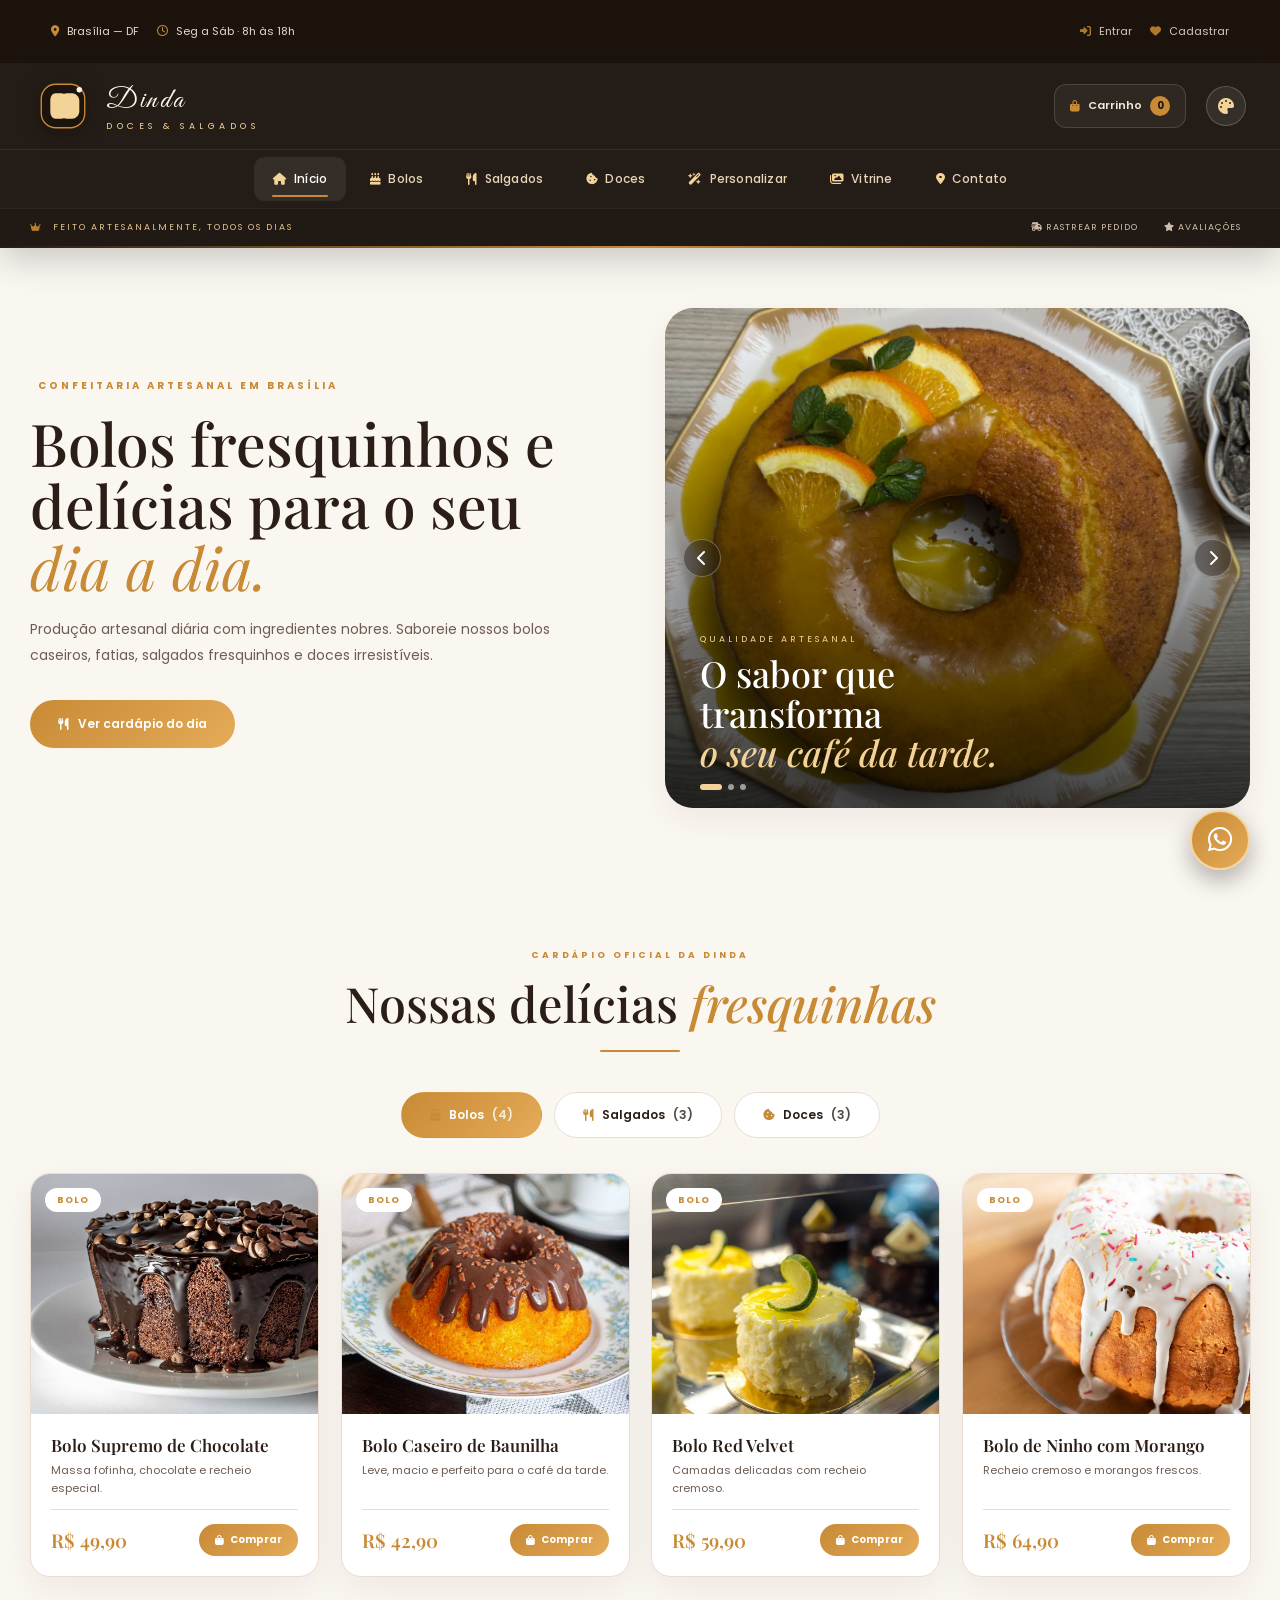
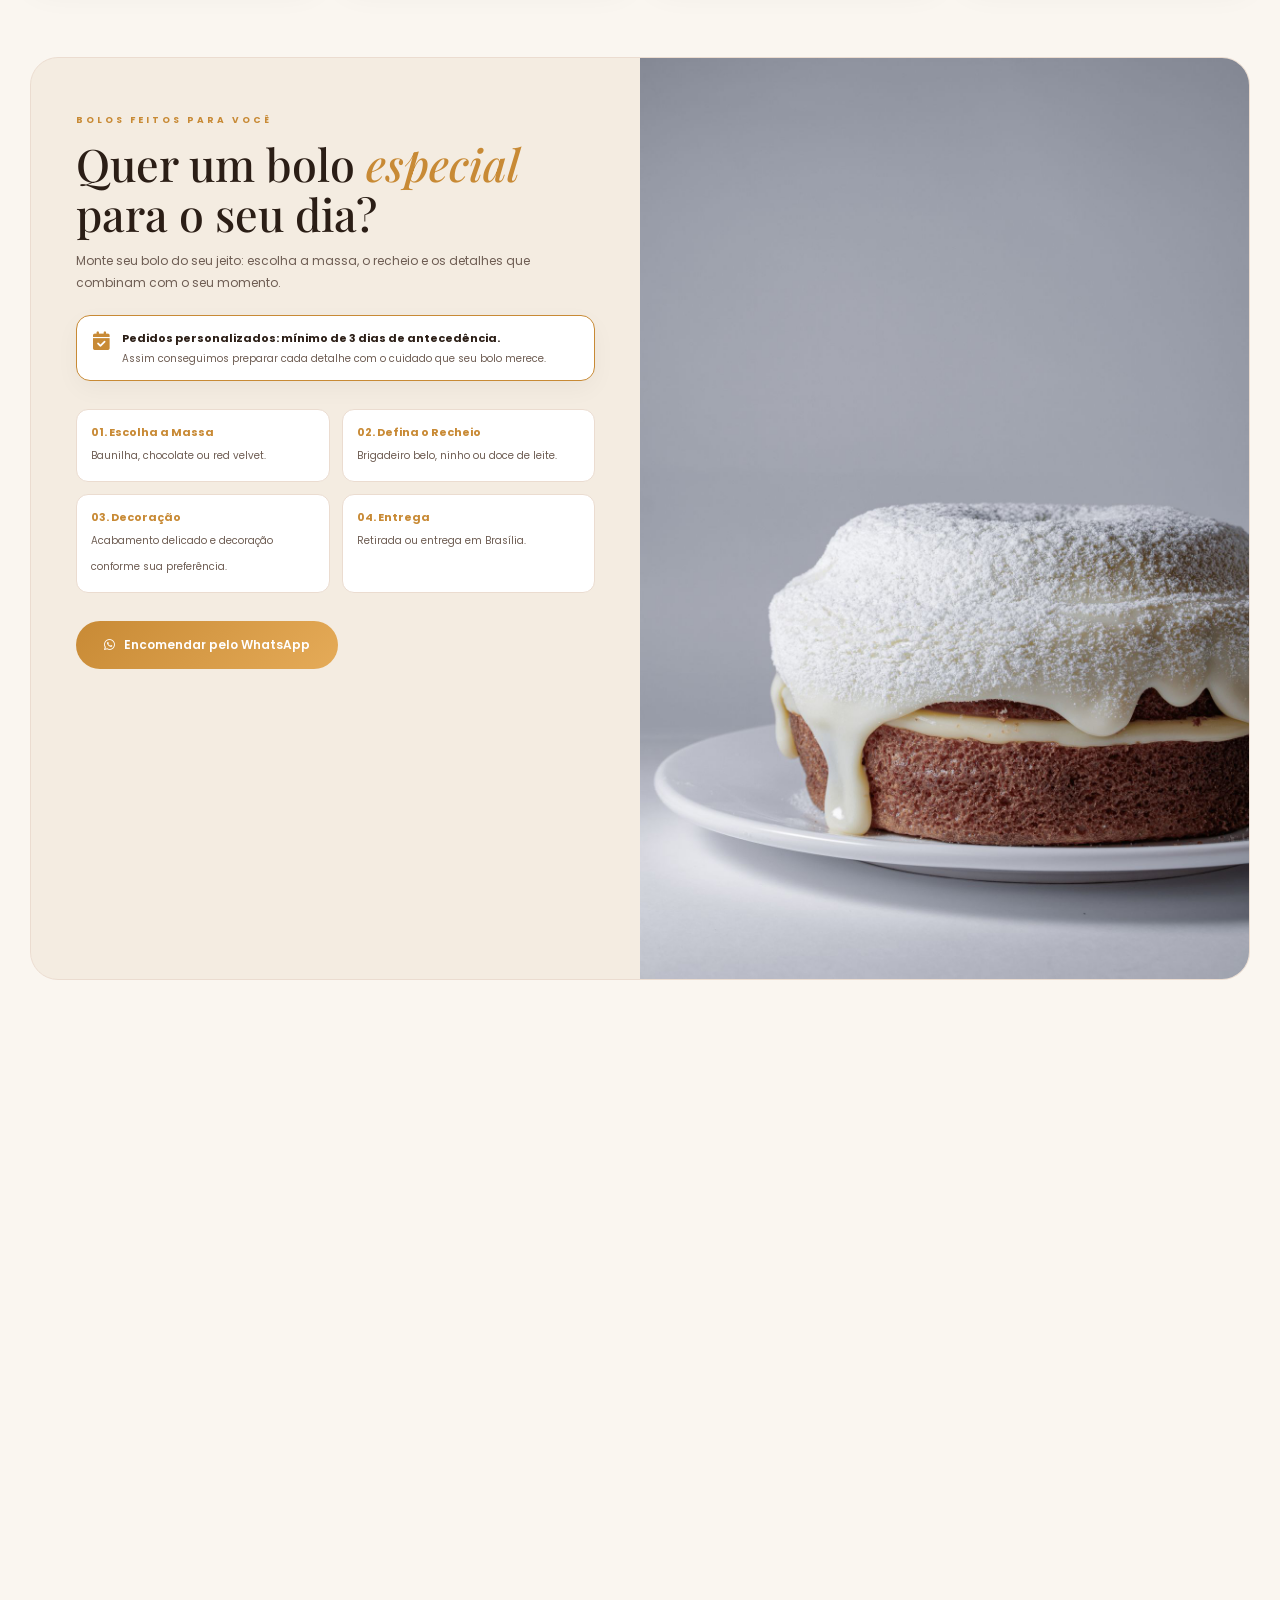
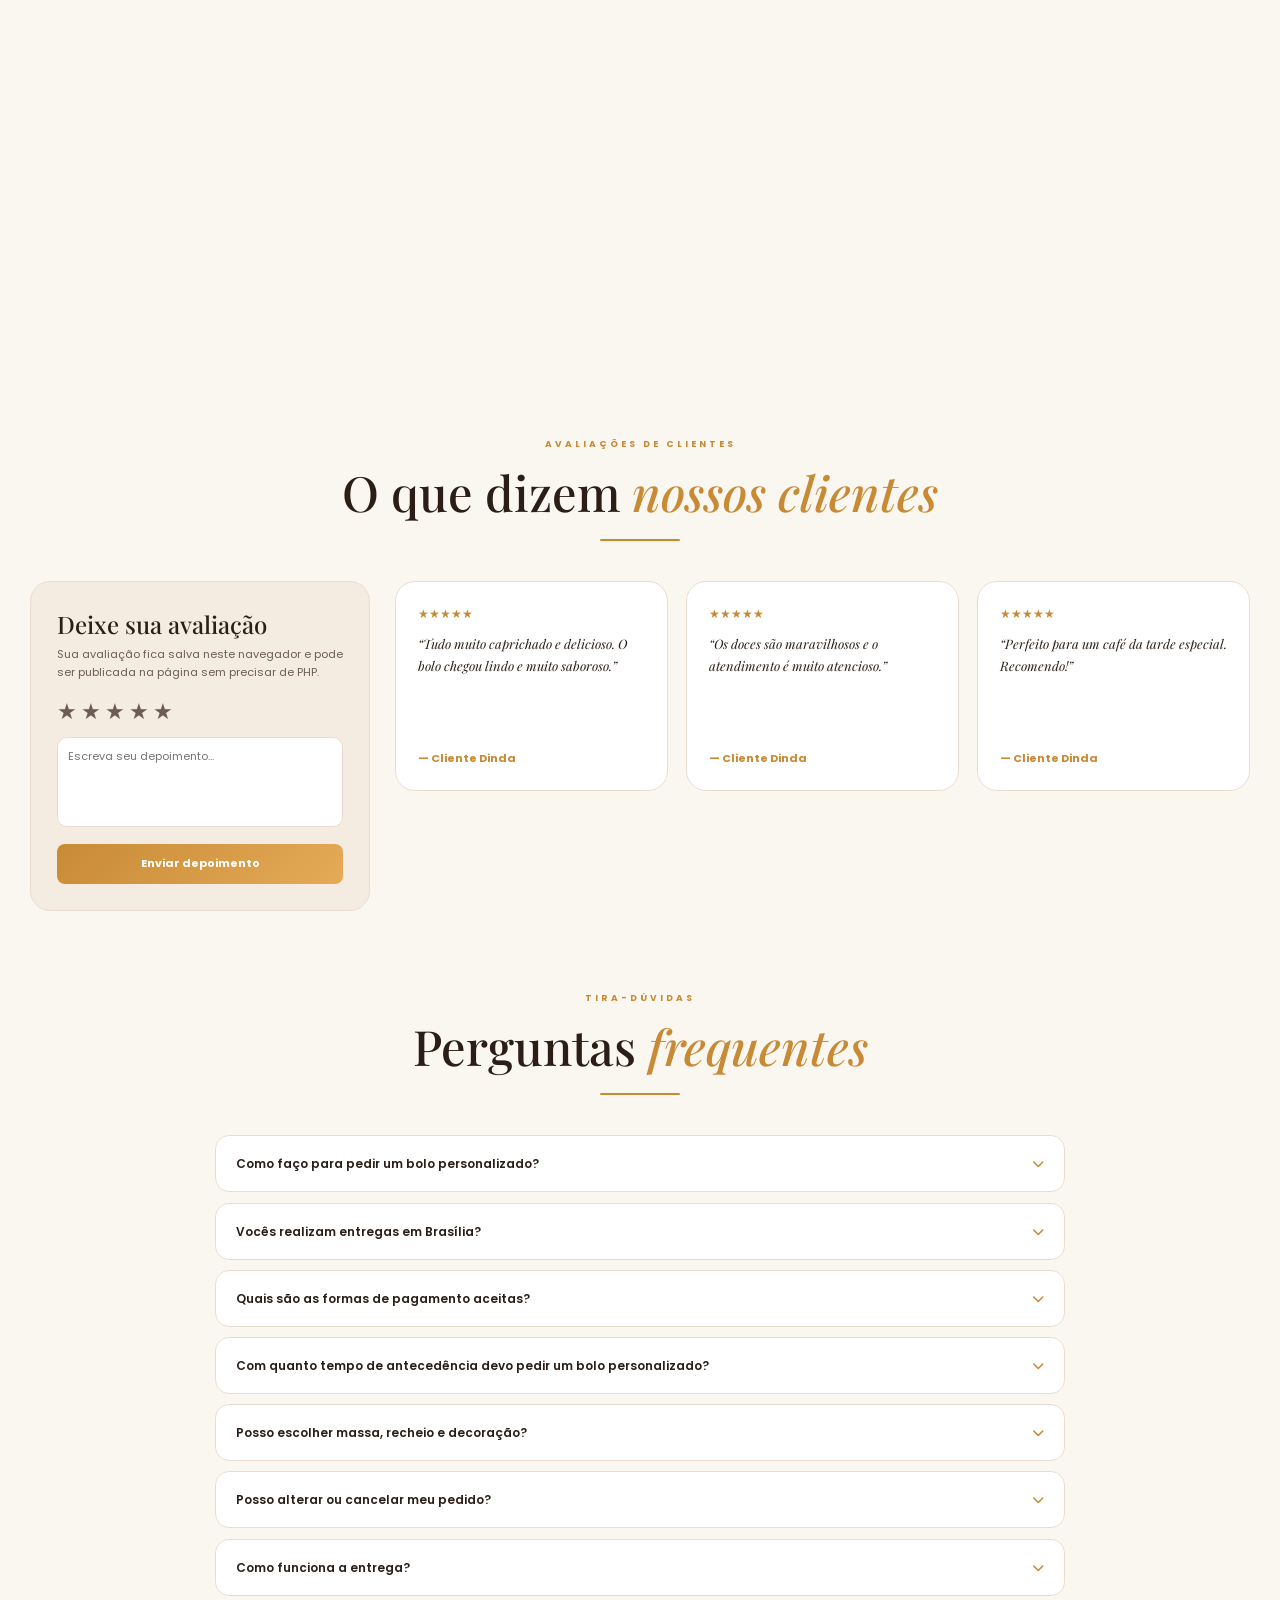
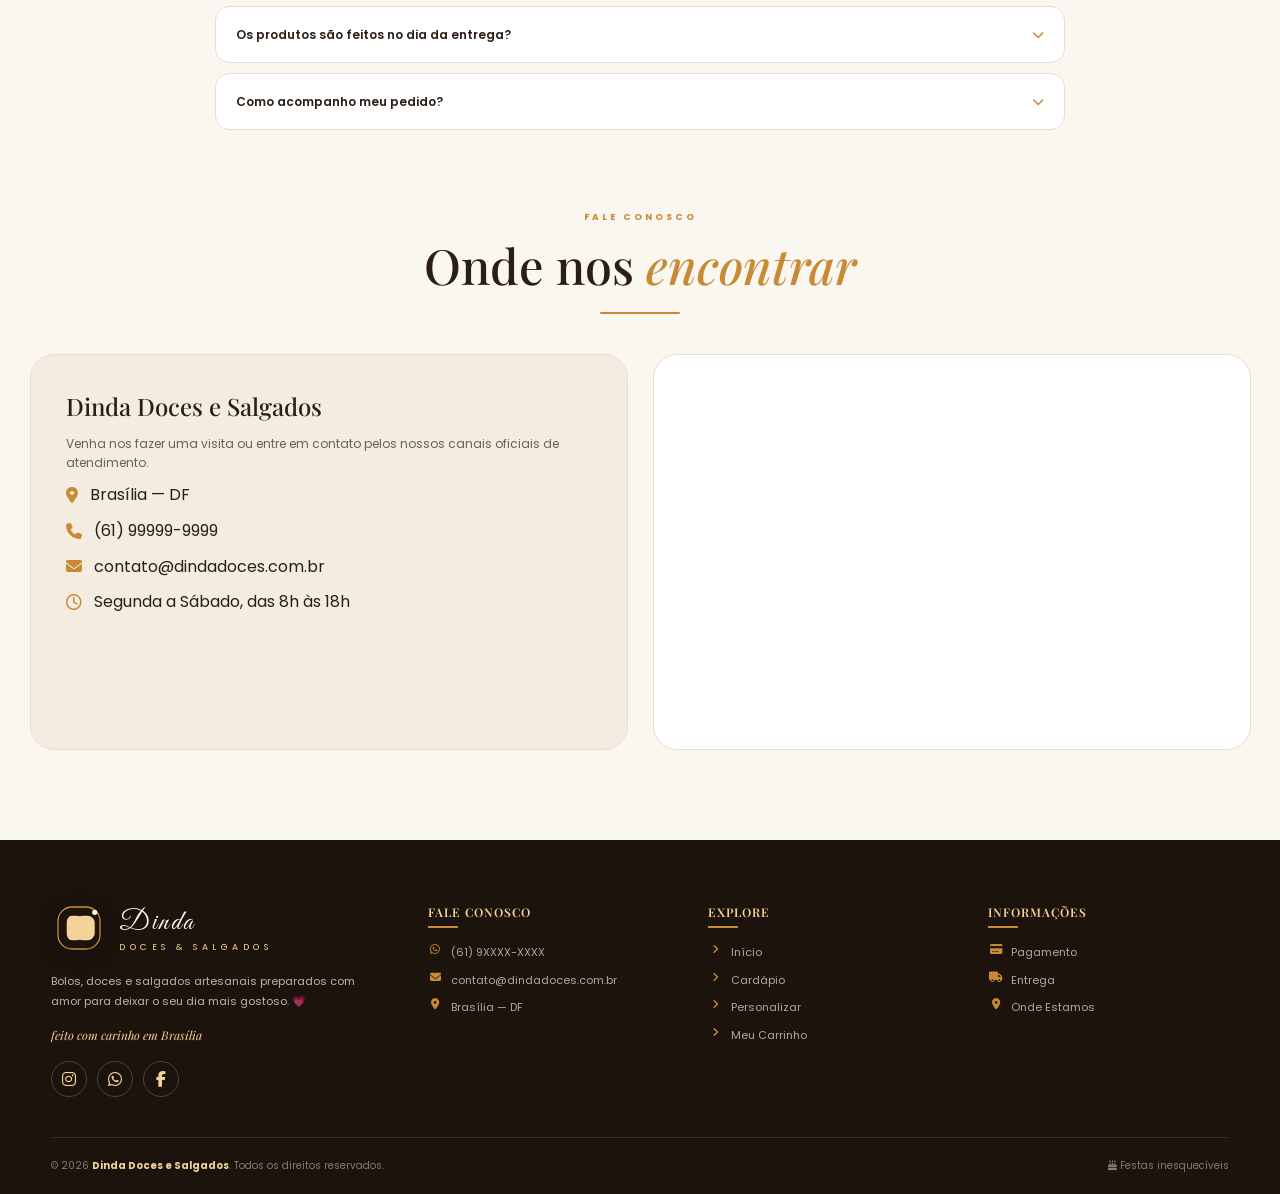
==== index.html @ 52760610 "Add files via upload # Dinda  Projeto Integrador 1 parte front-end.  ## Tecnologias  - HTML5 " ====
<!DOCTYPE html>
<html lang="pt-BR">

<head>
    <meta charset="UTF-8">
    <meta name="viewport" content="width=device-width, initial-scale=1.0">
    <title>Dinda | Bolos, Doces e Salgados Artesanais em Brasília</title>
    <link rel="preconnect" href="https://fonts.googleapis.com">
    <link rel="preconnect" href="https://fonts.gstatic.com" crossorigin>
    <link
        href="https://fonts.googleapis.com/css2?family=Great+Vibes&family=Playfair+Display:ital,wght@0,400;0,500;0,600;0,700;1,400&family=Poppins:wght@300;400;500;600;700&display=swap"
        rel="stylesheet">
    <link rel="stylesheet" href="https://cdnjs.cloudflare.com/ajax/libs/font-awesome/6.7.2/css/all.min.css">
    <link rel="stylesheet" href="style.css">

</head>

<body>

    <!-- BARRA SUPERIOR -->
    <div class="barra-topo">
        <div class="grupo">
            <span><i class="fas fa-location-dot"></i> Brasília — DF</span>
            <span><i class="far fa-clock"></i> Seg a Sáb · 8h às 18h</span>
        </div>
        <div class="grupo" id="areaUsuario">
            <a href="#depoimentos" id="usuarioStatus"><i class="fas fa-right-to-bracket"></i> Entrar</a>
            <a href="#depoimentos" id="usuarioCadastro"><i class="fas fa-heart"></i> Cadastrar</a>
        </div>
    </div>

    <!-- HEADER / MENU PRINCIPAL EM DUAS CAMADAS -->
    <header class="cabecalho-completo">
        <div class="container-cabecalho">
            <a href="#inicio" class="logo-elegante-dd" aria-label="Dinda Doces e Salgados">
                <svg class="icone-dd" viewBox="0 0 64 64" fill="none" xmlns="http://www.w3.org/2000/svg">
                    <rect x="8" y="8" width="48" height="48" rx="16" fill="#1C130D" />
                    <rect x="8" y="8" width="48" height="48" rx="16" stroke="var(--dourado)" stroke-width="1.5" />
                    <path
                        d="M24 18C20 18 18 22 18 26V38C18 42 20 46 24 46H30C34 46 38 42 38 38V26C38 22 34 18 30 18H24Z"
                        fill="url(#gradHeader)" />
                    <path
                        d="M36 18C32 18 30 22 30 26V38C30 42 32 46 36 46H42C46 46 50 42 50 38V26C50 22 46 18 42 18H36Z"
                        fill="url(#gradHeader)" />
                    <circle cx="50" cy="14" r="3" fill="#FFF8E7" />
                    <defs>
                        <linearGradient id="gradHeader" x1="18" y1="18" x2="50" y2="46">
                            <stop stop-color="#F4D399" />
                            <stop offset="1" stop-color="#C88A35" />
                        </linearGradient>
                    </defs>
                </svg>
                <span class="texto-dd"><span class="nome-dd">Dinda</span><span class="slogan-dd">Doces &
                        Salgados</span></span>
            </a>

            <div class="acoes-cabecalho">
                <a href="#carrinho" class="acao-header carrinho-header">
                    <i class="fas fa-bag-shopping"></i><span>Carrinho</span>
                    <b id="contadorCarrinho">0</b>
                </a>
                <div class="seletor-tema">
                    <button type="button" class="botao-tema" id="btnTema" aria-label="Trocar tema"><i
                            class="fas fa-palette"></i></button>
                    <div class="painel-temas" id="painelTemas">
                        <div class="titulo-temas">Escolha o Tema</div>
                        <div class="opcoes-tema">
                            <button class="opcao-tema" data-tema="marrom"><span
                                    class="amostra-tema amostra-marrom"></span>Marrom</button>
                            <button class="opcao-tema" data-tema="preto"><span
                                    class="amostra-tema amostra-preto"></span>Preto Luxo</button>
                            <button class="opcao-tema" data-tema="rosa"><span
                                    class="amostra-tema amostra-rosa"></span>Rosa Soft</button>
                            <button class="opcao-tema" data-tema="rosa-preto"><span
                                    class="amostra-tema amostra-rosa-preto"></span>Rosa Chic</button>
                        </div>
                    </div>
                </div>
                <button class="botao-hamburguer" id="btnMenuMobile"
                    aria-label="Abrir menu"><span></span><span></span><span></span></button>
            </div>
        </div>

        <div class="menu-duas-camadas">
            <nav class="menu-linha-principal">
                <a href="#inicio" class="item-menu-novo ativo"><i class="fas fa-house"></i> Início</a>
                <a href="#cardapio" class="item-menu-novo"><i class="fas fa-cake-candles"></i> Bolos</a>
                <a href="#cardapio" class="item-menu-novo"><i class="fas fa-utensils"></i> Salgados</a>
                <a href="#cardapio" class="item-menu-novo"><i class="fas fa-cookie-bite"></i> Doces</a>
                <a href="#personalizar" class="item-menu-novo"><i class="fas fa-wand-magic-sparkles"></i>
                    Personalizar</a>
                <a href="#galeria" class="item-menu-novo"><i class="fas fa-images"></i> Vitrine</a>
                <a href="#contato" class="item-menu-novo"><i class="fas fa-location-dot"></i> Contato</a>
            </nav>
            <nav class="menu-linha-secundaria">
                <span class="menu-assinatura"><i class="fas fa-crown"></i> Feito artesanalmente, todos os dias</span>
                <div class="menu-sec-links">
                    <a href="#contato"><i class="fas fa-truck-fast"></i> Rastrear pedido</a>
                    <a href="#depoimentos"><i class="fas fa-star"></i> Avaliações</a>
                </div>
            </nav>
        </div>
    </header>

    <!-- MENU MOBILE -->
    <div class="menu-mobile-novo" id="menuMobileNovo">
        <a href="#inicio"><i class="fas fa-house"></i> Início</a>
        <a href="#cardapio"><i class="fas fa-cake-candles"></i> Bolos</a>
        <a href="#cardapio"><i class="fas fa-utensils"></i> Salgados</a>
        <a href="#cardapio"><i class="fas fa-cookie-bite"></i> Doces</a>
        <a href="#personalizar"><i class="fas fa-wand-magic-sparkles"></i> Personalizar</a>
        <a href="#carrinho"><i class="fas fa-bag-shopping"></i> Carrinho <span
                id="contadorCarrinhoMobile">(0)</span></a>
        <a href="#galeria"><i class="fas fa-images"></i> Vitrine</a>
        <a href="#depoimentos"><i class="fas fa-star"></i> Avaliações</a>
        <a href="#contato"><i class="fas fa-truck-fast"></i> Rastrear pedido</a>
        <a href="#contato"><i class="fas fa-location-dot"></i> Contato</a>
    </div>

    <!-- CONTEÚDO PRINCIPAL -->
    <main id="inicio">
        <section class="hero">
            <div>
                <div class="hero-kicker"><i class="fas fa-sparkles"></i> confeitaria artesanal em brasília</div>
                <h1>Bolos fresquinhos e delícias para o seu <span>dia a dia.</span></h1>
                <p class="hero-text">Produção artesanal diária com ingredientes nobres. Saboreie nossos bolos caseiros,
                    fatias, salgados fresquinhos e doces irresistíveis.</p>
                <div class="hero-acoes">
                    <a href="#cardapio" class="btn btn-principal"><i class="fas fa-utensils"></i> Ver cardápio do
                        dia</a>
                </div>
            </div>
            <div class="hero-art hero-carousel" id="heroCarousel" aria-label="Destaques da Dinda">
                <div class="hero-slide ativo">
                    <img src="./img/bolo-2.jpg" alt="Bolo artesanal da Dinda">
                    <div class="hero-photo-copy">
                        <span>QUALIDADE ARTESANAL</span>
                        <strong>O sabor que transforma<br><em>o seu café da tarde.</em></strong>
                    </div>
                </div>
                <div class="hero-slide">
                    <img src="./img/bolo-5.jpg" alt="Bolo caseiro artesanal">
                    <div class="hero-photo-copy">
                        <span>FEITO COM CARINHO</span>
                        <strong>Um momento simples<br><em>pode virar memória.</em></strong>
                    </div>
                </div>
                <div class="hero-slide">
                    <img src="./img/bolo-3.jpg" alt="Docinhos gourmet">
                    <div class="hero-photo-copy">
                        <span>PEQUENOS DETALHES</span>
                        <strong>Doces que deixam<br><em>o dia mais especial.</em></strong>
                    </div>
                </div>
                <button class="hero-arrow hero-prev" type="button" aria-label="Destaque anterior"><i
                        class="fas fa-chevron-left"></i></button>
                <button class="hero-arrow hero-next" type="button" aria-label="Próximo destaque"><i
                        class="fas fa-chevron-right"></i></button>
                <div class="hero-dots" id="heroDots"></div>
            </div>
        </section>

        <section class="secao" id="cardapio">
            <div class="cabecalho-secao">
                <div class="kicker-secao">cardápio oficial da dinda</div>
                <h2>Nossas delícias <em>fresquinhas</em></h2>
                <div class="linha-luxo"></div>
            </div>

            <div class="abas-container">
                <button class="btn-aba ativo" data-alvo="aba-bolos"><i class="fas fa-birthday-cake"></i> Bolos <span
                        class="qtd-cat">(4)</span></button>
                <button class="btn-aba" data-alvo="aba-salgados"><i class="fas fa-utensils"></i> Salgados <span
                        class="qtd-cat">(3)</span></button>
                <button class="btn-aba" data-alvo="aba-doces"><i class="fas fa-cookie-bite"></i> Doces <span
                        class="qtd-cat">(3)</span></button>
            </div>

            <div class="painel-categoria ativo" id="aba-bolos">
                <div class="grade-produtos">
                    <article class="card-produto" data-id="bolo-1" data-nome="Bolo Supremo de Chocolate"
                        data-preco="49.90">
                        <div class="produto-foto"><img src="./img/bolo5.jpg" alt="Bolo Supremo de Chocolate"><span
                                class="etiqueta">Bolo</span></div>
                        <div class="produto-info">
                            <div>
                                <h3 class="produto-nome">Bolo Supremo de Chocolate</h3>
                                <p class="produto-desc">Massa fofinha, chocolate e recheio especial.</p>
                            </div>
                            <div class="produto-rodape">
                                <div class="produto-preco">R$ 49,90</div><button class="btn-pedir btn-adicionar"
                                    type="button"><i class="fas fa-shopping-bag"></i> Comprar</button>
                            </div>
                        </div>
                    </article>
                    <article class="card-produto" data-id="bolo-2" data-nome="Bolo Caseiro de Baunilha"
                        data-preco="42.90">
                        <div class="produto-foto"><img src="./img/bolo-5.jpg" alt="Bolo Caseiro de Baunilha"><span
                                class="etiqueta">Bolo</span></div>
                        <div class="produto-info">
                            <div>
                                <h3 class="produto-nome">Bolo Caseiro de Baunilha</h3>
                                <p class="produto-desc">Leve, macio e perfeito para o café da tarde.</p>
                            </div>
                            <div class="produto-rodape">
                                <div class="produto-preco">R$ 42,90</div><button class="btn-pedir btn-adicionar"
                                    type="button"><i class="fas fa-shopping-bag"></i> Comprar</button>
                            </div>
                        </div>
                    </article>
                    <article class="card-produto" data-id="bolo-3" data-nome="Bolo Red Velvet" data-preco="59.90">
                        <div class="produto-foto"><img src="./img/bolo-limao.jpg" alt="Bolo Red Velvet"><span
                                class="etiqueta">Bolo</span></div>
                        <div class="produto-info">
                            <div>
                                <h3 class="produto-nome">Bolo Red Velvet</h3>
                                <p class="produto-desc">Camadas delicadas com recheio cremoso.</p>
                            </div>
                            <div class="produto-rodape">
                                <div class="produto-preco">R$ 59,90</div><button class="btn-pedir btn-adicionar"
                                    type="button"><i class="fas fa-shopping-bag"></i> Comprar</button>
                            </div>
                        </div>
                    </article>
                    <article class="card-produto" data-id="bolo-4" data-nome="Bolo de Ninho com Morango"
                        data-preco="64.90">
                        <div class="produto-foto"><img src="./img/bolo7.jpg" alt="Bolo de Ninho com Morango"><span
                                class="etiqueta">Bolo</span></div>
                        <div class="produto-info">
                            <div>
                                <h3 class="produto-nome">Bolo de Ninho com Morango</h3>
                                <p class="produto-desc">Recheio cremoso e morangos frescos.</p>
                            </div>
                            <div class="produto-rodape">
                                <div class="produto-preco">R$ 64,90</div><button class="btn-pedir btn-adicionar"
                                    type="button"><i class="fas fa-shopping-bag"></i> Comprar</button>
                            </div>
                        </div>
                    </article>
                </div>
            </div>

            <div class="painel-categoria" id="aba-salgados">
                <div class="grade-produtos">
                    <article class="card-produto" data-id="salgado-1" data-nome="Coxinha Artesanal" data-preco="8.90">
                        <div class="produto-foto"><img
                                src="./img/salgados.jpg"
                                alt="Coxinha Artesanal"><span class="etiqueta">Salgado</span></div>
                        <div class="produto-info">
                            <div>
                                <h3 class="produto-nome">Coxinha Artesanal</h3>
                                <p class="produto-desc">Salgado fresquinho, crocante e recheado.</p>
                            </div>
                            <div class="produto-rodape">
                                <div class="produto-preco">R$ 8,90</div><button class="btn-pedir btn-adicionar"
                                    type="button"><i class="fas fa-shopping-bag"></i> Comprar</button>
                            </div>
                        </div>
                    </article>
                    <article class="card-produto" data-id="salgado-2" data-nome="Mini Salgados para Festa"
                        data-preco="39.90">
                        <div class="produto-foto"><img src="./img/salgados1.jpg" alt="Mini Salgados para Festa"><span
                                class="etiqueta">Salgado</span></div>
                        <div class="produto-info">
                            <div>
                                <h3 class="produto-nome">Mini Salgados para Festa</h3>
                                <p class="produto-desc">Seleção variada para comemorações.</p>
                            </div>
                            <div class="produto-rodape">
                                <div class="produto-preco">R$ 39,90</div><button class="btn-pedir btn-adicionar"
                                    type="button"><i class="fas fa-shopping-bag"></i> Comprar</button>
                            </div>
                        </div>
                    </article>
                    <article class="card-produto" data-id="salgado-3" data-nome="Empadinha Especial" data-preco="7.90">
                        <div class="produto-foto"><img
                                src="./img/coxinha.jpg"
                                alt="Empadinha Especial"><span class="etiqueta">Salgado</span></div>
                        <div class="produto-info">
                            <div>
                                <h3 class="produto-nome">Empadinha Especial</h3>
                                <p class="produto-desc">Massa delicada e recheio bem cremoso.</p>
                            </div>
                            <div class="produto-rodape">
                                <div class="produto-preco">R$ 7,90</div><button class="btn-pedir btn-adicionar"
                                    type="button"><i class="fas fa-shopping-bag"></i> Comprar</button>
                            </div>
                        </div>
                    </article>
                </div>
            </div>

            <div class="painel-categoria" id="aba-doces">
                <div class="grade-produtos">
                    <article class="card-produto" data-id="doce-1" data-nome="Brigadeiro Gourmet" data-preco="4.90">
                        <div class="produto-foto"><img src="./img/brigadeiro.jpg" alt="Brigadeiro Gourmet"><span
                                class="etiqueta">Doce</span></div>
                        <div class="produto-info">
                            <div>
                                <h3 class="produto-nome">Brigadeiro Gourmet</h3>
                                <p class="produto-desc">Chocolate intenso e acabamento delicado.</p>
                            </div>
                            <div class="produto-rodape">
                                <div class="produto-preco">R$ 4,90</div><button class="btn-pedir btn-adicionar"
                                    type="button"><i class="fas fa-shopping-bag"></i> Comprar</button>
                            </div>
                        </div>
                    </article>
                    <article class="card-produto" data-id="doce-2" data-nome="Torta Cremosa" data-preco="54.90">
                        <div class="produto-foto"><img
                                src="./img/docinhos.jpg"
                                alt="Torta Cremosa"><span class="etiqueta">Doce</span></div>
                        <div class="produto-info">
                            <div>
                                <h3 class="produto-nome">Torta Cremosa</h3>
                                <p class="produto-desc">Sobremesa cremosa e irresistível.</p>
                            </div>
                            <div class="produto-rodape">
                                <div class="produto-preco">R$ 54,90</div><button class="btn-pedir btn-adicionar"
                                    type="button"><i class="fas fa-shopping-bag"></i> Comprar</button>
                            </div>
                        </div>
                    </article>
                    <article class="card-produto" data-id="doce-3" data-nome="Docinhos Gourmet" data-preco="34.90">
                        <div class="produto-foto"><img src="./img/docinhos1.jpg" alt="Docinhos Gourmet"><span
                                class="etiqueta">Doce</span></div>
                        <div class="produto-info">
                            <div>
                                <h3 class="produto-nome">Docinhos Gourmet</h3>
                                <p class="produto-desc">Docinhos para adoçar o seu dia.</p>
                            </div>
                            <div class="produto-rodape">
                                <div class="produto-preco">R$ 34,90</div><button class="btn-pedir btn-adicionar"
                                    type="button"><i class="fas fa-shopping-bag"></i> Comprar</button>
                            </div>
                        </div>
                    </article>
                </div>
            </div>
        </section>

        <!-- SEÇÃO PERSONALIZAÇÃO DE BOLOS -->
        <section class="secao" id="personalizar">
            <div class="personalize">
                <div class="personalize-copy">
                    <div class="kicker-secao">bolos feitos para você</div>
                    <h2>Quer um bolo <em>especial</em> para o seu dia?</h2>
                    <p>Monte seu bolo do seu jeito: escolha a massa, o recheio e os detalhes que combinam com o seu
                        momento.</p>
                    <div class="aviso-antecedencia">
                        <i class="fas fa-calendar-check"></i>
                        <div><strong>Pedidos personalizados: mínimo de 3 dias de antecedência.</strong><span>Assim
                                conseguimos preparar cada detalhe com o cuidado que seu bolo merece.</span></div>
                    </div>
                    <div class="lista-etapas">
                        <div class="etapa"><strong>01. Escolha a Massa</strong><span>Baunilha, chocolate ou red
                                velvet.</span></div>
                        <div class="etapa"><strong>02. Defina o Recheio</strong><span>Brigadeiro belo, ninho ou doce de
                                leite.</span></div>
                        <div class="etapa"><strong>03. Decoração</strong><span>Acabamento delicado e decoração conforme
                                sua preferência.</span></div>
                        <div class="etapa"><strong>04. Entrega</strong><span>Retirada ou entrega em Brasília.</span>
                        </div>
                    </div>
                    <a href="https://wa.me/5561999999999?text=Olá!%20Gostaria%20de%20encomendar%20um%20bolo%20personalizado%20com%20pelo%20menos%203%20dias%20de%20antecedencia."
                        target="_blank" class="btn btn-principal"><i class="fab fa-whatsapp"></i> Encomendar pelo
                        WhatsApp</a>
                </div>
                <div class="personalize-photo">
                    <img src="./img/bolo-4.jpg" alt="Bolo personalizado da Dinda" height="100%">
                </div>
            </div>
        </section>

        <!-- SEÇÃO FORMAS DE PAGAMENTO -->
        <section class="secao">
            <div class="pagamento">
                <div class="pagamento-texto">
                    <div class="kicker-secao">facilidade no pagamento</div>
                    <h3>Pague do seu jeito, com <span>total segurança</span></h3>
                    <p>Aceitamos diversas formas de pagamento para sua comodidade, seja na entrega ou diretamente pelo
                        site.</p>
                    <div class="pagamento-destaque">
                        <b>PIX</b>
                        <p>Aprovação imediata e praticidade para garantir o seu pedido na hora.</p>
                    </div>
                </div>
                <div class="pagamento-opcoes">
                    <div class="opcao-pagamento"><i class="fas fa-qrcode"></i>
                        <p>PIX</p>
                    </div>
                    <div class="opcao-pagamento"><i class="fas fa-credit-card"></i>
                        <p>Crédito</p>
                    </div>
                    <div class="opcao-pagamento"><i class="fas fa-wallet"></i>
                        <p>Débito</p>
                    </div>
                    <div class="opcao-pagamento"><i class="fas fa-money-bill-wave"></i>
                        <p>Dinheiro</p>
                    </div>
                </div>
            </div>
        </section>

        <!-- SEÇÃO VITRINE / CARROSSEL DE FOTOS -->
        <section class="secao" id="galeria">
            <div class="cabecalho-secao">
                <div class="kicker-secao">vitrine de produtos</div>
                <h2>Nossa vitrine de <em>sabores</em></h2>
                <div class="linha-luxo"></div>
            </div>
            <div class="carrossel-container">
                <button class="btn-carrossel prev" id="btnPrev"><i class="fas fa-chevron-left"></i></button>
                <button class="btn-carrossel next" id="btnNext"><i class="fas fa-chevron-right"></i></button>
                <div class="carrossel-track" id="carrosselTrack">
                    <div class="item-carrossel">
                        <img src="./img/bolo4.jpg" alt="Bolo de Chocolate">
                        <div class="overlay-carrossel"><strong>Bolos Artesanais</strong>
                            <p>Massa molhadinha com muito recheio.</p>
                        </div>
                    </div>
                    <div class="item-carrossel">
                        <img src="./img/bolo-5.jpg" alt="Bolo de chocolate">
                        <div class="overlay-carrossel"><strong>Bolos Artesanais</strong>
                            <p>Bolo de cenoura com cobertura de chocolate.</p>
                        </div>
                    </div>
                    <div class="item-carrossel">
                        <img src="./img/bolo-1.jpg" alt="bolo de baunilha com chocolate">
                        <div class="overlay-carrossel"><strong>Bolos Artesanais</strong>
                            <p>Bolo de baunilha com chocolate.</p>
                        </div>
                    </div>
                    <div class="item-carrossel">
                        <img src="./img/bolo1jpg.jpg" alt="Bolos Caseiros">
                        <div class="overlay-carrossel"><strong>Bolos Artesanais</strong>
                            <p>Bolo Formigueiro com muitas gotas de chocolate.</p>
                        </div>
                    </div>
                </div>
                <div class="dots-carrossel" id="dotsContainer"></div>
            </div>
        </section>

        <section class="secao" id="depoimentos">
            <div class="cabecalho-secao">
                <div class="kicker-secao">avaliações de clientes</div>
                <h2>O que dizem <em>nossos clientes</em></h2>
                <div class="linha-luxo"></div>
            </div>
            <div class="depoimentos-container">
                <div class="caixa-depoimento-novo">
                    <h3>Deixe sua avaliação</h3>
                    <p>Sua avaliação fica salva neste navegador e pode ser publicada na página sem precisar de PHP.</p>
                    <div class="nota-estrelas" id="notaEstrelas">
                        <span data-valor="5">★</span><span data-valor="4">★</span><span data-valor="3">★</span><span
                            data-valor="2">★</span><span data-valor="1">★</span>
                    </div>
                    <input type="hidden" id="inputNota" value="5">
                    <textarea id="campoComentario" placeholder="Escreva seu depoimento..." required></textarea>
                    <button type="button" class="btn-enviar" id="btnEnviarAvaliacao">Enviar depoimento</button>
                    <div class="mensagem-aviso" id="mensagemAvaliacao" hidden></div>
                </div>
                <div class="grade-depoimentos" id="gradeDepoimentos">
                    <article class="card-depoimento">
                        <div>
                            <div class="estrelas">★★★★★</div>
                            <p class="depoimento-texto">“Tudo muito caprichado e delicioso. O bolo chegou lindo e muito
                                saboroso.”</p>
                        </div>
                        <p class="depoimento-nome">— Cliente Dinda</p>
                    </article>
                    <article class="card-depoimento">
                        <div>
                            <div class="estrelas">★★★★★</div>
                            <p class="depoimento-texto">“Os doces são maravilhosos e o atendimento é muito atencioso.”
                            </p>
                        </div>
                        <p class="depoimento-nome">— Cliente Dinda</p>
                    </article>
                    <article class="card-depoimento">
                        <div>
                            <div class="estrelas">★★★★★</div>
                            <p class="depoimento-texto">“Perfeito para um café da tarde especial. Recomendo!”</p>
                        </div>
                        <p class="depoimento-nome">— Cliente Dinda</p>
                    </article>
                </div>
            </div>
        </section>

        <!-- SEÇÃO FAQ (PERGUNTAS FREQUENTES) -->
        <section class="secao">
            <div class="cabecalho-secao">
                <div class="kicker-secao">tira-dúvidas</div>
                <h2>Perguntas <em>frequentes</em></h2>
                <div class="linha-luxo"></div>
            </div>
            <div class="faq-wrap">
                <div class="faq-item">
                    <div class="faq-pergunta">Como faço para pedir um bolo personalizado? <i
                            class="fas fa-chevron-down"></i></div>
                    <div class="faq-resposta">Você pode falar conosco pelo WhatsApp ou comprar os produtos disponíveis
                        diretamente pelo site.</div>
                </div>
                <div class="faq-item">
                    <div class="faq-pergunta">Vocês realizam entregas em Brasília? <i class="fas fa-chevron-down"></i>
                    </div>
                    <div class="faq-resposta">Sim! Realizamos entregas em toda a região de Brasília - DF. Consulte a
                        taxa de entrega informando o seu endereço no momento do fechamento do pedido.</div>
                </div>
                <div class="faq-item">
                    <div class="faq-pergunta">Quais são as formas de pagamento aceitas? <i
                            class="fas fa-chevron-down"></i></div>
                    <div class="faq-resposta">Aceitamos PIX, cartões de crédito e débito, além de dinheiro em espécie na
                        retirada ou entrega.</div>
                </div>
                <div class="faq-item">
                    <div class="faq-pergunta">Com quanto tempo de antecedência devo pedir um bolo personalizado? <i
                            class="fas fa-chevron-down"></i></div>
                    <div class="faq-resposta">Bolos personalizados devem ser solicitados com no mínimo <strong>3 dias de
                            antecedência</strong>. Esse prazo é necessário para organizar os ingredientes, preparar a
                        produção e cuidar de todos os detalhes da decoração.</div>
                </div>
                <div class="faq-item">
                    <div class="faq-pergunta">Posso escolher massa, recheio e decoração? <i
                            class="fas fa-chevron-down"></i></div>
                    <div class="faq-resposta">Sim! Na personalização você pode montar o bolo de acordo com suas
                        preferências. A disponibilidade de sabores e detalhes pode variar conforme o pedido.</div>
                </div>
                <div class="faq-item">
                    <div class="faq-pergunta">Posso alterar ou cancelar meu pedido? <i class="fas fa-chevron-down"></i>
                    </div>
                    <div class="faq-resposta">Entre em contato conosco o quanto antes pelo WhatsApp. Alterações dependem
                        do estágio de produção e da disponibilidade para a nova configuração.</div>
                </div>
                <div class="faq-item">
                    <div class="faq-pergunta">Como funciona a entrega? <i class="fas fa-chevron-down"></i></div>
                    <div class="faq-resposta">Realizamos entregas em Brasília — DF. A taxa e a possibilidade de entrega
                        são confirmadas de acordo com o endereço informado no pedido.</div>
                </div>
                <div class="faq-item">
                    <div class="faq-pergunta">Os produtos são feitos no dia da entrega? <i
                            class="fas fa-chevron-down"></i></div>
                    <div class="faq-resposta">Nossa proposta é oferecer produtos artesanais fresquinhos, preparados com
                        cuidado. O prazo e o processo de produção podem variar conforme o item escolhido.</div>
                </div>
                <div class="faq-item">
                    <div class="faq-pergunta">Como acompanho meu pedido? <i class="fas fa-chevron-down"></i></div>
                    <div class="faq-resposta">Clientes podem acompanhar seus pedidos pela área de pedidos do site e
                        utilizar a opção de rastreio quando disponível.</div>
                </div>
            </div>
        </section>

        <!-- SEÇÃO CONTATO E LOCALIZAÇÃO -->
        <section class="secao" id="contato">
            <div class="cabecalho-secao">
                <div class="kicker-secao">fale conosco</div>
                <h2>Onde nos <em>encontrar</em></h2>
                <div class="linha-luxo"></div>
            </div>
            <div class="contato-grid">
                <div class="contato-card">
                    <h3 style="font:500 24px 'Playfair Display',serif;margin-bottom:12px;">Dinda Doces e Salgados</h3>
                    <p style="font-size:12px;color:var(--muted);">Venha nos fazer uma visita ou entre em contato pelos
                        nossos canais oficiais de atendimento.</p>
                    <div class="contato-item"><i class="fas fa-location-dot"></i><span>Brasília — DF</span></div>
                    <div class="contato-item"><i class="fas fa-phone"></i><span>(61) 99999-9999</span></div>
                    <div class="contato-item"><i class="fas fa-envelope"></i><span>contato@dindadoces.com.br</span>
                    </div>
                    <div class="contato-item"><i class="far fa-clock"></i><span>Segunda a Sábado, das 8h às 18h</span>
                    </div>
                </div>
                <div class="mapa-box">
                    <iframe class="mapa"
                        src="https://www.google.com/maps/embed?pb=!1m18!1m12!1m3!1d239.5!2d-47.9292!3d-15.7801!2m3!1f0!2f0!3f0!3m2!1i1024!2i768!4f13.1!3m3!1m2!1s0x0%3A0x0!2zOcKwNDYnNDguNCJTIDQ3wrA1NydzNC4zIlc!5e0!3m2!1spt-BR!2sbr!4v1600000000000"
                        allowfullscreen="" loading="lazy"></iframe>
                </div>
            </div>
        </section>
    </main>

    <!-- WHATSAPP FLUTUANTE -->
    <a href="https://wa.me/5561999999999" target="_blank" class="whatsapp-flutuante" aria-label="WhatsApp">
        <i class="fab fa-whatsapp"></i>
    </a>

    <!-- FOOTER -->
    <footer>
        <div class="rodape-luxo">
            <div class="rodape-marca">
                <a href="#inicio" class="rodape-logo">
                    <svg class="icone-dd" viewBox="0 0 64 64" fill="none" xmlns="http://www.w3.org/2000/svg">
                        <rect x="8" y="8" width="48" height="48" rx="16" fill="#1C130D" />
                        <rect x="8" y="8" width="48" height="48" rx="16" stroke="var(--dourado)" stroke-width="1.5" />
                        <path
                            d="M24 18C20 18 18 22 18 26V38C18 42 20 46 24 46H30C34 46 38 42 38 38V26C38 22 34 18 30 18H24Z"
                            fill="url(#gradFooter)" />
                        <path
                            d="M36 18C32 18 30 22 30 26V38C30 42 32 46 36 46H42C46 46 50 42 50 38V26C50 22 46 18 42 18H36Z"
                            fill="url(#gradFooter)" />
                        <circle cx="50" cy="14" r="3" fill="#FFF8E7" />
                        <defs>
                            <linearGradient id="gradFooter" x1="18" y1="18" x2="50" y2="46">
                                <stop stop-color="#F4D399" />
                                <stop offset="1" stop-color="#C88A35" />
                            </linearGradient>
                        </defs>
                    </svg>
                    <span class="texto-dd"><span class="nome-dd">Dinda</span><span class="slogan-dd">Doces &
                            Salgados</span></span>
                </a>
                <p class="rodape-frase">Bolos, doces e salgados artesanais preparados com amor para deixar o seu dia
                    mais gostoso. 💗</p>
                <div class="rodape-assinatura">feito com carinho em Brasília</div>
                <div class="rodape-redes">
                    <a href="#"><i class="fab fa-instagram"></i></a>
                    <a href="#"><i class="fab fa-whatsapp"></i></a>
                    <a href="#"><i class="fab fa-facebook-f"></i></a>
                </div>
            </div>

            <div class="rodape-bloco">
                <h3>Fale conosco<span></span></h3>
                <p><i class="fab fa-whatsapp"></i><span>(61) 9XXXX-XXXX</span></p>
                <p><i class="fas fa-envelope"></i><span>contato@dindadoces.com.br</span></p>
                <p><i class="fas fa-location-dot"></i><span>Brasília — DF</span></p>
            </div>

            <div class="rodape-bloco">
                <h3>Explore<span></span></h3>
                <a href="#inicio"><i class="fas fa-angle-right"></i><span>Início</span></a>
                <a href="#cardapio"><i class="fas fa-angle-right"></i><span>Cardápio</span></a>
                <a href="#personalizar"><i class="fas fa-angle-right"></i><span>Personalizar</span></a>
                <a href="#carrinho"><i class="fas fa-angle-right"></i><span>Meu Carrinho</span></a>
            </div>

            <div class="rodape-bloco">
                <h3>Informações<span></span></h3>
                <a href="#pagamento"><i class="fas fa-credit-card"></i><span>Pagamento</span></a>
                <a href="#contato"><i class="fas fa-truck"></i><span>Entrega</span></a>
                <a href="#contato"><i class="fas fa-location-dot"></i><span>Onde Estamos</span></a>
            </div>
        </div>

        <div class="rodape-final">
            <p>© <span id="anoAtual"></span> <strong>Dinda Doces e Salgados</strong>. Todos os direitos reservados.</p>
            <div class="rodape-selo"><i class="fas fa-cake-candles"></i> Festas inesquecíveis</div>
        </div>
    </footer>


    <!-- GALERIA AMPLIADA -->
    <div class="lightbox-galeria" id="lightboxGaleria" aria-hidden="true">
        <div class="lightbox-caixa" role="dialog" aria-modal="true" aria-label="Galeria de fotos da vitrine">
            <button type="button" class="lightbox-fechar" id="lightboxFechar" aria-label="Fechar galeria">
                <i class="fas fa-xmark"></i>
            </button>
            <div class="lightbox-contador" id="lightboxContador">1 / 1</div>
            <button type="button" class="lightbox-nav prev" id="lightboxPrev" aria-label="Foto anterior">
                <i class="fas fa-chevron-left"></i>
            </button>
            <img class="lightbox-imagem" id="lightboxImagem" src="" alt="">
            <button type="button" class="lightbox-nav next" id="lightboxNext" aria-label="Próxima foto">
                <i class="fas fa-chevron-right"></i>
            </button>
            <div class="lightbox-legenda">
                <strong id="lightboxTitulo"></strong>
                <span id="lightboxDescricao"></span>
            </div>
        </div>
    </div>


    <script src="script.js"></script>
</body>

</html>
---- style.css ----
/* TEMA 1: MARROM CACAU & DOURADO */
        :root {
            --fundo: #faf6f0;
            --papel: #ffffff;
            --papel-2: #f4ece1;
            --texto: #2b1e16;
            --muted: #6e5d53;
            --dourado: #c88a35;
            --dourado-claro: #f4d399;
            --destaque: #5c3a21;
            --linha: #ebdcd0;
            --topo-bg: #1c130d;
            --menu-bg: rgba(28, 19, 13, 0.96);
            --sombra: 0 12px 35px rgba(43, 30, 22, 0.06);
            --sombra-card: 0 8px 25px rgba(43, 30, 22, 0.04);
            --btn-gradiente: linear-gradient(135deg, #c88a35, #e5ab58);
        }

        /* TEMA 2: PRETO LUXO */
        body.tema-preto {
            --fundo: #0d0d0d;
            --papel: #181818;
            --papel-2: #242424;
            --texto: #f5f5f5;
            --muted: #a5a5a5;
            --dourado: #d4af37;
            --dourado-claro: #f3e5ab;
            --destaque: #d4af37;
            --linha: #333333;
            --topo-bg: #050505;
            --menu-bg: rgba(5, 5, 5, 0.97);
            --sombra: 0 12px 35px rgba(0, 0, 0, 0.5);
            --sombra-card: 0 8px 25px rgba(0, 0, 0, 0.3);
            --btn-gradiente: linear-gradient(135deg, #d4af37, #f3e5ab);
        }

        /* TEMA 3: ROSA SOFT */
        body.tema-rosa {
            --fundo: #fdf6f8;
            --papel: #ffffff;
            --papel-2: #f9eaef;
            --texto: #331d25;
            --muted: #755560;
            --dourado: #d49a6a;
            --dourado-claro: #f3d4be;
            --destaque: #e8a5b8;
            --linha: #f2d6e0;
            --topo-bg: #211016;
            --menu-bg: rgba(33, 16, 22, 0.96);
            --sombra: 0 12px 35px rgba(51, 29, 37, 0.06);
            --sombra-card: 0 8px 25px rgba(51, 29, 37, 0.04);
            --btn-gradiente: linear-gradient(135deg, #e8a5b8, #d49a6a);
        }

        /* TEMA 4: ROSA CHIC */
        body.tema-rosa-preto {
            --fundo: #140d10;
            --papel: #21151a;
            --papel-2: #2d1e24;
            --texto: #fceef3;
            --muted: #b89da7;
            --dourado: #f2a6c1;
            --dourado-claro: #fbe3ed;
            --destaque: #f2a6c1;
            --linha: #3d2831;
            --topo-bg: #0a0608;
            --menu-bg: rgba(10, 6, 8, 0.97);
            --sombra: 0 12px 35px rgba(0, 0, 0, 0.6);
            --sombra-card: 0 8px 25px rgba(0, 0, 0, 0.4);
            --btn-gradiente: linear-gradient(135deg, #f2a6c1, #e07ba0);
        }

        * {
            box-sizing: border-box;
            margin: 0;
            padding: 0;
        }

        html {
            scroll-behavior: smooth
        }

        body {
            font-family: 'Poppins', sans-serif;
            color: var(--texto);
            background-color: var(--fundo);
            line-height: 1.6;
            overflow-x: hidden;
            transition: background-color 0.4s ease, color 0.4s ease;
        }

        a {
            text-decoration: none;
            color: inherit;
        }

        button,
        input,
        textarea {
            font: inherit;
        }

        /* TOPBAR */
        .barra-topo {
            min-height: 63px;
            background: var(--topo-bg);
            color: #e8d8c8;
            padding: 6px 4%;
            display: flex;
            justify-content: space-between;
            align-items: center;
            gap: 15px;
            font-size: 11px;
        }

        .barra-topo .grupo {
            display: flex;
            align-items: center;
            gap: 18px;
        }

        .barra-topo i {
            color: var(--dourado);
            margin-right: 5px;
        }

        .barra-topo a {
            color: #f3e5d8;
            opacity: .85;
            transition: .2s;
        }

        .barra-topo a:hover {
            color: #ffd86b;
            opacity: 1;
        }

        /* HEADER */
        .cabecalho-completo {
            width: 100%;
            background: var(--menu-bg);
            border-bottom: 2px solid transparent;
            border-image: linear-gradient(90deg, transparent, var(--dourado), transparent) 1;
            backdrop-filter: blur(18px);
            box-shadow: 0 10px 35px rgba(0, 0, 0, .2);
            position: sticky;
            top: 0;
            z-index: 999;
            transition: background 0.4s ease;
        }

        .container-cabecalho {
            max-width: 1380px;
            margin: auto;
            padding: 12px 30px;
            display: flex;
            align-items: center;
            justify-content: space-between;
        }

        .logo-elegante-dd {
            display: flex;
            align-items: center;
            gap: 12px;
        }

        .icone-dd {
            width: 48px;
            height: 48px;
            filter: drop-shadow(0 4px 10px rgba(0, 0, 0, .3));
            transition: .3s;
        }

        .logo-elegante-dd:hover .icone-dd {
            transform: scale(1.06);
        }

        .texto-dd {
            display: flex;
            flex-direction: column;
            line-height: 1;
        }

        .nome-dd {
            font: 24px 'Great Vibes', cursive;
            color: #fff8e7;
            letter-spacing: 2px;
        }

        .slogan-dd {
            font-size: 10px;
            color: var(--dourado-claro);
            letter-spacing: 4px;
            text-transform: uppercase;
            margin-top: 3px;
        }

        .menu-novo {
            display: flex;
            align-items: center;
            gap: 4px;
        }

        .item-menu-novo {
            padding: 10px 14px;
            border-radius: 10px;
            color: #e8d4b8;
            font-size: 13px;
            font-weight: 500;
            display: flex;
            align-items: center;
            gap: 7px;
            position: relative;
            transition: .25s;
        }

        .item-menu-novo i {
            color: var(--dourado-claro);
        }

        .item-menu-novo:hover,
        .item-menu-novo.ativo {
            color: #ffffff;
            background: rgba(255, 255, 255, .08);
        }

        .item-menu-novo.ativo:after {
            content: "";
            position: absolute;
            left: 20%;
            bottom: 4px;
            width: 60%;
            height: 2px;
            background: var(--dourado);
            border-radius: 9px;
        }

        .botao-painel-novo {
            margin-left: 8px;
            padding: 9px 18px;
            border-radius: 8px;
            background: var(--btn-gradiente);
            color: #fff;
            font-size: 12px;
            font-weight: 700;
            box-shadow: 0 6px 18px rgba(0, 0, 0, .15);
            transition: .25s;
        }

        body.tema-preto .botao-painel-novo,
        body.tema-rosa-preto .botao-painel-novo {
            color: #121212;
        }

        .botao-painel-novo:hover {
            transform: translateY(-2px);
            box-shadow: 0 10px 22px rgba(0, 0, 0, .25);
        }

        /* SELETOR DE TEMAS */
        .seletor-tema {
            position: relative;
            margin-left: 10px;
            flex: 0 0 auto;
        }

        .botao-tema {
            width: 40px;
            height: 40px;
            border-radius: 50%;
            border: 1px solid rgba(255, 255, 255, .2);
            background: rgba(255, 255, 255, .08);
            color: var(--dourado-claro);
            cursor: pointer;
            display: grid;
            place-items: center;
            transition: .3s;
        }

        .botao-tema:hover {
            transform: rotate(45deg) scale(1.08);
            background: rgba(255, 255, 255, .15);
        }

        .painel-temas {
            display: none;
            position: absolute;
            right: 0;
            top: 52px;
            width: 260px;
            padding: 16px;
            background: var(--papel);
            border: 1px solid var(--linha);
            border-radius: 16px;
            box-shadow: 0 18px 45px rgba(0, 0, 0, .25);
            z-index: 1000;
        }

        .painel-temas.aberto {
            display: block;
            animation: fadeIn .25s ease-out;
        }

        .titulo-temas {
            font: 600 15px 'Playfair Display', serif;
            color: var(--texto);
            margin-bottom: 12px;
        }

        .opcoes-tema {
            display: grid;
            grid-template-columns: 1fr 1fr;
            gap: 10px;
        }

        .opcao-tema {
            border: 1px solid var(--linha);
            background: var(--papel-2);
            border-radius: 10px;
            padding: 8px;
            cursor: pointer;
            font-size: 11px;
            font-weight: 500;
            color: var(--texto);
            transition: .2s;
            text-align: center;
        }

        .opcao-tema.ativo {
            border-color: var(--dourado);
            box-shadow: 0 0 0 2px var(--dourado);
        }

        .amostra-tema {
            display: block;
            height: 24px;
            border-radius: 6px;
            margin-bottom: 6px;
        }

        .amostra-marrom {
            background: linear-gradient(135deg, #faf6f0 40%, #c88a35 41%, #2b1e16 100%);
        }

        .amostra-preto {
            background: linear-gradient(135deg, #0d0d0d 40%, #d4af37 41%, #ffffff 100%);
        }

        .amostra-rosa {
            background: linear-gradient(135deg, #fdf6f8 40%, #e8a5b8 41%, #d49a6a 100%);
        }

        .amostra-rosa-preto {
            background: linear-gradient(135deg, #140d10 40%, #f2a6c1 41%, #ffffff 100%);
        }

        .botao-hamburguer {
            display: none;
            background: transparent;
            border: 0;
            padding: 8px;
            cursor: pointer;
        }

        .botao-hamburguer span {
            display: block;
            width: 26px;
            height: 2px;
            background: var(--dourado);
            margin: 5px 0;
            transition: .3s;
        }

        .menu-mobile-novo {
            display: none;
            background: var(--topo-bg);
            border-top: 1px solid var(--linha);
            padding: 14px 18px;
        }

        .menu-mobile-novo.aberto {
            display: flex;
            flex-direction: column;
        }

        .menu-mobile-novo a {
            color: #e8d4b8;
            padding: 11px;
            display: flex;
            align-items: center;
            gap: 10px;
            font-size: 13px;
        }

        .menu-mobile-novo a i {
            color: var(--dourado);
            width: 20px;
        }

        @keyframes fadeIn {
            from {
                opacity: 0;
                transform: translateY(10px);
            }

            to {
                opacity: 1;
                transform: translateY(0);
            }
        }

        /* HERO & OUTROS ESTILOS DA INDEX */
        .hero {
            max-width: 1380px;
            margin: 0 auto;
            min-height: 580px;
            padding: 60px 30px;
            display: grid;
            grid-template-columns: 1fr 1fr;
            gap: 50px;
            align-items: center;
        }

        .hero-kicker {
            display: inline-flex;
            align-items: center;
            gap: 8px;
            color: var(--dourado);
            font-size: 10px;
            font-weight: 700;
            letter-spacing: 3px;
            text-transform: uppercase;
        }

        .hero h1 {
            font: 500 clamp(3rem, 5vw, 5rem)/1.05 'Playfair Display', serif;
            margin: 18px 0 20px;
        }

        .hero h1 span {
            display: block;
            color: var(--dourado);
            font-style: italic;
            font-weight: 400;
        }

        .hero-text {
            font-size: 14px;
            color: var(--muted);
            max-width: 520px;
            line-height: 1.8;
        }

        .hero-acoes {
            display: flex;
            gap: 14px;
            flex-wrap: wrap;
            margin-top: 32px;
        }

        .btn {
            display: inline-flex;
            align-items: center;
            justify-content: center;
            gap: 9px;
            min-height: 48px;
            padding: 12px 28px;
            border-radius: 50px;
            font-size: 12px;
            font-weight: 600;
            transition: .3s;
        }

        .btn-principal {
            background: var(--btn-gradiente);
            color: #ffffff;
        }

        body.tema-preto .btn-principal,
        body.tema-rosa-preto .btn-principal {
            color: #121212;
        }

        .btn-secundario {
            border: 1px solid var(--linha);
            background: var(--papel);
            color: var(--texto);
        }

        .hero-art.hero-photo {
            position: relative;
            min-height: 500px;
            border-radius: 28px;
            background: var(--papel-2);
            overflow: hidden;
        }

        .hero-carousel {
            position: relative;
            min-height: 500px;
            border-radius: 28px;
            overflow: hidden;
            isolation: isolate;
            box-shadow: var(--sombra);
        }

        .hero-slide {
            position: absolute;
            inset: 0;
            opacity: 0;
            visibility: hidden;
            transition: opacity .65s ease, transform .8s ease;
            transform: scale(1.025);
        }

        .hero-slide.ativo {
            opacity: 1;
            visibility: visible;
            transform: scale(1);
        }

        .hero-slide::after {
            content: "";
            position: absolute;
            inset: 0;
            background: linear-gradient(180deg, rgba(0, 0, 0, .04) 20%, rgba(0, 0, 0, .72) 100%);
            z-index: 1;
        }

        .hero-slide img {
            width: 100%;
            height: 100%;
            object-fit: cover;
            display: block;
        }

        .hero-photo-copy {
            position: absolute;
            z-index: 3;
            left: 35px;
            bottom: 35px;
            color: #ffffff;
            max-width: 380px;
        }

        .hero-photo-copy span {
            display: block;
            color: var(--dourado-claro);
            font-size: 9px;
            letter-spacing: 3px;
            margin-bottom: 8px;
        }

        .hero-photo-copy strong {
            display: block;
            font: 500 36px/1.1 'Playfair Display', serif;
        }

        .hero-photo-copy em {
            color: var(--dourado-claro);
            font-style: italic;
        }

        .secao {
            max-width: 1380px;
            margin: 80px auto;
            padding: 0 30px;
        }

        .cabecalho-secao {
            text-align: center;
            margin-bottom: 40px;

        }

        .kicker-secao {
            font-size: 9px;
            color: var(--dourado);
            text-transform: uppercase;
            letter-spacing: 3px;
            font-weight: 700;
        }

        .cabecalho-secao h2 {
            font: 500 clamp(2.2rem, 3.8vw, 3.5rem) 'Playfair Display', serif;
            margin: 8px 0;
        }

        .cabecalho-secao h2 em {
            color: var(--dourado);
            font-style: italic;
        }

        .cabecalho-secao p {
            font-size: 12px;
            color: var(--muted);
        }

        .linha-luxo {
            width: 80px;
            height: 2px;
            background: var(--dourado);
            margin: 15px auto 0;
            border-radius: 2px;
        }

        .abas-container {
            display: flex;
            justify-content: center;
            gap: 12px;
            margin-bottom: 35px;
            flex-wrap: wrap;
        }

        .btn-aba {
            padding: 12px 28px;
            border-radius: 50px;
            border: 1px solid var(--linha);
            background: var(--papel);
            color: var(--texto);
            font-size: 12px;
            font-weight: 600;
            cursor: pointer;
            transition: .3s;
            display: flex;
            align-items: center;
            gap: 8px;
        }

        .btn-aba i {
            color: var(--dourado);
        }

        .btn-aba:hover,
        .btn-aba.ativo {
            background: var(--btn-gradiente);
            color: #fff;
            border-color: transparent;
        }

        body.tema-preto .btn-aba.ativo,
        body.tema-rosa-preto .btn-aba.ativo {
            color: #121212;
        }

        .painel-categoria {
            display: none;
        }

        .painel-categoria.ativo {
            display: block;
        }

        .grade-produtos {
            display: grid;
            grid-template-columns: repeat(4, minmax(0, 1fr));
            gap: 22px;
        }

        .card-produto {
            background: var(--papel);
            border: 1px solid var(--linha);
            border-radius: 20px;
            overflow: hidden;
            box-shadow: var(--sombra);
            display: flex;
            flex-direction: column;
            justify-content: space-between;
        }

        .produto-foto {
            height: 240px;
            position: relative;
            overflow: hidden;
            background: var(--papel-2);
        }

        .produto-foto img {
            width: 100%;
            height: 100%;
            object-fit: cover;
        }

        .etiqueta {
            position: absolute;
            top: 14px;
            left: 14px;
            z-index: 3;
            padding: 5px 12px;
            border-radius: 50px;
            background: var(--papel);
            color: var(--dourado);
            font-size: 9px;
            text-transform: uppercase;
            letter-spacing: 1px;
            font-weight: 700;
        }

        .produto-info {
            padding: 20px;
            display: flex;
            flex-direction: column;
            flex-grow: 1;
            justify-content: space-between;
        }

        .produto-nome {
            font: 600 17px 'Playfair Display', serif;
            margin-bottom: 6px;
            color: var(--texto);
        }

        .produto-desc {
            font-size: 11px;
            color: var(--muted);
            min-height: 35px;
            line-height: 1.6;
            margin-bottom: 12px;
        }

        .produto-rodape {
            display: flex;
            align-items: center;
            justify-content: space-between;
            gap: 8px;
            padding-top: 14px;
            border-top: 1px solid var(--linha);
        }

        .produto-preco {
            font: 600 19px 'Playfair Display', serif;
            color: var(--dourado);
        }

        .btn-pedir {
            padding: 8px 16px;
            border-radius: 50px;
            background: var(--btn-gradiente);
            color: #fff;
            font-size: 10px;
            font-weight: 700;
            display: inline-flex;
            align-items: center;
            gap: 6px;
        }

        body.tema-preto .btn-pedir,
        body.tema-rosa-preto .btn-pedir {
            color: #121212;
        }

        .vazio-aviso {
            grid-column: 1/-1;
            text-align: center;
            padding: 50px;
            background: var(--papel);
            border: 1px solid var(--linha);
            border-radius: 20px;
        }

        .vazio-aviso i {
            font-size: 40px;
            color: var(--dourado);
            margin-bottom: 12px
        }

        .vazio-aviso p {
            font-size: 12px;
            color: var(--muted);
        }

        .personalize {
            display: grid;
            grid-template-columns: 1fr 1fr;
            border-radius: 28px;
            overflow: hidden;
            background: var(--papel-2);
            border: 1px solid var(--linha);
        }

        .personalize-copy {
            padding: 55px 45px;
            color: var(--texto);
        }

        .personalize-copy h2 {
            font: 500 clamp(2.2rem, 3.5vw, 3.2rem)/1.1 'Playfair Display', serif;
            margin: 12px 0;
        }

        .personalize-copy h2 em {
            color: var(--dourado);
            font-style: italic;
        }

        .personalize-copy p {
            color: var(--muted);
            font-size: 12px;
            line-height: 1.8;
        }

        .lista-etapas {
            display: grid;
            grid-template-columns: repeat(2, 1fr);
            gap: 12px;
            margin: 28px 0;
        }

        .etapa {
            border: 1px solid var(--linha);
            background: var(--papel);
            padding: 14px;
            border-radius: 12px;
        }

        .etapa strong {
            display: block;
            color: var(--dourado);
            font-size: 11px;
        }

        .etapa span {
            font-size: 10px;
            color: var(--muted);
        }

        .personalize-photo {
            position: relative;
            min-height: 480px;
            background: linear-gradient(180deg, rgba(0, 0, 0, .1), rgba(0, 0, 0, .6)), url("./img/bolo-4.jpg") center/cover no-repeat;
        }

        .pagamento {
            display: grid;
            grid-template-columns: 1fr 1fr;
            gap: 30px;
            align-items: center;
            background: var(--papel);
            border: 1px solid var(--linha);
            border-radius: 24px;
            padding: 36px;
        }

        .pagamento-texto h3 {
            font: 500 28px 'Playfair Display', serif;
        }

        .pagamento-texto h3 span {
            color: var(--dourado);
            font-style: italic;
        }

        .pagamento-texto p {
            font-size: 12px;
            color: var(--muted);
            margin-top: 6px;
        }

        .pagamento-destaque {
            display: flex;
            align-items: center;
            gap: 14px;
            margin-top: 20px;
        }

        .pagamento-destaque b {
            font: 600 36px 'Playfair Display', serif;
            color: var(--dourado);
        }

        .pagamento-opcoes {
            display: grid;
            grid-template-columns: repeat(4, 1fr);
            gap: 10px;
        }

        .opcao-pagamento {
            background: var(--papel-2);
            border: 1px solid var(--linha);
            border-radius: 14px;
            padding: 18px 8px;
            text-align: center;
        }

        .opcao-pagamento i {
            color: var(--dourado);
            font-size: 22px;
            margin-bottom: 8px;
        }

        .opcao-pagamento p {
            font-size: 10px;
            font-weight: 700;
            color: var(--texto);
        }

        .depoimentos-container {
            display: grid;
            grid-template-columns: 340px 1fr;
            gap: 25px;
            align-items: start;
        }

        .caixa-depoimento-novo {
            background: var(--papel-2);
            border: 1px solid var(--linha);
            color: var(--texto);
            border-radius: 20px;
            padding: 26px;
        }

        .caixa-depoimento-novo h3 {
            font: 500 24px 'Playfair Display', serif;
            margin-bottom: 6px;
        }

        .caixa-depoimento-novo p {
            font-size: 11px;
            color: var(--muted);
        }

        .caixa-depoimento-novo a {
            color: var(--dourado);
            text-decoration: underline;
        }

        .nota-estrelas {
            display: flex;
            flex-direction: row-reverse;
            justify-content: flex-end;
            gap: 4px;
            margin: 12px 0 8px;
        }

        .nota-estrelas span {
            font-size: 22px;
            color: var(--muted);
            cursor: pointer;
        }

        .nota-estrelas span:hover,
        .nota-estrelas span.ativa,
        .nota-estrelas span:hover~span {
            color: var(--dourado);
        }

        .caixa-depoimento-novo textarea {
            width: 100%;
            height: 90px;
            resize: none;
            border: 1px solid var(--linha);
            border-radius: 10px;
            background: var(--papel);
            color: var(--texto);
            padding: 10px;
            font-size: 11px;
            outline: 0;
        }

        .btn-enviar {
            width: 100%;
            border: 0;
            border-radius: 8px;
            padding: 11px;
            background: var(--btn-gradiente);
            color: #fff;
            font-size: 11px;
            font-weight: 700;
            margin-top: 10px;
            cursor: pointer;
        }

        body.tema-preto .btn-enviar,
        body.tema-rosa-preto .btn-enviar {
            color: #121212;
        }

        .mensagem-aviso {
            margin-top: 10px;
            background: var(--papel);
            padding: 8px;
            border-radius: 8px;
            font-size: 10px;
            color: var(--dourado);
            border: 1px solid var(--linha);
        }

        .grade-depoimentos {
            display: grid;
            grid-template-columns: repeat(3, 1fr);
            gap: 18px;
        }

        .card-depoimento {
            min-height: 210px;
            background: var(--papel);
            border: 1px solid var(--linha);
            border-radius: 20px;
            padding: 22px;
            display: flex;
            flex-direction: column;
            justify-content: space-between;
        }

        .estrelas {
            color: var(--dourado);
            font-size: 12px;
            margin-bottom: 10px;
        }

        .depoimento-texto {
            font: italic 13px/1.7 'Playfair Display', serif;
            color: var(--texto);
        }

        .depoimento-nome {
            margin-top: 14px;
            font-size: 11px;
            font-weight: 700;
            color: var(--dourado);
        }

        .carrossel-container {
            position: relative;
            width: 100%;
            overflow: hidden;
            border-radius: 24px;
            padding: 10px 0 40px;
        }

        .carrossel-track {
            display: flex;
            gap: 20px;
            transition: transform 0.4s ease-in-out;
        }

        .item-carrossel {
            flex: 0 0 calc(33.333% - 14px);
            position: relative;
            height: 360px;
            border-radius: 20px;
            overflow: hidden;
            border: 1px solid var(--linha);
            cursor: pointer;
        }

        .item-carrossel img {
            width: 100%;
            height: 100%;
            object-fit: cover;
        }

        .overlay-carrossel {
            position: absolute;
            inset: 0;
            background: linear-gradient(0deg, rgba(0, 0, 0, 0.8) 0%, rgba(0, 0, 0, 0.1) 60%);
            display: flex;
            flex-direction: column;
            justify-content: flex-end;
            padding: 24px;
            opacity: 0;
            transition: opacity .3s ease;
            color: #ffffff
        }

        .item-carrossel:hover .overlay-carrossel {
            opacity: 1;
        }

        .btn-carrossel {
            position: absolute;
            top: 45%;
            transform: translateY(-50%);
            width: 46px;
            height: 46px;
            border-radius: 50%;
            background: var(--papel);
            border: 1px solid var(--linha);
            color: var(--dourado);
            display: grid;
            place-items: center;
            cursor: pointer;
            z-index: 10;
        }

        .btn-carrossel.prev {
            left: 10px;
        }

        .btn-carrossel.next {
            right: 10px;
        }

        .dots-carrossel {
            display: flex;
            justify-content: center;
            gap: 8px;
            margin-top: 15px;
        }

        .dot {
            width: 10px;
            height: 10px;
            border-radius: 50%;
            background: var(--linha);
            cursor: pointer;
        }

        .dot.ativo {
            background: var(--dourado);
            width: 26px;
        }

        .faq-wrap {
            max-width: 850px;
            margin: auto;
        }

        .faq-item {
            background: var(--papel);
            border: 1px solid var(--linha);
            border-radius: 14px;
            margin-bottom: 10px;
            overflow: hidden;
        }

        .faq-pergunta {
            padding: 18px 20px;
            display: flex;
            justify-content: space-between;
            align-items: center;
            cursor: pointer;
            font-size: 12px;
            font-weight: 600;
            color: var(--texto);
        }

        .faq-resposta {
            max-height: 0;
            overflow: hidden;
            padding: 0 20px;
            color: var(--muted);
            font-size: 11px;
            transition: .4s ease;
        }

        .faq-item.aberto .faq-resposta {
            max-height: 260px;
            padding: 0 20px 18px;
        }

        .faq-resposta strong {
            color: var(--dourado);
            font-weight: 700
        }

        .faq-pergunta i {
            transition: transform .3s ease;
            color: var(--dourado)
        }

        .faq-item.aberto .faq-pergunta i {
            transform: rotate(180deg);
        }

        .aviso-antecedencia {
            display: flex;
            align-items: flex-start;
            gap: 12px;
            margin: 22px 0 6px;
            padding: 14px 16px;
            border: 1px solid var(--dourado);
            border-radius: 14px;
            background: var(--papel);
            box-shadow: 0 8px 24px rgba(0, 0, 0, .04);
        }

        .aviso-antecedencia i {
            color: var(--dourado);
            font-size: 19px;
            margin-top: 2px;
        }

        .aviso-antecedencia strong {
            display: block;
            color: var(--texto);
            font-size: 11px;
        }

        .aviso-antecedencia span {
            display: block;
            color: var(--muted);
            font-size: 10px;
            line-height: 1.5;
            margin-top: 3px;
        }

        .hero-arrow {
            position: absolute;
            z-index: 5;
            top: 50%;
            transform: translateY(-50%);
            width: 38px;
            height: 38px;
            border: 1px solid rgba(255, 255, 255, .3);
            border-radius: 50%;
            background: rgba(20, 13, 10, .35);
            backdrop-filter: blur(8px);
            color: #fff;
            cursor: pointer;
            display: grid;
            place-items: center;
            transition: .25s;
        }

        .hero-arrow:hover {
            background: rgba(20, 13, 10, .65);
            border-color: var(--dourado);
            transform: translateY(-50%) scale(1.06);
        }

        .hero-prev {
            left: 18px;
        }

        .hero-next {
            right: 18px;
        }

        .hero-dots {
            position: absolute;
            z-index: 5;
            left: 35px;
            bottom: 18px;
            display: flex;
            gap: 6px;
        }

        .hero-dot {
            width: 6px;
            height: 6px;
            border: 0;
            border-radius: 50%;
            background: rgba(255, 255, 255, .55);
            padding: 0;
            cursor: pointer;
            transition: .25s;
        }

        .hero-dot.ativo {
            width: 22px;
            border-radius: 10px;
            background: var(--dourado-claro);
        }

        .contato-grid {
            display: grid;
            grid-template-columns: 1fr 1fr;
            gap: 25px;
        }

        .contato-card {
            background: var(--papel-2);
            border: 1px solid var(--linha);
            color: var(--texto);
            border-radius: 24px;
            padding: 35px;
        }

        .contato-item {
            display: flex;
            gap: 12px;
            align-items: center;
            margin-top: 10px;
        }

        .contato-item i {
            color: var(--dourado);
        }

        .mapa-box {
            background: var(--papel);
            border: 1px solid var(--linha);
            border-radius: 24px;
            padding: 8px;
        }

        .mapa {
            width: 100%;
            height: 370px;
            border: 0;
            border-radius: 18px;
        }

        /* WHATSAPP FLUTUANTE EXATO DO CARRINHO */
        .whatsapp-flutuante {
            position: fixed;
            bottom: 30px;
            right: 30px;
            z-index: 9999;
            width: 60px;
            height: 60px;
            border-radius: 50%;
            background: var(--btn-gradiente);
            color: #ffffff;
            display: grid;
            place-items: center;
            font-size: 28px;
            box-shadow: 0 10px 25px rgba(0, 0, 0, 0.3);
            border: 2px solid var(--dourado-claro);
            transition: all .3s ease;
            animation: pulsarWpp 2s infinite;
        }

        body.tema-preto .whatsapp-flutuante,
        body.tema-rosa-preto .whatsapp-flutuante {
            color: #121212;
        }

        .whatsapp-flutuante i {
            color: inherit;
        }

        .whatsapp-flutuante:hover {
            transform: scale(1.12) rotate(8deg);
            box-shadow: 0 15px 35px rgba(0, 0, 0, 0.4);
        }

        @keyframes pulsarWpp {
            0% {
                box-shadow: 0 0 0 0 rgba(200, 138, 53, 0.6);
            }

            70% {
                box-shadow: 0 0 0 15px rgba(200, 138, 53, 0);
            }

            100% {
                box-shadow: 0 0 0 0 rgba(200, 138, 53, 0);
            }
        }

        /* FOOTER LUXO EXATO DO CARRINHO */
        footer {
            margin-top: 90px;
            background: var(--topo-bg);
            color: #fff8f5;
            padding: 0 4% 20px;
            transition: background 0.4s ease;
        }

        .rodape-luxo {
            max-width: 1380px;
            margin: auto;
            padding: 60px 0 40px;
            display: grid;
            grid-template-columns: 1.4fr repeat(3, 1fr);
            gap: 40px;
        }

        .rodape-marca {
            padding-right: 20px;
        }

        .rodape-logo {
            display: inline-flex;
            align-items: center;
            gap: 12px;
            margin-bottom: 16px;
        }

        .rodape-logo .icone-dd {
            width: 56px;
            height: 56px;
        }

        .rodape-logo .nome-dd {
            font-size: 28px;
        }

        .rodape-logo .slogan-dd {
            color: var(--dourado-claro);
        }

        .rodape-frase {
            max-width: 380px;
            color: rgba(255, 248, 245, .7);
            font-size: 11px;
            line-height: 1.8;
        }

        .rodape-assinatura {
            margin-top: 15px;
            color: var(--dourado-claro);
            font: italic 12px 'Playfair Display', serif;
        }

        .rodape-redes {
            display: flex;
            gap: 10px;
            margin-top: 18px;
        }

        .rodape-redes a {
            width: 36px;
            height: 36px;
            border: 1px solid rgba(255, 255, 255, .2);
            border-radius: 50%;
            display: flex;
            align-items: center;
            justify-content: center;
            color: var(--dourado-claro);
            transition: .25s
        }

        .rodape-redes a:hover {
            background: rgba(255, 255, 255, .1);
            transform: translateY(-2px);
        }

        .rodape-bloco h3 {
            font: 600 12px 'Playfair Display', serif;
            color: var(--dourado-claro);
            text-transform: uppercase;
            letter-spacing: 1px;
            margin: 4px 0 16px;
        }

        .rodape-bloco h3 span {
            display: block;
            width: 30px;
            height: 2px;
            background: var(--dourado);
            margin-top: 6px;
        }

        .rodape-bloco p,
        .rodape-bloco a {
            display: flex;
            gap: 8px;
            color: rgba(255, 248, 245, .65);
            font-size: 11px;
            margin-bottom: 10px;
            transition: .2s;
        }

        .rodape-bloco a:hover {
            color: var(--dourado-claro);
            transform: translateX(3px);
        }

        .rodape-bloco i {
            color: var(--dourado);
            width: 15px;
            text-align: center;
        }

        .rodape-final {
            max-width: 1380px;
            margin: auto;
            padding-top: 20px;
            border-top: 1px solid rgba(255, 255, 255, .1);
            display: flex;
            justify-content: space-between;
            gap: 15px;
        }

        .rodape-final p {
            font-size: 10px;
            color: rgba(255, 248, 245, .45);
        }

        .rodape-final strong {
            color: var(--dourado-claro);
        }

        .rodape-selo {
            font-size: 10px;
            color: rgba(255, 248, 245, .45);
        }

        /* ===== MENU PREMIUM EM DUAS CAMADAS ===== */
        .cabecalho-completo {
            position: sticky;
            top: 0;
            z-index: 9999;
        }

        .container-cabecalho {
            max-width: 1480px;
            min-height: 86px;
            padding: 14px 34px;
        }

        .logo-elegante-dd {
            gap: 14px;
            min-width: 245px;
        }

        .icone-dd {
            width: 58px;
            height: 58px;
        }

        .nome-dd {
            font-size: 29px;
            letter-spacing: 2.5px;
        }

        .slogan-dd {
            font-size: 9px;
            letter-spacing: 4.5px;
        }

        .acoes-cabecalho {
            display: flex;
            align-items: center;
            gap: 10px;
            margin-left: auto;
        }

        .acao-header {
            height: 44px;
            padding: 0 15px;
            border: 1px solid rgba(255, 255, 255, .14);
            border-radius: 12px;
            color: #f5e8d8;
            display: flex;
            align-items: center;
            gap: 8px;
            font-size: 11px;
            font-weight: 600;
            transition: .25s;
            background: rgba(255, 255, 255, .05);
        }

        .acao-header i {
            color: var(--dourado);
        }

        .acao-header:hover {
            background: rgba(255, 255, 255, .1);
            transform: translateY(-1px);
        }

        .carrinho-header b {
            min-width: 20px;
            height: 20px;
            padding: 0 5px;
            border-radius: 20px;
            background: var(--dourado);
            color: #1c130d;
            display: grid;
            place-items: center;
            font-size: 10px;
        }

        .menu-duas-camadas {
            border-top: 1px solid rgba(255, 255, 255, .08);
        }

        .menu-linha-principal {
            max-width: 1480px;
            margin: auto;
            padding: 0 30px;
            min-height: 58px;
            display: flex;
            align-items: center;
            justify-content: center;
            gap: 5px;
        }

        .menu-linha-principal .item-menu-novo {
            min-height: 44px;
            padding: 11px 19px;
            border-radius: 11px;
            font-size: 12px;
            letter-spacing: .2px;
            white-space: nowrap;
        }

        .menu-linha-principal .item-menu-novo i {
            font-size: 12px;
        }

        .menu-linha-secundaria {
            min-height: 38px;
            padding: 0 30px;
            border-top: 1px solid rgba(255, 255, 255, .055);
            background: rgba(0, 0, 0, .12);
            display: flex;
            align-items: center;
            justify-content: space-between;
            gap: 20px;
        }

        .menu-assinatura {
            margin-left: max(0px, calc((100% - 1420px)/2));
            color: var(--dourado-claro);
            font-size: 9px;
            text-transform: uppercase;
            letter-spacing: 2px;
            opacity: .9;
        }

        .menu-assinatura i {
            color: var(--dourado);
            margin-right: 7px;
        }

        .menu-sec-links {
            display: flex;
            align-items: center;
            gap: 8px;
            margin-right: max(0px, calc((100% - 1420px)/2));
        }

        .menu-sec-links>a:not(.botao-painel-novo) {
            color: #cdbca9;
            font-size: 9px;
            text-transform: uppercase;
            letter-spacing: 1px;
            padding: 5px 9px;
        }

        .menu-sec-links>a:not(.botao-painel-novo):hover {
            color: var(--dourado-claro);
        }

        .menu-sec-links .botao-painel-novo {
            margin-left: 4px;
            padding: 7px 13px;
            font-size: 9px;
        }


        /* RESPONSIVIDADE */
        @media (max-width:1100px) {
            .hero {
                grid-template-columns: 1fr;
                padding: 40px 20px;
            }

            .grade-produtos {
                grid-template-columns: repeat(2, 1fr);
            }

            .item-carrossel {
                flex: 0 0 calc(50% - 10px);
            }

            .personalize {
                grid-template-columns: 1fr;
            }
        }

        @media (max-width:850px) {
            .container-cabecalho {
                padding: 10px 18px;
                min-height: 74px;
            }

            .menu-duas-camadas {
                display: none;
            }

            .acoes-cabecalho .carrinho-header {
                display: none;
            }

            .botao-hamburguer {
                display: block;
            }

            .pagamento,
            .contato-grid,
            .depoimentos-container {
                grid-template-columns: 1fr;
            }

            .grade-depoimentos {
                grid-template-columns: 1fr;
            }

            .rodape-luxo {
                grid-template-columns: 1fr 1fr;
            }

            .rodape-marca {
                grid-column: 1/-1;
            }
        }

        @media (max-width:560px) {
            .hero-carousel {
                min-height: 430px;
                border-radius: 22px;
            }

            .hero-photo-copy {
                left: 22px;
                bottom: 30px;
                max-width: 280px;
            }

            .hero-photo-copy strong {
                font-size: 27px;
            }

            .hero-arrow {
                width: 34px;
                height: 34px;
            }

            .hero-prev {
                left: 12px;
            }

            .hero-next {
                right: 12px
            }

            .hero-dots {
                left: 22px;
                bottom: 14px;
            }

            .aviso-antecedencia {
                padding: 12px;
            }

            .barra-topo {
                display: none;
            }

            .logo-elegante-dd {
                min-width: 0;
            }

            .icone-dd {
                width: 48px;
                height: 48px;
            }

            .nome-dd {
                font-size: 24px;
            }

            .slogan-dd {
                font-size: 8px;
                letter-spacing: 3px;
            }

            .grade-produtos {
                grid-template-columns: 1fr;
            }

            .item-carrossel {
                flex: 0 0 100%;
            }

            .pagamento-opcoes {
                grid-template-columns: repeat(2, 1fr);
            }

            .rodape-luxo {
                grid-template-columns: 1fr;
            }

            .rodape-final {
                flex-direction: column;
                text-align: center;
            }

            .seletor-tema {
                margin-left: auto;
            }

            .painel-temas {
                right: -40px;
            }

            .whatsapp-flutuante {
                bottom: 20px;
                right: 20px;
                width: 52px;
                height: 52px;
                font-size: 24px;
            }
        }

        /* 
   RESPONSIVIDADE — DESKTOP / TABLET / MOBILE
 */

        /* evita qualquer overflow horizontal causado por elementos internos */
        html,
        body {
            max-width: 100%;
            overflow-x: hidden;
        }

        img,
        iframe,
        svg {
            max-width: 100%;
        }

        button,
        a {
            -webkit-tap-highlight-color: transparent;
        }

        /* animações suaves de entrada */
        .reveal-on-scroll {
            opacity: 0;
            transform: translateY(28px);
            transition: opacity .75s ease, transform .75s cubic-bezier(.22, 1, .36, 1);
            will-change: opacity, transform;
        }

        .reveal-on-scroll.revealed {
            opacity: 1;
            transform: none;
        }

        /* desktop amplo */
        @media (min-width:1400px) {
            .container-cabecalho {
                padding-left: 42px;
                padding-right: 42px;
            }

            .hero {
                padding-top: 78px;
                padding-bottom: 78px;
                gap: 64px;
            }

            .secao {
                margin-top: 105px;
                margin-bottom: 105px;
            }

            .produto-foto {
                height: 255px;
            }
        }

        /* notebook / desktop menor */
        @media (min-width:1101px) and (max-width:1250px) {
            .container-cabecalho {
                padding-left: 22px;
                padding-right: 22px;
            }

            .logo-elegante-dd {
                min-width: 215px;
            }

            .menu-linha-principal .item-menu-novo {
                padding-left: 13px;
                padding-right: 13px;
                font-size: 11px;
            }

            .menu-sec-links>a:not(.botao-painel-novo) {
                padding-left: 6px;
                padding-right: 6px;
            }

            .hero {
                gap: 32px;
            }

            .grade-produtos {
                gap: 18px;
            }
        }

        /* tablet horizontal e vertical */
        @media (min-width:851px) and (max-width:1100px) {
            .barra-topo {
                min-height: 48px;
                padding: 7px 24px;
                font-size: 10px
            }

            .container-cabecalho {
                padding: 12px 24px;
                min-height: 78px
            }

            .logo-elegante-dd {
                min-width: 220px
            }

            .icone-dd {
                width: 54px;
                height: 54px
            }

            .nome-dd {
                font-size: 27px
            }

            .menu-duas-camadas {
                display: none
            }

            .botao-hamburguer {
                display: block
            }

            .acoes-cabecalho .carrinho-header {
                display: flex
            }

            .hero {
                grid-template-columns: 1fr 1fr;
                min-height: auto;
                padding: 54px 28px;
                gap: 28px;
            }

            .hero h1 {
                font-size: clamp(2.8rem, 5.4vw, 4.2rem);
            }

            .hero-carousel,
            .hero-art.hero-photo {
                min-height: 440px
            }

            .secao {
                padding-left: 28px;
                padding-right: 28px;
                margin-top: 76px;
                margin-bottom: 76px
            }

            .grade-produtos {
                grid-template-columns: repeat(2, minmax(0, 1fr));
                gap: 20px
            }

            .produto-foto {
                height: 245px
            }

            .personalize {
                grid-template-columns: 1fr 1fr
            }

            .personalize-copy {
                padding: 38px 30px
            }

            .personalize-photo {
                min-height: 500px
            }

            .pagamento {
                padding: 30px;
                gap: 24px
            }

            .depoimentos-container {
                grid-template-columns: 300px 1fr;
                gap: 18px
            }

            .grade-depoimentos {
                grid-template-columns: repeat(2, 1fr)
            }

            .contato-grid {
                grid-template-columns: 1fr 1fr
            }

            .rodape-luxo {
                grid-template-columns: 1.4fr 1fr 1fr
            }

            .rodape-marca {
                grid-column: auto
            }
        }

        /* tablet estreito / celular grande */
        @media (min-width:561px) and (max-width:850px) {
            .barra-topo {
                min-height: 46px;
                padding: 7px 18px;
                font-size: 9px
            }

            .barra-topo .grupo {
                gap: 12px
            }

            .container-cabecalho {
                padding: 10px 20px;
                min-height: 72px
            }

            .menu-duas-camadas {
                display: none
            }

            .botao-hamburguer {
                display: block
            }

            .acoes-cabecalho .carrinho-header {
                display: none
            }

            .logo-elegante-dd {
                min-width: 0;
                gap: 10px
            }

            .icone-dd {
                width: 50px;
                height: 50px
            }

            .nome-dd {
                font-size: 25px
            }

            .slogan-dd {
                font-size: 8px;
                letter-spacing: 3.5px
            }

            .painel-temas {
                right: -15px
            }

            .hero {
                grid-template-columns: 1fr;
                min-height: auto;
                padding: 42px 24px 30px;
                gap: 28px;
            }

            .hero h1 {
                font-size: clamp(2.7rem, 8vw, 4rem);
            }

            .hero-text {
                max-width: 680px;
                font-size: 13px;
            }

            .hero-carousel {
                min-height: 480px;
            }

            .hero-photo-copy {
                left: 28px;
                bottom: 30px;
                max-width: 430px;
            }

            .hero-photo-copy strong {
                font-size: 32px;
            }

            .secao {
                padding: 0 24px;
                margin: 70px auto;
            }

            .cabecalho-secao {
                margin-bottom: 30px;
            }

            .grade-produtos {
                grid-template-columns: repeat(2, minmax(0, 1fr));
                gap: 18px;
            }

            .produto-foto {
                height: 235px;
            }

            .produto-info {
                padding: 18px;
            }

            .personalize {
                grid-template-columns: 1fr;
            }

            .personalize-copy {
                padding: 38px 30px;
            }

            .personalize-photo {
                min-height: 390px;
            }

            .pagamento,
            .contato-grid,
            .depoimentos-container {
                grid-template-columns: 1fr;
            }

            .pagamento {
                padding: 28px;
            }

            .pagamento-opcoes {
                grid-template-columns: repeat(4, 1fr);
            }

            .grade-depoimentos {
                grid-template-columns: repeat(2, 1fr);
            }

            .carrossel-container {
                padding-bottom: 35px;
            }

            .item-carrossel {
                flex-basis: calc(50% - 10px);
                height: 330px;
            }

            .rodape-luxo {
                grid-template-columns: 1fr 1fr;
            }

            .rodape-marca {
                grid-column: 1/-1;
            }
        }

        /* mobile */
        @media (max-width:560px) {
            .barra-topo {
                display: none;
            }

            .cabecalho-completo {
                position: sticky;
                top: 0;
            }

            .container-cabecalho {
                min-height: 68px;
                padding: 9px 14px;
                gap: 8px;
            }

            .logo-elegante-dd {
                gap: 9px;
                min-width: 0;
                flex: 1;
            }

            .icone-dd {
                width: 45px;
                height: 45px;
                flex: 0 0 45px;
            }

            .nome-dd {
                font-size: 22px;
                letter-spacing: 1.5px;
            }

            .slogan-dd {
                font-size: 7px;
                letter-spacing: 2.6px;
                margin-top: 2px;
            }

            .acoes-cabecalho {
                gap: 3px;
            }

            .seletor-tema {
                margin-left: 0;
            }

            .botao-tema {
                width: 38px;
                height: 38px;
            }

            .botao-hamburguer {
                display: block;
                padding: 6px;
                width: 42px;
            }

            .botao-hamburguer span {
                width: 24px;
            }

            .painel-temas {
                position: fixed;
                top: 74px;
                right: 10px;
                width: min(280px, calc(100vw - 20px));
                max-height: calc(100vh - 90px);
                overflow: auto;
            }

            /* menu mobile mais elegante e usável */
            .menu-mobile-novo {
                position: fixed;
                top: 68px;
                left: 10px;
                right: 10px;
                max-height: calc(100vh - 80px);
                overflow-y: auto;
                border: 1px solid var(--linha);
                border-radius: 18px;
                box-shadow: 0 20px 55px rgba(0, 0, 0, .35);
                padding: 10px;
                z-index: 9998;
                transform: translateY(-12px);
                opacity: 0;
                visibility: hidden;
                pointer-events: none;
                transition: opacity .25s ease, transform .25s ease, visibility .25s ease;
            }

            .menu-mobile-novo.aberto {
                display: flex;
                opacity: 1;
                transform: none;
                visibility: visible;
                pointer-events: auto;
            }

            .menu-mobile-novo a {
                min-height: 46px;
                padding: 12px 13px;
                border-radius: 11px;
                font-size: 12px;
            }

            .menu-mobile-novo a:hover {
                background: rgba(255, 255, 255, .06);
            }

            main {
                width: 100%
            }

            .hero {
                display: flex;
                flex-direction: column;
                min-height: auto;
                padding: 38px 16px 22px;
                gap: 24px;
            }

            .hero>div:first-child {
                width: 100%
            }

            .hero-kicker {
                font-size: 8px;
                letter-spacing: 2px;
            }

            .hero h1 {
                font-size: clamp(2.35rem, 12vw, 3.35rem);
                line-height: 1.04;
                margin: 13px 0 15px;
            }

            .hero-text {
                font-size: 12px;
                line-height: 1.75;
            }

            .hero-acoes {
                margin-top: 22px;
            }

            .hero-acoes .btn {
                width: 100%;
                min-height: 48px;
                padding: 12px 18px;
            }

            .hero-carousel {
                width: 100%;
                min-height: 390px;
                height: 390px;
                border-radius: 20px;
            }

            .hero-photo-copy {
                left: 20px;
                right: 20px;
                bottom: 27px;
                max-width: none;
            }

            .hero-photo-copy span {
                font-size: 8px;
                letter-spacing: 2px;
            }

            .hero-photo-copy strong {
                font-size: 26px;
            }

            .hero-arrow {
                width: 34px;
                height: 34px;
            }

            .hero-prev {
                left: 10px;
            }

            .hero-next {
                right: 10px;
            }

            .hero-dots {
                left: 20px;
                bottom: 14px;
            }

            .secao {
                width: 100%;
                padding: 0 16px;
                margin: 58px auto;
            }

            .cabecalho-secao {
                margin-bottom: 26px;
            }

            .kicker-secao {
                font-size: 8px;
                letter-spacing: 2.2px;
            }

            .cabecalho-secao h2 {
                font-size: clamp(2rem, 9.5vw, 2.65rem);
                line-height: 1.08;
            }

            .cabecalho-secao p {
                font-size: 11px;
            }

            .linha-luxo {
                width: 62px;
                margin-top: 12px;
            }

            .abas-container {
                width: 100%;
                display: grid;
                grid-template-columns: 1fr 1fr 1fr;
                gap: 7px;
                margin-bottom: 22px;
            }

            .btn-aba {
                width: 100%;
                min-height: 45px;
                padding: 8px 5px;
                border-radius: 12px;
                font-size: 9px;
                gap: 4px;
                white-space: nowrap;
            }

            .btn-aba i {
                font-size: 10px;
            }

            .grade-produtos {
                grid-template-columns: 1fr 1fr;
                gap: 12px;
            }

            .card-produto {
                border-radius: 15px;
            }

            .produto-foto {
                height: 170px;
            }

            .etiqueta {
                top: 9px;
                left: 9px;
                padding: 4px 8px;
                font-size: 7px;
            }

            .produto-info {
                padding: 13px;
            }

            .produto-nome {
                font-size: 14px;
                line-height: 1.25;
            }

            .produto-desc {
                font-size: 9px;
                min-height: 0;
                line-height: 1.45;
                margin-bottom: 10px;
                display: -webkit-box;
                -webkit-line-clamp: 2;
                -webkit-box-orient: vertical;
                overflow: hidden;
            }

            .produto-rodape {
                padding-top: 10px;
                gap: 5px;
                align-items: flex-end;
            }

            .produto-preco {
                font-size: 14px;
                white-space: nowrap;
            }

            .btn-pedir {
                padding: 7px 9px;
                font-size: 8px;
                gap: 4px;
                white-space: nowrap;
            }

            .vazio-aviso {
                padding: 35px 18px;
            }

            .personalize {
                display: flex;
                flex-direction: column;
                border-radius: 20px;
            }

            .personalize-copy {
                padding: 30px 20px;
            }

            .personalize-copy h2 {
                font-size: clamp(2rem, 9vw, 2.7rem);
            }

            .personalize-copy p {
                font-size: 11px;
            }

            .aviso-antecedencia {
                padding: 11px 12px;
                margin: 18px 0 5px;
            }

            .aviso-antecedencia i {
                font-size: 16px;
            }

            .aviso-antecedencia strong {
                font-size: 10px;
            }

            .aviso-antecedencia span {
                font-size: 9px;
            }

            .lista-etapas {
                grid-template-columns: 1fr 1fr;
                gap: 8px;
                margin: 20px 0;
            }

            .etapa {
                padding: 11px;
                border-radius: 10px;
            }

            .etapa strong {
                font-size: 9px;
            }

            .etapa span {
                font-size: 8px;
                line-height: 1.4;
            }

            .personalize-copy .btn {
                width: 100%;
                font-size: 10px;
                padding: 12px 14px;
            }

            .personalize-photo {
                min-height: 300px;
            }

            .pagamento {
                display: flex;
                flex-direction: column;
                padding: 24px 18px;
                gap: 22px;
                border-radius: 20px;
            }

            .pagamento-texto h3 {
                font-size: 23px;
                line-height: 1.25;
            }

            .pagamento-texto p {
                font-size: 10px;
            }

            .pagamento-destaque {
                margin-top: 15px;
                gap: 10px;
            }

            .pagamento-destaque b {
                font-size: 30px;
            }

            .pagamento-opcoes {
                grid-template-columns: 1fr 1fr;
                gap: 8px;
                width: 100%;
            }

            .opcao-pagamento {
                padding: 14px 7px;
                border-radius: 12px;
            }

            .opcao-pagamento i {
                font-size: 19px;
            }

            .opcao-pagamento p {
                font-size: 9px;
            }

            .carrossel-container {
                padding: 5px 0 28px;
            }

            .carrossel-track {
                gap: 12px;
            }

            .item-carrossel {
                flex: 0 0 100%;
                height: 320px;
                border-radius: 17px;
            }

            .overlay-carrossel {
                opacity: 1;
                padding: 18px;
                background: linear-gradient(0deg, rgba(0, 0, 0, .75), rgba(0, 0, 0, .05) 70%);
            }

            .overlay-carrossel strong {
                font-size: 15px;
            }

            .overlay-carrossel p {
                font-size: 10px;
            }

            .btn-carrossel {
                width: 38px;
                height: 38px;
            }

            .btn-carrossel.prev {
                left: 7px;
            }

            .btn-carrossel.next {
                right: 7px;
            }

            .dot {
                width: 8px;
                height: 8px;
            }

            .dot.ativo {
                width: 21px;
            }

            .depoimentos-container {
                display: flex;
                flex-direction: column;
                gap: 16px;
            }

            .caixa-depoimento-novo {
                width: 100%;
                padding: 20px;
                border-radius: 17px;
            }

            .caixa-depoimento-novo h3 {
                font-size: 21px;
            }

            .grade-depoimentos {
                grid-template-columns: 1fr;
                gap: 12px;
                width: 100%;
            }

            .card-depoimento {
                min-height: 175px;
                padding: 18px;
                border-radius: 17px;
            }

            .depoimento-texto {
                font-size: 12px;
            }

            .nota-estrelas span {
                font-size: 20px;
            }

            .faq-wrap {
                width: 100%;
            }

            .faq-item {
                border-radius: 12px;
                margin-bottom: 8px;
            }

            .faq-pergunta {
                padding: 15px 14px;
                font-size: 10px;
                line-height: 1.45;
                gap: 10px;
            }

            .faq-pergunta i {
                flex: 0 0 auto;
            }

            .faq-resposta {
                padding: 0 14px;
                font-size: 9px;
                line-height: 1.6;
            }

            .faq-item.aberto .faq-resposta {
                padding: 0 14px 15px;
                max-height: 420px;
            }

            .contato-grid {
                display: flex;
                flex-direction: column;
                gap: 14px;
            }

            .contato-card {
                padding: 24px 20px;
                border-radius: 19px
            }

            .contato-card h3 {
                font-size: 21px !important
            }

            .contato-card p {
                font-size: 10px !important
            }

            .contato-item {
                font-size: 10px;
                align-items: flex-start
            }

            .mapa-box {
                padding: 6px;
                border-radius: 19px
            }

            .mapa {
                height: 310px;
                border-radius: 14px
            }

            .whatsapp-flutuante {
                width: 52px;
                height: 52px;
                right: 15px;
                bottom: 15px;
                font-size: 23px;
            }

            footer {
                margin-top: 65px;
                padding: 0 16px 18px;
            }

            .rodape-luxo {
                grid-template-columns: 1fr;
                gap: 28px;
                padding: 42px 0 30px;
            }

            .rodape-marca {
                padding-right: 0;
            }

            .rodape-logo .icone-dd {
                width: 50px;
                height: 50px;
            }

            .rodape-logo .nome-dd {
                font-size: 25px;
            }

            .rodape-frase {
                font-size: 10px;
            }

            .rodape-bloco h3 {
                font-size: 11px;
            }

            .rodape-bloco p,
            .rodape-bloco a {
                font-size: 10px;
            }

            .rodape-final {
                flex-direction: column;
                align-items: center;
                text-align: center;
                padding-top: 16px;
                gap: 8px;
            }

            .rodape-final p,
            .rodape-selo {
                font-size: 9px;
            }

            /* acessibilidade / menos movimento */
            @media (prefers-reduced-motion:reduce) {

                *,
                *::before,
                *::after {
                    scroll-behavior: auto !important;
                    animation-duration: .01ms !important;
                    animation-iteration-count: 1 !important;
                    transition-duration: .01ms !important;
                }

                .reveal-on-scroll {
                    opacity: 1;
                    transform: none
                }
            }
        }

        /* telas muito pequenas */
        @media (max-width:380px) {
            .container-cabecalho {
                padding-left: 11px;
                padding-right: 11px
            }

            .icone-dd {
                width: 41px;
                height: 41px;
                flex-basis: 41px
            }

            .nome-dd {
                font-size: 20px
            }

            .slogan-dd {
                font-size: 6px;
                letter-spacing: 2.2px
            }

            .botao-tema {
                width: 35px;
                height: 35px
            }

            .botao-hamburguer {
                width: 38px
            }

            .hero {
                padding-left: 13px;
                padding-right: 13px
            }

            .hero h1 {
                font-size: 2.2rem
            }

            .secao {
                padding-left: 13px;
                padding-right: 13px
            }

            .grade-produtos {
                gap: 9px
            }

            .produto-foto {
                height: 150px
            }

            .produto-info {
                padding: 11px
            }

            .produto-nome {
                font-size: 13px
            }

            .produto-preco {
                font-size: 13px
            }

            .btn-pedir {
                padding: 6px 7px;
                font-size: 7px
            }

            .btn-aba {
                font-size: 8px
            }
        }


        /* ===== LIGHTBOX DA VITRINE ===== */
        .lightbox-galeria {
            position: fixed;
            inset: 0;
            z-index: 100000;
            display: flex;
            align-items: center;
            justify-content: center;
            padding: 28px;
            background: rgba(7, 5, 4, .86);
            backdrop-filter: blur(12px);
            opacity: 0;
            visibility: hidden;
            pointer-events: none;
            transition: opacity .3s ease, visibility .3s ease;
        }

        .lightbox-galeria.aberto {
            opacity: 1;
            visibility: visible;
            pointer-events: auto;
        }

        .lightbox-caixa {
            position: relative;
            width: min(1100px, 94vw);
            height: min(780px, 88vh);
            display: flex;
            align-items: center;
            justify-content: center;
            border: 1px solid rgba(255, 255, 255, .16);
            border-radius: 24px;
            background: rgba(18, 12, 9, .72);
            box-shadow: 0 30px 90px rgba(0, 0, 0, .55);
            overflow: hidden;
            transform: scale(.94) translateY(12px);
            transition: transform .35s cubic-bezier(.22, 1, .36, 1);
        }

        .lightbox-galeria.aberto .lightbox-caixa {
            transform: scale(1) translateY(0);
        }

        .lightbox-imagem {
            width: 100%;
            height: 100%;
            object-fit: contain;
            display: block;
            user-select: none;
            -webkit-user-drag: none;
            padding: 30px 80px 62px;
        }

        .lightbox-fechar,
        .lightbox-nav {
            position: absolute;
            z-index: 4;
            border: 1px solid rgba(255, 255, 255, .2);
            background: rgba(20, 13, 10, .68);
            color: #fff;
            display: grid;
            place-items: center;
            cursor: pointer;
            backdrop-filter: blur(8px);
            transition: .25s ease;
        }

        .lightbox-fechar {
            top: 18px;
            right: 18px;
            width: 44px;
            height: 44px;
            border-radius: 50%;
            font-size: 17px;
        }

        .lightbox-nav {
            top: 50%;
            transform: translateY(-50%);
            width: 50px;
            height: 50px;
            border-radius: 50%;
            color: var(--dourado-claro);
            font-size: 17px;
        }

        .lightbox-nav.prev {
            left: 18px
        }

        .lightbox-nav.next {
            right: 18px
        }

        .lightbox-fechar:hover,
        .lightbox-nav:hover {
            background: var(--btn-gradiente);
            color: #fff;
            border-color: transparent;
            transform: translateY(-50%) scale(1.07);
        }

        .lightbox-fechar:hover {
            transform: scale(1.07)
        }

        .lightbox-legenda {
            position: absolute;
            z-index: 3;
            left: 0;
            right: 0;
            bottom: 0;
            padding: 15px 24px 18px;
            text-align: center;
            color: #fff;
            background: linear-gradient(0deg, rgba(7, 5, 4, .92), rgba(7, 5, 4, 0));
        }

        .lightbox-legenda strong {
            display: block;
            font: 500 20px 'Playfair Display', serif;
        }

        .lightbox-legenda span {
            display: block;
            margin-top: 2px;
            color: var(--dourado-claro);
            font-size: 10px;
        }

        .lightbox-contador {
            position: absolute;
            z-index: 4;
            top: 22px;
            left: 50%;
            transform: translateX(-50%);
            padding: 5px 11px;
            border-radius: 30px;
            color: #fff;
            background: rgba(0, 0, 0, .45);
            border: 1px solid rgba(255, 255, 255, .12);
            font-size: 10px;
            letter-spacing: 1px;
        }

        body.lightbox-aberto {
            overflow: hidden
        }

        @media (max-width:560px) {
            .lightbox-galeria {
                padding: 12px;
            }

            .lightbox-caixa {
                width: 96vw;
                height: 82vh;
                border-radius: 19px;
            }

            .lightbox-imagem {
                padding: 58px 18px 82px
            }

            .lightbox-fechar {
                top: 12px;
                right: 12px;
                width: 40px;
                height: 40px;
            }

            .lightbox-nav {
                width: 40px;
                height: 40px;
                font-size: 14px;
            }

            .lightbox-nav.prev {
                left: 10px;
            }

            .lightbox-nav.next {
                right: 10px;
            }

            .lightbox-legenda {
                padding: 13px 55px 15px;
            }

            .lightbox-legenda strong {
                font-size: 16px;
            }

            .lightbox-legenda span {
                font-size: 9px;
            }
        }


        /* Base fluida: impede elementos largos de quebrar o viewport */
        .hero h1,
        .hero-text,
        .personalize-copy,
        .pagamento-texto,
        .contato-card,
        .rodape-marca,
        .rodape-bloco,
        .card-produto,
        .card-depoimento,
        .item-carrossel {
            min-width: 0;
        }

        .hero h1 {
            width: auto;
            max-width: 100%;
        }

        .hero>div,
        .personalize>div,
        .pagamento>div,
        .contato-grid>div,
        .depoimentos-container>*,
        .rodape-luxo>* {
            min-width: 0;
        }

        .hero img,
        .produto-foto img,
        .item-carrossel img,
        .personalize-photo,
        .mapa {
            max-width: 100%;
        }

        /* Desktop padrão */
        @media (min-width: 1201px) {
            .hero {
                grid-template-columns: minmax(0, 1fr) minmax(0, 1fr);
            }

            .hero h1 {
                font-size: clamp(3rem, 4.6vw, 5rem);
            }

            .grade-produtos {
                grid-template-columns: repeat(4, minmax(0, 1fr));
            }
        }

        /* Notebook / desktop compacto */
        @media (min-width: 1025px) and (max-width: 1200px) {
            .container-cabecalho {
                padding-left: 22px;
                padding-right: 22px;
            }

            .logo-elegante-dd {
                min-width: 205px;
            }

            .menu-linha-principal {
                padding-left: 18px;
                padding-right: 18px;
                gap: 2px;
            }

            .menu-linha-principal .item-menu-novo {
                padding-left: 11px;
                padding-right: 11px;
                font-size: 11px;
            }

            .menu-sec-links {
                gap: 3px;
            }

            .menu-sec-links>a:not(.botao-painel-novo) {
                padding-left: 5px;
                padding-right: 5px;
            }

            .hero {
                grid-template-columns: minmax(0, 1fr) minmax(0, 1fr);
                gap: 28px;
                padding: 54px 26px;
            }

            .hero h1 {
                font-size: clamp(2.7rem, 5vw, 4.1rem);
            }

            .hero-carousel,
            .hero-art.hero-photo {
                min-height: 450px;
                height: 450px;
            }

            .secao {
                padding-left: 26px;
                padding-right: 26px;
            }

            .grade-produtos {
                grid-template-columns: repeat(3, minmax(0, 1fr));
                gap: 20px;
            }

            .produto-foto {
                height: 235px;
            }

            .rodape-luxo {
                grid-template-columns: 1.3fr repeat(3, minmax(0, 1fr));
                gap: 26px;
            }
        }

        /* iPad / tablet horizontal: 768px–1024px */
        @media (min-width: 768px) and (max-width: 1024px) {
            .barra-topo {
                min-height: 48px;
                padding: 7px 22px;
                font-size: 10px;
            }

            .barra-topo .grupo {
                gap: 12px;
            }

            .cabecalho-completo {
                position: sticky;
                top: 0;
            }

            .container-cabecalho {
                min-height: 76px;
                padding: 10px 22px;
                gap: 12px;
            }

            .logo-elegante-dd {
                min-width: 0;
                flex: 1 1 auto;
                gap: 10px;
            }

            .icone-dd {
                width: 54px;
                height: 54px;
                flex: 0 0 54px;
            }

            .nome-dd {
                font-size: 27px;
            }

            .slogan-dd {
                font-size: 8px;
                letter-spacing: 3.5px;
            }

            /* Em iPad/tablet o menu de duas camadas vira menu compacto */
            .menu-duas-camadas {
                display: none;
            }

            .botao-hamburguer {
                display: block;
                padding: 8px;
                flex: 0 0 auto;
            }

            .acoes-cabecalho {
                margin-left: auto;
                gap: 7px;
            }

            .acoes-cabecalho .carrinho-header {
                display: flex;
                height: 42px;
                padding: 0 12px;
            }

            .menu-mobile-novo {
                position: fixed;
                top: 76px;
                left: 16px;
                right: 16px;
                max-height: calc(100vh - 92px);
                overflow-y: auto;
                border: 1px solid var(--linha);
                border-radius: 18px;
                box-shadow: 0 20px 55px rgba(0, 0, 0, .35);
                padding: 10px;
                z-index: 9998;
                transform: translateY(-12px);
                opacity: 0;
                visibility: hidden;
                pointer-events: none;
                transition: opacity .25s ease, transform .25s ease, visibility .25s ease;
            }

            .menu-mobile-novo.aberto {
                display: flex;
                opacity: 1;
                transform: none;
                visibility: visible;
                pointer-events: auto;
            }

            .menu-mobile-novo a {
                min-height: 48px;
                padding: 12px 14px;
                border-radius: 11px;
                font-size: 12px;
            }

            .hero {
                grid-template-columns: minmax(0, 1fr) minmax(0, 1fr);
                min-height: auto;
                padding: 48px 28px;
                gap: 28px;
                align-items: center;
            }

            .hero h1 {
                font-size: clamp(2.55rem, 5vw, 3.8rem);
                line-height: 1.06;
            }

            .hero-text {
                font-size: 12px;
                max-width: 100%;
            }

            .hero-acoes {
                margin-top: 24px;
            }

            .hero-carousel,
            .hero-art.hero-photo {
                width: 100%;
                min-height: 430px;
                height: 430px;
                border-radius: 22px;
            }

            .hero-photo-copy {
                left: 24px;
                right: 24px;
                bottom: 28px;
                max-width: 360px;
            }

            .hero-photo-copy strong {
                font-size: 30px;
            }

            .secao {
                width: 100%;
                padding-left: 28px;
                padding-right: 28px;
                margin-top: 72px;
                margin-bottom: 72px;
            }

            .grade-produtos {
                grid-template-columns: repeat(2, minmax(0, 1fr));
                gap: 20px;
            }

            .produto-foto {
                height: 235px;
            }

            .produto-info {
                padding: 18px;
            }

            .personalize {
                grid-template-columns: minmax(0, 1fr) minmax(0, 1fr);
            }

            .personalize-copy {
                padding: 36px 28px;
            }

            .personalize-photo {
                min-height: 460px;
            }

            .lista-etapas {
                grid-template-columns: 1fr 1fr;
            }

            .pagamento {
                grid-template-columns: minmax(0, 1fr) minmax(0, 1fr);
                padding: 28px;
                gap: 24px;
            }

            .pagamento-opcoes {
                grid-template-columns: repeat(2, minmax(0, 1fr));
            }

            .depoimentos-container {
                grid-template-columns: 290px minmax(0, 1fr);
                gap: 18px;
            }

            .grade-depoimentos {
                grid-template-columns: repeat(2, minmax(0, 1fr));
            }

            .item-carrossel {
                flex-basis: calc(50% - 10px);
                height: 330px;
            }

            .contato-grid {
                grid-template-columns: minmax(0, 1fr) minmax(0, 1fr);
            }

            .mapa {
                height: 340px;
            }

            .rodape-luxo {
                grid-template-columns: 1.3fr repeat(2, minmax(0, 1fr));
                gap: 28px;
            }

            .rodape-marca {
                grid-column: 1 / -1;
            }
        }

        /* =========================================================
   Tablet vertical / iPad Mini / celular grande: 561px–767px
   ========================================================= */
        @media (min-width: 561px) and (max-width: 767px) {
            .barra-topo {
                min-height: 46px;
                padding: 7px 18px;
                font-size: 9px;
            }

            .barra-topo .grupo {
                gap: 10px;
            }

            .cabecalho-completo {
                position: sticky;
                top: 0;
            }

            .container-cabecalho {
                min-height: 72px;
                padding: 10px 20px;
                gap: 10px;
            }

            .logo-elegante-dd {
                min-width: 0;
                flex: 1 1 auto;
                gap: 10px;
            }

            .icone-dd {
                width: 50px;
                height: 50px;
                flex: 0 0 50px;
            }

            .nome-dd {
                font-size: 25px;
            }

            .slogan-dd {
                font-size: 8px;
                letter-spacing: 3px;
            }

            .menu-duas-camadas {
                display: none;
            }

            .acoes-cabecalho {
                gap: 5px;
            }

            .acoes-cabecalho .carrinho-header {
                display: none;
            }

            .botao-hamburguer {
                display: block;
                padding: 7px;
            }

            .menu-mobile-novo {
                position: fixed;
                top: 72px;
                left: 14px;
                right: 14px;
                max-height: calc(100vh - 88px);
                overflow-y: auto;
                border: 1px solid var(--linha);
                border-radius: 18px;
                box-shadow: 0 20px 55px rgba(0, 0, 0, .35);
                padding: 10px;
                z-index: 9998;
                transform: translateY(-12px);
                opacity: 0;
                visibility: hidden;
                pointer-events: none;
                transition: opacity .25s ease, transform .25s ease, visibility .25s ease;
            }

            .menu-mobile-novo.aberto {
                display: flex;
                opacity: 1;
                transform: none;
                visibility: visible;
                pointer-events: auto;
            }

            .menu-mobile-novo a {
                min-height: 48px;
                font-size: 12px;
                padding: 12px 14px;
                border-radius: 11px;
            }

            .hero {
                display: flex;
                flex-direction: column;
                min-height: auto;
                padding: 42px 24px 30px;
                gap: 28px;
            }

            .hero h1 {
                font-size: clamp(2.6rem, 8vw, 3.8rem);
                line-height: 1.05;
            }

            .hero-text {
                max-width: 680px;
                font-size: 13px;
            }

            .hero-carousel {
                width: 100%;
                min-height: 440px;
                height: 440px;
                border-radius: 22px;
            }

            .hero-photo-copy {
                left: 28px;
                right: 28px;
                bottom: 30px;
                max-width: 460px;
            }

            .secao {
                width: 100%;
                padding-left: 24px;
                padding-right: 24px;
                margin-top: 68px;
                margin-bottom: 68px;
            }

            .grade-produtos {
                grid-template-columns: repeat(2, minmax(0, 1fr));
                gap: 18px;
            }

            .produto-foto {
                height: 230px;
            }

            .personalize,
            .pagamento,
            .depoimentos-container,
            .contato-grid {
                grid-template-columns: 1fr;
            }

            .personalize-copy {
                padding: 38px 30px;
            }

            .personalize-photo {
                min-height: 380px;
            }

            .pagamento {
                padding: 28px;
                gap: 24px;
            }

            .pagamento-opcoes {
                grid-template-columns: repeat(4, minmax(0, 1fr));
            }

            .grade-depoimentos {
                grid-template-columns: repeat(2, minmax(0, 1fr));
            }

            .item-carrossel {
                flex-basis: calc(50% - 10px);
                height: 330px;
            }

            .mapa {
                height: 330px;
            }

            .rodape-luxo {
                grid-template-columns: 1fr 1fr;
                gap: 28px;
            }

            .rodape-marca {
                grid-column: 1 / -1;
            }
        }

        /* Celular: até 560px */
        @media (max-width: 560px) {
            .barra-topo {
                display: none;
            }

            .container-cabecalho {
                min-height: 66px;
                padding: 8px 13px;
                gap: 6px;
            }

            .logo-elegante-dd {
                gap: 8px;
            }

            .icone-dd {
                width: 44px;
                height: 44px;
                flex-basis: 44px;
            }

            .nome-dd {
                font-size: 21px;
                letter-spacing: 1.2px;
            }

            .slogan-dd {
                font-size: 6.5px;
                letter-spacing: 2.4px;
            }

            .acoes-cabecalho {
                gap: 2px;
            }

            .botao-tema {
                width: 37px;
                height: 37px;
            }

            .botao-hamburguer {
                width: 40px;
                padding: 6px;
            }

            .botao-hamburguer span {
                width: 23px;
            }

            .painel-temas {
                top: 72px;
                right: 8px;
                width: min(280px, calc(100vw - 16px));
                max-height: calc(100vh - 86px);
                overflow-y: auto;
            }

            .menu-mobile-novo {
                top: 66px;
                left: 9px;
                right: 9px;
                max-height: calc(100vh - 78px);
            }

            .hero {
                width: 100%;
                padding: 34px 15px 20px;
                gap: 22px;
            }

            .hero h1 {
                width: auto;
                max-width: 100%;
                font-size: clamp(2.25rem, 11.5vw, 3.25rem);
                line-height: 1.04;
                overflow-wrap: break-word;
            }

            .hero-text {
                font-size: 11.5px;
                line-height: 1.75;
            }

            .hero-acoes {
                width: 100%;
                margin-top: 20px;
            }

            .hero-acoes .btn {
                width: 100%;
                min-height: 48px;
                padding: 12px 16px;
            }

            .hero-carousel {
                min-height: 380px;
                height: 380px;
                border-radius: 19px;
            }

            .hero-photo-copy {
                left: 18px;
                right: 18px;
                bottom: 25px;
                max-width: none;
            }

            .hero-photo-copy strong {
                font-size: 25px;
            }

            .secao {
                width: 100%;
                padding-left: 15px;
                padding-right: 15px;
                margin-top: 54px;
                margin-bottom: 54px;
            }

            .cabecalho-secao {
                margin-bottom: 24px;
            }

            .cabecalho-secao h2 {
                font-size: clamp(1.95rem, 9vw, 2.55rem);
                line-height: 1.08;
            }

            .abas-container {
                grid-template-columns: repeat(3, minmax(0, 1fr));
                gap: 6px;
                margin-bottom: 20px;
            }

            .btn-aba {
                min-width: 0;
                min-height: 44px;
                padding: 8px 4px;
                font-size: 8.5px;
                gap: 3px;
                white-space: nowrap;
            }

            .btn-aba i {
                font-size: 9px;
            }

            /* Duas colunas em celulares modernos; uma coluna nos muito pequenos abaixo */
            .grade-produtos {
                grid-template-columns: repeat(2, minmax(0, 1fr));
                gap: 11px;
            }

            .card-produto {
                border-radius: 14px;
            }

            .produto-foto {
                height: 165px;
            }

            .produto-info {
                padding: 12px;
            }

            .produto-nome {
                font-size: 13.5px;
                line-height: 1.25;
            }

            .produto-desc {
                font-size: 8.8px;
                line-height: 1.45;
                min-height: 0;
                display: -webkit-box;
                -webkit-line-clamp: 2;
                -webkit-box-orient: vertical;
                overflow: hidden;
            }

            .produto-rodape {
                flex-wrap: wrap;
                align-items: center;
            }

            .produto-preco {
                font-size: 13.5px;
            }

            .btn-pedir {
                padding: 7px 8px;
                font-size: 7.8px;
            }

            .personalize,
            .pagamento,
            .depoimentos-container,
            .contato-grid {
                display: flex;
                flex-direction: column;
            }

            .personalize-copy {
                padding: 28px 18px;
            }

            .personalize-photo {
                min-height: 290px;
            }

            .lista-etapas {
                grid-template-columns: 1fr 1fr;
                gap: 8px;
            }

            .pagamento {
                padding: 22px 17px;
                gap: 20px;
            }

            .pagamento-opcoes {
                grid-template-columns: repeat(2, minmax(0, 1fr));
                width: 100%;
            }

            .item-carrossel {
                flex: 0 0 100%;
                height: 310px;
            }

            .overlay-carrossel {
                opacity: 1;
            }

            .depoimentos-container {
                gap: 14px;
            }

            .grade-depoimentos {
                grid-template-columns: 1fr;
                gap: 11px;
            }

            .contato-card {
                padding: 22px 18px;
            }

            .mapa {
                height: 300px;
            }

            footer {
                padding-left: 15px;
                padding-right: 15px;
            }

            .rodape-luxo {
                grid-template-columns: 1fr;
                gap: 26px;
                padding-top: 40px;
            }

            .rodape-marca {
                grid-column: auto;
            }

            .rodape-final {
                flex-direction: column;
                align-items: center;
                text-align: center;
            }

            .whatsapp-flutuante {
                width: 50px;
                height: 50px;
                right: 14px;
                bottom: 14px;
                font-size: 22px;
            }

            /*Imagem Ampliada: aproveita toda a tela sem cortar a foto */
            .lightbox-galeria {
                padding: 8px;
            }

            .lightbox-caixa {
                width: 100%;
                height: calc(100dvh - 16px);
                max-height: none;
                border-radius: 17px;
            }

            .lightbox-imagem {
                padding: 56px 12px 80px;
            }

            .lightbox-nav {
                width: 38px;
                height: 38px;
            }

            .lightbox-nav.prev {
                left: 8px;
            }

            .lightbox-nav.next {
                right: 8px;
            }

            .lightbox-legenda {
                padding: 12px 50px 14px;
            }
        }

        /* Celulares pequenos: 320px–380px */
        @media (max-width: 380px) {
            .container-cabecalho {
                padding-left: 10px;
                padding-right: 10px;
            }

            .icone-dd {
                width: 40px;
                height: 40px;
                flex-basis: 40px;
            }

            .nome-dd {
                font-size: 19px;
            }

            .slogan-dd {
                font-size: 6px;
                letter-spacing: 2px;
            }

            .botao-tema {
                width: 34px;
                height: 34px;
            }

            .botao-hamburguer {
                width: 37px;
            }

            .hero {
                padding-left: 12px;
                padding-right: 12px;
            }

            .hero h1 {
                font-size: 2.15rem;
            }

            .hero-carousel {
                height: 350px;
                min-height: 350px;
            }

            .secao {
                padding-left: 12px;
                padding-right: 12px;
            }

            .grade-produtos {
                gap: 8px;
            }

            .produto-foto {
                height: 145px;
            }

            .produto-info {
                padding: 10px;
            }

            .produto-nome {
                font-size: 12.5px;
            }

            .produto-preco {
                font-size: 12.5px;
            }

            .btn-pedir {
                padding: 6px 6px;
                font-size: 7px;
            }

            .btn-aba {
                font-size: 7.5px;
            }

            .mapa {
                height: 280px;
            }
        }

        /* Alturas pequenas: evita que menus e lightbox ultrapassem a tela */
        @media (max-height: 650px) and (max-width: 1024px) {
            .menu-mobile-novo {
                max-height: calc(100vh - 78px);
            }

            .hero-carousel {
                min-height: 340px;
                height: 340px;
            }

            .lightbox-caixa {
                height: 94vh;
            }
        }

        /* iPad em modo paisagem: mantém proporção confortável */
        @media (min-width: 768px) and (max-width: 1024px) and (orientation: landscape) {
            .hero {
                padding-top: 38px;
                padding-bottom: 38px;
            }

            .hero-carousel {
                min-height: 390px;
                height: 390px;
            }

            .secao {
                margin-top: 60px;
                margin-bottom: 60px;
            }
        }

        /* Touch devices: áreas de toque mais confortáveis */
        @media (hover: none) and (pointer: coarse) {

            .btn,
            .btn-aba,
            .btn-pedir,
            .acao-header,
            .botao-tema,
            .botao-hamburguer,
            .btn-carrossel,
            .hero-arrow,
            .lightbox-nav,
            .lightbox-fechar,
            .menu-mobile-novo a {
                min-height: 44px;
            }

            .item-carrossel {
                cursor: pointer;
            }
        }


        .btn-adicionar {
            border: 0;
            cursor: pointer
        }

        .qtd-cat {
            opacity: .8
        }

        #contadorCarrinho {
            display: grid;
            place-items: center
        }

        #contadorCarrinho:empty {
            display: none
        }

        .cart-modal {
            position: fixed;
            inset: 0;
            background: rgba(0, 0, 0, .58);
            backdrop-filter: blur(7px);
            display: none;
            align-items: flex-end;
            justify-content: flex-end;
            z-index: 12000
        }

        .cart-modal.aberto {
            display: flex
        }

        .cart-painel {
            width: min(430px, 100%);
            max-height: 92vh;
            background: var(--papel);
            color: var(--texto);
            border-radius: 24px 0 0 24px;
            padding: 24px;
            box-shadow: 0 20px 70px rgba(0, 0, 0, .35);
            overflow: auto
        }

        .cart-topo {
            display: flex;
            align-items: center;
            justify-content: space-between;
            gap: 10px;
            margin-bottom: 18px
        }

        .cart-topo h3 {
            font: 500 28px 'Playfair Display', serif
        }

        .cart-fechar {
            width: 38px;
            height: 38px;
            border-radius: 50%;
            border: 1px solid var(--linha);
            background: var(--papel-2);
            color: var(--texto);
            cursor: pointer
        }

        .cart-item {
            display: grid;
            grid-template-columns: 64px 1fr auto;
            gap: 12px;
            align-items: center;
            padding: 12px 0;
            border-bottom: 1px solid var(--linha)
        }

        .cart-item img {
            width: 64px;
            height: 64px;
            border-radius: 12px;
            object-fit: cover
        }

        .cart-item strong {
            display: block;
            font: 600 15px 'Playfair Display', serif
        }

        .cart-item small {
            color: var(--muted);
            font-size: 10px
        }

        .cart-qtd {
            display: flex;
            align-items: center;
            gap: 7px;
            margin-top: 6px
        }

        .cart-qtd button {
            width: 26px;
            height: 26px;
            border: 1px solid var(--linha);
            border-radius: 7px;
            background: var(--papel-2);
            color: var(--texto);
            cursor: pointer
        }

        .cart-total {
            display: flex;
            justify-content: space-between;
            align-items: center;
            margin: 20px 0;
            font: 600 20px 'Playfair Display', serif
        }

        .cart-vazio {
            text-align: center;
            padding: 40px 10px;
            color: var(--muted);
            font-size: 12px
        }

        .cart-acoes {
            display: grid;
            grid-template-columns: 1fr 1fr;
            gap: 10px
        }

        .cart-acoes button,
        .cart-acoes a {
            border: 0;
            border-radius: 10px;
            padding: 12px;
            text-align: center;
            cursor: pointer;
            font-size: 11px;
            font-weight: 700
        }

        .cart-limpar {
            background: var(--papel-2);
            color: var(--texto)
        }

        .cart-whatsapp {
            background: var(--btn-gradiente);
            color: #fff
        }

        body.tema-preto .cart-whatsapp,
        body.tema-rosa-preto .cart-whatsapp {
            color: #121212
        }

        body.cart-aberto {
            overflow: hidden
        }

        @media(max-width:560px) {
            .cart-painel {
                width: 100%;
                border-radius: 24px 24px 0 0
            }

            .cart-modal {
                align-items: flex-end
            }
        }
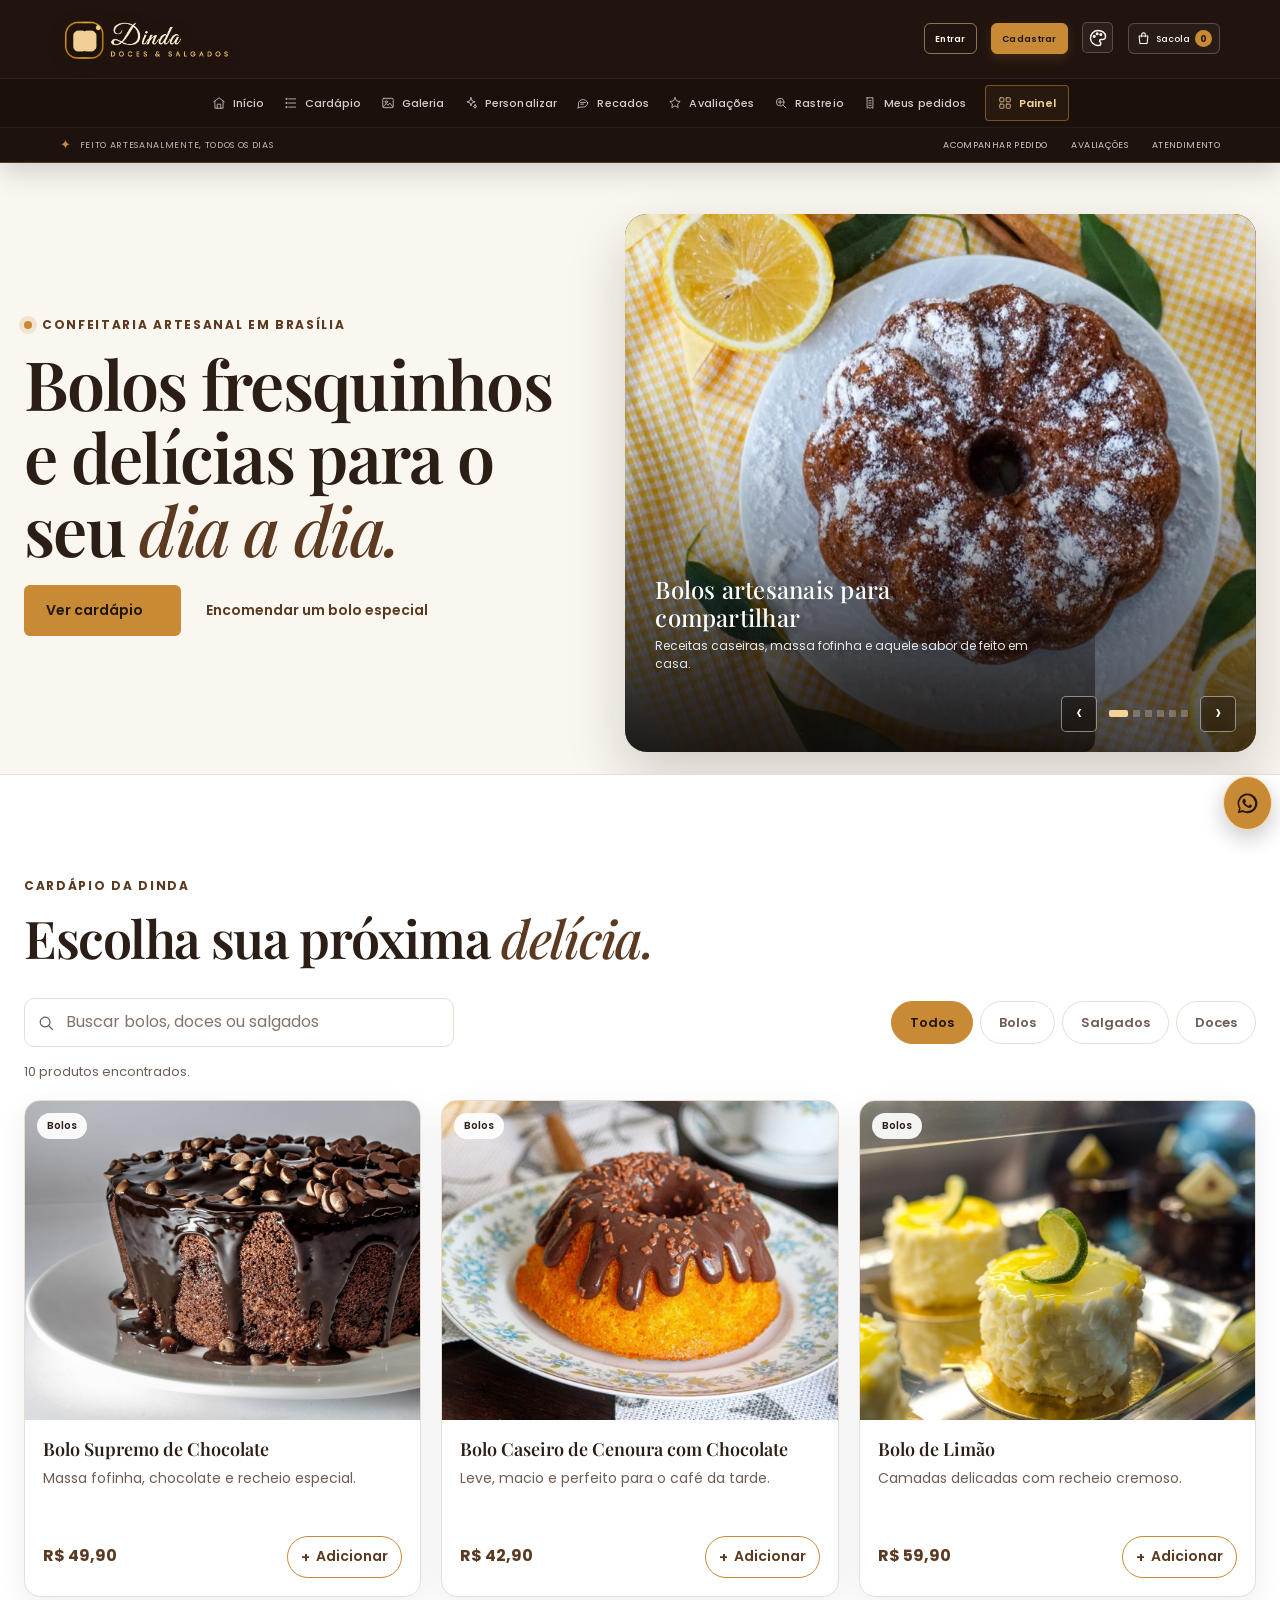
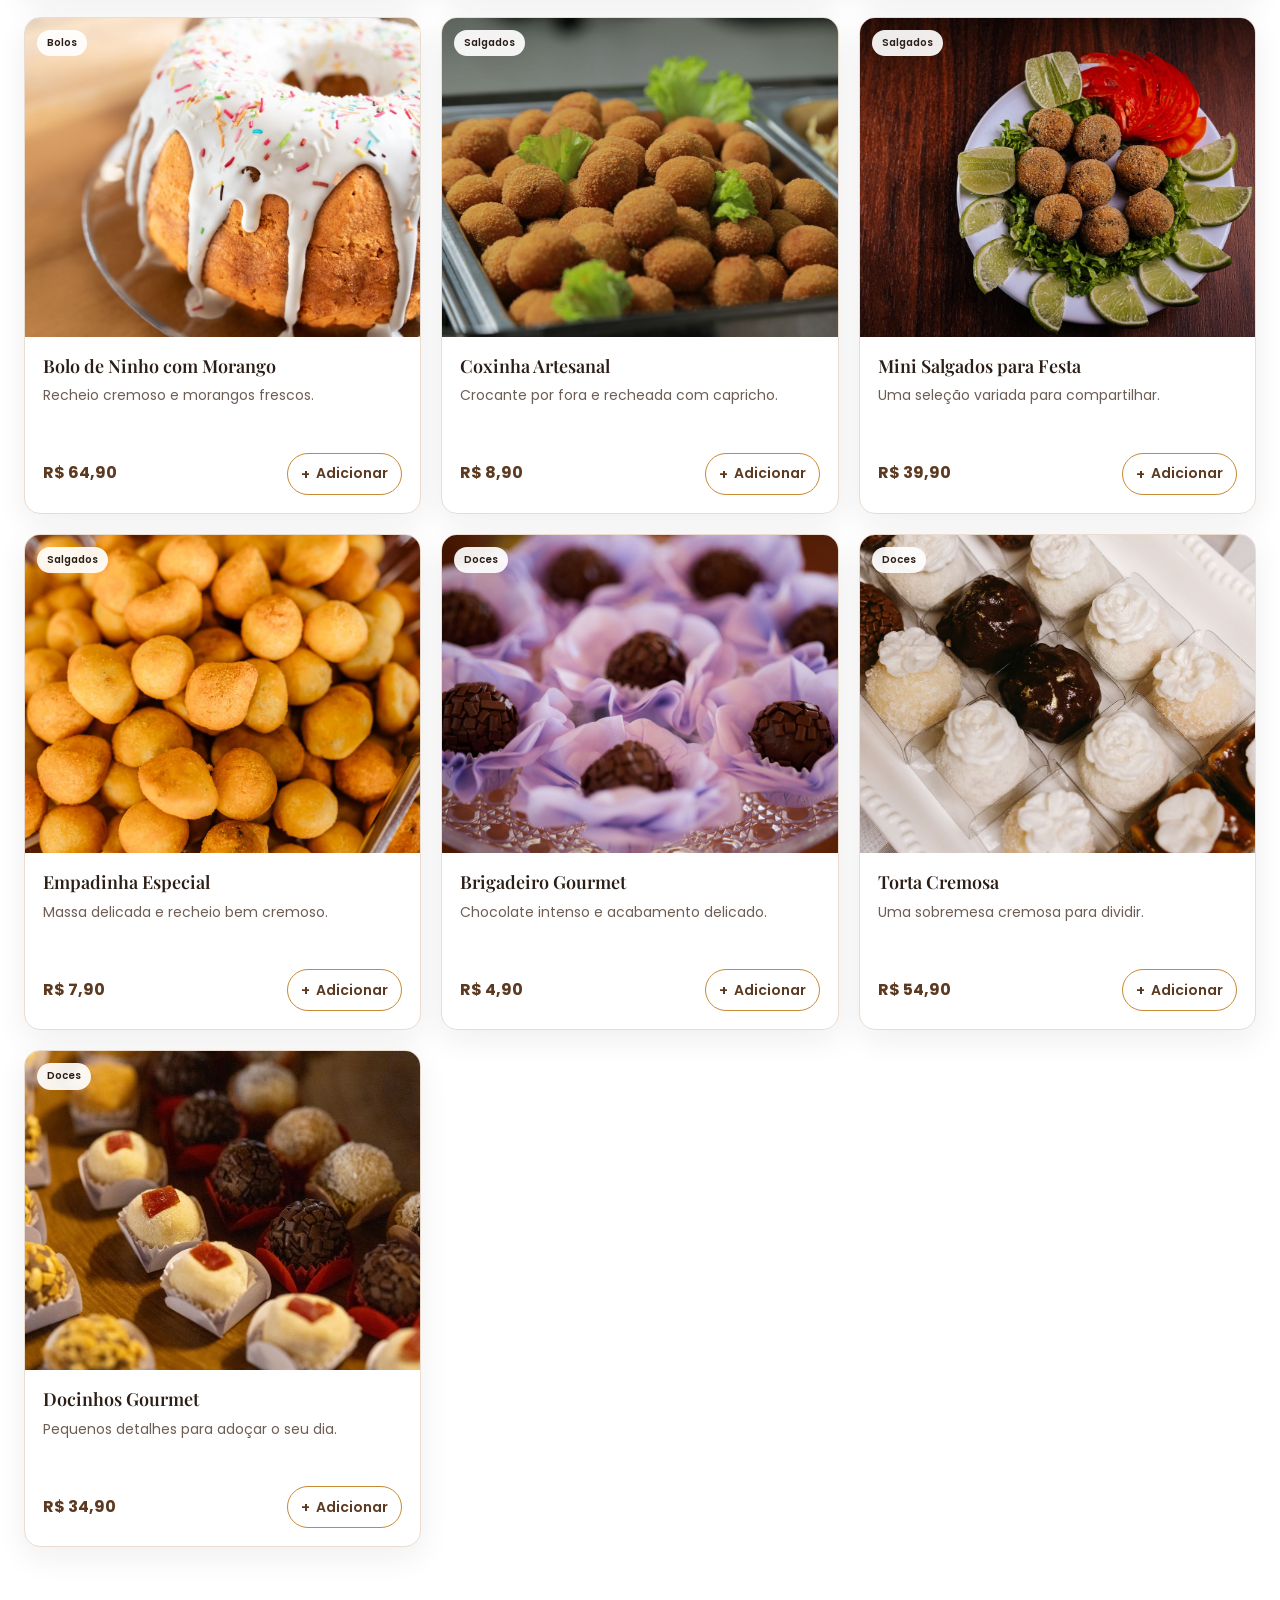
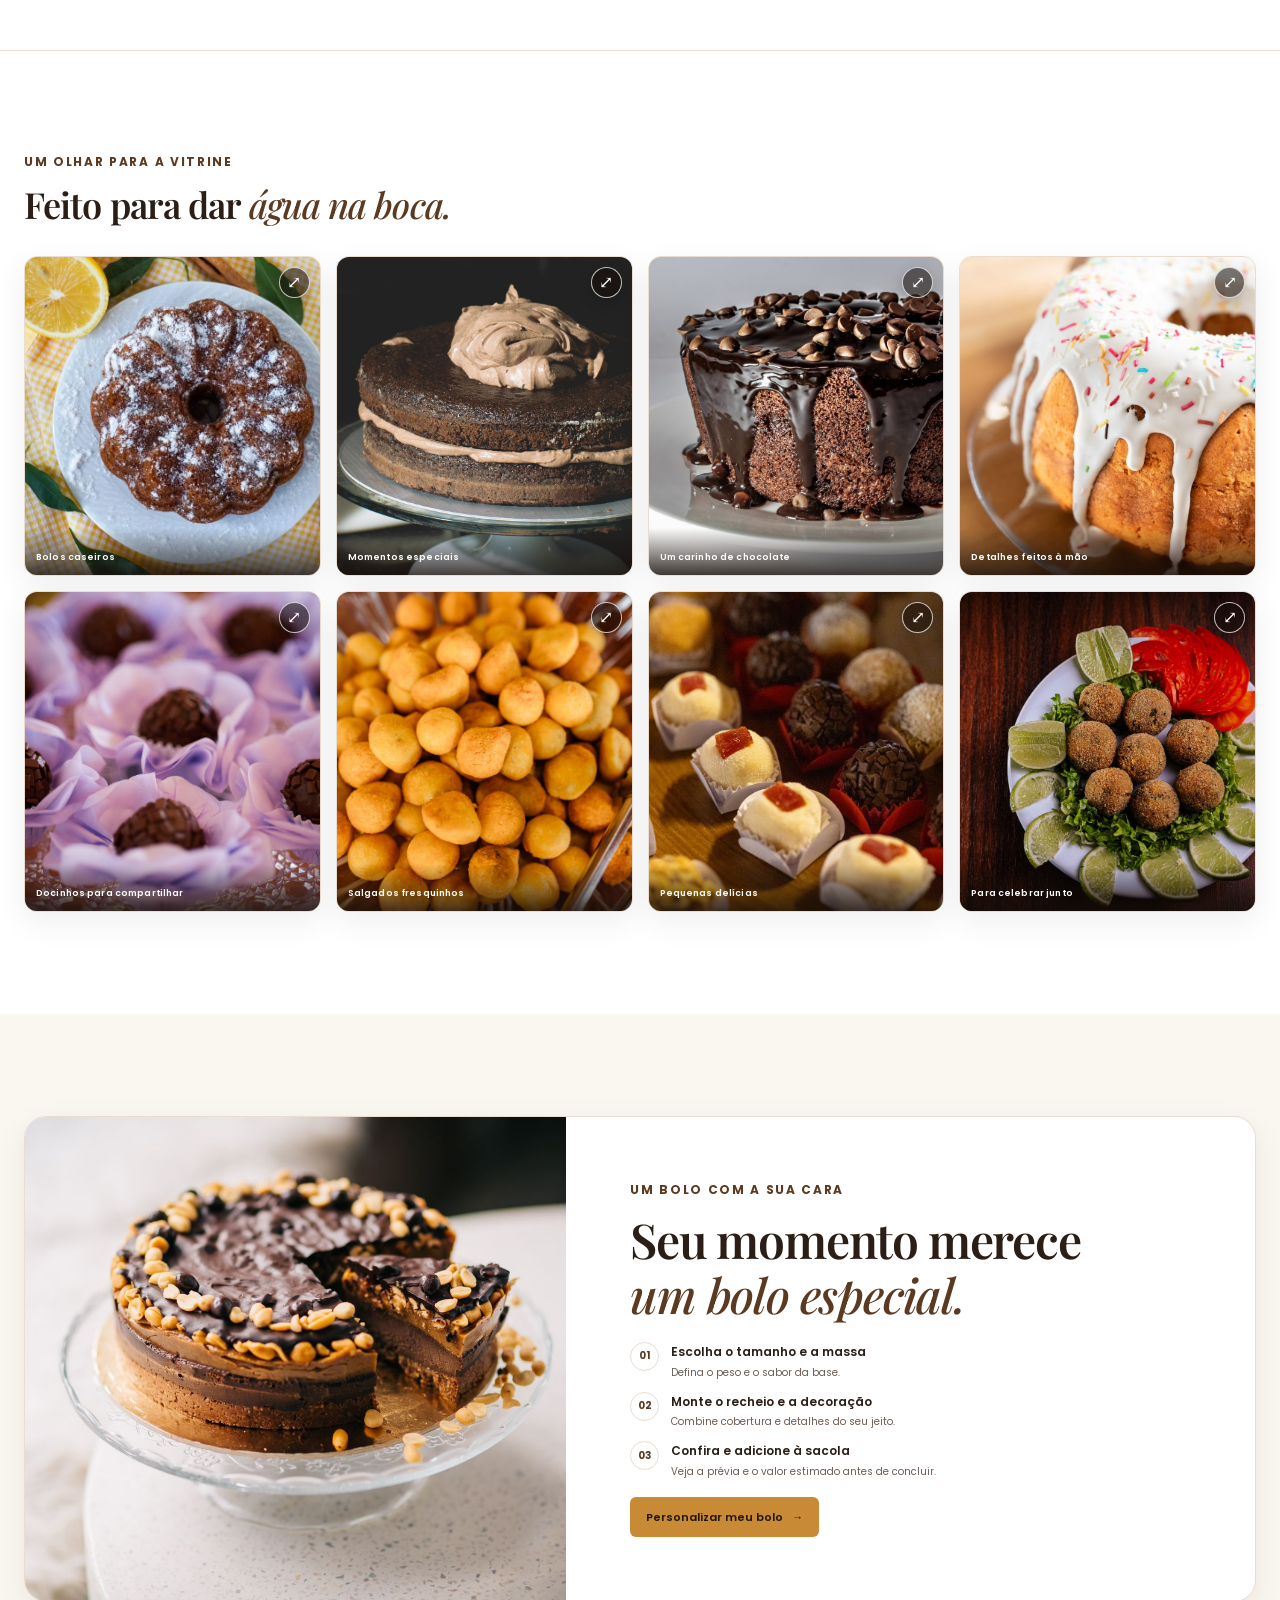
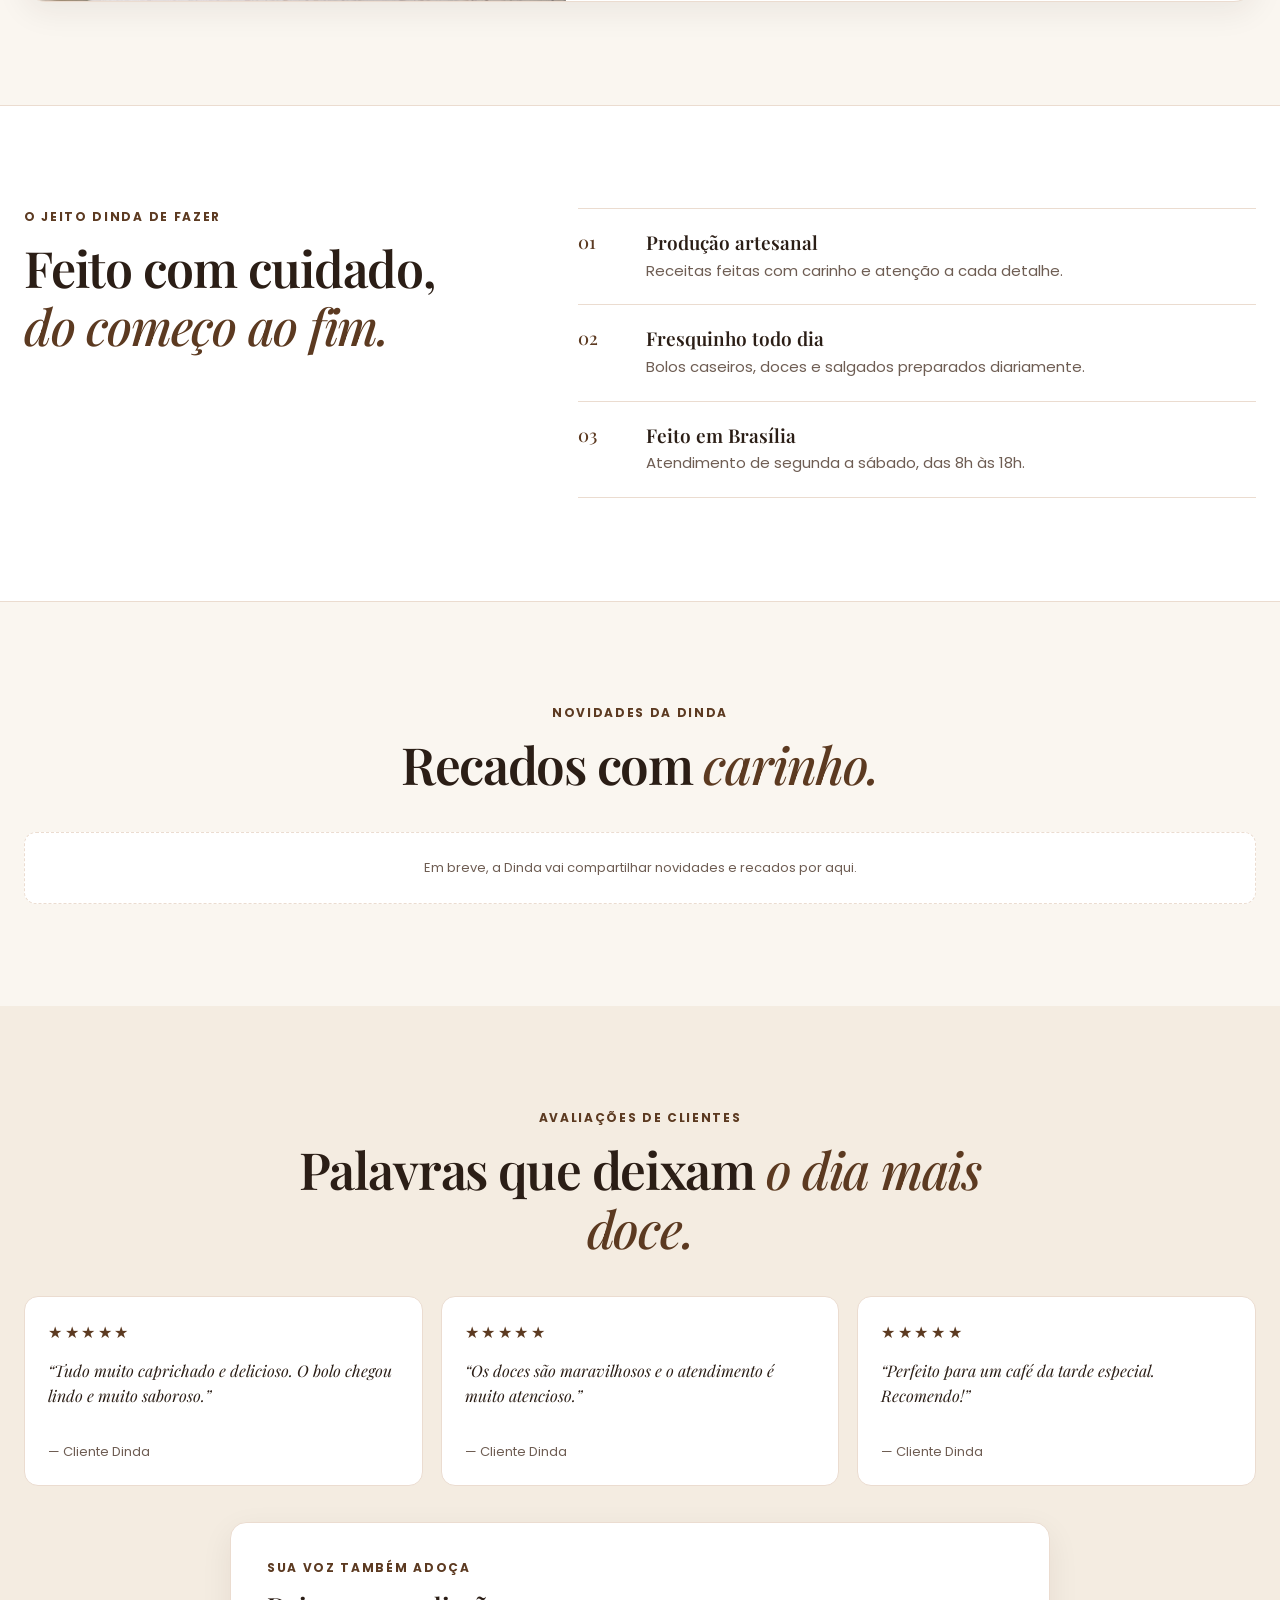
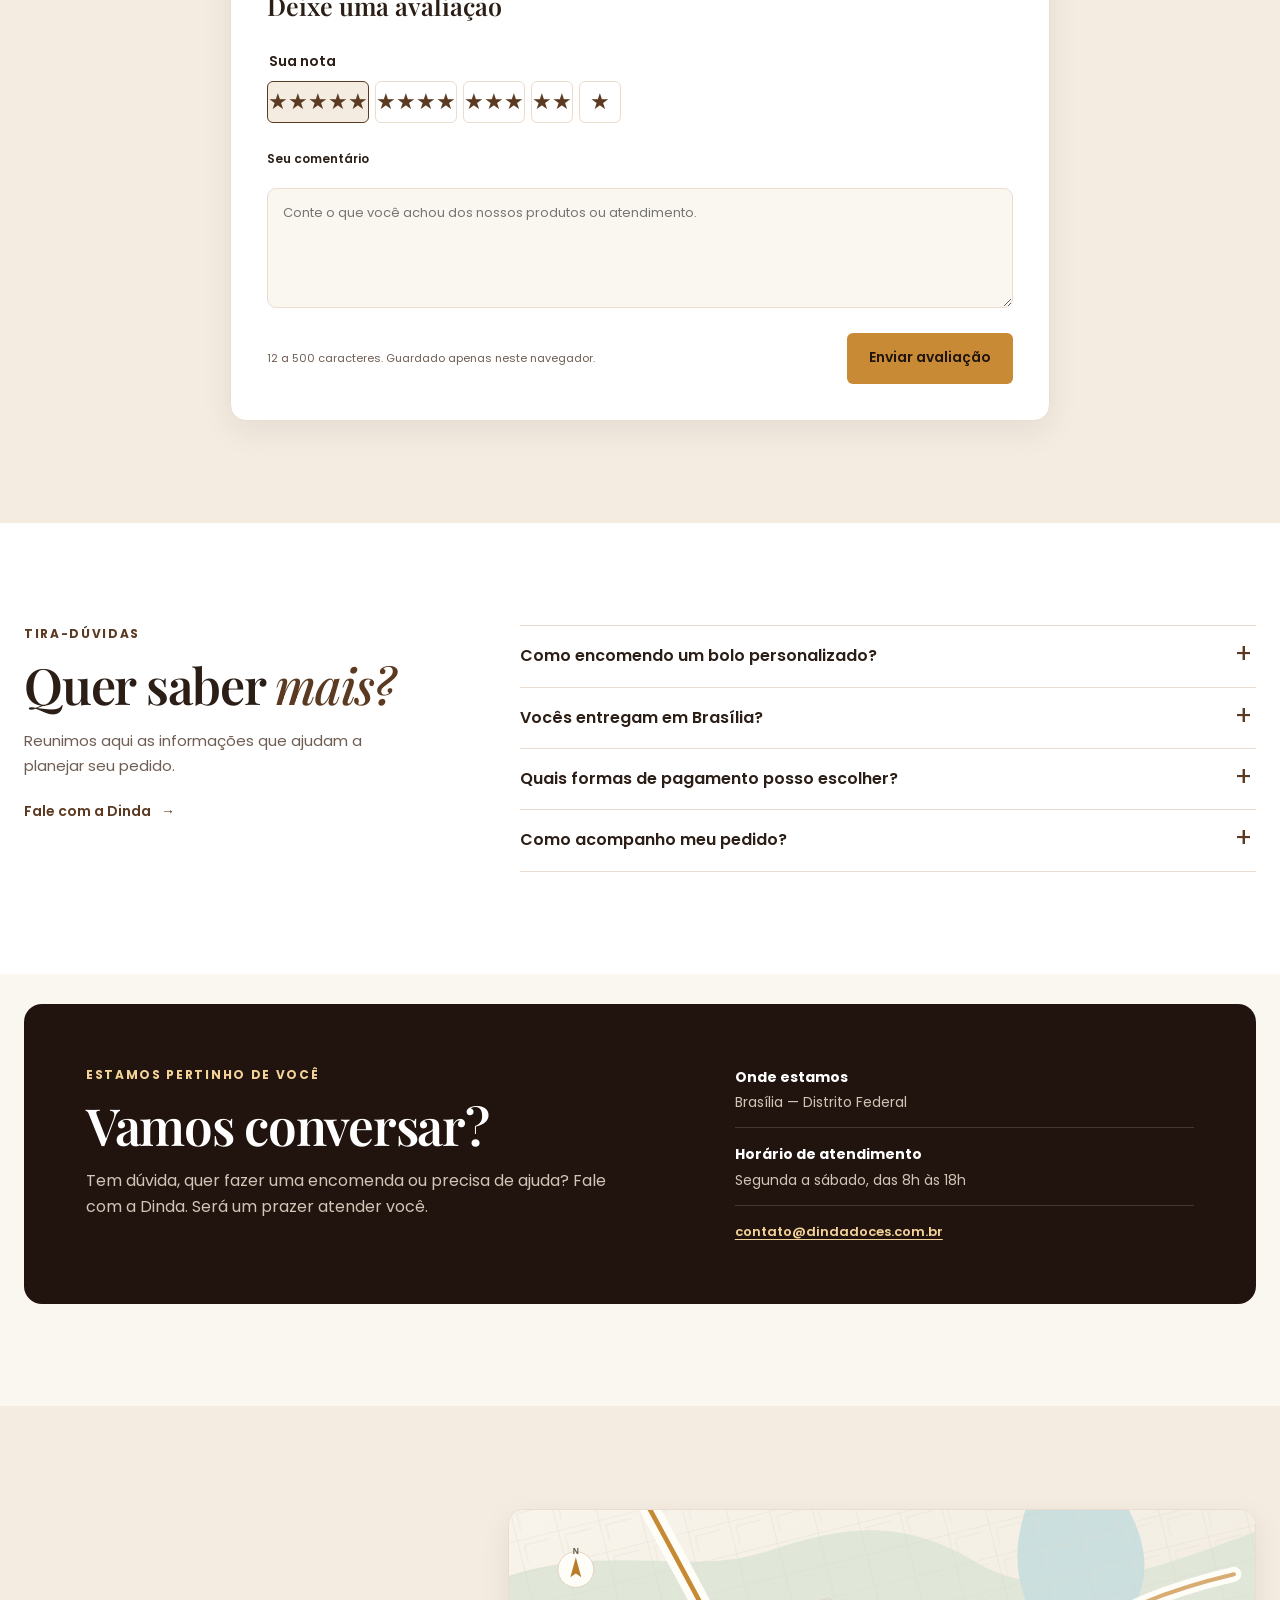
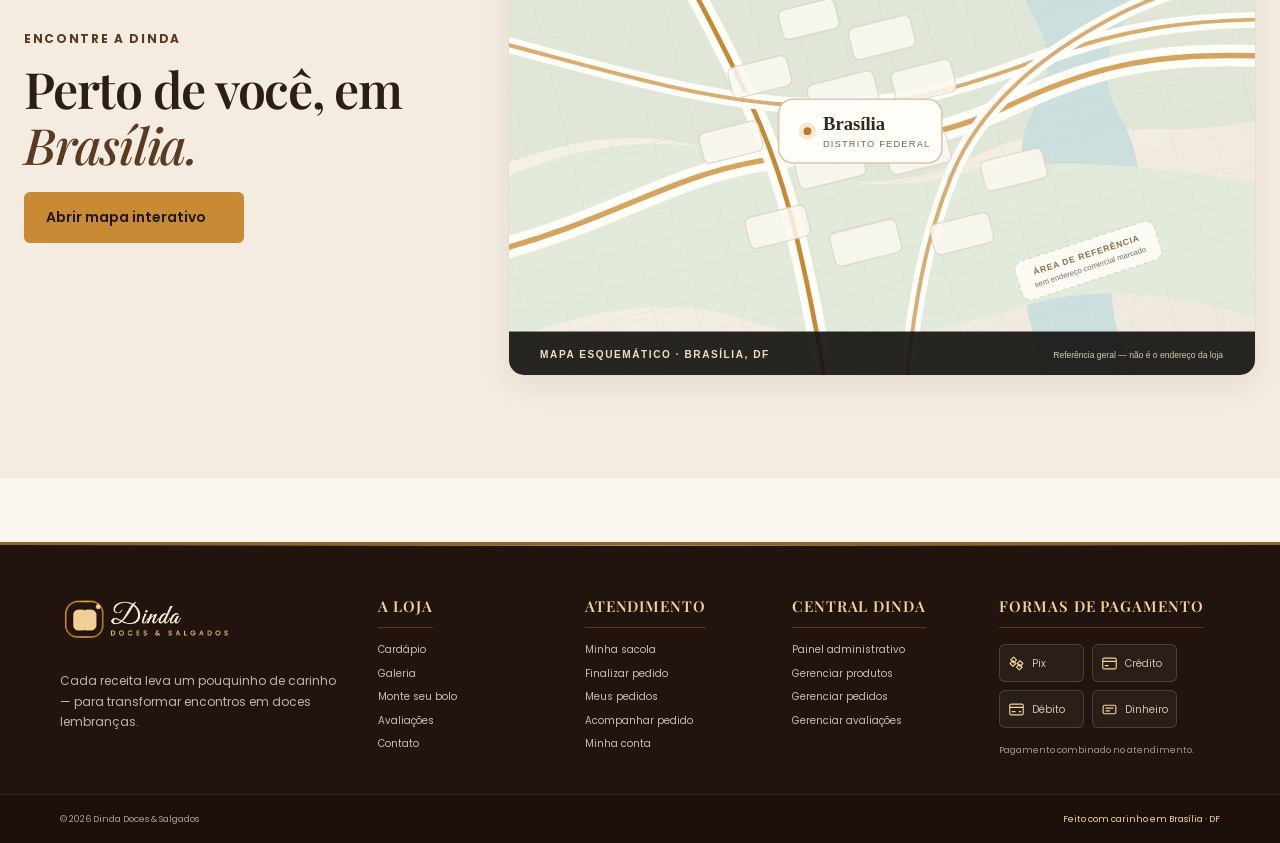
==== commit 88d9d4c7: "Add files via upload Troca de site" ====
--- a/index.html
+++ b/index.html
@@ -1,679 +1,1144 @@
 <!DOCTYPE html>
-<html lang="pt-BR">
+
+<html data-tema="marrom" lang="pt-BR">
 
 <head>
-    <meta charset="UTF-8">
-    <meta name="viewport" content="width=device-width, initial-scale=1.0">
-    <title>Dinda | Bolos, Doces e Salgados Artesanais em Brasília</title>
-    <link rel="preconnect" href="https://fonts.googleapis.com">
-    <link rel="preconnect" href="https://fonts.gstatic.com" crossorigin>
-    <link
-        href="https://fonts.googleapis.com/css2?family=Great+Vibes&family=Playfair+Display:ital,wght@0,400;0,500;0,600;0,700;1,400&family=Poppins:wght@300;400;500;600;700&display=swap"
-        rel="stylesheet">
-    <link rel="stylesheet" href="https://cdnjs.cloudflare.com/ajax/libs/font-awesome/6.7.2/css/all.min.css">
-    <link rel="stylesheet" href="style.css">
-
+  <meta charset="utf-8" />
+  <meta content="width=device-width, initial-scale=1" name="viewport" />
+  <meta content="#0e0e0e" name="theme-color" />
+  <meta content="Bolos, doces e salgados artesanais preparados com carinho em Brasília. Conheça o cardápio da Dinda."
+    name="description" />
+  <title>Dinda Doces &amp; Salgados — sabores feitos com carinho</title>
+  <link href="img/fivecon.png" rel="icon" type="image/png" />
+  <link href="https://fonts.googleapis.com" rel="preconnect" />
+  <link crossorigin="" href="https://fonts.gstatic.com" rel="preconnect" />
+  <link
+    href="https://fonts.googleapis.com/css2?family=Great+Vibes&amp;family=Playfair+Display:ital,wght@0,500;0,600;0,700;1,500;1,600&amp;family=Poppins:wght@400;500;600;700&amp;display=swap"
+    rel="stylesheet" />
+  <link href="css/site.css" rel="stylesheet" />
+  <link href="css/ref-index.css" rel="stylesheet" />
+  <link href="css/responsive-tablet.css" rel="stylesheet" />
+  <script>
+    try {
+      const t = localStorage.getItem("dinda-novo-tema");
+      if (["marrom", "preto", "rosa", "rosa-preto"].includes(t))
+        document.documentElement.dataset.tema = t;
+    } catch (e) { }
+  </script>
+  <script defer="" src="js/store.js"></script>
+  <script defer="" src="js/layout.js"></script>
+  <script defer="" src="js/site.js"></script>
+  <script defer="" src="js/reviews-store.js"></script>
+  <script defer="" src="js/home.js"></script>
+  <script defer="" src="js/hero-carousel.js"></script>
+  <script defer="" src="js/section-reveal.js"></script>
+  <script defer="" src="js/gallery-lightbox.js"></script>
+  <script defer="" src="js/blog.js"></script>
 </head>
 
-<body>
+<body class="pagina-referencia-indice">
+  <div class="aviso-barra">
+    <div class="estrutura aviso-interno">
+      <span>Feito artesanalmente em Brasília — DF</span><a href="index.html#contato">Segunda a sábado · 8h às 18h</a>
+    </div>
+  </div>
+  <header class="site-cabecalho">
+    <div class="estrutura cabecalho-interno">
+      <a aria-label="Dinda Doces e Salgados — início" class="marca" href="index.html#inicio"><img
+          alt="Dinda Doces &amp; Salgados" height="60" src="img/logo-dinda.png" width="180" /></a>
+      <div aria-label="Ações da loja" class="cabecalho-acoes">
+        <a class="cabecalho-conta-botao" href="login.html">Entrar</a>
+        <a class="cabecalho-cadastrar-botao" href="cadastro.html">Cadastrar</a>
+        <div class="tema-seletor">
+          <button aria-controls="tema-menu" aria-expanded="false" aria-haspopup="true"
+            aria-label="Escolher tema de cores" class="icone-botao tema-gatilho" id="tema-alternar" type="button">
+            <svg aria-hidden="true" viewbox="0 0 24 24">
+              <path
+                d="M12 3a9 9 0 1 0 0 18h1.2a2.3 2.3 0 0 0 1.4-4.1 1.7 1.7 0 0 1 1-3.1H17a4 4 0 0 0 4-4c0-3.8-4-6.8-9-6.8Z">
+              </path>
+              <circle cx="7.5" cy="10" r="1"></circle>
+              <circle cx="11" cy="6.8" r="1"></circle>
+              <circle cx="15.4" cy="7.8" r="1"></circle>
+            </svg>
+          </button>
+          <div aria-label="Temas disponíveis" class="tema-menu" hidden="" id="tema-menu" role="group">
+            <span class="tema-menu-titulo">Escolha seu tema</span>
+            <button aria-pressed="true" class="tema-opcao" data-tema-escolha="marrom" type="button">
+              <span class="tema-amostra amostra-marrom"></span>Marrom
+            </button>
+            <button aria-pressed="false" class="tema-opcao" data-tema-escolha="preto" type="button">
+              <span class="tema-amostra amostra-preto"></span>Preto Luxo
+            </button>
+            <button aria-pressed="false" class="tema-opcao" data-tema-escolha="rosa" type="button">
+              <span class="tema-amostra amostra-rosa"></span>Rosa Soft
+            </button>
+            <button aria-pressed="false" class="tema-opcao" data-tema-escolha="rosa-preto" type="button">
+              <span class="tema-amostra amostra-rosa-chique"></span>Rosa Chic
+            </button>
+          </div>
+        </div>
+        <a aria-label="Sacola, 0 itens" class="sacola-link" href="carrinho.html"><svg aria-hidden="true"
+            viewbox="0 0 24 24">
+            <path d="M5 8h14l-1.2 12H6.2L5 8Z"></path>
+            <path d="M9 9V6a3 3 0 0 1 6 0v3"></path>
+          </svg><span class="sacola-rotulo">Sacola</span><span aria-label="0 itens na sacola" aria-live="polite"
+            class="sacola-contagem" id="sacola-contagem">0</span></a>
+        <button aria-controls="movel-menu" aria-expanded="false" aria-label="Abrir menu" class="hamburguer"
+          id="menu-alternar" type="button">
+          <span></span><span></span><span></span>
+        </button>
+      </div>
+      <nav aria-label="Menu principal" class="movel-menu" hidden="" id="movel-menu">
+        <span class="movel-menu-titulo">Conheça a Dinda</span>
+        <a class="navegacao-link" href="index.html#inicio">
+          <svg
+            aria-hidden="true" class="navegacao-icone" focusable="false" viewbox="0 0 24 24">
+            <path d="m3 10 9-7 9 7M5 9v12h14V9M9 21v-7h6v7"></path>
+          </svg>
+          <span>Início</span>
+        </a>
+        <a class="navegacao-link" href="index.html#cardapio">
+          <svg aria-hidden="true"
+            class="navegacao-icone" focusable="false" viewbox="0 0 24 24">
+            <path d="M8 5h12M8 12h12M8 19h12"></path>
+            <circle cx="4" cy="5" r="1"></circle>
+            <circle cx="4" cy="12" r="1"></circle>
+            <circle cx="4" cy="19" r="1"></circle>
+          </svg>
+          <span>Cardápio</span>
+        </a>
+        <a class="navegacao-link" href="index.html#galeria">
+          <svg aria-hidden="true"
+            class="navegacao-icone" focusable="false" viewbox="0 0 24 24">
+            <rect height="16" rx="2" width="18" x="3" y="4"></rect>
+            <circle cx="9" cy="10" r="2"></circle>
+            <path d="m4 18 5-5 3 3 3-4 5 6"></path>
+          </svg><span>Galeria de fotos</span></a>
+          <a class="navegacao-link" href="index.html#recados">
+            <svg
+            aria-hidden="true" class="navegacao-icone" focusable="false" viewbox="0 0 24 24">
+            <path d="M20 11.5a7.5 7.5 0 0 1-7.5 7.5H7l-4 2 1.4-4A7.5 7.5 0 1 1 20 11.5Z"></path>
+            <path d="M8 11h8M8 14h5"></path>
+          </svg>
+          <span>Novidades e recados</span></a>
+          <a class="navegacao-link" href="personalizar.html">
+            <svg
+            aria-hidden="true" class="navegacao-icone" focusable="false" viewbox="0 0 24 24">
+            <path d="m12 3 1.8 5.2L19 10l-5.2 1.8L12 17l-1.8-5.2L5 10l5.2-1.8L12 3Z"></path>
+            <path d="m19 15 .9 2.1L22 18l-2.1.9L19 21l-.9-2.1L16 18l2.1-.9L19 15Z"></path>
+          </svg>
+          <span>Personalizar seu bolo</span>
+        </a>
+        <a class="navegacao-link" href="index.html#depoimentos">
+          <svg
+            aria-hidden="true" class="navegacao-icone" focusable="false" viewbox="0 0 24 24">
+            <path d="m12 3 2.7 5.5 6.1.9-4.4 4.3 1 6.1-5.4-2.9-5.4 2.9 1-6.1-4.4-4.3 6.1-.9L12 3Z"></path>
+          </svg>
+          <span>Avaliações e dúvidas</span>
+        </a>
+        <a class="navegacao-link" href="index.html#contato">
+          <svg
+            aria-hidden="true" class="navegacao-icone" focusable="false" viewbox="0 0 24 24">
+            <path
+              d="M6.5 3.5h3l1.7 4.2-2 1.6a15 15 0 0 0 5.5 5.5l1.6-2 4.2 1.7v3a2 2 0 0 1-2.2 2A17.5 17.5 0 0 1 4.5 5.7a2 2 0 0 1 2-2.2Z">
+            </path>
+          </svg>
+          <span>Contato</span>
+        </a>
+        <a class="navegacao-link" href="index.html#localizacao">
+          <svg aria-hidden="true"
+            class="navegacao-icone" focusable="false" viewbox="0 0 24 24">
+            <path d="M20 10c0 5-8 11-8 11S4 15 4 10a8 8 0 1 1 16 0Z"></path>
+            <circle cx="12" cy="10" r="2.5"></circle>
+          </svg>
+          <span>Mapa de Brasília</span>
+        </a>
+        <span class="movel-menu-titulo">Seu pedido</span>
+        <a
+          class="navegacao-link" href="carrinho.html">
+          <svg aria-hidden="true" class="navegacao-icone" focusable="false"
+            viewbox="0 0 24 24">
+            <path d="M5 8h14l-1.2 12H6.2L5 8Z"></path>
+            <path d="M9 9V6a3 3 0 0 1 6 0v3"></path>
+          </svg>
+          <span>Minha sacola</span>
+        </a>
+        <a class="navegacao-link" href="checkout.html">
+          <svg aria-hidden="true"
+            class="navegacao-icone" focusable="false" viewbox="0 0 24 24">
+            <rect height="14" rx="2" width="18" x="3" y="5"></rect>
+            <path d="M3 10h18M7 15h4"></path>
+          </svg>
+          <span>Finalizar pedido</span>
+        </a>
+        <a class="navegacao-link" href="meus-pedidos.html">
+          <svg
+            aria-hidden="true" class="navegacao-icone" focusable="false" viewbox="0 0 24 24">
+            <path d="M7 3h10v18l-2.5-1.5L12 21l-2.5-1.5L7 21V3Z"></path>
+            <path d="M10 8h4M10 12h4M10 16h4"></path>
+          </svg>
+          <span>Meus pedidos neste navegador</span>
+        </a>
+        <a class="navegacao-link" href="rastreio.html">
+          <svg
+            aria-hidden="true" class="navegacao-icone" focusable="false" viewbox="0 0 24 24">
+            <circle cx="10.5" cy="10.5" r="6.5"></circle>
+            <path d="m16 16 4.5 4.5M10.5 7v7M7 10.5h7"></path>
+          </svg>
+          <span>Acompanhar por referência</span>
+        </a>
+        <span class="movel-menu-titulo">Conta e central local</span>
+        <a
+          class="navegacao-link" href="login.html">
+          <svg aria-hidden="true" class="navegacao-icone" focusable="false"
+            viewbox="0 0 24 24">
+            <circle cx="12" cy="8" r="3.2"></circle>
+            <path d="M5.5 20a6.5 6.5 0 0 1 13 0"></path>
+          </svg>
+          <span>Entrar</span>
+        </a>
+        <a class="navegacao-link" href="cadastro.html">
+          <svg aria-hidden="true"
+            class="navegacao-icone" focusable="false" viewbox="0 0 24 24">
+            <circle cx="9" cy="8" r="3"></circle>
+            <path d="M3.5 20a5.5 5.5 0 0 1 11 0M18 8v6M15 11h6"></path>
+          </svg>
+          <span>Criar conta</span>
+        </a>
+        <a class="navegacao-link administracao-entrada-link" href="painel.html"><svg
+            aria-hidden="true" class="navegacao-icone" focusable="false" viewbox="0 0 24 24">
+            <rect height="7" rx="1" width="7" x="3" y="3"></rect>
+            <rect height="7" rx="1" width="7" x="14" y="3"></rect>
+            <rect height="7" rx="1" width="7" x="3" y="14"></rect>
+            <rect height="7" rx="1" width="7" x="14" y="14"></rect>
+          </svg>
+          <span>Painel do admin — demonstração local</span>
+        </a>
+      </nav>
+    </div>
+    <div class="cabecalho-navegacao-linha">
+      <nav aria-label="Navegação principal" class="computador-navegacao estrutura">
+        <a class="navegacao-link" href="index.html#inicio">
+          <svg aria-hidden="true" class="navegacao-icone"
+            focusable="false" viewbox="0 0 24 24">
+            <path d="m3 10 9-7 9 7M5 9v12h14V9M9 21v-7h6v7"></path>
+          </svg>
+          <span>Início</span>
+        </a>
+        <a class="navegacao-link" href="index.html#cardapio">
+          <svg aria-hidden="true"
+            class="navegacao-icone" focusable="false" viewbox="0 0 24 24">
+            <path d="M8 5h12M8 12h12M8 19h12"></path>
+            <circle cx="4" cy="5" r="1"></circle>
+            <circle cx="4" cy="12" r="1"></circle>
+            <circle cx="4" cy="19" r="1"></circle>
+          </svg>
+          <span>Cardápio</span>
+        </a>
+        <a class="navegacao-link" href="index.html#galeria">
+          <svg aria-hidden="true"
+            class="navegacao-icone" focusable="false" viewbox="0 0 24 24">
+            <rect height="16" rx="2" width="18" x="3" y="4"></rect>
+            <circle cx="9" cy="10" r="2"></circle>
+            <path d="m4 18 5-5 3 3 3-4 5 6"></path>
+          </svg>
+          <span>Galeria</span>
+        </a>
+        <a class="navegacao-link" href="personalizar.html">
+          <svg aria-hidden="true"
+            class="navegacao-icone" focusable="false" viewbox="0 0 24 24">
+            <path d="m12 3 1.8 5.2L19 10l-5.2 1.8L12 17l-1.8-5.2L5 10l5.2-1.8L12 3Z"></path>
+            <path d="m19 15 .9 2.1L22 18l-2.1.9L19 21l-.9-2.1L16 18l2.1-.9L19 15Z"></path>
+          </svg>
+          <span>Personalizar</span>
+        </a>
+        <a class="navegacao-link" href="index.html#recados"><svg aria-hidden="true"
+            class="navegacao-icone" focusable="false" viewbox="0 0 24 24">
+            <path d="M20 11.5a7.5 7.5 0 0 1-7.5 7.5H7l-4 2 1.4-4A7.5 7.5 0 1 1 20 11.5Z"></path>
+            <path d="M8 11h8M8 14h5"></path>
+          </svg>
+          <span>Recados</span>
+        </a>
+        <a class="navegacao-link" href="index.html#depoimentos"><svg aria-hidden="true"
+            class="navegacao-icone" focusable="false" viewbox="0 0 24 24">
+            <path d="m12 3 2.7 5.5 6.1.9-4.4 4.3 1 6.1-5.4-2.9-5.4 2.9 1-6.1-4.4-4.3 6.1-.9L12 3Z"></path>
+          </svg>
+          <span>Avaliações</span>
+        </a>
+        <a class="navegacao-link" href="rastreio.html"><svg aria-hidden="true"
+            class="navegacao-icone" focusable="false" viewbox="0 0 24 24">
+            <circle cx="10.5" cy="10.5" r="6.5"></circle>
+            <path d="m16 16 4.5 4.5M10.5 7v7M7 10.5h7"></path>
+          </svg>
+          <span>Rastreio</span>
+        </a>
+        <a class="navegacao-link" href="meus-pedidos.html">
+          <svg aria-hidden="true"
+            class="navegacao-icone" focusable="false" viewbox="0 0 24 24">
+            <path d="M7 3h10v18l-2.5-1.5L12 21l-2.5-1.5L7 21V3Z"></path>
+            <path d="M10 8h4M10 12h4M10 16h4"></path>
+          </svg>
+          <span>Meus pedidos</span>
+        </a>
+        <a class="navegacao-link administracao-entrada-link"
+          href="painel.html">
+          <svg aria-hidden="true" class="navegacao-icone" focusable="false" viewbox="0 0 24 24">
+            <rect height="7" rx="1" width="7" x="3" y="3"></rect>
+            <rect height="7" rx="1" width="7" x="14" y="3"></rect>
+            <rect height="7" rx="1" width="7" x="3" y="14"></rect>
+            <rect height="7" rx="1" width="7" x="14" y="14"></rect>
+          </svg>
+          <span>Painel</span>
+        </a>
+      </nav>
+    </div>
+    <div class="cabecalho-servico-linha">
+      <div class="estrutura cabecalho-servico-interno">
+        <span class="cabecalho-servico-nota">
+          <span aria-hidden="true" class="servico-marca">✦</span> Feito
+          artesanalmente, todos os dias</span>
+        <div class="cabecalho-servico-links">
+          <a href="rastreio.html">Acompanhar pedido</a>
+          <a href="index.html#depoimentos">Avaliações</a>
+          <a href="index.html#contato">Atendimento</a>
+        </div>
+      </div>
+    </div>
+  </header>
+  <div aria-atomic="true" aria-live="polite" class="site-notificacao" hidden="" id="site-notificacao" role="status">
+  </div>
+  <main id="principal-conteudo" tabindex="-1">
+    <section class="destaque-secao" id="inicio">
+      <div class="estrutura destaque-grade">
+        <div class="destaque-conteudo">
+          <p class="sobretitulo">
+            <span aria-hidden="true" class="sobretitulo-ponto"></span> Confeitaria
+            artesanal em Brasília
+          </p>
+          <h1>Bolos fresquinhos e delícias para o seu <em>dia a dia.</em></h1>
+          <p class="destaque-descricao">
+            Produção artesanal diária com ingredientes escolhidos com cuidado.
+            Saboreie nossos bolos caseiros, salgados fresquinhos e doces
+            feitos para deixar qualquer pausa mais gostosa.
+          </p>
+          <div class="destaque-acoes">
+            <a class="botao botao-principal" href="#cardapio">Ver cardápio <span aria-hidden="true"></span></a>
+            <a class="texto-link" href="personalizar.html">Encomendar um bolo especial
+              <span aria-hidden="true"></span></a>
+          </div>
+          <div class="destaque-nota">
+            <span class="assinatura">feito com carinho</span><span>Sabores de casa, preparados todos os dias.</span>
+          </div>
+        </div>
 
-    <!-- BARRA SUPERIOR -->
-    <div class="barra-topo">
-        <div class="grupo">
-            <span><i class="fas fa-location-dot"></i> Brasília — DF</span>
-            <span><i class="far fa-clock"></i> Seg a Sáb · 8h às 18h</span>
-        </div>
-        <div class="grupo" id="areaUsuario">
-            <a href="#depoimentos" id="usuarioStatus"><i class="fas fa-right-to-bracket"></i> Entrar</a>
-            <a href="#depoimentos" id="usuarioCadastro"><i class="fas fa-heart"></i> Cadastrar</a>
-        </div>
+        <div class="destaque-visual">
+          <div aria-label="Produtos em destaque da Dinda" aria-roledescription="carrossel"
+            class="destaque-imagem-envolver destaque-carrossel" data-destaque-carrossel="" role="region" tabindex="0">
+            <figure aria-hidden="false" aria-label="1 de 6" aria-roledescription="slide"
+              class="destaque-carrossel-slide e-ativo"
+              data-legenda-descricao="Receitas caseiras, massa fofinha e aquele sabor de feito em casa."
+              data-legenda-titulo="Bolos artesanais para compartilhar" data-destaque-slide="" role="group">
+              <img alt="Bolo de laranja" fetchpriority="high" height="853" src="img/bolo-3.jpg" width="1280" />
+            </figure>
+            <figure aria-hidden="true" aria-label="2 de 6" aria-roledescription="slide" class="destaque-carrossel-slide"
+              data-legenda-descricao="Bolos fresquinhos para deixar sua pausa ainda mais gostosa."
+              data-legenda-titulo="Um clássico para o café da tarde" data-destaque-slide="" inert="" role="group">
+              <img alt="Fatias de bolo caseiro servidas para o café" decoding="async" height="853" loading="lazy"
+                src="img/bolo1jpg.jpg" width="1280" />
+            </figure>
+            <figure aria-hidden="true" aria-label="3 de 6" aria-roledescription="slide" class="destaque-carrossel-slide"
+              data-legenda-descricao="Pequenas delícias preparadas com cuidado para cada ocasião."
+              data-legenda-titulo="Docinhos feitos à mão" data-destaque-slide="" inert="" role="group">
+              <img alt="Seleção de docinhos artesanais" decoding="async" height="853" loading="lazy"
+                src="img/docinhos1.jpg" width="1280" />
+            </figure>
+            <figure aria-hidden="true" aria-label="4 de 6" aria-roledescription="slide" class="destaque-carrossel-slide"
+              data-legenda-descricao="Opções douradinhas e saborosas para dividir com quem você gosta."
+              data-legenda-titulo="Salgados para bons encontros" data-destaque-slide="" inert="" role="group">
+              <img alt="Salgados artesanais preparados pela Dinda" decoding="async" height="853" loading="lazy"
+                src="img/salgados.jpg" width="1280" />
+            </figure>
+            <figure aria-hidden="true" aria-label="5 de 6" aria-roledescription="slide" class="destaque-carrossel-slide"
+              data-legenda-descricao="Leveza, frescor e cobertura cremosa em cada pedaço."
+              data-legenda-titulo="O sabor delicado do limão" data-destaque-slide="" inert="" role="group">
+              <img alt="Bolo de limão com cobertura cremosa" decoding="async" height="848" loading="lazy"
+                src="img/bolo-limao.jpg" width="1280" />
+            </figure>
+            <figure aria-hidden="true" aria-label="6 de 6" aria-roledescription="slide" class="destaque-carrossel-slide"
+              data-legenda-descricao="Salgados artesanais para completar sua mesa e celebrar."
+              data-legenda-titulo="Pequenas delícias, grandes momentos" data-destaque-slide="" inert="" role="group">
+              <img alt="Coxinhas artesanais douradas" decoding="async" height="853" loading="lazy" src="img/coxinha.jpg"
+                width="1280" />
+            </figure>
+            <div aria-atomic="true" aria-live="polite" class="destaque-foto-legenda">
+              <strong data-carrossel-legenda-titulo="">Bolos artesanais para compartilhar</strong>
+              <p data-carrossel-legenda-descricao="">
+                Receitas caseiras, massa fofinha e aquele sabor de feito em
+                casa.
+              </p>
+            </div>
+            <div aria-label="Controles do carrossel" class="destaque-carrossel-controles">
+              <button aria-label="Mostrar foto anterior" class="carrossel-seta" data-carrossel-anterior=""
+                type="button">
+                ‹
+              </button>
+              <div aria-label="Escolher foto do destaque" class="destaque-carrossel-pontos" role="group">
+                <button aria-label="Mostrar foto 1 de 6" aria-pressed="true" class="carrossel-ponto e-ativo"
+                  data-carrossel-ir="0" type="button"></button>
+                <button aria-label="Mostrar foto 2 de 6" aria-pressed="false" class="carrossel-ponto"
+                  data-carrossel-ir="1" type="button"></button>
+                <button aria-label="Mostrar foto 3 de 6" aria-pressed="false" class="carrossel-ponto"
+                  data-carrossel-ir="2" type="button"></button>
+                <button aria-label="Mostrar foto 4 de 6" aria-pressed="false" class="carrossel-ponto"
+                  data-carrossel-ir="3" type="button"></button>
+                <button aria-label="Mostrar foto 5 de 6" aria-pressed="false" class="carrossel-ponto"
+                  data-carrossel-ir="4" type="button"></button>
+                <button aria-label="Mostrar foto 6 de 6" aria-pressed="false" class="carrossel-ponto"
+                  data-carrossel-ir="5" type="button"></button>
+              </div>
+              <button aria-label="Mostrar próxima foto" class="carrossel-seta" data-carrossel-proximo="" type="button">
+                ›
+              </button>
+            </div>
+          </div>
+        </div>
+      </div>
+      <div class="destaque-inferior estrutura">
+        <span>Receitas artesanais</span><span aria-hidden="true" class="destaque-linha"></span><span>Brasília,
+          DF</span><span aria-hidden="true" class="destaque-linha"></span><span>Seg a sáb · 8h—18h</span>
+      </div>
+    </section>
+    <section aria-labelledby="catalogo-titulo" class="secao catalogo-secao" id="cardapio">
+      <div class="estrutura">
+        <div class="secao-titulo secao-titulo-linha">
+          <div>
+            <p class="sobretitulo">Cardápio da Dinda</p>
+            <h2 id="catalogo-titulo">Escolha sua próxima <em>delícia.</em></h2>
+          </div>
+          <p>
+            Do bolo para dividir àquele docinho só seu: encontre aqui algo
+            feito com carinho.
+          </p>
+        </div>
+        <div class="catalogo-ferramentas">
+          <div class="buscar-envolver">
+            <label class="visualmente-oculto" for="produto-buscar">Buscar produtos no cardápio</label>
+            <svg aria-hidden="true" viewbox="0 0 24 24">
+              <circle cx="10.8" cy="10.8" r="6.5"></circle>
+              <path d="m16 16 4.5 4.5"></path>
+            </svg>
+            <input aria-describedby="catalogo-status" autocomplete="off" id="produto-buscar"
+              placeholder="Buscar bolos, doces ou salgados" type="search" />
+            <button aria-label="Limpar busca" class="limpar-buscar" hidden="" id="limpar-buscar" type="button">
+              ×
+            </button>
+          </div>
+          <div aria-label="Filtrar por categoria" class="categoria-filtros" role="group">
+            <button aria-pressed="true" class="filtro-botao e-ativo" data-filtro="todos" type="button">
+              Todos
+            </button>
+            <button aria-pressed="false" class="filtro-botao" data-filtro="bolos" type="button">
+              Bolos
+            </button>
+            <button aria-pressed="false" class="filtro-botao" data-filtro="salgados" type="button">
+              Salgados
+            </button>
+            <button aria-pressed="false" class="filtro-botao" data-filtro="doces" type="button">
+              Doces
+            </button>
+          </div>
+        </div>
+        <p aria-live="polite" class="catalogo-status" id="catalogo-status">
+          Carregando o cardápio…
+        </p>
+        <div class="produto-grade" id="produto-grade">
+          <article class="produto-cartao" data-categoria="bolos" data-id="bolo-1" data-nome="Bolo Supremo de Chocolate"
+            data-produto-cartao="">
+            <div class="produto-imagem">
+              <img alt="Bolo de chocolate artesanal" height="853" loading="lazy" src="img/bolo5.jpg"
+                width="1280" /><span class="produto-etiqueta">Bolos</span>
+            </div>
+            <div class="produto-conteudo">
+              <div>
+                <h3>Bolo Supremo de Chocolate</h3>
+                <p>Massa fofinha, chocolate e recheio especial.</p>
+              </div>
+              <div class="produto-inferior">
+                <strong>R$ 49,90</strong><button aria-label="Adicionar Bolo Supremo de Chocolate à sacola"
+                  class="adicionar-botao" data-adicionar="bolo-1" type="button">
+                  <span aria-hidden="true">+</span> Adicionar
+                </button>
+              </div>
+            </div>
+          </article>
+          <article class="produto-cartao" data-categoria="bolos" data-id="bolo-2"
+            data-nome="Bolo Caseiro de Cenoura com Chocolate" data-produto-cartao="">
+            <div class="produto-imagem">
+              <img alt="Bolo de cenoura caseiro com cobertura de chocolate" height="427" loading="lazy"
+                src="img/bolo-5.jpg" width="640" /><span class="produto-etiqueta">Bolos</span>
+            </div>
+            <div class="produto-conteudo">
+              <div>
+                <h3>Bolo Caseiro de Cenoura com Chocolate</h3>
+                <p>Leve, macio e perfeito para o café da tarde.</p>
+              </div>
+              <div class="produto-inferior">
+                <strong>R$ 42,90</strong><button aria-label="Adicionar Bolo Caseiro de Cenoura com Chocolate à sacola"
+                  class="adicionar-botao" data-adicionar="bolo-2" type="button">
+                  <span aria-hidden="true">+</span> Adicionar
+                </button>
+              </div>
+            </div>
+          </article>
+          <article class="produto-cartao" data-categoria="bolos" data-id="bolo-3" data-nome="Bolo de Limão"
+            data-produto-cartao="">
+            <div class="produto-imagem">
+              <img alt="Bolo de limão com cobertura cremosa" height="848" loading="lazy" src="img/bolo-limao.jpg"
+                width="1280" /><span class="produto-etiqueta">Bolos</span>
+            </div>
+            <div class="produto-conteudo">
+              <div>
+                <h3>Bolo de Limão</h3>
+                <p>Camadas delicadas com recheio cremoso.</p>
+              </div>
+              <div class="produto-inferior">
+                <strong>R$ 59,90</strong><button aria-label="Adicionar Bolo de Limão à sacola" class="adicionar-botao"
+                  data-adicionar="bolo-3" type="button">
+                  <span aria-hidden="true">+</span> Adicionar
+                </button>
+              </div>
+            </div>
+          </article>
+          <article class="produto-cartao" data-categoria="bolos" data-id="bolo-4" data-nome="Bolo de Ninho com Morango"
+            data-produto-cartao="">
+            <div class="produto-imagem">
+              <img alt="Bolo decorado com creme e morangos" height="854" loading="lazy" src="img/bolo7.jpg"
+                width="1279" /><span class="produto-etiqueta">Bolos</span>
+            </div>
+            <div class="produto-conteudo">
+              <div>
+                <h3>Bolo de Ninho com Morango</h3>
+                <p>Recheio cremoso e morangos frescos.</p>
+              </div>
+              <div class="produto-inferior">
+                <strong>R$ 64,90</strong><button aria-label="Adicionar Bolo de Ninho com Morango à sacola"
+                  class="adicionar-botao" data-adicionar="bolo-4" type="button">
+                  <span aria-hidden="true">+</span> Adicionar
+                </button>
+              </div>
+            </div>
+          </article>
+          <article class="produto-cartao" data-categoria="salgados" data-id="salgado-1" data-nome="Coxinha Artesanal"
+            data-produto-cartao="">
+            <div class="produto-imagem">
+              <img alt="Seleção de salgados artesanais" height="853" loading="lazy" src="img/salgados.jpg"
+                width="1280" /><span class="produto-etiqueta">Salgados</span>
+            </div>
+            <div class="produto-conteudo">
+              <div>
+                <h3>Coxinha Artesanal</h3>
+                <p>Crocante por fora e recheada com capricho.</p>
+              </div>
+              <div class="produto-inferior">
+                <strong>R$ 8,90</strong>
+                <button aria-label="Adicionar Coxinha Artesanal à sacola"
+                  class="adicionar-botao" data-adicionar="salgado-1" type="button">
+                  <span aria-hidden="true">+</span> Adicionar
+                </button>
+              </div>
+            </div>
+          </article>
+          <article class="produto-cartao" data-categoria="salgados" data-id="salgado-2"
+            data-nome="Mini Salgados para Festa" data-produto-cartao="">
+            <div class="produto-imagem">
+              <img alt="Mini salgados variados para festa" height="1919" loading="lazy" src="img/salgados1.jpg"
+                width="1280" />
+                <span class="produto-etiqueta">Salgados</span>
+            </div>
+            <div class="produto-conteudo">
+              <div>
+                <h3>Mini Salgados para Festa</h3>
+                <p>Uma seleção variada para compartilhar.</p>
+              </div>
+              <div class="produto-inferior">
+                <strong>R$ 39,90</strong>
+                <button aria-label="Adicionar Mini Salgados para Festa à sacola"
+                  class="adicionar-botao" data-adicionar="salgado-2" type="button">
+                  <span aria-hidden="true">+</span> Adicionar
+                </button>
+              </div>
+            </div>
+          </article>
+          <article class="produto-cartao" data-categoria="salgados" data-id="salgado-3" data-nome="Empadinha Especial"
+            data-produto-cartao="">
+            <div class="produto-imagem">
+              <img alt="Salgado artesanal assado" height="1919" loading="lazy" src="img/coxinha.jpg"
+                width="1280" /><span class="produto-etiqueta">Salgados</span>
+            </div>
+            <div class="produto-conteudo">
+              <div>
+                <h3>Empadinha Especial</h3>
+                <p>Massa delicada e recheio bem cremoso.</p>
+              </div>
+              <div class="produto-inferior">
+                <strong>R$ 7,90</strong>
+                <button aria-label="Adicionar Empadinha Especial à sacola"
+                  class="adicionar-botao" data-adicionar="salgado-3" type="button">
+                  <span aria-hidden="true">+</span> Adicionar
+                </button>
+              </div>
+            </div>
+          </article>
+          <article class="produto-cartao" data-categoria="doces" data-id="doce-1" data-nome="Brigadeiro Gourmet"
+            data-produto-cartao="">
+            <div class="produto-imagem">
+              <img alt="Brigadeiros gourmet enrolados" height="853" loading="lazy" src="img/brigadeiro.jpg"
+                width="1279" /><span class="produto-etiqueta">Doces</span>
+            </div>
+            <div class="produto-conteudo">
+              <div>
+                <h3>Brigadeiro Gourmet</h3>
+                <p>Chocolate intenso e acabamento delicado.</p>
+              </div>
+              <div class="produto-inferior">
+                <strong>R$ 4,90</strong>
+                <button aria-label="Adicionar Brigadeiro Gourmet à sacola"
+                  class="adicionar-botao" data-adicionar="doce-1" type="button">
+                  <span aria-hidden="true">+</span> Adicionar
+                </button>
+              </div>
+            </div>
+          </article>
+          <article class="produto-cartao" data-categoria="doces" data-id="doce-2" data-nome="Torta Cremosa"
+            data-produto-cartao="">
+            <div class="produto-imagem">
+              <img alt="Doces artesanais variados" height="853" loading="lazy" src="img/docinhos.jpg"
+                width="1280" /><span class="produto-etiqueta">Doces</span>
+            </div>
+            <div class="produto-conteudo">
+              <div>
+                <h3>Torta Cremosa</h3>
+                <p>Uma sobremesa cremosa para dividir.</p>
+              </div>
+              <div class="produto-inferior">
+                <strong>R$ 54,90</strong>
+                <button aria-label="Adicionar Torta Cremosa à sacola" class="adicionar-botao"
+                  data-adicionar="doce-2" type="button">
+                  <span aria-hidden="true">+</span> Adicionar
+                </button>
+              </div>
+            </div>
+          </article>
+          <article class="produto-cartao" data-categoria="doces" data-id="doce-3" data-nome="Docinhos Gourmet"
+            data-produto-cartao="">
+            <div class="produto-imagem">
+              <img alt="Docinhos gourmet para comemoração" height="853" loading="lazy" src="img/docinhos1.jpg"
+                width="1280" /><span class="produto-etiqueta">Doces</span>
+            </div>
+            <div class="produto-conteudo">
+              <div>
+                <h3>Docinhos Gourmet</h3>
+                <p>Pequenos detalhes para adoçar o seu dia.</p>
+              </div>
+              <div class="produto-inferior">
+                <strong>R$ 34,90</strong>
+                <button aria-label="Adicionar Docinhos Gourmet à sacola"
+                  class="adicionar-botao" data-adicionar="doce-3" type="button">
+                  <span aria-hidden="true">+</span> Adicionar
+                </button>
+              </div>
+            </div>
+          </article>
+        </div>
+        <p class="nao-resultados" hidden="" id="nao-resultados">
+          Nenhum produto encontrado. Tente outro nome ou categoria.
+        </p>
+      </div>
+    </section>
+    <section aria-labelledby="galeria-titulo" class="secao galeria-secao" id="galeria">
+      <div class="estrutura">
+        <div class="secao-titulo secao-titulo-linha">
+          <div>
+            <p class="sobretitulo">Um olhar para a vitrine</p>
+            <h2 id="galeria-titulo">Feito para dar <em>água na boca.</em></h2>
+          </div>
+          <p>
+            Clique ou toque em uma foto para ver a imagem inteira em tela
+            ampliada.
+          </p>
+        </div>
+        <div aria-label="Galeria de produtos da Dinda" class="foto-galeria" role="group">
+          <figure class="galeria-foto">
+            <button aria-haspopup="dialog" aria-label="Ampliar foto: Bolos caseiros" class="galeria-abrir-botao"
+              data-galeria-gatilho="" type="button">
+              <img alt="Bolo artesanal da galeria Dinda" height="848" loading="lazy" src="img/bolo-3.jpg"
+                width="1280" />
+            </button>
+            <figcaption>Bolos caseiros</figcaption>
+          </figure>
+          <figure class="galeria-foto">
+            <button aria-haspopup="dialog" aria-label="Ampliar foto: Momentos especiais" class="galeria-abrir-botao"
+              data-galeria-gatilho="" type="button">
+              <img alt="Bolo decorado da galeria Dinda" height="427" loading="lazy" src="img/bolo4.jpg" width="640" />
+            </button>
+            <figcaption>Momentos especiais</figcaption>
+          </figure>
+          <figure class="galeria-foto">
+            <button aria-haspopup="dialog" aria-label="Ampliar foto: Um carinho de chocolate"
+              class="galeria-abrir-botao" data-galeria-gatilho="" type="button">
+              <img alt="Bolo de chocolate da galeria Dinda" height="427" loading="lazy" src="img/bolo5.jpg"
+                width="640" />
+            </button>
+            <figcaption>Um carinho de chocolate</figcaption>
+          </figure>
+          <figure class="galeria-foto">
+            <button aria-haspopup="dialog" aria-label="Ampliar foto: Detalhes feitos à mão" class="galeria-abrir-botao"
+              data-galeria-gatilho="" type="button">
+              <img alt="Bolo com morangos da galeria Dinda" height="854" loading="lazy" src="img/bolo7.jpg"
+                width="1279" />
+            </button>
+            <figcaption>Detalhes feitos à mão</figcaption>
+          </figure>
+          <figure class="galeria-foto">
+            <button aria-haspopup="dialog" aria-label="Ampliar foto: Docinhos para compartilhar"
+              class="galeria-abrir-botao" data-galeria-gatilho="" type="button">
+              <img alt="Brigadeiros gourmet preparados artesanalmente" height="853" loading="lazy"
+                src="img/brigadeiro.jpg" width="1279" />
+            </button>
+            <figcaption>Docinhos para compartilhar</figcaption>
+          </figure>
+          <figure class="galeria-foto">
+            <button aria-haspopup="dialog" aria-label="Ampliar foto: Salgados fresquinhos" class="galeria-abrir-botao"
+              data-galeria-gatilho="" type="button">
+              <img alt="Salgados artesanais assados" height="1919" loading="lazy" src="img/coxinha.jpg" width="1280" />
+            </button>
+            <figcaption>Salgados fresquinhos</figcaption>
+          </figure>
+          <figure class="galeria-foto">
+            <button aria-haspopup="dialog" aria-label="Ampliar foto: Pequenas delícias" class="galeria-abrir-botao"
+              data-galeria-gatilho="" type="button">
+              <img alt="Seleção de docinhos da Dinda" height="853" loading="lazy" src="img/docinhos1.jpg"
+                width="1280" />
+            </button>
+            <figcaption>Pequenas delícias</figcaption>
+          </figure>
+          <figure class="galeria-foto">
+            <button aria-haspopup="dialog" aria-label="Ampliar foto: Para celebrar junto" class="galeria-abrir-botao"
+              data-galeria-gatilho="" type="button">
+              <img alt="Mini salgados variados para festa" height="1919" loading="lazy" src="img/salgados1.jpg"
+                width="1280" />
+            </button>
+            <figcaption>Para celebrar junto</figcaption>
+          </figure>
+        </div>
+      </div>
+    </section>
+    <section aria-labelledby="personalizado-titulo" class="personalizado-promocao secao">
+      <div class="estrutura personalizado-promocao-cartao">
+        <div class="personalizado-promocao-imagem">
+          <img alt="Bolo de chocolate artesanal com cobertura cremosa" height="427" loading="lazy" src="img/bolo2.jpg"
+            width="640" />
+        </div>
+        <div class="personalizado-promocao-redacao">
+          <p class="sobretitulo">Um bolo com a sua cara</p>
+          <h2 id="personalizado-titulo">
+            Seu momento merece <em>um bolo especial.</em>
+          </h2>
+          <p>
+            Você escolhe os sabores e os acabamentos; a Dinda prepara uma
+            combinação feita para a sua ocasião.
+          </p>
+          <ol aria-label="Como funciona a personalização" class="personalizado-etapas">
+            <li>
+              <span>01</span>
+              <div>
+                <strong>Escolha o tamanho e a massa</strong><small>Defina o peso e o sabor da base.</small>
+              </div>
+            </li>
+            <li>
+              <span>02</span>
+              <div>
+                <strong>Monte o recheio e a decoração</strong><small>Combine cobertura e detalhes do seu jeito.</small>
+              </div>
+            </li>
+            <li>
+              <span>03</span>
+              <div>
+                <strong>Confira e adicione à sacola</strong><small>Veja a prévia e o valor estimado antes de
+                  concluir.</small>
+              </div>
+            </li>
+          </ol>
+          <p class="aviso-emlinha">
+            <span aria-hidden="true">✳</span> Encomendas personalizadas
+            precisam de pelo menos 3 dias de antecedência.
+          </p>
+          <a class="botao botao-principal" href="personalizar.html">Personalizar meu bolo <span
+              aria-hidden="true">→</span></a>
+        </div>
+      </div>
+    </section>
+    <section aria-labelledby="valores-titulo" class="secao valores-secao">
+      <div class="estrutura valores-disposicao">
+        <div>
+          <p class="sobretitulo">O jeito Dinda de fazer</p>
+          <h2 id="valores-titulo">
+            Feito com cuidado, <em>do começo ao fim.</em>
+          </h2>
+        </div>
+        <div class="valor-lista">
+          <article class="valor-item">
+            <span class="valor-numero">01</span>
+            <div>
+              <h3>Produção artesanal</h3>
+              <p>Receitas feitas com carinho e atenção a cada detalhe.</p>
+            </div>
+          </article>
+          <article class="valor-item">
+            <span class="valor-numero">02</span>
+            <div>
+              <h3>Fresquinho todo dia</h3>
+              <p>Bolos caseiros, doces e salgados preparados diariamente.</p>
+            </div>
+          </article>
+          <article class="valor-item">
+            <span class="valor-numero">03</span>
+            <div>
+              <h3>Feito em Brasília</h3>
+              <p>Atendimento de segunda a sábado, das 8h às 18h.</p>
+            </div>
+          </article>
+        </div>
+      </div>
+    </section>
+    <section aria-labelledby="blog-titulo" class="secao blog-secao" id="recados">
+      <div class="estrutura">
+        <div class="secao-titulo">
+          <p class="sobretitulo">Novidades da Dinda</p>
+          <h2 id="blog-titulo">Recados com <em>carinho.</em></h2>
+          <p>
+            Novidades, avisos e inspirações publicados pela equipe da Dinda.
+          </p>
+        </div>
+        <div aria-busy="false" aria-live="polite" class="blog-grade" id="blog-publicacao-grade">
+          <p class="blog-vazio" role="status">
+            Em breve, a Dinda vai compartilhar novidades e recados por aqui.
+          </p>
+        </div>
+      </div>
+    </section>
+    <section aria-labelledby="avaliacoes-titulo" class="secao depoimentos-secao" id="depoimentos">
+      <div class="estrutura">
+        <div class="secao-titulo">
+          <p class="sobretitulo">Avaliações de clientes</p>
+          <h2 id="avaliacoes-titulo">
+            Palavras que deixam <em>o dia mais doce.</em>
+          </h2>
+        </div>
+        <article class="depoimento-grade" id="depoimento-grade">
+          <blockquote class="depoimento">
+            <div aria-label="5 de 5 estrelas" class="estrelas">★★★★★</div>
+            <p>
+              “Tudo muito caprichado e delicioso. O bolo chegou lindo e muito
+              saboroso.”
+            </p>
+            <footer>— Cliente Dinda</footer>
+          </blockquote>
+          <blockquote class="depoimento">
+            <div aria-label="5 de 5 estrelas" class="estrelas">★★★★★</div>
+            <p>
+              “Os doces são maravilhosos e o atendimento é muito atencioso.”
+            </p>
+            <footer>— Cliente Dinda</footer>
+          </blockquote>
+          <blockquote class="depoimento">
+            <div aria-label="5 de 5 estrelas" class="estrelas">★★★★★</div>
+            <p>“Perfeito para um café da tarde especial. Recomendo!”</p>
+            <footer>— Cliente Dinda</footer>
+          </blockquote>
+        </article>
+        <div aria-labelledby="avaliacao-formulario-titulo" class="avaliacao-envio">
+          <p class="sobretitulo">Sua voz também adoça</p>
+          <h3 id="avaliacao-formulario-titulo">Deixe uma avaliação</h3>
+          <p>
+            Compartilhe sua experiência sem informar nome, telefone ou e-mail.
+            O depoimento só aparece no site depois de aprovado nesta
+            demonstração local.
+          </p>
+          <form id="avaliacao-formulario">
+            <fieldset class="avaliacao-avaliacao">
+              <legend>Sua nota</legend>
+              <label><input checked="" name="rating" required="" type="radio" value="5" /><span
+                  aria-hidden="true">★★★★★</span><span class="visualmente-oculto">5 estrelas</span></label>
+              <label><input name="rating" type="radio" value="4" /><span aria-hidden="true">★★★★</span><span
+                  class="visualmente-oculto">4 estrelas</span></label>
+              <label><input name="rating" type="radio" value="3" /><span aria-hidden="true">★★★</span><span
+                  class="visualmente-oculto">3 estrelas</span></label>
+              <label><input name="rating" type="radio" value="2" /><span aria-hidden="true">★★</span><span
+                  class="visualmente-oculto">2 estrelas</span></label>
+              <label><input name="rating" type="radio" value="1" /><span aria-hidden="true">★</span><span
+                  class="visualmente-oculto">1 estrela</span></label>
+            </fieldset>
+            <label class="avaliacao-texto-rotulo" for="avaliacao-texto">Seu comentário</label>
+            <textarea id="avaliacao-texto" maxlength="500" minlength="12" name="review"
+              placeholder="Conte o que você achou dos nossos produtos ou atendimento." required="" rows="4"></textarea>
+            <div class="avaliacao-formulario-acoes">
+              <small>12 a 500 caracteres. Guardado apenas neste navegador.</small><button class="botao botao-principal"
+                type="submit">
+                Enviar avaliação
+              </button>
+            </div>
+            <p aria-live="polite" class="formulario-sucesso" hidden="" id="avaliacao-comentario" role="status"></p>
+          </form>
+        </div>
+      </div>
+    </section>
+    <section aria-labelledby="faq-titulo" class="secao faq-secao" id="perguntas">
+      <div class="estrutura faq-disposicao">
+        <div class="faq-introducao">
+          <p class="sobretitulo">Tira-dúvidas</p>
+          <h2 id="faq-titulo">Quer saber <em>mais?</em></h2>
+          <p>
+            Reunimos aqui as informações que ajudam a planejar seu pedido.
+          </p>
+          <a class="texto-link" href="#contato">Fale com a Dinda <span aria-hidden="true">→</span></a>
+        </div>
+        <div class="faq-lista">
+          <details class="faq-item">
+            <summary>Como encomendo um bolo personalizado?</summary>
+            <p>
+              Monte seu bolo na página de personalização ou entre em contato
+              para conversar sobre a encomenda. Pedidos personalizados
+              precisam de pelo menos 3 dias de antecedência.
+            </p>
+          </details>
+          <details class="faq-item">
+            <summary>Vocês entregam em Brasília?</summary>
+            <p>
+              O atendimento é em Brasília — DF. A possibilidade e a taxa de
+              entrega são confirmadas conforme o endereço informado no pedido.
+            </p>
+          </details>
+          <details class="faq-item">
+            <summary>Quais formas de pagamento posso escolher?</summary>
+            <p>
+              O material da loja informa PIX, cartões de crédito e débito,
+              além de dinheiro na retirada ou entrega. A confirmação do
+              pagamento deve ser combinada diretamente com a loja.
+            </p>
+          </details>
+          <details class="faq-item">
+            <summary>Como acompanho meu pedido?</summary>
+            <p>
+              Este site organiza uma simulação de pedido neste navegador. Para
+              confirmar disponibilidade, entrega e andamento, fale diretamente
+              com a Dinda.
+            </p>
+          </details>
+        </div>
+      </div>
+    </section>
+    <section aria-labelledby="contato-titulo" class="secao contato-secao" id="contato">
+      <div class="estrutura contato-cartao">
+        <div>
+          <p class="sobretitulo">Estamos pertinho de você</p>
+          <h2 id="contato-titulo">Vamos conversar?</h2>
+          <p>
+            Tem dúvida, quer fazer uma encomenda ou precisa de ajuda? Fale com
+            a Dinda. Será um prazer atender você.
+          </p>
+        </div>
+        <div class="contato-detalhes">
+          <p>
+            <strong>Onde estamos</strong><span>Brasília — Distrito Federal</span>
+          </p>
+          <p>
+            <strong>Horário de atendimento</strong><span>Segunda a sábado, das 8h às 18h</span>
+          </p>
+          <a class="contato-email" href="mailto:contato@dindadoces.com.br">contato@dindadoces.com.br</a><small>O
+            material enviado não contém um número de WhatsApp confirmado. O
+            e-mail foi mantido conforme o site original.</small>
+        </div>
+      </div>
+    </section>
+    <section aria-labelledby="mapa-titulo" class="secao mapa-secao" id="localizacao">
+      <div class="estrutura mapa-disposicao">
+        <div class="mapa-redacao">
+          <p class="sobretitulo">Encontre a Dinda</p>
+          <h2 id="mapa-titulo">Perto de você, em <em>Brasília.</em></h2>
+          <p>
+            Atendimento em Brasília — Distrito Federal. A localização exibida
+            é uma referência geral até confirmarmos o endereço público da
+            loja.
+          </p>
+          <a class="botao botao-principal" href="https://www.openstreetmap.org/#map=10/-15.7939/-47.8828"
+            rel="noopener noreferrer" target="_blank">Abrir mapa interativo <span aria-hidden="true"></span></a>
+          <small>A ilustração é esquemática e não marca o endereço da loja. O mapa
+            interativo abre a região geral de Brasília.</small>
+        </div>
+        <div class="mapa-quadro">
+          <img alt="Mapa esquemático de Brasília, Distrito Federal; sem marcação de endereço comercial" height="600"
+            loading="lazy" src="img/mapa-brasilia.svg" width="960" />
+        </div>
+      </div>
+    </section>
+  </main>
+  <dialog aria-label="Visualização ampliada das fotos da Dinda" class="galeria-ampliacao" id="galeria-ampliacao">
+    <div class="galeria-ampliacao-interno">
+      <button aria-label="Fechar visualização ampliada" class="galeria-ampliacao-fechar" data-ampliacao-fechar=""
+        type="button">
+        ×
+      </button>
+      <div class="galeria-ampliacao-etapa">
+        <button aria-label="Mostrar foto anterior" class="galeria-ampliacao-navegacao galeria-ampliacao-anterior"
+          data-ampliacao-anterior="" type="button">
+          ‹
+        </button>
+        <img alt="" class="galeria-ampliacao-imagem" decoding="async" id="galeria-ampliacao-imagem" />
+        <button aria-label="Mostrar próxima foto" class="galeria-ampliacao-navegacao galeria-ampliacao-proximo"
+          data-ampliacao-proximo="" type="button">
+          ›
+        </button>
+        <div aria-atomic="true" aria-live="polite" class="galeria-ampliacao-legenda">
+          <span class="galeria-ampliacao-contador" id="galeria-ampliacao-contador">1 de 8</span>
+          <strong id="galeria-ampliacao-legenda">Foto da galeria</strong>
+        </div>
+      </div>
     </div>
+  </dialog>
+  <footer class="site-rodape">
+    <section class="estrutura rodape-principal">
+      <div class="rodape-marca">
+        <a aria-label="Dinda Doces e Salgados — início" class="rodape-logo-link" href="index.html#inicio"><img
+            alt="Dinda Doces &amp; Salgados" height="60" src="img/logo-dinda.png" width="180" /></a>
+        <p>
+          Cada receita leva um pouquinho de carinho — para transformar
+          encontros em doces lembranças.
+        </p>
+        <span class="assinatura">Dinda · Brasília</span>
+      </div>
+      <div class="rodape-coluna">
+        <h2>A loja</h2>
+        <a href="index.html#cardapio">Cardápio</a><a href="index.html#galeria">Galeria</a><a
+          href="personalizar.html">Monte seu bolo</a><a href="index.html#depoimentos">Avaliações</a><a
+          href="index.html#contato">Contato</a>
+      </div>
+      <div class="rodape-coluna">
+        <h2>Atendimento</h2>
+        <a href="carrinho.html">Minha sacola</a>
+        <a href="checkout.html">Finalizar pedido</a><a
+          href="meus-pedidos.html">Meus pedidos</a>
+          <a href="rastreio.html">Acompanhar pedido</a>
+          <a href="login.html">Minha conta</a>
+      </div>
+      <div class="rodape-coluna rodape-administracao-coluna">
+        <h2>Central Dinda</h2>
+        <a href="painel.html">Painel administrativo</a>
+        <a href="produtos.html">Gerenciar produtos</a>
+        <a href="pedidos.html">Gerenciar pedidos</a><a href="avaliacoes.html">Gerenciar avaliações</a><span
+          class="rodape-demo-nota">Demonstração local neste navegador</span>
+      </div>
+      <div class="rodape-coluna rodape-pagamento-coluna">
+        <h2>Formas de pagamento</h2>
+        <div aria-label="Formas de pagamento informadas pela loja" class="pagamento-metodos">
+          <span class="pagamento-metodo">
+            <svg aria-hidden="true" viewbox="0 0 24 24">
+              <path d="m8 3 4 4-4 4-4-4 4-4Zm8 10 4 4-4 4-4-4 4-4ZM3 12l4-4 4 4-4 4-4-4Zm10 0 4-4 4 4-4 4-4-4Z"></path>
+            </svg>
+            <span>Pix</span>
+          </span>
+          <span class="pagamento-metodo">
+            <svg aria-hidden="true" viewbox="0 0 24 24">
+              <rect height="15" rx="2" width="19" x="2.5" y="4.5"></rect>
+              <path d="M3 9h18M6 15h4"></path>
+            </svg>
+            <span>Crédito</span>
+          </span>
+          <span class="pagamento-metodo">
+            <svg aria-hidden="true" viewbox="0 0 24 24">
+              <rect height="15" rx="2" width="19" x="2.5" y="4.5"></rect>
+              <path d="M3 9h18M6 15h4M16 15h2"></path>
+            </svg>
+            <span>Débito</span>
+          </span>
+          <span class="pagamento-metodo">
+            <svg aria-hidden="true" viewbox="0 0 24 24">
+              <rect height="12" rx="2" width="18" x="3" y="6"></rect>
+              <path d="M7 10h10M7 14h5"></path>
+            </svg>
+            <span>Dinheiro</span>
+          </span>
+        </div>
+        <small class="pagamento-nota">Pagamento combinado no atendimento.</small>
+      </div>
+    </section>
+    <section class="rodape-inferior">
+      <div class="estrutura">
+        <span>© <span data-atual-ano="">2026</span> Dinda Doces &amp;
+          Salgados</span><span>Feito com carinho em Brasília · DF</span>
+      </div>
+    </section>
+  </footer>
 
-    <!-- HEADER / MENU PRINCIPAL EM DUAS CAMADAS -->
-    <header class="cabecalho-completo">
-        <div class="container-cabecalho">
-            <a href="#inicio" class="logo-elegante-dd" aria-label="Dinda Doces e Salgados">
-                <svg class="icone-dd" viewBox="0 0 64 64" fill="none" xmlns="http://www.w3.org/2000/svg">
-                    <rect x="8" y="8" width="48" height="48" rx="16" fill="#1C130D" />
-                    <rect x="8" y="8" width="48" height="48" rx="16" stroke="var(--dourado)" stroke-width="1.5" />
-                    <path
-                        d="M24 18C20 18 18 22 18 26V38C18 42 20 46 24 46H30C34 46 38 42 38 38V26C38 22 34 18 30 18H24Z"
-                        fill="url(#gradHeader)" />
-                    <path
-                        d="M36 18C32 18 30 22 30 26V38C30 42 32 46 36 46H42C46 46 50 42 50 38V26C50 22 46 18 42 18H36Z"
-                        fill="url(#gradHeader)" />
-                    <circle cx="50" cy="14" r="3" fill="#FFF8E7" />
-                    <defs>
-                        <linearGradient id="gradHeader" x1="18" y1="18" x2="50" y2="46">
-                            <stop stop-color="#F4D399" />
-                            <stop offset="1" stop-color="#C88A35" />
-                        </linearGradient>
-                    </defs>
-                </svg>
-                <span class="texto-dd"><span class="nome-dd">Dinda</span><span class="slogan-dd">Doces &
-                        Salgados</span></span>
-            </a>
+  <a aria-label="Abrir WhatsApp com uma mensagem para a Dinda" class="whatsapp-flutuar"
+    href="https://api.whatsapp.com/send?text=Ol%C3%A1!%20Gostaria%20de%20saber%20mais%20sobre%20os%20produtos%20da%20Dinda%20Doces%20%26%20Salgados."
+    rel="noopener noreferrer" target="_blank" title="Fale com a Dinda pelo WhatsApp"><svg aria-hidden="true"
+      viewbox="0 0 32 32">
+      <path
+        d="M16 3.2A12.6 12.6 0 0 0 5.2 22.3L3.5 28.5l6.4-1.7A12.6 12.6 0 1 0 16 3.2Zm0 22.8c-2 0-3.9-.5-5.6-1.5l-.4-.2-3.8 1 1-3.7-.3-.4A10.2 10.2 0 1 1 16 26Zm5.6-7.6c-.3-.2-1.8-.9-2.1-1s-.5-.2-.7.2-.8 1-1 1.2-.4.2-.7.1a8.3 8.3 0 0 1-2.5-1.5 9.3 9.3 0 0 1-1.7-2.1c-.2-.3 0-.5.2-.7l.5-.6c.2-.2.2-.4.3-.6.1-.2 0-.5 0-.6s-.7-1.7-1-2.3c-.2-.6-.5-.5-.7-.5h-.6c-.2 0-.6.1-.9.4s-1.2 1.2-1.2 2.8 1.2 3.2 1.4 3.4a12.8 12.8 0 0 0 4.9 4.3c.7.3 1.2.5 1.6.6.7.2 1.3.2 1.8.1.6-.1 1.8-.7 2-1.4.3-.7.3-1.3.2-1.4s-.2-.2-.5-.4Z">
+      </path>
+    </svg>
+  </a>
+  <button aria-label="Voltar ao topo" class="voltar-para-superior voltar-para-superior-inicio" title="Voltar ao topo"
+    type="button">
+    <svg aria-hidden="true" viewbox="0 0 24 24">
+      <path d="M12 19V5M6.5 10.5 12 5l5.5 5.5"></path>
+    </svg>
+    <span>Topo</span>
+  </button>
 
-            <div class="acoes-cabecalho">
-                <a href="#carrinho" class="acao-header carrinho-header">
-                    <i class="fas fa-bag-shopping"></i><span>Carrinho</span>
-                    <b id="contadorCarrinho">0</b>
-                </a>
-                <div class="seletor-tema">
-                    <button type="button" class="botao-tema" id="btnTema" aria-label="Trocar tema"><i
-                            class="fas fa-palette"></i></button>
-                    <div class="painel-temas" id="painelTemas">
-                        <div class="titulo-temas">Escolha o Tema</div>
-                        <div class="opcoes-tema">
-                            <button class="opcao-tema" data-tema="marrom"><span
-                                    class="amostra-tema amostra-marrom"></span>Marrom</button>
-                            <button class="opcao-tema" data-tema="preto"><span
-                                    class="amostra-tema amostra-preto"></span>Preto Luxo</button>
-                            <button class="opcao-tema" data-tema="rosa"><span
-                                    class="amostra-tema amostra-rosa"></span>Rosa Soft</button>
-                            <button class="opcao-tema" data-tema="rosa-preto"><span
-                                    class="amostra-tema amostra-rosa-preto"></span>Rosa Chic</button>
-                        </div>
-                    </div>
-                </div>
-                <button class="botao-hamburguer" id="btnMenuMobile"
-                    aria-label="Abrir menu"><span></span><span></span><span></span></button>
-            </div>
-        </div>
+  <template id="modelo-cartao-produto">
+    <article class="produto-cartao" data-produto-cartao>
+      <div class="produto-imagem">
+        <img data-imagem-produto alt="" width="1280" height="853" loading="lazy">
+        <span class="produto-etiqueta" data-categoria-produto></span>
+      </div>
+      <div class="produto-conteudo">
+        <div>
+          <h3 data-nome-produto></h3>
+          <p data-descricao-produto></p>
+        </div>
+        <div class="produto-inferior"><strong data-preco-produto></strong>
+          <button type="button" class="adicionar-botao" data-adicionar-produto><span aria-hidden="true">+</span>
+            Adicionar</button>
+        </div>
+      </div>
+    </article>
+  </template>
+  <template id="modelo-avaliacao-cliente">
+    <blockquote class="depoimento usuario-avaliacao-cartao" data-avaliacao-local>
+      <div class="estrelas" data-estrelas-avaliacao>
 
-        <div class="menu-duas-camadas">
-            <nav class="menu-linha-principal">
-                <a href="#inicio" class="item-menu-novo ativo"><i class="fas fa-house"></i> Início</a>
-                <a href="#cardapio" class="item-menu-novo"><i class="fas fa-cake-candles"></i> Bolos</a>
-                <a href="#cardapio" class="item-menu-novo"><i class="fas fa-utensils"></i> Salgados</a>
-                <a href="#cardapio" class="item-menu-novo"><i class="fas fa-cookie-bite"></i> Doces</a>
-                <a href="#personalizar" class="item-menu-novo"><i class="fas fa-wand-magic-sparkles"></i>
-                    Personalizar</a>
-                <a href="#galeria" class="item-menu-novo"><i class="fas fa-images"></i> Vitrine</a>
-                <a href="#contato" class="item-menu-novo"><i class="fas fa-location-dot"></i> Contato</a>
-            </nav>
-            <nav class="menu-linha-secundaria">
-                <span class="menu-assinatura"><i class="fas fa-crown"></i> Feito artesanalmente, todos os dias</span>
-                <div class="menu-sec-links">
-                    <a href="#contato"><i class="fas fa-truck-fast"></i> Rastrear pedido</a>
-                    <a href="#depoimentos"><i class="fas fa-star"></i> Avaliações</a>
-                </div>
-            </nav>
-        </div>
-    </header>
+      </div>
+      <p data-texto-avaliacao></p>
+      <footer>— Cliente Dinda</footer>
+    </blockquote>
+  </template>
 
-    <!-- MENU MOBILE -->
-    <div class="menu-mobile-novo" id="menuMobileNovo">
-        <a href="#inicio"><i class="fas fa-house"></i> Início</a>
-        <a href="#cardapio"><i class="fas fa-cake-candles"></i> Bolos</a>
-        <a href="#cardapio"><i class="fas fa-utensils"></i> Salgados</a>
-        <a href="#cardapio"><i class="fas fa-cookie-bite"></i> Doces</a>
-        <a href="#personalizar"><i class="fas fa-wand-magic-sparkles"></i> Personalizar</a>
-        <a href="#carrinho"><i class="fas fa-bag-shopping"></i> Carrinho <span
-                id="contadorCarrinhoMobile">(0)</span></a>
-        <a href="#galeria"><i class="fas fa-images"></i> Vitrine</a>
-        <a href="#depoimentos"><i class="fas fa-star"></i> Avaliações</a>
-        <a href="#contato"><i class="fas fa-truck-fast"></i> Rastrear pedido</a>
-        <a href="#contato"><i class="fas fa-location-dot"></i> Contato</a>
-    </div>
-
-    <!-- CONTEÚDO PRINCIPAL -->
-    <main id="inicio">
-        <section class="hero">
-            <div>
-                <div class="hero-kicker"><i class="fas fa-sparkles"></i> confeitaria artesanal em brasília</div>
-                <h1>Bolos fresquinhos e delícias para o seu <span>dia a dia.</span></h1>
-                <p class="hero-text">Produção artesanal diária com ingredientes nobres. Saboreie nossos bolos caseiros,
-                    fatias, salgados fresquinhos e doces irresistíveis.</p>
-                <div class="hero-acoes">
-                    <a href="#cardapio" class="btn btn-principal"><i class="fas fa-utensils"></i> Ver cardápio do
-                        dia</a>
-                </div>
-            </div>
-            <div class="hero-art hero-carousel" id="heroCarousel" aria-label="Destaques da Dinda">
-                <div class="hero-slide ativo">
-                    <img src="./img/bolo-2.jpg" alt="Bolo artesanal da Dinda">
-                    <div class="hero-photo-copy">
-                        <span>QUALIDADE ARTESANAL</span>
-                        <strong>O sabor que transforma<br><em>o seu café da tarde.</em></strong>
-                    </div>
-                </div>
-                <div class="hero-slide">
-                    <img src="./img/bolo-5.jpg" alt="Bolo caseiro artesanal">
-                    <div class="hero-photo-copy">
-                        <span>FEITO COM CARINHO</span>
-                        <strong>Um momento simples<br><em>pode virar memória.</em></strong>
-                    </div>
-                </div>
-                <div class="hero-slide">
-                    <img src="./img/bolo-3.jpg" alt="Docinhos gourmet">
-                    <div class="hero-photo-copy">
-                        <span>PEQUENOS DETALHES</span>
-                        <strong>Doces que deixam<br><em>o dia mais especial.</em></strong>
-                    </div>
-                </div>
-                <button class="hero-arrow hero-prev" type="button" aria-label="Destaque anterior"><i
-                        class="fas fa-chevron-left"></i></button>
-                <button class="hero-arrow hero-next" type="button" aria-label="Próximo destaque"><i
-                        class="fas fa-chevron-right"></i></button>
-                <div class="hero-dots" id="heroDots"></div>
-            </div>
-        </section>
-
-        <section class="secao" id="cardapio">
-            <div class="cabecalho-secao">
-                <div class="kicker-secao">cardápio oficial da dinda</div>
-                <h2>Nossas delícias <em>fresquinhas</em></h2>
-                <div class="linha-luxo"></div>
-            </div>
-
-            <div class="abas-container">
-                <button class="btn-aba ativo" data-alvo="aba-bolos"><i class="fas fa-birthday-cake"></i> Bolos <span
-                        class="qtd-cat">(4)</span></button>
-                <button class="btn-aba" data-alvo="aba-salgados"><i class="fas fa-utensils"></i> Salgados <span
-                        class="qtd-cat">(3)</span></button>
-                <button class="btn-aba" data-alvo="aba-doces"><i class="fas fa-cookie-bite"></i> Doces <span
-                        class="qtd-cat">(3)</span></button>
-            </div>
-
-            <div class="painel-categoria ativo" id="aba-bolos">
-                <div class="grade-produtos">
-                    <article class="card-produto" data-id="bolo-1" data-nome="Bolo Supremo de Chocolate"
-                        data-preco="49.90">
-                        <div class="produto-foto"><img src="./img/bolo5.jpg" alt="Bolo Supremo de Chocolate"><span
-                                class="etiqueta">Bolo</span></div>
-                        <div class="produto-info">
-                            <div>
-                                <h3 class="produto-nome">Bolo Supremo de Chocolate</h3>
-                                <p class="produto-desc">Massa fofinha, chocolate e recheio especial.</p>
-                            </div>
-                            <div class="produto-rodape">
-                                <div class="produto-preco">R$ 49,90</div><button class="btn-pedir btn-adicionar"
-                                    type="button"><i class="fas fa-shopping-bag"></i> Comprar</button>
-                            </div>
-                        </div>
-                    </article>
-                    <article class="card-produto" data-id="bolo-2" data-nome="Bolo Caseiro de Baunilha"
-                        data-preco="42.90">
-                        <div class="produto-foto"><img src="./img/bolo-5.jpg" alt="Bolo Caseiro de Baunilha"><span
-                                class="etiqueta">Bolo</span></div>
-                        <div class="produto-info">
-                            <div>
-                                <h3 class="produto-nome">Bolo Caseiro de Baunilha</h3>
-                                <p class="produto-desc">Leve, macio e perfeito para o café da tarde.</p>
-                            </div>
-                            <div class="produto-rodape">
-                                <div class="produto-preco">R$ 42,90</div><button class="btn-pedir btn-adicionar"
-                                    type="button"><i class="fas fa-shopping-bag"></i> Comprar</button>
-                            </div>
-                        </div>
-                    </article>
-                    <article class="card-produto" data-id="bolo-3" data-nome="Bolo Red Velvet" data-preco="59.90">
-                        <div class="produto-foto"><img src="./img/bolo-limao.jpg" alt="Bolo Red Velvet"><span
-                                class="etiqueta">Bolo</span></div>
-                        <div class="produto-info">
-                            <div>
-                                <h3 class="produto-nome">Bolo Red Velvet</h3>
-                                <p class="produto-desc">Camadas delicadas com recheio cremoso.</p>
-                            </div>
-                            <div class="produto-rodape">
-                                <div class="produto-preco">R$ 59,90</div><button class="btn-pedir btn-adicionar"
-                                    type="button"><i class="fas fa-shopping-bag"></i> Comprar</button>
-                            </div>
-                        </div>
-                    </article>
-                    <article class="card-produto" data-id="bolo-4" data-nome="Bolo de Ninho com Morango"
-                        data-preco="64.90">
-                        <div class="produto-foto"><img src="./img/bolo7.jpg" alt="Bolo de Ninho com Morango"><span
-                                class="etiqueta">Bolo</span></div>
-                        <div class="produto-info">
-                            <div>
-                                <h3 class="produto-nome">Bolo de Ninho com Morango</h3>
-                                <p class="produto-desc">Recheio cremoso e morangos frescos.</p>
-                            </div>
-                            <div class="produto-rodape">
-                                <div class="produto-preco">R$ 64,90</div><button class="btn-pedir btn-adicionar"
-                                    type="button"><i class="fas fa-shopping-bag"></i> Comprar</button>
-                            </div>
-                        </div>
-                    </article>
-                </div>
-            </div>
-
-            <div class="painel-categoria" id="aba-salgados">
-                <div class="grade-produtos">
-                    <article class="card-produto" data-id="salgado-1" data-nome="Coxinha Artesanal" data-preco="8.90">
-                        <div class="produto-foto"><img
-                                src="./img/salgados.jpg"
-                                alt="Coxinha Artesanal"><span class="etiqueta">Salgado</span></div>
-                        <div class="produto-info">
-                            <div>
-                                <h3 class="produto-nome">Coxinha Artesanal</h3>
-                                <p class="produto-desc">Salgado fresquinho, crocante e recheado.</p>
-                            </div>
-                            <div class="produto-rodape">
-                                <div class="produto-preco">R$ 8,90</div><button class="btn-pedir btn-adicionar"
-                                    type="button"><i class="fas fa-shopping-bag"></i> Comprar</button>
-                            </div>
-                        </div>
-                    </article>
-                    <article class="card-produto" data-id="salgado-2" data-nome="Mini Salgados para Festa"
-                        data-preco="39.90">
-                        <div class="produto-foto"><img src="./img/salgados1.jpg" alt="Mini Salgados para Festa"><span
-                                class="etiqueta">Salgado</span></div>
-                        <div class="produto-info">
-                            <div>
-                                <h3 class="produto-nome">Mini Salgados para Festa</h3>
-                                <p class="produto-desc">Seleção variada para comemorações.</p>
-                            </div>
-                            <div class="produto-rodape">
-                                <div class="produto-preco">R$ 39,90</div><button class="btn-pedir btn-adicionar"
-                                    type="button"><i class="fas fa-shopping-bag"></i> Comprar</button>
-                            </div>
-                        </div>
-                    </article>
-                    <article class="card-produto" data-id="salgado-3" data-nome="Empadinha Especial" data-preco="7.90">
-                        <div class="produto-foto"><img
-                                src="./img/coxinha.jpg"
-                                alt="Empadinha Especial"><span class="etiqueta">Salgado</span></div>
-                        <div class="produto-info">
-                            <div>
-                                <h3 class="produto-nome">Empadinha Especial</h3>
-                                <p class="produto-desc">Massa delicada e recheio bem cremoso.</p>
-                            </div>
-                            <div class="produto-rodape">
-                                <div class="produto-preco">R$ 7,90</div><button class="btn-pedir btn-adicionar"
-                                    type="button"><i class="fas fa-shopping-bag"></i> Comprar</button>
-                            </div>
-                        </div>
-                    </article>
-                </div>
-            </div>
-
-            <div class="painel-categoria" id="aba-doces">
-                <div class="grade-produtos">
-                    <article class="card-produto" data-id="doce-1" data-nome="Brigadeiro Gourmet" data-preco="4.90">
-                        <div class="produto-foto"><img src="./img/brigadeiro.jpg" alt="Brigadeiro Gourmet"><span
-                                class="etiqueta">Doce</span></div>
-                        <div class="produto-info">
-                            <div>
-                                <h3 class="produto-nome">Brigadeiro Gourmet</h3>
-                                <p class="produto-desc">Chocolate intenso e acabamento delicado.</p>
-                            </div>
-                            <div class="produto-rodape">
-                                <div class="produto-preco">R$ 4,90</div><button class="btn-pedir btn-adicionar"
-                                    type="button"><i class="fas fa-shopping-bag"></i> Comprar</button>
-                            </div>
-                        </div>
-                    </article>
-                    <article class="card-produto" data-id="doce-2" data-nome="Torta Cremosa" data-preco="54.90">
-                        <div class="produto-foto"><img
-                                src="./img/docinhos.jpg"
-                                alt="Torta Cremosa"><span class="etiqueta">Doce</span></div>
-                        <div class="produto-info">
-                            <div>
-                                <h3 class="produto-nome">Torta Cremosa</h3>
-                                <p class="produto-desc">Sobremesa cremosa e irresistível.</p>
-                            </div>
-                            <div class="produto-rodape">
-                                <div class="produto-preco">R$ 54,90</div><button class="btn-pedir btn-adicionar"
-                                    type="button"><i class="fas fa-shopping-bag"></i> Comprar</button>
-                            </div>
-                        </div>
-                    </article>
-                    <article class="card-produto" data-id="doce-3" data-nome="Docinhos Gourmet" data-preco="34.90">
-                        <div class="produto-foto"><img src="./img/docinhos1.jpg" alt="Docinhos Gourmet"><span
-                                class="etiqueta">Doce</span></div>
-                        <div class="produto-info">
-                            <div>
-                                <h3 class="produto-nome">Docinhos Gourmet</h3>
-                                <p class="produto-desc">Docinhos para adoçar o seu dia.</p>
-                            </div>
-                            <div class="produto-rodape">
-                                <div class="produto-preco">R$ 34,90</div><button class="btn-pedir btn-adicionar"
-                                    type="button"><i class="fas fa-shopping-bag"></i> Comprar</button>
-                            </div>
-                        </div>
-                    </article>
-                </div>
-            </div>
-        </section>
-
-        <!-- SEÇÃO PERSONALIZAÇÃO DE BOLOS -->
-        <section class="secao" id="personalizar">
-            <div class="personalize">
-                <div class="personalize-copy">
-                    <div class="kicker-secao">bolos feitos para você</div>
-                    <h2>Quer um bolo <em>especial</em> para o seu dia?</h2>
-                    <p>Monte seu bolo do seu jeito: escolha a massa, o recheio e os detalhes que combinam com o seu
-                        momento.</p>
-                    <div class="aviso-antecedencia">
-                        <i class="fas fa-calendar-check"></i>
-                        <div><strong>Pedidos personalizados: mínimo de 3 dias de antecedência.</strong><span>Assim
-                                conseguimos preparar cada detalhe com o cuidado que seu bolo merece.</span></div>
-                    </div>
-                    <div class="lista-etapas">
-                        <div class="etapa"><strong>01. Escolha a Massa</strong><span>Baunilha, chocolate ou red
-                                velvet.</span></div>
-                        <div class="etapa"><strong>02. Defina o Recheio</strong><span>Brigadeiro belo, ninho ou doce de
-                                leite.</span></div>
-                        <div class="etapa"><strong>03. Decoração</strong><span>Acabamento delicado e decoração conforme
-                                sua preferência.</span></div>
-                        <div class="etapa"><strong>04. Entrega</strong><span>Retirada ou entrega em Brasília.</span>
-                        </div>
-                    </div>
-                    <a href="https://wa.me/5561999999999?text=Olá!%20Gostaria%20de%20encomendar%20um%20bolo%20personalizado%20com%20pelo%20menos%203%20dias%20de%20antecedencia."
-                        target="_blank" class="btn btn-principal"><i class="fab fa-whatsapp"></i> Encomendar pelo
-                        WhatsApp</a>
-                </div>
-                <div class="personalize-photo">
-                    <img src="./img/bolo-4.jpg" alt="Bolo personalizado da Dinda" height="100%">
-                </div>
-            </div>
-        </section>
-
-        <!-- SEÇÃO FORMAS DE PAGAMENTO -->
-        <section class="secao">
-            <div class="pagamento">
-                <div class="pagamento-texto">
-                    <div class="kicker-secao">facilidade no pagamento</div>
-                    <h3>Pague do seu jeito, com <span>total segurança</span></h3>
-                    <p>Aceitamos diversas formas de pagamento para sua comodidade, seja na entrega ou diretamente pelo
-                        site.</p>
-                    <div class="pagamento-destaque">
-                        <b>PIX</b>
-                        <p>Aprovação imediata e praticidade para garantir o seu pedido na hora.</p>
-                    </div>
-                </div>
-                <div class="pagamento-opcoes">
-                    <div class="opcao-pagamento"><i class="fas fa-qrcode"></i>
-                        <p>PIX</p>
-                    </div>
-                    <div class="opcao-pagamento"><i class="fas fa-credit-card"></i>
-                        <p>Crédito</p>
-                    </div>
-                    <div class="opcao-pagamento"><i class="fas fa-wallet"></i>
-                        <p>Débito</p>
-                    </div>
-                    <div class="opcao-pagamento"><i class="fas fa-money-bill-wave"></i>
-                        <p>Dinheiro</p>
-                    </div>
-                </div>
-            </div>
-        </section>
-
-        <!-- SEÇÃO VITRINE / CARROSSEL DE FOTOS -->
-        <section class="secao" id="galeria">
-            <div class="cabecalho-secao">
-                <div class="kicker-secao">vitrine de produtos</div>
-                <h2>Nossa vitrine de <em>sabores</em></h2>
-                <div class="linha-luxo"></div>
-            </div>
-            <div class="carrossel-container">
-                <button class="btn-carrossel prev" id="btnPrev"><i class="fas fa-chevron-left"></i></button>
-                <button class="btn-carrossel next" id="btnNext"><i class="fas fa-chevron-right"></i></button>
-                <div class="carrossel-track" id="carrosselTrack">
-                    <div class="item-carrossel">
-                        <img src="./img/bolo4.jpg" alt="Bolo de Chocolate">
-                        <div class="overlay-carrossel"><strong>Bolos Artesanais</strong>
-                            <p>Massa molhadinha com muito recheio.</p>
-                        </div>
-                    </div>
-                    <div class="item-carrossel">
-                        <img src="./img/bolo-5.jpg" alt="Bolo de chocolate">
-                        <div class="overlay-carrossel"><strong>Bolos Artesanais</strong>
-                            <p>Bolo de cenoura com cobertura de chocolate.</p>
-                        </div>
-                    </div>
-                    <div class="item-carrossel">
-                        <img src="./img/bolo-1.jpg" alt="bolo de baunilha com chocolate">
-                        <div class="overlay-carrossel"><strong>Bolos Artesanais</strong>
-                            <p>Bolo de baunilha com chocolate.</p>
-                        </div>
-                    </div>
-                    <div class="item-carrossel">
-                        <img src="./img/bolo1jpg.jpg" alt="Bolos Caseiros">
-                        <div class="overlay-carrossel"><strong>Bolos Artesanais</strong>
-                            <p>Bolo Formigueiro com muitas gotas de chocolate.</p>
-                        </div>
-                    </div>
-                </div>
-                <div class="dots-carrossel" id="dotsContainer"></div>
-            </div>
-        </section>
-
-        <section class="secao" id="depoimentos">
-            <div class="cabecalho-secao">
-                <div class="kicker-secao">avaliações de clientes</div>
-                <h2>O que dizem <em>nossos clientes</em></h2>
-                <div class="linha-luxo"></div>
-            </div>
-            <div class="depoimentos-container">
-                <div class="caixa-depoimento-novo">
-                    <h3>Deixe sua avaliação</h3>
-                    <p>Sua avaliação fica salva neste navegador e pode ser publicada na página sem precisar de PHP.</p>
-                    <div class="nota-estrelas" id="notaEstrelas">
-                        <span data-valor="5">★</span><span data-valor="4">★</span><span data-valor="3">★</span><span
-                            data-valor="2">★</span><span data-valor="1">★</span>
-                    </div>
-                    <input type="hidden" id="inputNota" value="5">
-                    <textarea id="campoComentario" placeholder="Escreva seu depoimento..." required></textarea>
-                    <button type="button" class="btn-enviar" id="btnEnviarAvaliacao">Enviar depoimento</button>
-                    <div class="mensagem-aviso" id="mensagemAvaliacao" hidden></div>
-                </div>
-                <div class="grade-depoimentos" id="gradeDepoimentos">
-                    <article class="card-depoimento">
-                        <div>
-                            <div class="estrelas">★★★★★</div>
-                            <p class="depoimento-texto">“Tudo muito caprichado e delicioso. O bolo chegou lindo e muito
-                                saboroso.”</p>
-                        </div>
-                        <p class="depoimento-nome">— Cliente Dinda</p>
-                    </article>
-                    <article class="card-depoimento">
-                        <div>
-                            <div class="estrelas">★★★★★</div>
-                            <p class="depoimento-texto">“Os doces são maravilhosos e o atendimento é muito atencioso.”
-                            </p>
-                        </div>
-                        <p class="depoimento-nome">— Cliente Dinda</p>
-                    </article>
-                    <article class="card-depoimento">
-                        <div>
-                            <div class="estrelas">★★★★★</div>
-                            <p class="depoimento-texto">“Perfeito para um café da tarde especial. Recomendo!”</p>
-                        </div>
-                        <p class="depoimento-nome">— Cliente Dinda</p>
-                    </article>
-                </div>
-            </div>
-        </section>
-
-        <!-- SEÇÃO FAQ (PERGUNTAS FREQUENTES) -->
-        <section class="secao">
-            <div class="cabecalho-secao">
-                <div class="kicker-secao">tira-dúvidas</div>
-                <h2>Perguntas <em>frequentes</em></h2>
-                <div class="linha-luxo"></div>
-            </div>
-            <div class="faq-wrap">
-                <div class="faq-item">
-                    <div class="faq-pergunta">Como faço para pedir um bolo personalizado? <i
-                            class="fas fa-chevron-down"></i></div>
-                    <div class="faq-resposta">Você pode falar conosco pelo WhatsApp ou comprar os produtos disponíveis
-                        diretamente pelo site.</div>
-                </div>
-                <div class="faq-item">
-                    <div class="faq-pergunta">Vocês realizam entregas em Brasília? <i class="fas fa-chevron-down"></i>
-                    </div>
-                    <div class="faq-resposta">Sim! Realizamos entregas em toda a região de Brasília - DF. Consulte a
-                        taxa de entrega informando o seu endereço no momento do fechamento do pedido.</div>
-                </div>
-                <div class="faq-item">
-                    <div class="faq-pergunta">Quais são as formas de pagamento aceitas? <i
-                            class="fas fa-chevron-down"></i></div>
-                    <div class="faq-resposta">Aceitamos PIX, cartões de crédito e débito, além de dinheiro em espécie na
-                        retirada ou entrega.</div>
-                </div>
-                <div class="faq-item">
-                    <div class="faq-pergunta">Com quanto tempo de antecedência devo pedir um bolo personalizado? <i
-                            class="fas fa-chevron-down"></i></div>
-                    <div class="faq-resposta">Bolos personalizados devem ser solicitados com no mínimo <strong>3 dias de
-                            antecedência</strong>. Esse prazo é necessário para organizar os ingredientes, preparar a
-                        produção e cuidar de todos os detalhes da decoração.</div>
-                </div>
-                <div class="faq-item">
-                    <div class="faq-pergunta">Posso escolher massa, recheio e decoração? <i
-                            class="fas fa-chevron-down"></i></div>
-                    <div class="faq-resposta">Sim! Na personalização você pode montar o bolo de acordo com suas
-                        preferências. A disponibilidade de sabores e detalhes pode variar conforme o pedido.</div>
-                </div>
-                <div class="faq-item">
-                    <div class="faq-pergunta">Posso alterar ou cancelar meu pedido? <i class="fas fa-chevron-down"></i>
-                    </div>
-                    <div class="faq-resposta">Entre em contato conosco o quanto antes pelo WhatsApp. Alterações dependem
-                        do estágio de produção e da disponibilidade para a nova configuração.</div>
-                </div>
-                <div class="faq-item">
-                    <div class="faq-pergunta">Como funciona a entrega? <i class="fas fa-chevron-down"></i></div>
-                    <div class="faq-resposta">Realizamos entregas em Brasília — DF. A taxa e a possibilidade de entrega
-                        são confirmadas de acordo com o endereço informado no pedido.</div>
-                </div>
-                <div class="faq-item">
-                    <div class="faq-pergunta">Os produtos são feitos no dia da entrega? <i
-                            class="fas fa-chevron-down"></i></div>
-                    <div class="faq-resposta">Nossa proposta é oferecer produtos artesanais fresquinhos, preparados com
-                        cuidado. O prazo e o processo de produção podem variar conforme o item escolhido.</div>
-                </div>
-                <div class="faq-item">
-                    <div class="faq-pergunta">Como acompanho meu pedido? <i class="fas fa-chevron-down"></i></div>
-                    <div class="faq-resposta">Clientes podem acompanhar seus pedidos pela área de pedidos do site e
-                        utilizar a opção de rastreio quando disponível.</div>
-                </div>
-            </div>
-        </section>
-
-        <!-- SEÇÃO CONTATO E LOCALIZAÇÃO -->
-        <section class="secao" id="contato">
-            <div class="cabecalho-secao">
-                <div class="kicker-secao">fale conosco</div>
-                <h2>Onde nos <em>encontrar</em></h2>
-                <div class="linha-luxo"></div>
-            </div>
-            <div class="contato-grid">
-                <div class="contato-card">
-                    <h3 style="font:500 24px 'Playfair Display',serif;margin-bottom:12px;">Dinda Doces e Salgados</h3>
-                    <p style="font-size:12px;color:var(--muted);">Venha nos fazer uma visita ou entre em contato pelos
-                        nossos canais oficiais de atendimento.</p>
-                    <div class="contato-item"><i class="fas fa-location-dot"></i><span>Brasília — DF</span></div>
-                    <div class="contato-item"><i class="fas fa-phone"></i><span>(61) 99999-9999</span></div>
-                    <div class="contato-item"><i class="fas fa-envelope"></i><span>contato@dindadoces.com.br</span>
-                    </div>
-                    <div class="contato-item"><i class="far fa-clock"></i><span>Segunda a Sábado, das 8h às 18h</span>
-                    </div>
-                </div>
-                <div class="mapa-box">
-                    <iframe class="mapa"
-                        src="https://www.google.com/maps/embed?pb=!1m18!1m12!1m3!1d239.5!2d-47.9292!3d-15.7801!2m3!1f0!2f0!3f0!3m2!1i1024!2i768!4f13.1!3m3!1m2!1s0x0%3A0x0!2zOcKwNDYnNDguNCJTIDQ3wrA1NydzNC4zIlc!5e0!3m2!1spt-BR!2sbr!4v1600000000000"
-                        allowfullscreen="" loading="lazy"></iframe>
-                </div>
-            </div>
-        </section>
-    </main>
-
-    <!-- WHATSAPP FLUTUANTE -->
-    <a href="https://wa.me/5561999999999" target="_blank" class="whatsapp-flutuante" aria-label="WhatsApp">
-        <i class="fab fa-whatsapp"></i>
-    </a>
-
-    <!-- FOOTER -->
-    <footer>
-        <div class="rodape-luxo">
-            <div class="rodape-marca">
-                <a href="#inicio" class="rodape-logo">
-                    <svg class="icone-dd" viewBox="0 0 64 64" fill="none" xmlns="http://www.w3.org/2000/svg">
-                        <rect x="8" y="8" width="48" height="48" rx="16" fill="#1C130D" />
-                        <rect x="8" y="8" width="48" height="48" rx="16" stroke="var(--dourado)" stroke-width="1.5" />
-                        <path
-                            d="M24 18C20 18 18 22 18 26V38C18 42 20 46 24 46H30C34 46 38 42 38 38V26C38 22 34 18 30 18H24Z"
-                            fill="url(#gradFooter)" />
-                        <path
-                            d="M36 18C32 18 30 22 30 26V38C30 42 32 46 36 46H42C46 46 50 42 50 38V26C50 22 46 18 42 18H36Z"
-                            fill="url(#gradFooter)" />
-                        <circle cx="50" cy="14" r="3" fill="#FFF8E7" />
-                        <defs>
-                            <linearGradient id="gradFooter" x1="18" y1="18" x2="50" y2="46">
-                                <stop stop-color="#F4D399" />
-                                <stop offset="1" stop-color="#C88A35" />
-                            </linearGradient>
-                        </defs>
-                    </svg>
-                    <span class="texto-dd"><span class="nome-dd">Dinda</span><span class="slogan-dd">Doces &
-                            Salgados</span></span>
-                </a>
-                <p class="rodape-frase">Bolos, doces e salgados artesanais preparados com amor para deixar o seu dia
-                    mais gostoso. 💗</p>
-                <div class="rodape-assinatura">feito com carinho em Brasília</div>
-                <div class="rodape-redes">
-                    <a href="#"><i class="fab fa-instagram"></i></a>
-                    <a href="#"><i class="fab fa-whatsapp"></i></a>
-                    <a href="#"><i class="fab fa-facebook-f"></i></a>
-                </div>
-            </div>
-
-            <div class="rodape-bloco">
-                <h3>Fale conosco<span></span></h3>
-                <p><i class="fab fa-whatsapp"></i><span>(61) 9XXXX-XXXX</span></p>
-                <p><i class="fas fa-envelope"></i><span>contato@dindadoces.com.br</span></p>
-                <p><i class="fas fa-location-dot"></i><span>Brasília — DF</span></p>
-            </div>
-
-            <div class="rodape-bloco">
-                <h3>Explore<span></span></h3>
-                <a href="#inicio"><i class="fas fa-angle-right"></i><span>Início</span></a>
-                <a href="#cardapio"><i class="fas fa-angle-right"></i><span>Cardápio</span></a>
-                <a href="#personalizar"><i class="fas fa-angle-right"></i><span>Personalizar</span></a>
-                <a href="#carrinho"><i class="fas fa-angle-right"></i><span>Meu Carrinho</span></a>
-            </div>
-
-            <div class="rodape-bloco">
-                <h3>Informações<span></span></h3>
-                <a href="#pagamento"><i class="fas fa-credit-card"></i><span>Pagamento</span></a>
-                <a href="#contato"><i class="fas fa-truck"></i><span>Entrega</span></a>
-                <a href="#contato"><i class="fas fa-location-dot"></i><span>Onde Estamos</span></a>
-            </div>
-        </div>
-
-        <div class="rodape-final">
-            <p>© <span id="anoAtual"></span> <strong>Dinda Doces e Salgados</strong>. Todos os direitos reservados.</p>
-            <div class="rodape-selo"><i class="fas fa-cake-candles"></i> Festas inesquecíveis</div>
-        </div>
-    </footer>
-
-
-    <!-- GALERIA AMPLIADA -->
-    <div class="lightbox-galeria" id="lightboxGaleria" aria-hidden="true">
-        <div class="lightbox-caixa" role="dialog" aria-modal="true" aria-label="Galeria de fotos da vitrine">
-            <button type="button" class="lightbox-fechar" id="lightboxFechar" aria-label="Fechar galeria">
-                <i class="fas fa-xmark"></i>
-            </button>
-            <div class="lightbox-contador" id="lightboxContador">1 / 1</div>
-            <button type="button" class="lightbox-nav prev" id="lightboxPrev" aria-label="Foto anterior">
-                <i class="fas fa-chevron-left"></i>
-            </button>
-            <img class="lightbox-imagem" id="lightboxImagem" src="" alt="">
-            <button type="button" class="lightbox-nav next" id="lightboxNext" aria-label="Próxima foto">
-                <i class="fas fa-chevron-right"></i>
-            </button>
-            <div class="lightbox-legenda">
-                <strong id="lightboxTitulo"></strong>
-                <span id="lightboxDescricao"></span>
-            </div>
-        </div>
-    </div>
-
-
-    <script src="script.js"></script>
+  <template id="modelo-cartao-blog-publico">
+    <article class="blog-cartao">
+      <img class="blog-cartao-imagem" alt="" loading="lazy" decoding="async"
+        data-imagem-blog-publico>
+      <div class="blog-cartao-conteudo">
+        <p class="blog-cartao-data" data-data-blog-publico></p>
+        <h3 data-titulo-blog-publico></h3>
+        <p class="blog-cartao-descricao" data-descricao-blog-publico></p>
+      </div>
+    </article>
+  </template>
+  <template id="modelo-vazio-blog-publico">
+    <p class="blog-vazio" role="status">Em breve, a Dinda vai compartilhar novidades e recados por aqui.</p>
+  </template>
 </body>
 
 </html>
--- a/css/site.css
+++ b/css/site.css
@@ -0,0 +1,6045 @@
+:root,
+:root[data-tema="marrom"] {
+  color-scheme: light;
+  --page: #faf6f0;
+  --surface: #fff;
+  --surface-soft: #f4ece1;
+  --text: #2b1e16;
+  --muted: #6e5d53;
+  --accent: #c88a35;
+  --accent-soft: #f4d399;
+  --accent-deep: #5c3a21;
+  --line: #ebdcd0;
+  --focus: #9f641e;
+  --header-bg: #0e0e0e;
+  --header-text: #fff8ec;
+  --shadow: 0 18px 55px rgba(43, 30, 22, 0.09);
+  --card-shadow: 0 10px 32px rgba(43, 30, 22, 0.07);
+  --button-text: #21160d;
+  --btn-gradiente: linear-gradient(
+    135deg,
+    var(--accent-deep) 0%,
+    var(--accent) 58%,
+    var(--accent-soft) 100%
+  );
+}
+:root[data-tema="preto"] {
+  color-scheme: dark;
+  --page: #0d0d0d;
+  --surface: #181818;
+  --surface-soft: #242424;
+  --text: #f5f5f5;
+  --muted: #c0b9ad;
+  --accent: #d4af37;
+  --accent-soft: #f3e5ab;
+  --accent-deep: #d4af37;
+  --line: #3b3832;
+  --focus: #f3d46c;
+  --header-bg: #0e0e0e;
+  --header-text: #f6f1e5;
+  --shadow: 0 18px 55px rgba(0, 0, 0, 0.35);
+  --card-shadow: 0 10px 32px rgba(0, 0, 0, 0.28);
+  --button-text: #17130a;
+}
+:root[data-tema="rosa"] {
+  color-scheme: light;
+  --page: #fdf6f8;
+  --surface: #fff;
+  --surface-soft: #f9eaef;
+  --text: #331d25;
+  --muted: #755560;
+  --accent: #d49a6a;
+  --accent-soft: #f3d4be;
+  --accent-deep: #a95d42;
+  --line: #f0d9e0;
+  --focus: #9e536e;
+  --header-bg: #0e0e0e;
+  --header-text: #fff4f7;
+  --shadow: 0 18px 55px rgba(51, 29, 37, 0.09);
+  --card-shadow: 0 10px 32px rgba(51, 29, 37, 0.06);
+  --button-text: #321b24;
+}
+:root[data-tema="rosa-preto"] {
+  color-scheme: dark;
+  --page: #140d10;
+  --surface: #21151a;
+  --surface-soft: #2d1e24;
+  --text: #fceef3;
+  --muted: #ccb2bc;
+  --accent: #f2a6c1;
+  --accent-soft: #fbe3ed;
+  --accent-deep: #f2a6c1;
+  --line: #4b303b;
+  --focus: #ffd0df;
+  --header-bg: #0e0e0e;
+  --header-text: #fff5f8;
+  --shadow: 0 18px 55px rgba(0, 0, 0, 0.42);
+  --card-shadow: 0 10px 32px rgba(0, 0, 0, 0.32);
+  --button-text: #351722;
+}
+
+* {
+  box-sizing: border-box;
+}
+html {
+  scroll-behavior: smooth;
+  scroll-padding-top: 28px;
+}
+body {
+  margin: 0;
+  min-width: 320px;
+  color: var(--text);
+  background: var(--page);
+  font:
+    400 16px/1.65 "Poppins",
+    Arial,
+    sans-serif;
+  transition:
+    background-color 0.22s ease,
+    color 0.22s ease;
+}
+button,
+input,
+select,
+textarea {
+  font: inherit;
+}
+button,
+a {
+  -webkit-tap-highlight-color: transparent;
+}
+a {
+  color: inherit;
+  text-decoration: none;
+}
+img {
+  display: block;
+  max-width: 100%;
+}
+button {
+  color: inherit;
+}
+:focus-visible {
+  outline: 3px solid var(--focus);
+  outline-offset: 3px;
+}
+[hidden] {
+  display: none !important;
+}
+.estrutura {
+  width: min(100% - 48px, 1240px);
+  margin-inline: auto;
+}
+.secao {
+  padding-block: clamp(64px, 8vw, 112px);
+}
+.visualmente-oculto {
+  position: absolute !important;
+  width: 1px !important;
+  height: 1px !important;
+  padding: 0 !important;
+  margin: -1px !important;
+  overflow: hidden !important;
+  clip: rect(0, 0, 0, 0) !important;
+  white-space: nowrap !important;
+  border: 0 !important;
+}
+.pular-link {
+  position: fixed;
+  z-index: 5000;
+  inset: 10px auto auto 10px;
+  padding: 12px 16px;
+  background: var(--surface);
+  color: var(--text);
+  border: 2px solid var(--accent);
+  border-radius: 10px;
+  transform: translateY(-160%);
+  transition: transform 0.15s ease;
+}
+.pular-link:focus {
+  transform: translateY(0);
+}
+
+.aviso-barra {
+  min-height: 35px;
+  color: #f5e8d8;
+  background: var(--header-bg);
+  font-size: 12px;
+}
+.aviso-interno {
+  display: flex;
+  align-items: center;
+  justify-content: space-between;
+  gap: 16px;
+  min-height: 35px;
+}
+.aviso-interno a {
+  color: #f4d399;
+}
+.aviso-interno a:hover {
+  text-decoration: underline;
+  text-underline-offset: 3px;
+}
+.site-cabecalho {
+  position: relative;
+  z-index: 1000;
+  color: var(--header-text);
+  background: var(--header-bg);
+  box-shadow: 0 8px 28px rgba(0, 0, 0, 0.15);
+}
+.cabecalho-interno {
+  min-height: 78px;
+  position: relative;
+  display: flex;
+  align-items: center;
+  justify-content: space-between;
+  gap: clamp(18px, 3vw, 42px);
+}
+.marca {
+  display: inline-flex;
+  align-items: center;
+  flex: 0 0 auto;
+  width: 190px;
+}
+.marca img {
+  width: 100%;
+  height: auto;
+  object-fit: contain;
+}
+.cabecalho-navegacao-linha {
+  border-top: 1px solid rgba(255, 255, 255, 0.1);
+  background: linear-gradient(
+    180deg,
+    rgba(255, 255, 255, 0.035),
+    rgba(255, 255, 255, 0.01)
+  );
+}
+.computador-navegacao {
+  display: flex;
+  align-items: center;
+  justify-content: center;
+  flex-wrap: wrap;
+  gap: clamp(13px, 1.5vw, 22px);
+  margin-inline: auto;
+  padding-block: 7px;
+}
+.computador-navegacao a {
+  position: relative;
+  display: inline-flex;
+  align-items: center;
+  gap: 7px;
+  padding: 10px 0;
+  color: #f4e7d8;
+  font-size: 12px;
+  font-weight: 500;
+  white-space: nowrap;
+  transition: color 0.16s ease;
+}
+.navegacao-icone {
+  width: 17px;
+  height: 17px;
+  flex: 0 0 auto;
+  fill: none;
+  stroke: currentColor;
+  stroke-width: 1.7;
+  stroke-linecap: round;
+  stroke-linejoin: round;
+}
+.computador-navegacao a::after {
+  content: "";
+  position: absolute;
+  inset: auto 0 5px;
+  height: 2px;
+  background: var(--accent);
+  transform: scaleX(0);
+  transform-origin: left;
+  transition: transform 0.16s ease;
+}
+.computador-navegacao a:hover,
+.computador-navegacao a[aria-current="page"] {
+  color: #fff;
+}
+.computador-navegacao a:hover::after,
+.computador-navegacao a[aria-current="page"]::after {
+  transform: scaleX(1);
+}
+.computador-navegacao .administracao-entrada-link {
+  padding: 8px 11px;
+  border: 1px solid color-mix(in srgb, var(--accent) 68%, transparent);
+  border-radius: 999px;
+  color: var(--accent-soft);
+  background: rgba(255, 255, 255, 0.045);
+  font-size: 11px;
+  font-weight: 600;
+  white-space: nowrap;
+}
+.computador-navegacao .administracao-entrada-link::after {
+  display: none;
+}
+.computador-navegacao .administracao-entrada-link:hover {
+  color: var(--button-text);
+  border-color: var(--accent);
+  background: var(--accent);
+}
+.cabecalho-acoes {
+  display: flex;
+  flex: 0 0 auto;
+  align-items: center;
+  gap: 10px;
+  margin-left: auto;
+}
+.icone-botao,
+.hamburguer {
+  display: inline-grid;
+  place-items: center;
+  width: 42px;
+  height: 42px;
+  padding: 0;
+  border: 1px solid rgba(255, 255, 255, 0.22);
+  border-radius: 50%;
+  color: #fff5e6;
+  background: rgba(255, 255, 255, 0.06);
+  cursor: pointer;
+  transition:
+    background 0.16s ease,
+    border-color 0.16s ease;
+}
+.icone-botao:hover,
+.hamburguer:hover {
+  background: rgba(255, 255, 255, 0.14);
+  border-color: var(--accent);
+}
+.icone-botao svg,
+.sacola-link svg,
+.buscar-envolver svg {
+  width: 20px;
+  height: 20px;
+  fill: none;
+  stroke: currentColor;
+  stroke-width: 1.7;
+  stroke-linecap: round;
+  stroke-linejoin: round;
+}
+.tema-seletor {
+  position: relative;
+}
+.tema-menu {
+  position: absolute;
+  z-index: 1500;
+  top: calc(100% + 12px);
+  right: 0;
+  display: grid;
+  gap: 4px;
+  width: 220px;
+  padding: 12px;
+  color: var(--text);
+  background: var(--surface);
+  border: 1px solid var(--line);
+  border-radius: 16px;
+  box-shadow: var(--shadow);
+}
+.tema-menu-titulo {
+  padding: 4px 9px 7px;
+  color: var(--muted);
+  font-size: 11px;
+  font-weight: 600;
+  letter-spacing: 0.08em;
+  text-transform: uppercase;
+}
+.tema-opcao {
+  display: flex;
+  align-items: center;
+  gap: 10px;
+  width: 100%;
+  padding: 9px;
+  border: 0;
+  border-radius: 9px;
+  color: var(--text);
+  background: transparent;
+  text-align: left;
+  font-size: 13px;
+  cursor: pointer;
+}
+.tema-opcao:hover,
+.tema-opcao[aria-pressed="true"] {
+  background: var(--surface-soft);
+}
+.tema-opcao[aria-pressed="true"]::after {
+  content: "✓";
+  margin-left: auto;
+  color: var(--accent-deep);
+  font-weight: 700;
+}
+.tema-amostra {
+  display: inline-block;
+  width: 19px;
+  height: 19px;
+  flex: 0 0 auto;
+  border: 1px solid rgba(30, 20, 15, 0.2);
+  border-radius: 50%;
+}
+.amostra-marrom {
+  background: linear-gradient(135deg, #5c3a21 50%, #c88a35 50%);
+}
+.amostra-preto {
+  background: linear-gradient(135deg, #111 50%, #d4af37 50%);
+}
+.amostra-rosa {
+  background: linear-gradient(135deg, #fdf6f8 50%, #e8a5b8 50%);
+}
+.amostra-rosa-chique {
+  background: linear-gradient(135deg, #140d10 50%, #f2a6c1 50%);
+}
+.sacola-link {
+  position: relative;
+  display: inline-flex;
+  align-items: center;
+  gap: 7px;
+  min-height: 42px;
+  padding: 0 5px;
+  color: #fff5e6;
+  font-size: 12px;
+  font-weight: 500;
+}
+.sacola-link svg {
+  width: 19px;
+  height: 19px;
+}
+.sacola-link:hover {
+  color: var(--accent-soft);
+}
+.sacola-contagem {
+  display: inline-grid;
+  place-items: center;
+  min-width: 19px;
+  height: 19px;
+  padding-inline: 5px;
+  border-radius: 99px;
+  color: var(--button-text);
+  background: var(--accent);
+  font-size: 10px;
+  font-weight: 700;
+}
+.hamburguer {
+  display: none;
+  position: relative;
+  width: 44px;
+  height: 44px;
+  border-radius: 13px;
+}
+.hamburguer span {
+  display: block;
+  width: 18px;
+  height: 2px;
+  margin: 2px auto;
+  border-radius: 2px;
+  background: currentColor;
+  transition:
+    transform 0.17s ease,
+    opacity 0.17s ease;
+}
+.hamburguer[aria-expanded="true"] span:first-child {
+  transform: translateY(6px) rotate(45deg);
+}
+.hamburguer[aria-expanded="true"] span:nth-child(2) {
+  opacity: 0;
+}
+.hamburguer[aria-expanded="true"] span:last-child {
+  transform: translateY(-6px) rotate(-45deg);
+}
+.movel-menu {
+  position: absolute;
+  z-index: 1200;
+  inset: calc(100% + 8px) 0 auto auto;
+  display: grid;
+  gap: 2px;
+  width: min(340px, calc(100vw - 28px));
+  padding: 12px;
+  color: var(--text);
+  background: var(--surface);
+  border: 1px solid var(--line);
+  border-radius: 18px;
+  box-shadow: var(--shadow);
+}
+.movel-menu a {
+  display: flex;
+  align-items: center;
+  gap: 11px;
+  padding: 11px 13px;
+  border-radius: 10px;
+  font-size: 13px;
+}
+.movel-menu .navegacao-icone {
+  color: var(--accent-deep);
+}
+.movel-menu a:hover,
+.movel-menu a[aria-current="page"] {
+  color: var(--accent-deep);
+  background: var(--surface-soft);
+}
+.site-notificacao {
+  position: fixed;
+  z-index: 2000;
+  inset: auto 24px 24px auto;
+  max-width: min(380px, calc(100vw - 32px));
+  padding: 13px 18px;
+  color: #fff;
+  background: #1c130d;
+  border: 1px solid var(--accent);
+  border-radius: 12px;
+  box-shadow: var(--shadow);
+  font-size: 14px;
+}
+
+.sobretitulo {
+  margin: 0 0 13px;
+  color: var(--accent-deep);
+  font-size: 11px;
+  font-weight: 700;
+  letter-spacing: 0.14em;
+  line-height: 1.5;
+  text-transform: uppercase;
+}
+h1,
+h2,
+h3,
+p {
+  margin-top: 0;
+}
+h1,
+h2,
+h3 {
+  color: var(--text);
+}
+h1,
+h2 {
+  font-family: "Playfair Display", Georgia, serif;
+  font-weight: 600;
+  letter-spacing: -0.025em;
+}
+h1 em,
+h2 em {
+  color: var(--accent-deep);
+  font-weight: 500;
+}
+.botao {
+  display: inline-flex;
+  align-items: center;
+  justify-content: center;
+  gap: 16px;
+  min-height: 51px;
+  padding: 12px 21px;
+  border: 1px solid transparent;
+  border-radius: 6px;
+  text-align: center;
+  font-size: 13px;
+  font-weight: 600;
+  cursor: pointer;
+  transition:
+    transform 0.16s ease,
+    background-color 0.16s ease,
+    box-shadow 0.16s ease;
+}
+.botao:hover {
+  transform: translateY(-2px);
+  box-shadow: 0 9px 20px rgba(20, 10, 0, 0.13);
+}
+.botao-principal {
+  color: var(--button-text);
+  background: var(--accent);
+}
+.botao-principal:hover {
+  background: var(--accent-soft);
+}
+.botao-largo {
+  width: 100%;
+}
+.texto-link {
+  display: inline-flex;
+  align-items: center;
+  gap: 10px;
+  color: var(--accent-deep);
+  font-size: 13px;
+  font-weight: 600;
+}
+.texto-link:hover {
+  text-decoration: underline;
+  text-underline-offset: 4px;
+}
+.assinatura {
+  display: inline-block;
+  color: var(--accent-deep);
+  font:
+    400 28px/1 "Great Vibes",
+    cursive;
+}
+
+.destaque-secao {
+  position: relative;
+  overflow: hidden;
+  padding: clamp(44px, 6vw, 80px) 0 22px;
+  background: var(--page);
+}
+.destaque-grade {
+  display: grid;
+  grid-template-columns: minmax(0, 0.95fr) minmax(390px, 1.05fr);
+  align-items: center;
+  gap: clamp(38px, 7vw, 90px);
+}
+.destaque-conteudo {
+  padding: 14px 0 28px;
+}
+.destaque-conteudo .sobretitulo {
+  display: flex;
+  align-items: center;
+  gap: 10px;
+}
+.sobretitulo-ponto {
+  display: inline-block;
+  width: 8px;
+  height: 8px;
+  border-radius: 50%;
+  background: var(--accent);
+  box-shadow: 0 0 0 5px color-mix(in srgb, var(--accent) 17%, transparent);
+}
+.destaque-conteudo h1 {
+  max-width: 620px;
+  margin: 17px 0 19px;
+  font-size: clamp(43px, 5.6vw, 72px);
+  line-height: 1.07;
+}
+.destaque-descricao {
+  max-width: 555px;
+  margin-bottom: 26px;
+  color: var(--muted);
+  font-size: 15px;
+  line-height: 1.85;
+}
+.destaque-acoes {
+  display: flex;
+  flex-wrap: wrap;
+  align-items: center;
+  gap: 20px 25px;
+}
+.destaque-nota {
+  display: flex;
+  align-items: center;
+  gap: 14px;
+  margin-top: 38px;
+  color: var(--muted);
+  font-size: 11px;
+}
+.destaque-nota .assinatura {
+  font-size: 29px;
+}
+.destaque-visual {
+  position: relative;
+  min-width: 0;
+  padding: 0 16px 21px 25px;
+}
+.destaque-imagem-envolver {
+  position: relative;
+  height: clamp(400px, 43vw, 540px);
+  overflow: hidden;
+  border-radius: 46% 46% 7px 7px / 37% 37% 7px 7px;
+  background: var(--surface-soft);
+  box-shadow: var(--shadow);
+}
+.destaque-imagem-envolver::after {
+  content: "";
+  position: absolute;
+  inset: 45% 0 0;
+  background: linear-gradient(transparent, rgba(28, 19, 13, 0.2));
+  pointer-events: none;
+}
+.destaque-imagem-envolver img {
+  width: 100%;
+  height: 100%;
+  object-fit: cover;
+  object-position: center 47%;
+}
+.destaque-foto-legenda {
+  position: absolute;
+  z-index: 2;
+  left: 0;
+  bottom: 54px;
+  display: flex;
+  align-items: center;
+  gap: 11px;
+  min-width: 205px;
+  padding: 13px 16px;
+  color: var(--text);
+  background: var(--surface);
+  border: 1px solid var(--line);
+  box-shadow: var(--card-shadow);
+}
+.legenda-marca {
+  display: grid;
+  place-items: center;
+  width: 31px;
+  height: 31px;
+  color: var(--button-text);
+  background: var(--accent);
+  border-radius: 50%;
+  font-size: 16px;
+}
+.destaque-foto-legenda strong,
+.destaque-foto-legenda small {
+  display: block;
+}
+.destaque-foto-legenda strong {
+  font-size: 12px;
+}
+.destaque-foto-legenda small {
+  color: var(--muted);
+  font-size: 10px;
+}
+.destaque-selo {
+  position: absolute;
+  top: 31px;
+  right: 0;
+  display: grid;
+  place-items: center;
+  width: 88px;
+  height: 88px;
+  padding: 10px;
+  color: var(--accent-deep);
+  background: var(--surface);
+  border: 1px solid var(--accent);
+  border-radius: 50%;
+  text-align: center;
+  font:
+    500 16px/1.13 "Playfair Display",
+    serif;
+  transform: rotate(9deg);
+}
+.destaque-inferior {
+  display: flex;
+  align-items: center;
+  gap: 16px;
+  padding-top: 18px;
+  color: var(--muted);
+  font-size: 10px;
+  letter-spacing: 0.08em;
+  text-transform: uppercase;
+}
+.destaque-linha {
+  width: 36px;
+  height: 1px;
+  background: var(--accent);
+}
+
+.catalogo-secao {
+  background: var(--surface);
+}
+.secao-titulo {
+  max-width: 760px;
+  margin: 0 auto 38px;
+  text-align: center;
+}
+.secao-titulo h2,
+.secao-titulo-linha h2 {
+  margin: 0;
+  font-size: clamp(34px, 4vw, 52px);
+  line-height: 1.16;
+}
+.secao-titulo > p:last-child {
+  max-width: 575px;
+  margin: 14px auto 0;
+  color: var(--muted);
+  font-size: 14px;
+}
+.secao-titulo-linha {
+  display: flex;
+  align-items: end;
+  justify-content: space-between;
+  gap: 30px;
+  max-width: none;
+  margin-bottom: 33px;
+  text-align: left;
+}
+.secao-titulo-linha > p {
+  max-width: 350px;
+  margin: 0 0 4px;
+  color: var(--muted);
+  font-size: 13px;
+}
+.catalogo-ferramentas {
+  display: flex;
+  align-items: center;
+  justify-content: space-between;
+  gap: 18px;
+  margin-bottom: 9px;
+}
+.buscar-envolver {
+  display: flex;
+  align-items: center;
+  gap: 11px;
+  width: min(390px, 100%);
+  min-height: 48px;
+  padding: 0 12px;
+  color: var(--muted);
+  background: var(--page);
+  border: 1px solid var(--line);
+  border-radius: 7px;
+}
+.buscar-envolver:focus-within {
+  border-color: var(--accent);
+  box-shadow: 0 0 0 3px color-mix(in srgb, var(--accent) 20%, transparent);
+}
+.buscar-envolver svg {
+  flex: 0 0 auto;
+  width: 18px;
+  height: 18px;
+}
+.buscar-envolver input {
+  flex: 1;
+  min-width: 0;
+  padding: 10px 0;
+  border: 0;
+  outline: 0;
+  color: var(--text);
+  background: transparent;
+  font-size: 12px;
+}
+.buscar-envolver input::placeholder {
+  color: var(--muted);
+  opacity: 0.85;
+}
+.limpar-buscar {
+  width: 28px;
+  height: 28px;
+  border: 0;
+  border-radius: 50%;
+  background: var(--surface-soft);
+  color: var(--text);
+  font-size: 21px;
+  line-height: 1;
+  cursor: pointer;
+}
+.categoria-filtros {
+  display: flex;
+  flex-wrap: wrap;
+  gap: 7px;
+}
+.filtro-botao {
+  min-height: 39px;
+  padding: 7px 14px;
+  border: 1px solid var(--line);
+  border-radius: 999px;
+  color: var(--muted);
+  background: var(--surface);
+  font-size: 11px;
+  cursor: pointer;
+  transition:
+    color 0.16s ease,
+    background 0.16s ease,
+    border 0.16s ease;
+}
+.filtro-botao:hover,
+.filtro-botao.e-ativo {
+  color: var(--button-text);
+  background: var(--accent);
+  border-color: var(--accent);
+}
+.catalogo-status {
+  min-height: 25px;
+  margin: 0 0 14px;
+  color: var(--muted);
+  font-size: 11px;
+}
+.produto-grade {
+  display: grid;
+  grid-template-columns: repeat(3, minmax(0, 1fr));
+  gap: 22px;
+}
+.produto-cartao {
+  min-width: 0;
+  overflow: hidden;
+  color: var(--text);
+  background: var(--surface);
+  border: 1px solid var(--line);
+  border-radius: 8px;
+  box-shadow: var(--card-shadow);
+  transition:
+    transform 0.18s ease,
+    box-shadow 0.18s ease;
+}
+.produto-cartao:hover {
+  transform: translateY(-4px);
+  box-shadow: var(--shadow);
+}
+.produto-cartao[hidden] {
+  display: none !important;
+}
+.produto-imagem {
+  position: relative;
+  overflow: hidden;
+  aspect-ratio: 1.42 / 1;
+  background: var(--surface-soft);
+}
+.produto-imagem img {
+  width: 100%;
+  height: 100%;
+  object-fit: cover;
+  transition: transform 0.32s ease;
+}
+.produto-cartao:hover .produto-imagem img {
+  transform: scale(1.035);
+}
+.produto-etiqueta {
+  position: absolute;
+  top: 12px;
+  left: 12px;
+  padding: 5px 10px;
+  color: var(--text);
+  background: color-mix(in srgb, var(--surface) 92%, transparent);
+  border-radius: 999px;
+  font-size: 10px;
+  font-weight: 600;
+}
+.produto-conteudo {
+  display: flex;
+  flex-direction: column;
+  justify-content: space-between;
+  min-height: 166px;
+  padding: 17px 17px 15px;
+}
+.produto-conteudo h3 {
+  margin: 0 0 6px;
+  font:
+    600 19px/1.3 "Playfair Display",
+    Georgia,
+    serif;
+}
+.produto-conteudo p {
+  margin: 0;
+  color: var(--muted);
+  font-size: 12px;
+  line-height: 1.6;
+}
+.produto-inferior {
+  display: flex;
+  align-items: center;
+  justify-content: space-between;
+  gap: 10px;
+  margin-top: 17px;
+}
+.produto-inferior > strong {
+  color: var(--accent-deep);
+  font-size: 14px;
+}
+.adicionar-botao {
+  display: inline-flex;
+  align-items: center;
+  gap: 6px;
+  min-height: 37px;
+  padding: 7px 10px;
+  border: 1px solid var(--accent);
+  border-radius: 4px;
+  color: var(--accent-deep);
+  background: transparent;
+  font-size: 10px;
+  font-weight: 600;
+  cursor: pointer;
+  transition:
+    color 0.16s ease,
+    background 0.16s ease;
+}
+.adicionar-botao span {
+  font-size: 16px;
+  line-height: 1;
+}
+.adicionar-botao:hover {
+  color: var(--button-text);
+  background: var(--accent);
+}
+.nao-resultados {
+  margin: 22px 0 0;
+  padding: 24px;
+  color: var(--muted);
+  background: var(--page);
+  border-radius: 8px;
+  text-align: center;
+}
+
+.personalizado-promocao {
+  background: var(--page);
+}
+.personalizado-promocao-cartao {
+  display: grid;
+  grid-template-columns: 0.82fr 1.18fr;
+  align-items: stretch;
+  min-height: 390px;
+  overflow: hidden;
+  background: var(--surface);
+  border: 1px solid var(--line);
+  box-shadow: var(--card-shadow);
+}
+.personalizado-promocao-imagem {
+  min-height: 390px;
+  overflow: hidden;
+  background: var(--surface-soft);
+}
+.personalizado-promocao-imagem img {
+  width: 100%;
+  height: 100%;
+  object-fit: cover;
+  object-position: center 59%;
+}
+.personalizado-promocao-redacao {
+  align-self: center;
+  padding: clamp(30px, 5vw, 64px);
+}
+.personalizado-promocao-redacao h2 {
+  max-width: 510px;
+  margin: 0 0 14px;
+  font-size: clamp(34px, 4vw, 48px);
+  line-height: 1.14;
+}
+.personalizado-promocao-redacao > p:not(.sobretitulo) {
+  max-width: 520px;
+  color: var(--muted);
+  font-size: 14px;
+  line-height: 1.8;
+}
+.aviso-emlinha {
+  display: flex;
+  align-items: start;
+  gap: 9px;
+  margin: 21px 0;
+  padding: 12px 14px;
+  color: var(--text);
+  background: var(--surface-soft);
+  border-left: 3px solid var(--accent);
+  font-size: 12px !important;
+}
+.aviso-emlinha span {
+  color: var(--accent-deep);
+}
+
+.valores-secao {
+  background: var(--surface);
+}
+.valores-disposicao {
+  display: grid;
+  grid-template-columns: 0.8fr 1.2fr;
+  gap: clamp(36px, 8vw, 110px);
+}
+.valores-disposicao h2 {
+  max-width: 420px;
+  margin: 0;
+  font-size: clamp(35px, 4vw, 50px);
+  line-height: 1.16;
+}
+.valor-lista {
+  border-top: 1px solid var(--line);
+}
+.valor-item {
+  display: grid;
+  grid-template-columns: 60px 1fr;
+  gap: 16px;
+  padding: 21px 0;
+  border-bottom: 1px solid var(--line);
+}
+.valor-numero {
+  color: var(--accent-deep);
+  font:
+    500 20px/1.4 "Playfair Display",
+    Georgia,
+    serif;
+}
+.valor-item h3 {
+  margin: 0 0 3px;
+  font:
+    600 19px/1.35 "Playfair Display",
+    Georgia,
+    serif;
+}
+.valor-item p {
+  margin: 0;
+  color: var(--muted);
+  font-size: 12px;
+}
+.depoimentos-secao {
+  background: var(--surface-soft);
+}
+.depoimento-grade {
+  display: grid;
+  grid-template-columns: repeat(3, minmax(0, 1fr));
+  gap: 16px;
+}
+.depoimento {
+  display: flex;
+  flex-direction: column;
+  min-height: 190px;
+  margin: 0;
+  padding: 23px;
+  background: var(--surface);
+  border: 1px solid var(--line);
+}
+.estrelas {
+  margin-bottom: 12px;
+  color: var(--accent-deep);
+  letter-spacing: 0.16em;
+}
+.depoimento p {
+  flex: 1;
+  margin: 0 0 20px;
+  color: var(--text);
+  font:
+    italic 17px/1.55 "Playfair Display",
+    Georgia,
+    serif;
+}
+.depoimento footer {
+  color: var(--muted);
+  font-size: 11px;
+}
+.faq-secao {
+  background: var(--page);
+}
+.faq-disposicao {
+  display: grid;
+  grid-template-columns: 0.7fr 1.3fr;
+  gap: clamp(35px, 8vw, 100px);
+}
+.faq-introducao h2 {
+  margin: 0 0 15px;
+  font-size: clamp(35px, 4vw, 50px);
+  line-height: 1.15;
+}
+.faq-introducao > p:not(.sobretitulo) {
+  margin-bottom: 20px;
+  color: var(--muted);
+  font-size: 13px;
+}
+.faq-lista {
+  border-top: 1px solid var(--line);
+}
+.faq-item {
+  border-bottom: 1px solid var(--line);
+}
+.faq-item summary {
+  position: relative;
+  padding: 19px 42px 19px 0;
+  color: var(--text);
+  font-size: 14px;
+  font-weight: 600;
+  cursor: pointer;
+  list-style: none;
+}
+.faq-item summary::-webkit-details-marker {
+  display: none;
+}
+.faq-item summary::after {
+  content: "+";
+  position: absolute;
+  top: 15px;
+  right: 4px;
+  color: var(--accent-deep);
+  font:
+    400 26px/1 "Poppins",
+    sans-serif;
+}
+.faq-item[open] summary::after {
+  content: "−";
+}
+.faq-item p {
+  max-width: 720px;
+  margin: -2px 0 19px;
+  padding-right: 40px;
+  color: var(--muted);
+  font-size: 12px;
+}
+.contato-secao {
+  padding-top: 30px;
+  background: var(--page);
+}
+.contato-cartao {
+  display: grid;
+  grid-template-columns: 1fr 0.78fr;
+  gap: 60px;
+  padding: clamp(30px, 5vw, 62px);
+  color: #fff5ed;
+  background: var(--header-bg);
+  border-radius: 8px;
+}
+.contato-cartao h2 {
+  margin: 0 0 14px;
+  color: #fff;
+  font-size: clamp(36px, 4vw, 52px);
+  line-height: 1.1;
+}
+.contato-cartao h2 em {
+  color: var(--accent-soft);
+}
+.contato-cartao > div:first-child > p:not(.sobretitulo) {
+  max-width: 530px;
+  margin: 0;
+  color: #d2c4b6;
+  font-size: 13px;
+}
+.contato-cartao .sobretitulo {
+  color: var(--accent-soft);
+}
+.contato-detalhes {
+  display: grid;
+  align-content: center;
+  gap: 15px;
+}
+.contato-detalhes p {
+  display: grid;
+  gap: 2px;
+  margin: 0;
+  padding-bottom: 13px;
+  border-bottom: 1px solid rgba(255, 255, 255, 0.15);
+}
+.contato-detalhes strong {
+  color: #fff;
+  font-size: 12px;
+}
+.contato-detalhes p span {
+  color: #d2c4b6;
+  font-size: 12px;
+}
+.contato-detalhes small {
+  color: #c6b7a8;
+  font-size: 10px;
+}
+
+.site-rodape {
+  color: #f7eadc;
+  background: var(--header-bg);
+}
+.rodape-principal {
+  display: grid;
+  grid-template-columns: 1.4fr 0.7fr 0.8fr;
+  gap: 55px;
+  padding-block: 53px 44px;
+}
+.rodape-marca img {
+  width: 190px;
+  height: auto;
+  margin-bottom: 14px;
+}
+.rodape-marca p {
+  max-width: 330px;
+  margin: 0 0 12px;
+  color: #d0c1b2;
+  font-size: 12px;
+}
+.rodape-marca .assinatura {
+  color: var(--accent-soft);
+  font-size: 25px;
+}
+.rodape-coluna {
+  display: flex;
+  flex-direction: column;
+  align-items: flex-start;
+  gap: 9px;
+}
+.rodape-coluna h2 {
+  margin: 5px 0 8px;
+  color: #fff;
+  font:
+    600 17px "Playfair Display",
+    Georgia,
+    serif;
+}
+.rodape-coluna a,
+.rodape-coluna span {
+  color: #d0c1b2;
+  font-size: 11px;
+}
+.rodape-coluna a:hover {
+  color: var(--accent-soft);
+  text-decoration: underline;
+  text-underline-offset: 3px;
+}
+.rodape-inferior {
+  border-top: 1px solid rgba(255, 255, 255, 0.14);
+  color: #cdbca9;
+  font-size: 10px;
+}
+.rodape-inferior .estrutura {
+  display: flex;
+  justify-content: space-between;
+  gap: 20px;
+  padding-block: 15px;
+}
+.rodape-inferior a:hover {
+  color: var(--accent-soft);
+}
+
+.pagina-principal {
+  min-height: 55vh;
+}
+.pagina-destaque {
+  display: grid;
+  grid-template-columns: 1fr 0.84fr;
+  align-items: center;
+  gap: clamp(32px, 7vw, 90px);
+  padding-block: 47px 38px;
+}
+.pagina-destaque h1,
+.pagina-titulo-bloco h1 {
+  margin: 0 0 15px;
+  font-size: clamp(40px, 5vw, 62px);
+  line-height: 1.08;
+}
+.pagina-destaque p:not(.sobretitulo) {
+  max-width: 570px;
+  margin-bottom: 22px;
+  color: var(--muted);
+  font-size: 14px;
+  line-height: 1.8;
+}
+.pagina-destaque-imagem {
+  position: relative;
+  height: clamp(270px, 31vw, 390px);
+  overflow: hidden;
+  border-radius: 9px 120px 9px 9px;
+  background: var(--surface-soft);
+}
+.pagina-destaque-imagem img {
+  width: 100%;
+  height: 100%;
+  object-fit: cover;
+  object-position: center 58%;
+}
+.imagem-nota {
+  position: absolute;
+  right: 14px;
+  bottom: 14px;
+  padding: 10px 14px;
+  color: var(--text);
+  background: var(--surface);
+  font:
+    500 14px "Playfair Display",
+    Georgia,
+    serif;
+}
+.pagina-titulo-bloco {
+  padding-block: 52px 25px;
+}
+.pagina-titulo-bloco h1 {
+  margin-bottom: 8px;
+}
+.pagina-titulo-bloco > p:last-child {
+  margin: 0;
+  color: var(--muted);
+  font-size: 13px;
+}
+.construtor-secao {
+  padding-top: 35px;
+}
+.construtor-titulo {
+  margin-bottom: 28px;
+}
+.construtor-titulo h2 {
+  margin: 0 0 10px;
+  font-size: clamp(34px, 4vw, 48px);
+}
+.construtor-titulo > p:last-child {
+  margin: 0;
+  color: var(--muted);
+  font-size: 13px;
+}
+.construtor-disposicao {
+  display: grid;
+  grid-template-columns: minmax(0, 1.45fr) minmax(285px, 0.72fr);
+  align-items: start;
+  gap: 28px;
+}
+.personalizado-formulario {
+  display: grid;
+  gap: 20px;
+}
+.escolha-grupo {
+  min-width: 0;
+  margin: 0;
+  padding: 20px;
+  border: 1px solid var(--line);
+  border-radius: 8px;
+  background: var(--surface);
+}
+.escolha-grupo legend {
+  padding: 0 8px;
+  color: var(--text);
+  font:
+    600 20px/1.3 "Playfair Display",
+    Georgia,
+    serif;
+}
+.escolha-grupo legend > span {
+  display: inline-grid;
+  place-items: center;
+  width: 27px;
+  height: 27px;
+  margin-right: 7px;
+  color: var(--button-text);
+  background: var(--accent);
+  border-radius: 50%;
+  font:
+    600 11px "Poppins",
+    sans-serif;
+}
+.escolha-grupo legend small {
+  display: block;
+  margin: 5px 0 0 42px;
+  color: var(--muted);
+  font:
+    400 11px "Poppins",
+    sans-serif;
+}
+.escolha-grade {
+  display: grid;
+  grid-template-columns: repeat(2, minmax(0, 1fr));
+  gap: 10px;
+  padding-top: 5px;
+}
+.escolha-cartao {
+  position: relative;
+  display: flex;
+  flex-direction: column;
+  align-items: flex-start;
+  gap: 3px;
+  min-height: 95px;
+  padding: 13px;
+  color: var(--text);
+  background: var(--page);
+  border: 1px solid var(--line);
+  border-radius: 7px;
+  cursor: pointer;
+  transition:
+    border 0.16s ease,
+    background 0.16s ease;
+}
+.escolha-cartao:has(input:checked) {
+  border: 2px solid var(--accent);
+  padding: 12px;
+  background: var(--surface-soft);
+}
+.escolha-cartao:focus-within {
+  outline: 3px solid var(--focus);
+  outline-offset: 2px;
+}
+.escolha-cartao input {
+  position: absolute;
+  width: 1px;
+  height: 1px;
+  opacity: 0;
+}
+.escolha-titulo {
+  font-size: 12px;
+  font-weight: 600;
+  line-height: 1.45;
+}
+.escolha-descricao {
+  color: var(--muted);
+  font-size: 10px;
+  line-height: 1.45;
+}
+.escolha-cartao strong {
+  margin-top: auto;
+  padding-top: 7px;
+  color: var(--accent-deep);
+  font-size: 10px;
+}
+.extras-grade {
+  grid-template-columns: repeat(2, minmax(0, 1fr));
+}
+.extra-cartao {
+  min-height: 65px;
+  flex-direction: row;
+  align-items: center;
+  justify-content: space-between;
+  gap: 8px;
+}
+.extra-cartao .escolha-titulo {
+  flex: 1;
+}
+.extra-cartao strong {
+  margin: 0;
+  padding: 0;
+  white-space: nowrap;
+}
+.formulario-campos {
+  display: flex;
+  flex-direction: column;
+  gap: 7px;
+  margin-bottom: 14px;
+}
+.formulario-campos label {
+  color: var(--text);
+  font-size: 12px;
+  font-weight: 600;
+}
+.formulario-campos input,
+.formulario-campos select,
+.formulario-campos textarea {
+  width: 100%;
+  min-height: 46px;
+  padding: 11px 13px;
+  border: 1px solid var(--line);
+  border-radius: 6px;
+  color: var(--text);
+  background: var(--surface);
+  font-size: 13px;
+}
+.formulario-campos textarea {
+  min-height: 92px;
+  resize: vertical;
+}
+.formulario-campos input::placeholder,
+.formulario-campos textarea::placeholder {
+  color: var(--muted);
+  opacity: 0.8;
+}
+.formulario-campos small,
+.campo-ajuda {
+  color: var(--muted);
+  font-size: 10px;
+}
+.obrigatorio-marca {
+  color: #a12d48;
+}
+.opcional-rotulo {
+  color: var(--muted);
+  font-weight: 400;
+}
+.formulario-erro,
+.finalizar-erro {
+  padding: 12px 14px;
+  color: #a12d48;
+  background: #fff0f1;
+  border: 1px solid #efbdc4;
+  border-radius: 6px;
+  font-size: 12px;
+}
+.formulario-sucesso {
+  padding: 13px 15px;
+  color: var(--text);
+  background: var(--surface-soft);
+  border-left: 3px solid var(--accent);
+  font-size: 12px;
+}
+.formulario-sucesso a {
+  color: var(--accent-deep);
+  font-weight: 700;
+  text-decoration: underline;
+}
+.construtor-resumo {
+  position: sticky;
+  top: 105px;
+  overflow: hidden;
+  background: var(--surface);
+  border: 1px solid var(--line);
+  border-radius: 8px;
+  box-shadow: var(--card-shadow);
+}
+.resumo-imagem {
+  position: relative;
+  height: 205px;
+  overflow: hidden;
+  background: var(--surface-soft);
+}
+.resumo-imagem img {
+  width: 100%;
+  height: 100%;
+  object-fit: cover;
+}
+.resumo-imagem span {
+  position: absolute;
+  right: 13px;
+  bottom: 12px;
+  padding: 6px 10px;
+  color: var(--text);
+  background: var(--surface);
+  font-size: 10px;
+}
+.resumo-corpo {
+  padding: 20px;
+}
+.resumo-corpo .sobretitulo {
+  margin-bottom: 5px;
+}
+.resumo-corpo h2 {
+  margin: 0 0 14px;
+  font:
+    600 25px "Playfair Display",
+    Georgia,
+    serif;
+}
+.personalizado-resumo-lista {
+  margin: 0;
+}
+.personalizado-resumo-lista div {
+  display: flex;
+  justify-content: space-between;
+  gap: 18px;
+  padding: 9px 0;
+  border-bottom: 1px solid var(--line);
+  font-size: 10px;
+}
+.personalizado-resumo-lista dt {
+  color: var(--muted);
+}
+.personalizado-resumo-lista dd {
+  margin: 0;
+  text-align: right;
+  font-weight: 600;
+}
+.resumo-total {
+  display: flex;
+  align-items: center;
+  justify-content: space-between;
+  gap: 15px;
+  margin-top: 15px;
+  padding-top: 12px;
+  color: var(--text);
+  font-size: 12px;
+  font-weight: 600;
+}
+.resumo-total output {
+  color: var(--accent-deep);
+  font-size: 20px;
+}
+.demo-nota {
+  margin: 13px 0 0;
+  color: var(--muted);
+  font-size: 10px;
+  line-height: 1.6;
+}
+
+.sacola-pagina-secao {
+  padding-block: 22px 90px;
+}
+.sacola-vazio {
+  display: grid;
+  justify-items: center;
+  padding: clamp(35px, 8vw, 85px) 20px;
+  text-align: center;
+  background: var(--surface);
+  border: 1px solid var(--line);
+}
+.sacola-vazio-marca,
+.confirmacao-marca {
+  display: grid;
+  place-items: center;
+  width: 62px;
+  height: 62px;
+  margin-bottom: 19px;
+  color: var(--button-text);
+  background: var(--accent);
+  border-radius: 50%;
+  font-size: 27px;
+}
+.sacola-vazio h2 {
+  max-width: 540px;
+  margin: 0 0 10px;
+  font:
+    600 clamp(30px, 4vw, 42px) / 1.2 "Playfair Display",
+    Georgia,
+    serif;
+}
+.sacola-vazio p:not(.sobretitulo) {
+  max-width: 530px;
+  margin: 0 0 22px;
+  color: var(--muted);
+  font-size: 13px;
+}
+.sacola-disposicao {
+  display: grid;
+  grid-template-columns: minmax(0, 1.4fr) minmax(275px, 0.65fr);
+  align-items: start;
+  gap: 26px;
+}
+.sacola-itens {
+  display: grid;
+  gap: 12px;
+}
+.sacola-item {
+  display: grid;
+  grid-template-columns: 105px minmax(0, 1fr) auto;
+  align-items: center;
+  gap: 16px;
+  padding: 14px;
+  background: var(--surface);
+  border: 1px solid var(--line);
+}
+.sacola-item-imagem {
+  width: 105px;
+  height: 100px;
+  overflow: hidden;
+  background: var(--surface-soft);
+}
+.sacola-item-imagem img {
+  width: 100%;
+  height: 100%;
+  object-fit: cover;
+}
+.sacola-item-corpo h2 {
+  margin: 0 0 5px;
+  font:
+    600 19px/1.3 "Playfair Display",
+    Georgia,
+    serif;
+}
+.sacola-item-corpo > p {
+  margin: 0 0 6px;
+  color: var(--muted);
+  font-size: 11px;
+}
+.sacola-item-corpo .item-unidade-preco {
+  color: var(--accent-deep);
+  font-size: 11px;
+  font-weight: 600;
+}
+.sacola-item-detalhes {
+  display: flex;
+  flex-wrap: wrap;
+  gap: 5px 10px;
+  margin-top: 8px;
+  color: var(--muted);
+  font-size: 9px;
+}
+.sacola-item-detalhes span b {
+  color: var(--text);
+}
+.sacola-item-lado {
+  display: grid;
+  justify-items: end;
+  gap: 12px;
+  min-width: 115px;
+}
+.sacola-item-total {
+  color: var(--accent-deep);
+  font-size: 14px;
+  font-weight: 700;
+}
+.sacola-item-acoes {
+  display: flex;
+  align-items: center;
+  gap: 8px;
+}
+.quantidade-controle {
+  display: inline-flex;
+  align-items: center;
+  gap: 7px;
+  min-height: 34px;
+  padding: 2px 5px;
+  border: 1px solid var(--line);
+  border-radius: 5px;
+}
+.quantidade-controle button {
+  display: grid;
+  place-items: center;
+  width: 27px;
+  height: 27px;
+  padding: 0;
+  border: 0;
+  border-radius: 4px;
+  color: var(--text);
+  background: transparent;
+  font-size: 17px;
+  cursor: pointer;
+}
+.quantidade-controle button:hover {
+  background: var(--surface-soft);
+}
+.quantidade-controle output {
+  min-width: 16px;
+  text-align: center;
+  font-size: 11px;
+  font-weight: 600;
+}
+.remover-botao {
+  display: grid;
+  place-items: center;
+  width: 34px;
+  height: 34px;
+  border: 1px solid var(--line);
+  border-radius: 5px;
+  color: var(--muted);
+  background: transparent;
+  cursor: pointer;
+}
+.remover-botao:hover {
+  color: #a12d48;
+  border-color: #a12d48;
+}
+.sacola-continuar {
+  display: inline-flex;
+  align-items: center;
+  gap: 8px;
+  margin-top: 17px;
+  color: var(--accent-deep);
+  font-size: 12px;
+  font-weight: 600;
+}
+.sacola-resumo,
+.finalizar-resumo {
+  padding: 22px;
+  background: var(--surface);
+  border: 1px solid var(--line);
+  box-shadow: var(--card-shadow);
+}
+.sacola-resumo h2,
+.finalizar-resumo h2 {
+  margin: 0 0 19px;
+  font:
+    600 25px "Playfair Display",
+    Georgia,
+    serif;
+}
+.resumo-linha {
+  display: flex;
+  justify-content: space-between;
+  gap: 12px;
+  padding: 10px 0;
+  color: var(--muted);
+  border-bottom: 1px solid var(--line);
+  font-size: 11px;
+}
+.resumo-linha strong {
+  color: var(--text);
+  text-align: right;
+}
+.sacola-resumo .resumo-total {
+  padding: 14px 0 0;
+}
+.sacola-resumo .resumo-total output {
+  font-size: 22px;
+}
+.sacola-resumo .botao {
+  margin-top: 18px;
+}
+.entrega-nota {
+  margin: 13px 0 0;
+  color: var(--muted);
+  font-size: 10px;
+  line-height: 1.6;
+}
+
+.finalizar-disposicao {
+  display: grid;
+  grid-template-columns: minmax(0, 1.15fr) minmax(270px, 0.75fr);
+  align-items: start;
+  gap: 25px;
+  padding-bottom: 86px;
+}
+.finalizar-formulario {
+  display: grid;
+  gap: 18px;
+}
+.finalizar-grupo {
+  display: grid;
+  gap: 12px;
+  min-width: 0;
+  margin: 0;
+  padding: 20px;
+  border: 1px solid var(--line);
+  border-radius: 7px;
+  background: var(--surface);
+}
+.finalizar-grupo legend {
+  padding: 0 8px;
+  font:
+    600 22px "Playfair Display",
+    Georgia,
+    serif;
+}
+.finalizar-grupo .formulario-campos {
+  margin: 0;
+}
+.formulario-grade {
+  display: grid;
+  grid-template-columns: repeat(2, minmax(0, 1fr));
+  gap: 15px;
+}
+.emlinha-opcoes {
+  display: flex;
+  flex-wrap: wrap;
+  gap: 12px;
+}
+.radio-linha {
+  display: inline-flex;
+  align-items: center;
+  gap: 9px;
+  padding: 10px 13px;
+  border: 1px solid var(--line);
+  border-radius: 6px;
+  color: var(--text);
+  background: var(--page);
+  font-size: 11px;
+  cursor: pointer;
+}
+.radio-linha input {
+  accent-color: var(--accent-deep);
+}
+.endereco-campos {
+  margin-top: 7px !important;
+}
+.campo-ajuda {
+  margin: 0;
+}
+.finalizar-resumo {
+  position: sticky;
+  top: 105px;
+}
+.finalizar-linhas {
+  display: grid;
+  gap: 9px;
+  margin: 0;
+  padding: 0 0 12px;
+  border-bottom: 1px solid var(--line);
+  list-style: none;
+}
+.finalizar-linhas li {
+  display: flex;
+  justify-content: space-between;
+  gap: 12px;
+  color: var(--muted);
+  font-size: 11px;
+}
+.finalizar-linhas li strong {
+  color: var(--text);
+  text-align: right;
+}
+.finalizar-resumo .resumo-total {
+  margin-top: 0;
+  padding: 15px 0;
+}
+.finalizar-resumo .texto-link {
+  font-size: 11px;
+}
+.finalizar-disposicao .demo-nota {
+  margin-top: -8px;
+  text-align: center;
+}
+.pedido-confirmacao {
+  display: grid;
+  justify-items: center;
+  max-width: 700px;
+  margin-block: 20px 90px;
+  padding: clamp(30px, 7vw, 70px);
+  background: var(--surface);
+  border: 1px solid var(--line);
+  text-align: center;
+}
+.pedido-confirmacao h2 {
+  margin: 0 0 13px;
+  font:
+    600 clamp(32px, 4vw, 45px) / 1.15 "Playfair Display",
+    Georgia,
+    serif;
+}
+.pedido-confirmacao p:not(.sobretitulo) {
+  max-width: 540px;
+  color: var(--muted);
+  font-size: 13px;
+}
+.pedido-confirmacao > p strong {
+  color: var(--text);
+}
+.pedido-confirmacao .botao {
+  margin-top: 8px;
+}
+
+@media (max-width: 1060px) {
+  .cabecalho-interno {
+    gap: 17px;
+  }
+  .marca {
+    width: 164px;
+  }
+  .computador-navegacao {
+    gap: 16px;
+  }
+  .computador-navegacao a {
+    font-size: 11px;
+  }
+  .destaque-grade {
+    grid-template-columns: minmax(0, 0.92fr) minmax(330px, 1.08fr);
+    gap: 40px;
+  }
+  .produto-grade {
+    gap: 16px;
+  }
+  .produto-conteudo {
+    padding: 15px 13px 13px;
+  }
+  .produto-conteudo h3 {
+    font-size: 17px;
+  }
+  .sacola-disposicao {
+    grid-template-columns: minmax(0, 1.25fr) minmax(260px, 0.75fr);
+    gap: 18px;
+  }
+}
+@media (max-width: 980px) {
+  .cabecalho-navegacao-linha,
+  .computador-navegacao {
+    display: none;
+  }
+  .hamburguer {
+    display: inline-grid;
+  }
+}
+@media (max-width: 900px) {
+  .computador-navegacao {
+    display: none;
+  }
+  .cabecalho-interno {
+    min-height: 76px;
+  }
+  .cabecalho-acoes {
+    margin-left: auto;
+  }
+  .hamburguer {
+    display: inline-grid;
+  }
+  .destaque-grade {
+    grid-template-columns: minmax(0, 0.9fr) minmax(300px, 1.1fr);
+    gap: 30px;
+  }
+  .destaque-conteudo h1 {
+    font-size: clamp(40px, 6vw, 58px);
+  }
+  .produto-grade {
+    grid-template-columns: repeat(2, minmax(0, 1fr));
+  }
+  .valores-disposicao,
+  .faq-disposicao {
+    grid-template-columns: 1fr 1.2fr;
+    gap: 36px;
+  }
+  .construtor-disposicao {
+    grid-template-columns: minmax(0, 1fr) minmax(250px, 0.7fr);
+    gap: 17px;
+  }
+  .escolha-grupo {
+    padding: 17px 14px;
+  }
+  .sacola-disposicao,
+  .finalizar-disposicao {
+    grid-template-columns: 1fr;
+  }
+  .sacola-resumo,
+  .finalizar-resumo {
+    position: static;
+  }
+}
+@media (max-width: 680px) {
+  html {
+    scroll-padding-top: 24px;
+  }
+  .estrutura {
+    width: min(100% - 32px, 1240px);
+  }
+  .aviso-barra {
+    font-size: 10px;
+  }
+  .aviso-interno {
+    gap: 10px;
+  }
+  .cabecalho-interno {
+    min-height: 70px;
+    gap: 8px;
+  }
+  .marca {
+    width: 132px;
+  }
+  .cabecalho-acoes {
+    gap: 5px;
+  }
+  .icone-botao,
+  .hamburguer {
+    width: 39px;
+    height: 39px;
+  }
+  .sacola-link {
+    gap: 5px;
+    min-height: 39px;
+    padding-inline: 3px;
+  }
+  .sacola-rotulo {
+    display: none;
+  }
+  .sacola-link svg {
+    width: 20px;
+  }
+  .movel-menu {
+    inset-inline-end: 0;
+    top: calc(100% + 6px);
+  }
+  .site-notificacao {
+    inset: auto 16px 16px;
+    max-width: none;
+  }
+  .destaque-secao {
+    padding-top: 31px;
+  }
+  .destaque-grade {
+    grid-template-columns: 1fr;
+    gap: 22px;
+  }
+  .destaque-conteudo {
+    padding: 0;
+  }
+  .destaque-conteudo h1 {
+    max-width: 570px;
+    margin: 12px 0 15px;
+    font-size: clamp(39px, 10vw, 56px);
+  }
+  .destaque-descricao {
+    margin-bottom: 19px;
+    font-size: 13px;
+  }
+  .destaque-acoes {
+    gap: 14px 19px;
+  }
+  .destaque-acoes .botao {
+    min-height: 47px;
+  }
+  .destaque-nota {
+    margin-top: 21px;
+  }
+  .destaque-visual {
+    width: min(100%, 500px);
+    margin-inline: auto;
+    padding: 0 12px 15px 16px;
+  }
+  .destaque-imagem-envolver {
+    height: clamp(320px, 96vw, 450px);
+    border-radius: 48% 48% 7px 7px / 35% 35% 7px 7px;
+  }
+  .destaque-foto-legenda {
+    left: 0;
+    bottom: 39px;
+    min-width: 185px;
+    padding: 10px 12px;
+  }
+  .destaque-selo {
+    top: 13px;
+    right: 0;
+    width: 73px;
+    height: 73px;
+    font-size: 13px;
+  }
+  .destaque-inferior {
+    flex-wrap: wrap;
+    justify-content: center;
+    gap: 7px 10px;
+    padding-top: 9px;
+    font-size: 12px;
+  }
+  .destaque-linha {
+    width: 20px;
+  }
+  .secao {
+    padding-block: 58px;
+  }
+  .secao-titulo-linha {
+    display: block;
+    margin-bottom: 24px;
+  }
+  .secao-titulo-linha > p {
+    margin-top: 11px;
+  }
+  .secao-titulo h2,
+  .secao-titulo-linha h2 {
+    font-size: clamp(32px, 8vw, 42px);
+  }
+  .catalogo-ferramentas {
+    align-items: stretch;
+    flex-direction: column;
+    gap: 12px;
+  }
+  .buscar-envolver {
+    width: 100%;
+  }
+  .categoria-filtros {
+    gap: 6px;
+  }
+  .filtro-botao {
+    min-height: 37px;
+    padding-inline: 11px;
+    font-size: 10px;
+  }
+  .catalogo-status {
+    min-height: 21px;
+    margin-bottom: 10px;
+  }
+  .produto-grade {
+    gap: 11px;
+  }
+  .produto-conteudo {
+    min-height: 177px;
+    padding: 13px 11px 11px;
+  }
+  .produto-conteudo h3 {
+    font-size: 16px;
+  }
+  .produto-conteudo p {
+    font-size: 10px;
+  }
+  .produto-inferior {
+    align-items: flex-start;
+    flex-direction: column;
+    gap: 9px;
+    margin-top: 13px;
+  }
+  .produto-inferior > strong {
+    font-size: 13px;
+  }
+  .adicionar-botao {
+    min-height: 34px;
+  }
+  .produto-etiqueta {
+    top: 8px;
+    left: 8px;
+    padding: 4px 8px;
+    font-size: 9px;
+  }
+  .personalizado-promocao-cartao {
+    grid-template-columns: 1fr;
+  }
+  .personalizado-promocao-imagem {
+    min-height: 0;
+    height: 255px;
+  }
+  .personalizado-promocao-redacao {
+    padding: 25px 21px 29px;
+  }
+  .personalizado-promocao-redacao h2 {
+    font-size: 36px;
+  }
+  .valores-disposicao,
+  .faq-disposicao {
+    grid-template-columns: 1fr;
+    gap: 25px;
+  }
+  .valores-disposicao h2,
+  .faq-introducao h2 {
+    max-width: 550px;
+    font-size: 38px;
+  }
+  .valor-item {
+    grid-template-columns: 42px 1fr;
+    gap: 10px;
+    padding: 17px 0;
+  }
+  .valor-item h3 {
+    font-size: 17px;
+  }
+  .depoimento-grade {
+    grid-template-columns: 1fr;
+    gap: 10px;
+  }
+  .depoimento {
+    min-height: 0;
+    padding: 19px;
+  }
+  .depoimento p {
+    font-size: 16px;
+  }
+  .faq-item summary {
+    padding-block: 16px;
+    font-size: 12px;
+  }
+  .faq-item summary::after {
+    top: 12px;
+  }
+  .contato-secao {
+    padding-top: 0;
+  }
+  .contato-cartao {
+    grid-template-columns: 1fr;
+    gap: 25px;
+    padding: 27px 21px;
+    border-radius: 5px;
+  }
+  .contato-cartao h2 {
+    font-size: 39px;
+  }
+  .rodape-principal {
+    grid-template-columns: 1fr 1fr;
+    gap: 28px 18px;
+    padding-block: 38px 32px;
+  }
+  .rodape-marca {
+    grid-column: 1 / -1;
+  }
+  .rodape-marca img {
+    width: 165px;
+  }
+  .rodape-inferior .estrutura {
+    font-size: 9px;
+  }
+  .pagina-destaque {
+    grid-template-columns: 1fr;
+    gap: 22px;
+    padding-block: 35px 20px;
+  }
+  .pagina-destaque h1,
+  .pagina-titulo-bloco h1 {
+    font-size: 43px;
+  }
+  .pagina-destaque-imagem {
+    height: 270px;
+    border-radius: 8px 84px 8px 8px;
+  }
+  .pagina-titulo-bloco {
+    padding-block: 35px 17px;
+  }
+  .construtor-secao {
+    padding-top: 28px;
+  }
+  .construtor-titulo h2 {
+    font-size: 36px;
+  }
+  .construtor-disposicao {
+    grid-template-columns: 1fr;
+  }
+  .construtor-resumo {
+    position: static;
+    grid-row: 1;
+  }
+  .resumo-imagem {
+    height: 170px;
+  }
+  .escolha-grupo {
+    padding: 15px 12px;
+  }
+  .escolha-grupo legend {
+    font-size: 18px;
+  }
+  .escolha-grade,
+  .extras-grade {
+    grid-template-columns: repeat(2, minmax(0, 1fr));
+    gap: 7px;
+  }
+  .escolha-cartao {
+    min-height: 89px;
+    padding: 10px;
+  }
+  .escolha-cartao:has(input:checked) {
+    padding: 9px;
+  }
+  .escolha-titulo {
+    font-size: 11px;
+  }
+  .escolha-descricao {
+    font-size: 9px;
+  }
+  .escolha-cartao strong {
+    font-size: 9px;
+  }
+  .extra-cartao {
+    min-height: 62px;
+    flex-direction: column;
+    align-items: flex-start;
+    justify-content: center;
+    gap: 2px;
+  }
+  .extra-cartao strong {
+    margin-top: 0;
+  }
+  .sacola-pagina-secao {
+    padding-top: 15px;
+  }
+  .sacola-item {
+    grid-template-columns: 76px minmax(0, 1fr);
+    gap: 11px;
+    padding: 10px;
+  }
+  .sacola-item-imagem {
+    width: 76px;
+    height: 78px;
+    grid-row: span 2;
+  }
+  .sacola-item-corpo h2 {
+    font-size: 16px;
+  }
+  .sacola-item-lado {
+    grid-column: 2;
+    grid-row: 2;
+    display: flex;
+    align-items: center;
+    justify-content: space-between;
+    width: 100%;
+    min-width: 0;
+  }
+  .sacola-item-total {
+    font-size: 12px;
+  }
+  .sacola-item-detalhes {
+    gap: 3px 7px;
+  }
+  .sacola-resumo,
+  .finalizar-resumo {
+    padding: 18px;
+  }
+  .finalizar-disposicao {
+    padding-bottom: 62px;
+  }
+  .finalizar-grupo {
+    padding: 16px 13px;
+  }
+  .finalizar-grupo legend {
+    font-size: 20px;
+  }
+  .formulario-grade {
+    grid-template-columns: 1fr;
+    gap: 0;
+  }
+  .radio-linha {
+    flex: 1 1 140px;
+  }
+}
+@media (max-width: 375px) {
+  .estrutura {
+    width: min(100% - 26px, 1240px);
+  }
+  .marca {
+    width: 116px;
+  }
+  .produto-grade {
+    grid-template-columns: 1fr;
+  }
+  .produto-conteudo {
+    min-height: 145px;
+  }
+  .produto-inferior {
+    align-items: center;
+    flex-direction: row;
+  }
+  .escolha-grade,
+  .extras-grade {
+    grid-template-columns: 1fr;
+  }
+  .extra-cartao {
+    min-height: 58px;
+    flex-direction: row;
+    align-items: center;
+    justify-content: space-between;
+  }
+  .rodape-principal {
+    grid-template-columns: 1fr;
+  }
+  .rodape-marca {
+    grid-column: auto;
+  }
+}
+@media (prefers-reduced-motion: reduce) {
+  *,
+  *::before,
+  *::after {
+    scroll-behavior: auto !important;
+    animation-duration: 0.01ms !important;
+    animation-iteration-count: 1 !important;
+    transition-duration: 0.01ms !important;
+  }
+}
+
+.destaque-descricao,
+.personalizado-promocao-redacao > p:not(.sobretitulo),
+.pagina-destaque p:not(.sobretitulo) {
+  font-size: 16px;
+}
+.destaque-nota {
+  flex-wrap: wrap;
+  font-size: 12px;
+}
+.destaque-nota .assinatura {
+  white-space: nowrap;
+}
+.computador-navegacao a {
+  font-size: 14px;
+}
+.sacola-link {
+  font-size: 13px;
+}
+.tema-menu-titulo {
+  font-size: 12px;
+}
+.tema-opcao {
+  min-height: 44px;
+  font-size: 14px;
+}
+.sobretitulo {
+  font-size: 12px;
+}
+.botao,
+.texto-link {
+  font-size: 14px;
+}
+.secao-titulo-linha > p,
+.pagina-titulo-bloco > p:last-child,
+.construtor-titulo > p:last-child {
+  font-size: 15px;
+}
+.buscar-envolver {
+  min-height: 51px;
+}
+.buscar-envolver input {
+  font-size: 16px;
+}
+.filtro-botao {
+  min-height: 44px;
+  font-size: 13px;
+}
+.catalogo-status {
+  font-size: 13px;
+}
+.produto-conteudo p {
+  font-size: 14px;
+}
+.produto-conteudo {
+  min-height: 182px;
+}
+.produto-inferior > strong {
+  font-size: 16px;
+}
+.adicionar-botao {
+  min-height: 44px;
+  font-size: 14px;
+  padding-inline: 12px;
+}
+.produto-etiqueta {
+  font-size: 11px;
+}
+.aviso-emlinha {
+  font-size: 14px !important;
+}
+.valor-item p,
+.faq-introducao > p:not(.sobretitulo) {
+  font-size: 15px;
+}
+.depoimento footer {
+  font-size: 13px;
+}
+.faq-item summary {
+  font-size: 16px;
+}
+.faq-item p {
+  font-size: 15px;
+}
+.contato-cartao > div:first-child > p:not(.sobretitulo) {
+  font-size: 16px;
+}
+.contato-detalhes strong,
+.contato-detalhes p span {
+  font-size: 14px;
+}
+.contato-detalhes small {
+  font-size: 12px;
+}
+.rodape-marca p {
+  font-size: 14px;
+}
+.rodape-coluna a,
+.rodape-coluna span {
+  font-size: 13px;
+}
+.rodape-inferior {
+  font-size: 12px;
+}
+.escolha-titulo {
+  font-size: 14px;
+}
+.escolha-descricao {
+  font-size: 13px;
+}
+.escolha-cartao strong {
+  font-size: 12px;
+}
+.escolha-cartao {
+  min-height: 114px;
+}
+.escolha-grupo legend small {
+  font-size: 12px;
+}
+.extra-cartao {
+  min-height: 86px;
+}
+.formulario-campos label {
+  font-size: 14px;
+}
+.formulario-campos input,
+.formulario-campos select,
+.formulario-campos textarea {
+  min-height: 49px;
+  font-size: 16px;
+}
+.formulario-campos small,
+.campo-ajuda {
+  font-size: 13px;
+}
+.personalizado-resumo-lista div {
+  font-size: 13px;
+}
+.demo-nota,
+.entrega-nota {
+  font-size: 13px;
+}
+.resumo-linha {
+  font-size: 14px;
+}
+.sacola-item-corpo > p,
+.sacola-item-corpo .item-unidade-preco {
+  font-size: 13px;
+}
+.sacola-item-detalhes {
+  font-size: 13px;
+}
+.quantidade-controle {
+  min-height: 44px;
+}
+.quantidade-controle button {
+  width: 35px;
+  height: 36px;
+}
+.quantidade-controle output {
+  font-size: 14px;
+}
+.remover-botao {
+  width: 44px;
+  height: 44px;
+  font-size: 20px;
+}
+.sacola-item-lado {
+  min-width: 135px;
+}
+.radio-linha {
+  min-height: 48px;
+  font-size: 14px;
+}
+.finalizar-linhas li {
+  font-size: 14px;
+}
+.finalizar-resumo .texto-link {
+  font-size: 13px;
+}
+.sacola-vazio p:not(.sobretitulo),
+.pedido-confirmacao p:not(.sobretitulo) {
+  font-size: 15px;
+}
+.contato-email {
+  color: var(--accent-soft);
+  font-size: 14px;
+  overflow-wrap: anywhere;
+}
+.contato-email:hover {
+  text-decoration: underline;
+  text-underline-offset: 4px;
+}
+
+@media (max-width: 1060px) {
+  .computador-navegacao a {
+    font-size: 13px;
+  }
+  .adicionar-botao {
+    font-size: 13px;
+    padding-inline: 8px;
+  }
+}
+@media (max-width: 680px) {
+  .destaque-descricao {
+    font-size: 15px;
+  }
+  .destaque-nota {
+    font-size: 12px;
+    gap: 10px;
+  }
+  .destaque-nota .assinatura {
+    font-size: 26px;
+  }
+  .destaque-nota > span:last-child {
+    flex-basis: 100%;
+  }
+  .destaque-foto-legenda small {
+    font-size: 12px;
+  }
+  .destaque-foto-legenda strong {
+    font-size: 14px;
+  }
+  .categoria-filtros {
+    gap: 7px;
+  }
+  .filtro-botao {
+    padding-inline: 13px;
+    font-size: 13px;
+  }
+  .catalogo-status {
+    font-size: 12px;
+  }
+  .produto-conteudo {
+    min-height: 211px;
+  }
+  .produto-conteudo p {
+    font-size: 13px;
+  }
+  .produto-conteudo h3 {
+    font-size: 18px;
+  }
+  .produto-inferior > strong {
+    font-size: 16px;
+  }
+  .adicionar-botao {
+    min-height: 44px;
+    font-size: 13px;
+    padding-inline: 9px;
+  }
+  .produto-etiqueta {
+    font-size: 11px;
+  }
+  .personalizado-promocao-redacao > p:not(.sobretitulo) {
+    font-size: 15px;
+  }
+  .faq-item summary {
+    font-size: 15px;
+  }
+  .rodape-inferior .estrutura {
+    font-size: 11px;
+  }
+  .escolha-titulo {
+    font-size: 13px;
+  }
+  .escolha-descricao {
+    font-size: 13px;
+  }
+  .escolha-cartao strong {
+    font-size: 12px;
+  }
+  .escolha-cartao {
+    min-height: 105px;
+  }
+  .extra-cartao {
+    min-height: 82px;
+  }
+  .sacola-item-lado {
+    min-width: 0;
+    gap: 6px;
+  }
+  .sacola-item-total {
+    font-size: 13px;
+  }
+  .sacola-item-acoes {
+    gap: 4px;
+  }
+  .quantidade-controle {
+    gap: 4px;
+    padding-inline: 3px;
+  }
+  .quantidade-controle button {
+    width: 27px;
+  }
+  .remover-botao {
+    width: 39px;
+  }
+  .sacola-item-detalhes {
+    font-size: 13px;
+  }
+  .finalizar-resumo .resumo-corpo {
+    padding: 0;
+  }
+}
+@media (max-width: 375px) {
+  .produto-conteudo {
+    min-height: 174px;
+  }
+  .extra-cartao {
+    min-height: 68px;
+  }
+  .aviso-interno {
+    justify-content: center;
+  }
+  .aviso-interno > a {
+    display: none;
+  }
+}
+
+.marca {
+  width: 164px;
+}
+.rodape-marca img {
+  width: 160px;
+}
+.conta-link {
+  display: inline-flex;
+  align-items: center;
+  gap: 6px;
+  min-height: 42px;
+  padding: 0 5px;
+  color: #fff5e6;
+  font-size: 12px;
+  font-weight: 500;
+  white-space: nowrap;
+}
+.conta-link:hover {
+  color: var(--accent-soft);
+}
+.conta-link svg {
+  width: 19px;
+  height: 19px;
+  fill: none;
+  stroke: currentColor;
+  stroke-width: 1.7;
+  stroke-linecap: round;
+  stroke-linejoin: round;
+}
+.movel-menu {
+  max-height: min(78vh, 720px);
+  overflow-y: auto;
+  overscroll-behavior: contain;
+}
+.movel-menu-titulo {
+  padding: 12px 13px 5px;
+  color: var(--accent-deep);
+  font-size: 11px;
+  font-weight: 700;
+  letter-spacing: 0.11em;
+  text-transform: uppercase;
+}
+.rodape-principal {
+  grid-template-columns: 1.25fr 0.82fr 0.95fr 1fr;
+  gap: 32px;
+}
+.rodape-demo-nota {
+  max-width: 205px;
+  color: #d0c1b2;
+  font-size: 12px;
+  line-height: 1.55;
+}
+.produto-marcador {
+  display: grid;
+  width: 100%;
+  height: 100%;
+  place-items: center;
+  color: var(--accent-deep);
+  font-size: 38px;
+}
+.avaliacao-envio {
+  max-width: 820px;
+  margin: 36px auto 0;
+  padding: clamp(22px, 4vw, 38px);
+  background: var(--page);
+  border: 1px solid var(--line);
+  border-radius: 9px;
+}
+.avaliacao-envio h3 {
+  margin: 0 0 8px;
+  font:
+    600 27px/1.25 "Playfair Display",
+    Georgia,
+    serif;
+}
+.avaliacao-envio > p:not(.sobretitulo) {
+  max-width: 650px;
+  color: var(--muted);
+  font-size: 14px;
+}
+.avaliacao-envio form {
+  display: grid;
+  gap: 12px;
+}
+.avaliacao-avaliacao {
+  display: flex;
+  flex-wrap: wrap;
+  align-items: center;
+  gap: 4px;
+  margin: 0;
+  padding: 0;
+  border: 0;
+}
+.avaliacao-avaliacao legend {
+  width: 100%;
+  margin-bottom: 5px;
+  font-size: 14px;
+  font-weight: 600;
+}
+.avaliacao-avaliacao label {
+  position: relative;
+  display: inline-grid;
+  place-items: center;
+  min-width: 46px;
+  min-height: 44px;
+  border: 1px solid var(--line);
+  border-radius: 6px;
+  color: var(--accent-deep);
+  background: var(--surface);
+  font-size: 20px;
+  cursor: pointer;
+}
+.avaliacao-avaliacao label:has(input:checked) {
+  border-color: var(--accent-deep);
+  background: var(--surface-soft);
+}
+.avaliacao-avaliacao input {
+  position: absolute;
+  inset: 0;
+  width: 100%;
+  height: 100%;
+  margin: 0;
+  opacity: 0;
+  cursor: pointer;
+}
+.avaliacao-avaliacao label:focus-within {
+  outline: 3px solid var(--focus);
+  outline-offset: 2px;
+}
+.avaliacao-texto-rotulo {
+  font-size: 14px;
+  font-weight: 600;
+}
+.avaliacao-envio textarea {
+  width: 100%;
+  min-height: 112px;
+  padding: 12px 14px;
+  color: var(--text);
+  background: var(--surface);
+  border: 1px solid var(--line);
+  border-radius: 6px;
+  font: inherit;
+}
+.avaliacao-formulario-acoes {
+  display: flex;
+  align-items: center;
+  justify-content: space-between;
+  gap: 16px;
+}
+.avaliacao-formulario-acoes small {
+  color: var(--muted);
+  font-size: 13px;
+}
+
+.administracao-involucro {
+  display: grid;
+  grid-template-columns: 230px minmax(0, 1fr);
+  align-items: start;
+  gap: 24px;
+  padding-bottom: 84px;
+}
+.administracao-barra-lateral {
+  position: sticky;
+  top: 105px;
+  display: grid;
+  gap: 15px;
+  padding: 18px 14px;
+  background: var(--surface);
+  border: 1px solid var(--line);
+  border-radius: 9px;
+  box-shadow: var(--card-shadow);
+}
+.administracao-barra-lateral-titulo {
+  margin: 0 8px;
+  color: var(--muted);
+  font-size: 11px;
+  font-weight: 700;
+  letter-spacing: 0.12em;
+  text-transform: uppercase;
+}
+.administracao-barra-lateral nav {
+  display: grid;
+  gap: 4px;
+}
+.administracao-barra-lateral a {
+  display: flex;
+  align-items: center;
+  gap: 10px;
+  min-height: 44px;
+  padding: 9px 11px;
+  border-radius: 6px;
+  color: var(--text);
+  font-size: 14px;
+}
+.administracao-barra-lateral a::before {
+  color: var(--accent-deep);
+  content: "›";
+  font-size: 20px;
+  line-height: 1;
+}
+.administracao-barra-lateral a:hover,
+.administracao-barra-lateral a[aria-current="page"] {
+  color: var(--accent-deep);
+  background: var(--surface-soft);
+  font-weight: 600;
+}
+.administracao-barra-lateral .administracao-link-vitrine {
+  margin-top: 5px;
+  border-top: 1px solid var(--line);
+  border-radius: 0;
+  padding-top: 14px;
+}
+.administracao-conteudo {
+  display: grid;
+  gap: 20px;
+  min-width: 0;
+}
+.administracao-aviso {
+  display: flex;
+  align-items: flex-start;
+  gap: 11px;
+  padding: 15px 17px;
+  color: var(--text);
+  background: var(--surface-soft);
+  border: 1px solid var(--line);
+  border-left: 4px solid var(--accent);
+  border-radius: 7px;
+  font-size: 14px;
+  line-height: 1.6;
+}
+.administracao-aviso strong {
+  display: block;
+  margin-bottom: 2px;
+}
+.administracao-titulo {
+  display: flex;
+  align-items: flex-end;
+  justify-content: space-between;
+  gap: 18px;
+}
+.administracao-titulo h2 {
+  margin: 0;
+  font:
+    600 clamp(25px, 3vw, 35px) / 1.2 "Playfair Display",
+    Georgia,
+    serif;
+}
+.administracao-titulo p {
+  margin: 5px 0 0;
+  color: var(--muted);
+  font-size: 14px;
+}
+.administracao-acoes {
+  display: flex;
+  flex-wrap: wrap;
+  align-items: center;
+  gap: 9px;
+}
+.botao-secundario {
+  display: inline-flex;
+  align-items: center;
+  justify-content: center;
+  min-height: 44px;
+  padding: 9px 14px;
+  color: var(--text);
+  background: var(--surface);
+  border: 1px solid var(--line);
+  border-radius: 5px;
+  font-size: 14px;
+  font-weight: 600;
+  cursor: pointer;
+}
+.botao-secundario:hover {
+  background: var(--surface-soft);
+  border-color: var(--accent);
+}
+.administracao-estatisticas {
+  display: grid;
+  grid-template-columns: repeat(4, minmax(0, 1fr));
+  gap: 13px;
+}
+.administracao-estatistica {
+  min-width: 0;
+  padding: 17px;
+  background: var(--surface);
+  border: 1px solid var(--line);
+  border-radius: 8px;
+  box-shadow: var(--card-shadow);
+}
+.administracao-estatistica span {
+  display: block;
+  color: var(--muted);
+  font-size: 13px;
+}
+.administracao-estatistica strong {
+  display: block;
+  margin-top: 7px;
+  color: var(--text);
+  font:
+    600 clamp(23px, 3vw, 31px) / 1.2 "Playfair Display",
+    Georgia,
+    serif;
+  overflow-wrap: anywhere;
+}
+.administracao-estatistica small {
+  display: block;
+  margin-top: 5px;
+  color: var(--muted);
+  font-size: 12px;
+}
+.administracao-painel {
+  min-width: 0;
+  padding: 20px;
+  background: var(--surface);
+  border: 1px solid var(--line);
+  border-radius: 8px;
+  box-shadow: var(--card-shadow);
+}
+.administracao-painel h3 {
+  margin: 0 0 15px;
+  font:
+    600 21px/1.25 "Playfair Display",
+    Georgia,
+    serif;
+}
+.administracao-barra-de-ferramentas {
+  display: flex;
+  flex-wrap: wrap;
+  align-items: center;
+  justify-content: space-between;
+  gap: 12px;
+}
+.administracao-buscar {
+  flex: 1 1 240px;
+  min-height: 47px;
+  padding: 10px 13px;
+  color: var(--text);
+  background: var(--page);
+  border: 1px solid var(--line);
+  border-radius: 5px;
+  font: inherit;
+}
+.administracao-filtros {
+  display: flex;
+  flex-wrap: wrap;
+  gap: 6px;
+}
+.administracao-filtro {
+  min-height: 40px;
+  padding: 8px 12px;
+  color: var(--muted);
+  background: var(--surface);
+  border: 1px solid var(--line);
+  border-radius: 999px;
+  font-size: 13px;
+  cursor: pointer;
+}
+.administracao-filtro[aria-pressed="true"],
+.administracao-filtro:hover {
+  color: var(--button-text);
+  background: var(--accent);
+  border-color: var(--accent);
+}
+.administracao-pedido-lista,
+.administracao-avaliacao-lista {
+  display: grid;
+  gap: 12px;
+  margin-top: 15px;
+}
+.administracao-pedido-cartao,
+.administracao-avaliacao-cartao {
+  min-width: 0;
+  padding: 17px;
+  background: var(--page);
+  border: 1px solid var(--line);
+  border-radius: 7px;
+}
+.administracao-pedido-cabeca,
+.administracao-avaliacao-cabeca {
+  display: flex;
+  flex-wrap: wrap;
+  align-items: flex-start;
+  justify-content: space-between;
+  gap: 10px;
+}
+.administracao-pedido-cabeca h3,
+.administracao-avaliacao-cabeca h3 {
+  margin: 0 0 4px;
+  font:
+    600 19px/1.3 "Playfair Display",
+    Georgia,
+    serif;
+}
+.administracao-pedido-meta {
+  color: var(--muted);
+  font-size: 13px;
+}
+.administracao-pedido-itens {
+  display: grid;
+  gap: 5px;
+  margin: 12px 0;
+  padding: 0;
+  color: var(--muted);
+  font-size: 14px;
+  list-style: none;
+}
+.administracao-pedido-total {
+  color: var(--accent-deep);
+  font-size: 16px;
+  font-weight: 700;
+}
+.administracao-pedido-controles {
+  display: flex;
+  flex-wrap: wrap;
+  align-items: flex-end;
+  gap: 10px;
+  padding-top: 12px;
+  border-top: 1px solid var(--line);
+}
+.administracao-pedido-controles label {
+  display: grid;
+  gap: 5px;
+  min-width: min(240px, 100%);
+  color: var(--muted);
+  font-size: 13px;
+}
+.administracao-pedido-controles select,
+.administracao-formulario input,
+.administracao-formulario select,
+.administracao-formulario textarea {
+  width: 100%;
+  min-height: 45px;
+  padding: 9px 11px;
+  color: var(--text);
+  background: var(--surface);
+  border: 1px solid var(--line);
+  border-radius: 5px;
+  font: inherit;
+}
+.administracao-pedido-controles .botao-secundario {
+  min-height: 45px;
+}
+.status-pildora {
+  display: inline-flex;
+  align-items: center;
+  min-height: 29px;
+  padding: 4px 10px;
+  color: var(--text);
+  background: var(--surface-soft);
+  border: 1px solid var(--line);
+  border-radius: 999px;
+  font-size: 12px;
+  font-weight: 600;
+}
+.status-pildora[data-situacao="Cancelado"] {
+  color: #8e283c;
+}
+.status-pildora[data-situacao="Concluído"] {
+  color: #276746;
+}
+.vazio-estado {
+  padding: 28px 18px;
+  color: var(--muted);
+  background: var(--page);
+  border: 1px dashed var(--line);
+  border-radius: 7px;
+  text-align: center;
+}
+.vazio-estado h3 {
+  margin: 0 0 6px;
+  color: var(--text);
+  font:
+    600 21px "Playfair Display",
+    Georgia,
+    serif;
+}
+.vazio-estado p {
+  margin: 0;
+  font-size: 14px;
+}
+.administracao-produto-disposicao {
+  display: grid;
+  grid-template-columns: minmax(240px, 0.72fr) minmax(0, 1.28fr);
+  align-items: start;
+  gap: 18px;
+}
+.administracao-formulario {
+  display: grid;
+  gap: 12px;
+}
+.administracao-formulario .formulario-campos {
+  margin: 0;
+}
+.administracao-formulario textarea {
+  min-height: 94px;
+  resize: vertical;
+}
+.administracao-formulario input[type="checkbox"] {
+  width: 20px;
+  min-height: 20px;
+  accent-color: var(--accent-deep);
+}
+.administracao-caixa {
+  display: flex;
+  align-items: center;
+  gap: 9px;
+  color: var(--text);
+  font-size: 14px;
+}
+.administracao-produto-grade {
+  display: grid;
+  grid-template-columns: repeat(2, minmax(0, 1fr));
+  gap: 12px;
+}
+.administracao-produto-cartao {
+  display: grid;
+  overflow: hidden;
+  background: var(--page);
+  border: 1px solid var(--line);
+  border-radius: 7px;
+}
+.administracao-produto-cartao img {
+  width: 100%;
+  height: 145px;
+  object-fit: cover;
+  background: var(--surface-soft);
+}
+.administracao-produto-corpo {
+  display: grid;
+  gap: 7px;
+  padding: 13px;
+}
+.administracao-produto-corpo h3 {
+  margin: 0;
+  font:
+    600 18px/1.3 "Playfair Display",
+    Georgia,
+    serif;
+}
+.administracao-produto-corpo p {
+  margin: 0;
+  color: var(--muted);
+  font-size: 13px;
+}
+.administracao-produto-rodape {
+  display: flex;
+  align-items: center;
+  justify-content: space-between;
+  gap: 7px;
+  color: var(--accent-deep);
+  font-size: 14px;
+  font-weight: 700;
+}
+.administracao-produto-acoes {
+  display: flex;
+  flex-wrap: wrap;
+  gap: 6px;
+}
+.administracao-produto-acoes button {
+  min-height: 38px;
+  padding: 6px 10px;
+  font-size: 12px;
+}
+.administracao-grafico {
+  display: grid;
+  grid-template-columns: repeat(7, minmax(0, 1fr));
+  align-items: end;
+  gap: 11px;
+  min-height: 190px;
+  padding: 18px 12px 4px;
+  border-bottom: 1px solid var(--line);
+}
+.administracao-grafico-coluna {
+  display: grid;
+  align-content: end;
+  justify-items: center;
+  gap: 7px;
+  height: 160px;
+  color: var(--muted);
+  font-size: 12px;
+}
+.administracao-grafico-coluna span {
+  display: block;
+  width: min(100%, 38px);
+  min-height: 3px;
+  border-radius: 5px 5px 0 0;
+  background: var(--accent);
+}
+.administracao-grafico-coluna strong {
+  color: var(--text);
+  font-size: 12px;
+}
+.administracao-avaliacao-cartao blockquote {
+  margin: 10px 0;
+  color: var(--text);
+  font:
+    italic 16px/1.6 "Playfair Display",
+    Georgia,
+    serif;
+  overflow-wrap: anywhere;
+}
+.administracao-avaliacao-cartao .estrelas {
+  margin: 0;
+}
+.administracao-avaliacao-acoes {
+  display: flex;
+  flex-wrap: wrap;
+  gap: 8px;
+  padding-top: 10px;
+  border-top: 1px solid var(--line);
+}
+.administracao-avaliacao-acoes button {
+  min-height: 40px;
+}
+.auth-disposicao {
+  display: grid;
+  grid-template-columns: minmax(0, 1fr) minmax(300px, 0.82fr);
+  align-items: stretch;
+  gap: 24px;
+  padding-bottom: 80px;
+}
+.auth-painel {
+  padding: clamp(22px, 4vw, 38px);
+  background: var(--surface);
+  border: 1px solid var(--line);
+  border-radius: 8px;
+  box-shadow: var(--card-shadow);
+}
+.auth-painel h2 {
+  margin: 0 0 8px;
+  font:
+    600 clamp(27px, 3vw, 36px) / 1.2 "Playfair Display",
+    Georgia,
+    serif;
+}
+.auth-painel > p {
+  color: var(--muted);
+  font-size: 14px;
+}
+.auth-formulario {
+  display: grid;
+  gap: 13px;
+  margin-top: 22px;
+}
+.auth-formulario .formulario-campos {
+  margin: 0;
+}
+.auth-lateral {
+  display: grid;
+  align-content: center;
+  gap: 12px;
+  padding: clamp(24px, 4vw, 42px);
+  color: #fff5ed;
+  background: var(--header-bg);
+  border-radius: 8px;
+}
+.auth-lateral h2 {
+  color: #fff;
+  font:
+    600 31px/1.2 "Playfair Display",
+    Georgia,
+    serif;
+}
+.auth-lateral p {
+  margin: 0;
+  color: #d2c4b6;
+  font-size: 14px;
+}
+.auth-aviso {
+  padding: 13px 15px;
+  color: var(--text);
+  background: var(--surface-soft);
+  border-left: 3px solid var(--accent);
+  border-radius: 4px;
+  font-size: 13px;
+  line-height: 1.6;
+}
+.local-pedidos {
+  display: grid;
+  gap: 12px;
+  padding-bottom: 80px;
+}
+.local-pedido-cartao {
+  padding: 19px;
+  background: var(--surface);
+  border: 1px solid var(--line);
+  border-radius: 8px;
+  box-shadow: var(--card-shadow);
+}
+.local-pedido-cartao h2 {
+  margin: 0 0 5px;
+  font:
+    600 21px/1.25 "Playfair Display",
+    Georgia,
+    serif;
+}
+.local-pedido-meta {
+  color: var(--muted);
+  font-size: 13px;
+}
+.local-pedido-itens {
+  margin: 11px 0;
+  padding-left: 20px;
+  color: var(--muted);
+  font-size: 14px;
+}
+.local-pedido-rodape {
+  display: flex;
+  flex-wrap: wrap;
+  align-items: center;
+  justify-content: space-between;
+  gap: 10px;
+  padding-top: 10px;
+  border-top: 1px solid var(--line);
+}
+.local-pedido-rodape strong {
+  color: var(--accent-deep);
+}
+.rastreamento-formulario {
+  display: flex;
+  flex-wrap: wrap;
+  gap: 10px;
+  max-width: 720px;
+}
+.rastreamento-formulario input {
+  flex: 1 1 280px;
+  min-height: 49px;
+  padding: 10px 13px;
+  color: var(--text);
+  background: var(--surface);
+  border: 1px solid var(--line);
+  border-radius: 5px;
+  font: inherit;
+}
+.rastreamento-resultado {
+  display: grid;
+  gap: 16px;
+  margin-top: 25px;
+  padding: clamp(20px, 4vw, 34px);
+  background: var(--surface);
+  border: 1px solid var(--line);
+  border-radius: 8px;
+  box-shadow: var(--card-shadow);
+}
+.rastreamento-cronologia {
+  display: grid;
+  grid-template-columns: repeat(5, minmax(0, 1fr));
+  gap: 8px;
+  margin: 0;
+  padding: 0;
+  list-style: none;
+}
+.rastreamento-cronologia li {
+  position: relative;
+  padding-top: 23px;
+  color: var(--muted);
+  font-size: 12px;
+}
+.rastreamento-cronologia li::before {
+  position: absolute;
+  top: 2px;
+  left: 0;
+  width: 13px;
+  height: 13px;
+  border: 2px solid var(--line);
+  border-radius: 50%;
+  background: var(--surface);
+  content: "";
+}
+.rastreamento-cronologia li.is-done::before {
+  border-color: var(--accent);
+  background: var(--accent);
+}
+.rastreamento-cronologia li.e-atual {
+  color: var(--text);
+  font-weight: 700;
+}
+.rastreamento-cronologia li.e-atual::before {
+  outline: 3px solid color-mix(in srgb, var(--accent) 30%, transparent);
+}
+.rastreamento-resultado h2 {
+  margin: 0;
+  font:
+    600 28px "Playfair Display",
+    Georgia,
+    serif;
+}
+.senha-linha {
+  display: flex;
+  align-items: stretch;
+  gap: 8px;
+}
+.senha-linha input {
+  flex: 1 1 auto;
+  min-width: 0;
+}
+.senha-linha .botao-secundario {
+  flex: 0 0 auto;
+}
+#produto-imagem-previsualizacao {
+  width: 100%;
+  max-height: 180px;
+  margin-top: 8px;
+  object-fit: cover;
+  border: 1px solid var(--line);
+  border-radius: 6px;
+}
+.local-pedido-itens {
+  display: grid;
+  gap: 5px;
+  margin: 11px 0;
+  padding: 0;
+  color: var(--muted);
+  font-size: 14px;
+  list-style: none;
+}
+.local-pedido-itens small,
+.administracao-pedido-itens small {
+  display: block;
+  margin: 2px 0 4px 22px;
+  color: var(--muted);
+  font-size: 12px;
+}
+
+@media (max-width: 1060px) {
+  .marca {
+    width: 150px;
+  }
+  .rodape-principal {
+    gap: 22px;
+  }
+}
+@media (max-width: 900px) {
+  .administracao-involucro {
+    grid-template-columns: 1fr;
+  }
+  .administracao-barra-lateral {
+    position: static;
+  }
+  .administracao-barra-lateral nav {
+    grid-template-columns: repeat(3, minmax(0, 1fr));
+  }
+  .administracao-barra-lateral .administracao-link-vitrine {
+    margin-top: 0;
+    padding-top: 9px;
+    border-top: 0;
+  }
+  .administracao-produto-disposicao {
+    grid-template-columns: 1fr;
+  }
+  .auth-disposicao {
+    grid-template-columns: 1fr 1fr;
+  }
+}
+@media (max-width: 680px) {
+  .marca {
+    width: 122px;
+  }
+  .conta-link {
+    width: 36px;
+    min-height: 39px;
+    justify-content: center;
+    padding: 0;
+  }
+  .conta-link span {
+    display: none;
+  }
+  .rodape-principal {
+    grid-template-columns: repeat(2, minmax(0, 1fr));
+    gap: 28px 18px;
+  }
+  .rodape-marca {
+    grid-column: 1 / -1;
+  }
+  .rodape-marca img {
+    width: 146px;
+  }
+  .avaliacao-envio {
+    padding: 22px 17px;
+  }
+  .avaliacao-envio h3 {
+    font-size: 25px;
+  }
+  .avaliacao-formulario-acoes {
+    align-items: stretch;
+    flex-direction: column;
+  }
+  .avaliacao-formulario-acoes .botao {
+    width: 100%;
+  }
+  .administracao-involucro {
+    gap: 15px;
+  }
+  .administracao-barra-lateral {
+    padding: 13px;
+  }
+  .administracao-barra-lateral nav {
+    grid-template-columns: repeat(2, minmax(0, 1fr));
+  }
+  .administracao-barra-lateral a {
+    font-size: 13px;
+  }
+  .administracao-titulo {
+    align-items: flex-start;
+    flex-direction: column;
+  }
+  .administracao-estatisticas {
+    grid-template-columns: repeat(2, minmax(0, 1fr));
+    gap: 9px;
+  }
+  .administracao-estatistica {
+    padding: 13px;
+  }
+  .administracao-estatistica span {
+    font-size: 12px;
+  }
+  .administracao-painel {
+    padding: 15px;
+  }
+  .administracao-barra-de-ferramentas {
+    align-items: stretch;
+  }
+  .administracao-buscar {
+    flex-basis: 100%;
+  }
+  .administracao-filtros {
+    overflow-x: auto;
+    flex-wrap: nowrap;
+    padding-bottom: 4px;
+  }
+  .administracao-filtro {
+    flex: 0 0 auto;
+  }
+  .administracao-produto-grade {
+    grid-template-columns: repeat(2, minmax(0, 1fr));
+  }
+  .administracao-produto-cartao img {
+    height: 120px;
+  }
+  .auth-disposicao {
+    grid-template-columns: 1fr;
+    gap: 14px;
+  }
+  .auth-lateral {
+    padding: 25px 21px;
+  }
+  .rastreamento-cronologia {
+    grid-template-columns: 1fr;
+    gap: 8px;
+  }
+  .rastreamento-cronologia li {
+    min-height: 27px;
+    padding: 2px 0 0 29px;
+  }
+  .rastreamento-cronologia li::before {
+    top: 1px;
+  }
+  .administracao-grafico {
+    gap: 4px;
+    padding-inline: 0;
+  }
+  .administracao-grafico-coluna {
+    font-size: 10px;
+  }
+}
+@media (max-width: 375px) {
+  .marca {
+    width: 108px;
+  }
+  .cabecalho-interno {
+    gap: 5px;
+  }
+  .cabecalho-acoes {
+    gap: 3px;
+  }
+  .icone-botao,
+  .hamburguer {
+    width: 36px;
+    height: 36px;
+  }
+  .sacola-link {
+    min-height: 36px;
+  }
+  .rodape-principal {
+    grid-template-columns: 1fr;
+  }
+  .rodape-marca {
+    grid-column: auto;
+  }
+  .administracao-estatisticas {
+    grid-template-columns: 1fr 1fr;
+  }
+  .administracao-produto-grade {
+    grid-template-columns: 1fr;
+  }
+  .administracao-barra-lateral nav {
+    grid-template-columns: 1fr 1fr;
+  }
+  .administracao-pedido-cartao,
+  .administracao-avaliacao-cartao {
+    padding: 13px;
+  }
+  .local-pedido-rodape {
+    align-items: flex-start;
+    flex-direction: column;
+  }
+  .rastreamento-formulario .botao {
+    width: 100%;
+  }
+}
+@media print {
+  .site-cabecalho,
+  .aviso-barra,
+  .site-rodape,
+  .administracao-barra-lateral,
+  .administracao-acoes,
+  .administracao-barra-de-ferramentas,
+  .administracao-pedido-controles,
+  .pular-link,
+  .site-notificacao {
+    display: none !important;
+  }
+  body,
+  .administracao-painel,
+  .administracao-estatistica,
+  .administracao-pedido-cartao {
+    color: #111 !important;
+    background: #fff !important;
+    box-shadow: none !important;
+  }
+  .administracao-involucro {
+    display: block;
+  }
+  .administracao-conteudo {
+    gap: 10px;
+  }
+}
+
+.assinatura {
+  font-size: 23px;
+}
+.destaque-nota .assinatura {
+  font-size: 24px;
+}
+.rodape-marca .assinatura {
+  font-size: 22px;
+}
+.destaque-selo {
+  font-size: 14px;
+}
+.imagem-nota {
+  font-size: 12px;
+}
+.legenda-marca,
+.adicionar-botao span {
+  font-size: 14px;
+}
+.produto-etiqueta {
+  font-size: 10px;
+}
+.valor-numero {
+  font-size: 18px;
+}
+@media (max-width: 680px) {
+  .destaque-nota .assinatura {
+    font-size: 22px;
+  }
+  .destaque-selo {
+    font-size: 12px;
+  }
+  .destaque-foto-legenda strong {
+    font-size: 13px;
+  }
+  .destaque-foto-legenda small {
+    font-size: 11px;
+  }
+  .produto-etiqueta {
+    font-size: 10px;
+  }
+}
+
+@media (max-width: 760px) {
+  .estrutura {
+    width: min(100% - 32px, 1240px);
+  }
+  .pagina-destaque {
+    grid-template-columns: minmax(0, 1fr);
+    gap: 22px;
+    padding-block: 34px 22px;
+  }
+  .pagina-destaque > * {
+    min-width: 0;
+  }
+  .pagina-destaque-imagem {
+    width: 100%;
+  }
+  .auth-disposicao {
+    grid-template-columns: minmax(0, 1fr);
+  }
+  .administracao-involucro,
+  .administracao-conteudo,
+  .administracao-painel,
+  .administracao-estatistica,
+  .administracao-pedido-cartao,
+  .administracao-avaliacao-cartao,
+  .administracao-produto-cartao {
+    min-width: 0;
+  }
+  .administracao-produto-disposicao {
+    grid-template-columns: minmax(0, 1fr);
+  }
+  .administracao-produto-grade {
+    grid-template-columns: repeat(2, minmax(0, 1fr));
+  }
+  .rastreamento-formulario {
+    width: 100%;
+  }
+  .rastreamento-formulario input {
+    min-width: 0;
+  }
+  .senha-linha {
+    min-width: 0;
+  }
+  .senha-linha input {
+    min-width: 0;
+  }
+  .local-pedido-cartao,
+  .administracao-pedido-cartao {
+    overflow-wrap: anywhere;
+  }
+}
+@media (max-width: 480px) {
+  .estrutura {
+    width: min(100% - 28px, 1240px);
+  }
+  .secao {
+    padding-block: 48px;
+  }
+  .pagina-titulo-bloco {
+    padding-block: 30px 18px;
+  }
+  .pagina-destaque h1,
+  .pagina-titulo-bloco h1 {
+    font-size: clamp(35px, 10vw, 43px);
+  }
+  .administracao-produto-grade {
+    grid-template-columns: minmax(0, 1fr);
+  }
+  .administracao-barra-de-ferramentas,
+  .administracao-titulo {
+    min-width: 0;
+  }
+  .administracao-barra-de-ferramentas > *,
+  .administracao-titulo > * {
+    max-width: 100%;
+  }
+  .rastreamento-resultado {
+    min-width: 0;
+  }
+  .rastreamento-resultado h2 {
+    overflow-wrap: anywhere;
+  }
+  .botao {
+    max-width: 100%;
+  }
+}
+
+.site-cabecalho {
+  background: #17120f;
+}
+.cabecalho-interno {
+  min-height: 86px;
+  gap: 24px;
+}
+.marca {
+  width: 176px;
+  height: 58px;
+  justify-content: flex-start;
+  overflow: hidden;
+}
+.marca img,
+.rodape-marca img,
+.administracao-marca img {
+  width: 176px !important;
+  height: 58px !important;
+  max-width: 176px;
+  object-fit: contain;
+  object-position: left center;
+}
+.cabecalho-acoes {
+  gap: 9px;
+}
+.cabecalho-conta-botao,
+.cabecalho-cadastrar-botao {
+  display: inline-flex;
+  align-items: center;
+  justify-content: center;
+  min-height: 40px;
+  padding: 0 16px;
+  border: 1px solid rgba(255, 255, 255, 0.35);
+  border-radius: 7px;
+  color: #fff7ee;
+  font-size: 12px;
+  font-weight: 600;
+  transition:
+    background 0.18s ease,
+    color 0.18s ease,
+    border-color 0.18s ease;
+}
+.cabecalho-conta-botao:hover {
+  border-color: var(--accent-soft);
+  color: var(--accent-soft);
+}
+.cabecalho-cadastrar-botao {
+  border-color: var(--accent);
+  color: #21160d;
+  background: var(--accent);
+}
+.cabecalho-cadastrar-botao:hover {
+  border-color: var(--accent-soft);
+  background: var(--accent-soft);
+}
+.cabecalho-navegacao-linha {
+  background: #211a15;
+  border-top: 1px solid rgba(255, 255, 255, 0.09);
+}
+.computador-navegacao {
+  min-height: 50px;
+  gap: clamp(12px, 1.45vw, 21px);
+  padding-block: 4px;
+}
+.computador-navegacao a {
+  padding-block: 9px;
+  font-size: 11px;
+}
+.computador-navegacao .administracao-entrada-link {
+  border-radius: 7px;
+}
+.icone-botao {
+  border-radius: 8px;
+}
+.tema-amostra {
+  border-radius: 5px;
+}
+.rodape-marca img {
+  object-position: left center;
+}
+.whatsapp-flutuar {
+  position: fixed;
+  z-index: 1800;
+  right: max(22px, env(safe-area-inset-right));
+  bottom: max(22px, env(safe-area-inset-bottom));
+  display: inline-flex;
+  align-items: center;
+  justify-content: center;
+  gap: 10px;
+  min-height: 54px;
+  padding: 0 19px;
+  border: 1px solid rgba(255, 255, 255, 0.2);
+  border-radius: 8px;
+  color: #fff;
+  background: #168b53;
+  box-shadow: 0 12px 30px rgba(0, 0, 0, 0.22);
+  font-size: 13px;
+  font-weight: 700;
+  transition:
+    transform 0.18s ease,
+    background 0.18s ease,
+    box-shadow 0.18s ease;
+}
+.whatsapp-flutuar:hover {
+  transform: translateY(-3px);
+  background: #117747;
+  box-shadow: 0 16px 34px rgba(0, 0, 0, 0.27);
+}
+.whatsapp-flutuar svg {
+  width: 24px;
+  height: 24px;
+  fill: currentColor;
+}
+@media (max-width: 960px) {
+  .cabecalho-interno {
+    min-height: 76px;
+  }
+  .computador-navegacao {
+    gap: 12px;
+  }
+  .computador-navegacao a {
+    font-size: 10px;
+  }
+}
+@media (max-width: 760px) {
+  .aviso-barra {
+    display: none;
+  }
+  .cabecalho-interno {
+    min-height: 72px;
+    gap: 10px;
+  }
+  .marca {
+    width: 158px;
+    height: 54px;
+  }
+  .marca img,
+  .rodape-marca img,
+  .administracao-marca img {
+    width: 158px !important;
+    height: 54px !important;
+    max-width: 158px;
+  }
+  .cabecalho-acoes {
+    gap: 7px;
+  }
+  .cabecalho-conta-botao,
+  .cabecalho-cadastrar-botao {
+    min-height: 36px;
+    padding-inline: 10px;
+    font-size: 11px;
+  }
+  .cabecalho-acoes .icone-botao {
+    width: 38px;
+    height: 38px;
+  }
+  .cabecalho-navegacao-linha {
+    display: none;
+  }
+  .hamburguer {
+    display: inline-grid;
+    width: 40px;
+    height: 40px;
+    border-radius: 8px;
+  }
+  .movel-menu {
+    top: calc(100% + 6px);
+    right: 0;
+    width: min(360px, calc(100vw - 24px));
+    max-height: min(78vh, 620px);
+    overflow-y: auto;
+    border-radius: 10px;
+  }
+}
+@media (max-width: 430px) {
+  .cabecalho-interno {
+    min-height: 68px;
+  }
+  .marca {
+    width: 126px;
+    height: 46px;
+  }
+  .marca img,
+  .rodape-marca img,
+  .administracao-marca img {
+    width: 126px !important;
+    height: 46px !important;
+    max-width: 126px;
+  }
+  .cabecalho-acoes {
+    gap: 5px;
+  }
+  .cabecalho-conta-botao,
+  .cabecalho-cadastrar-botao {
+    min-height: 34px;
+    padding-inline: 8px;
+    font-size: 10px;
+  }
+  .cabecalho-acoes .icone-botao {
+    width: 34px;
+    height: 34px;
+  }
+  .sacola-link {
+    gap: 4px;
+    min-height: 34px;
+    font-size: 10px;
+  }
+  .sacola-link svg {
+    width: 17px;
+    height: 17px;
+  }
+  .hamburguer {
+    width: 36px;
+    height: 36px;
+  }
+  .whatsapp-flutuar {
+    right: 14px;
+    bottom: 14px;
+    min-height: 48px;
+    padding-inline: 14px;
+    font-size: 12px;
+  }
+}
+@media (max-width: 360px) {
+  .marca {
+    width: 108px;
+  }
+  .marca img,
+  .rodape-marca img,
+  .administracao-marca img {
+    width: 108px !important;
+    max-width: 108px;
+  }
+  .cabecalho-conta-botao {
+    display: none;
+  }
+}
+@media (max-width: 430px) {
+  .cabecalho-conta-botao {
+    display: none;
+  }
+}
+
+.aviso-barra {
+  display: none !important;
+}
+.site-cabecalho {
+  background: color-mix(in srgb, var(--accent-deep) 78%, #211914) !important;
+  color: #fffaf3;
+  box-shadow: 0 8px 26px rgba(30, 18, 12, 0.12);
+}
+.cabecalho-interno {
+  min-height: 82px;
+  gap: 26px;
+}
+.marca {
+  width: 176px !important;
+  height: 58px !important;
+  flex: 0 0 176px;
+  overflow: hidden;
+}
+.marca img,
+.rodape-marca img,
+.administracao-marca img {
+  width: 176px !important;
+  height: 58px !important;
+  max-width: 176px !important;
+  object-fit: contain !important;
+  object-position: center !important;
+}
+.cabecalho-acoes {
+  gap: 10px;
+}
+.cabecalho-conta-botao,
+.cabecalho-cadastrar-botao {
+  min-height: 36px;
+  padding: 0 13px;
+  border-radius: 5px;
+  font-size: 11px;
+  letter-spacing: 0.015em;
+}
+.cabecalho-conta-botao {
+  border-color: rgba(255, 250, 243, 0.42);
+  color: #fffaf3;
+  background: transparent;
+}
+.cabecalho-cadastrar-botao {
+  color: #2d2019;
+  border-color: #d7b77d;
+  background: #d7b77d;
+}
+.cabecalho-navegacao-linha {
+  background: color-mix(in srgb, var(--accent-deep) 88%, #17110e) !important;
+  border-top: 1px solid rgba(255, 255, 255, 0.12);
+}
+.computador-navegacao {
+  min-height: 45px;
+  justify-content: center;
+  gap: clamp(12px, 1.55vw, 23px);
+}
+.computador-navegacao a {
+  padding-block: 8px;
+  font-size: 10px;
+  letter-spacing: 0.025em;
+}
+.computador-navegacao a::after {
+  bottom: 2px;
+  height: 1px;
+}
+.tema-gatilho,
+.sacola-link,
+.hamburguer {
+  color: #fffaf3;
+}
+.movel-menu {
+  border: 1px solid color-mix(in srgb, var(--accent) 28%, var(--line));
+  box-shadow: 0 18px 40px rgba(0, 0, 0, 0.2);
+}
+.whatsapp-flutuar {
+  color: #fffaf3 !important;
+  background: #76513e !important;
+  border-color: #c9a477 !important;
+  box-shadow: 0 10px 28px rgba(37, 22, 14, 0.25) !important;
+}
+.whatsapp-flutuar:hover {
+  background: #54382b !important;
+}
+.whatsapp-flutuar svg {
+  fill: currentColor;
+}
+
+
+.destaque-descricao,
+.destaque-nota,
+.destaque-inferior,
+.rodape-marca > p,
+.rodape-marca > .assinatura,
+.rodape-demo-nota,
+.contato-detalhes > small,
+.pagina-destaque p:not(.sobretitulo),
+.construtor-titulo > p:last-child,
+.formulario-campos > small,
+.demo-nota,
+.aviso-emlinha,
+.personalizado-promocao-redacao > p:not(.sobretitulo),
+.secao-titulo > p:last-child,
+.secao-titulo-linha > p,
+.avaliacao-envio > p:not(.sobretitulo),
+.mapa-redacao > p:not(.sobretitulo),
+.mapa-redacao > small {
+  display: none !important;
+}
+@media (max-width: 760px) {
+  .cabecalho-interno {
+    min-height: 68px;
+    gap: 8px;
+  }
+  .marca {
+    width: 142px !important;
+    height: 48px !important;
+    flex-basis: 142px;
+  }
+  .marca img,
+  .rodape-marca img,
+  .administracao-marca img {
+    width: 142px !important;
+    height: 48px !important;
+    max-width: 142px !important;
+  }
+  .cabecalho-acoes {
+    gap: 6px;
+  }
+  .cabecalho-conta-botao,
+  .cabecalho-cadastrar-botao {
+    min-height: 31px;
+    padding-inline: 8px;
+    font-size: 9px;
+  }
+  .cabecalho-acoes .icone-botao {
+    width: 33px;
+    height: 33px;
+  }
+  .hamburguer {
+    width: 34px;
+    height: 34px;
+  }
+  .sacola-link {
+    min-height: 32px;
+    font-size: 9px;
+  }
+  .whatsapp-flutuar {
+    right: 12px;
+    bottom: 12px;
+    min-height: 42px;
+    padding: 0 12px;
+    gap: 7px;
+    font-size: 10px;
+  }
+  .whatsapp-flutuar svg {
+    width: 19px;
+    height: 19px;
+  }
+}
+@media (max-width: 430px) {
+  .marca {
+    width: 116px !important;
+    height: 42px !important;
+    flex-basis: 116px;
+  }
+  .marca img,
+  .rodape-marca img,
+  .administracao-marca img {
+    width: 116px !important;
+    height: 42px !important;
+    max-width: 116px !important;
+  }
+  .cabecalho-conta-botao {
+    display: none !important;
+  }
+  .cabecalho-cadastrar-botao {
+    min-height: 29px;
+    padding-inline: 7px;
+    font-size: 9px;
+  }
+  .cabecalho-acoes {
+    gap: 5px;
+  }
+  .cabecalho-acoes .icone-botao {
+    width: 30px;
+    height: 30px;
+  }
+  .hamburguer {
+    width: 32px;
+    height: 32px;
+  }
+}
+@media (max-width: 360px) {
+  .marca {
+    width: 102px !important;
+    flex-basis: 102px;
+  }
+  .marca img,
+  .rodape-marca img,
+  .administracao-marca img {
+    width: 102px !important;
+    max-width: 102px !important;
+  }
+  .cabecalho-cadastrar-botao {
+    display: none !important;
+  }
+}
+
+:root,
+:root[data-tema="marrom"] {
+  --header-bg: #24170f;
+}
+:root[data-tema="preto"] {
+  --header-bg: #090909;
+}
+:root[data-tema="rosa"] {
+  --header-bg: #38202a;
+}
+:root[data-tema="rosa-preto"] {
+  --header-bg: #1b1015;
+}
+
+.site-cabecalho {
+  position: sticky;
+  top: 0;
+  isolation: isolate;
+  color: #fffaf4;
+  background: var(--header-bg) !important;
+  border-bottom: 1px solid color-mix(in srgb, var(--accent) 34%, transparent);
+  box-shadow: 0 12px 32px rgba(0, 0, 0, 0.2);
+  transition:
+    box-shadow 0.25s ease,
+    background-color 0.25s ease;
+}
+.site-cabecalho::before {
+  content: "";
+  position: absolute;
+  z-index: -1;
+  inset: 0 0 auto;
+  height: 2px;
+  background: linear-gradient(
+    90deg,
+    transparent,
+    var(--accent),
+    var(--accent-soft),
+    transparent
+  );
+  opacity: 0.9;
+}
+.site-cabecalho.rolado {
+  box-shadow: 0 14px 36px rgba(0, 0, 0, 0.28);
+}
+.cabecalho-interno {
+  min-height: 86px;
+  gap: clamp(14px, 2.4vw, 34px);
+  padding-block: 10px;
+}
+.marca {
+  width: 184px !important;
+  height: 62px !important;
+  flex: 0 0 184px !important;
+  overflow: visible;
+}
+.marca img {
+  display: block;
+  width: 100% !important;
+  height: 100% !important;
+  max-width: none !important;
+  object-fit: contain !important;
+  object-position: left center !important;
+  filter: drop-shadow(0 3px 9px rgba(0, 0, 0, 0.18));
+}
+.cabecalho-acoes {
+  display: flex;
+  align-items: center;
+  justify-content: flex-end;
+  gap: 10px;
+}
+.cabecalho-conta-botao,
+.cabecalho-cadastrar-botao {
+  min-height: 39px;
+  padding: 0 16px;
+  border: 1px solid color-mix(in srgb, var(--accent-soft) 65%, transparent);
+  border-radius: 5px;
+  color: #fffaf4;
+  background: transparent;
+  font-size: 11px;
+  font-weight: 600;
+  letter-spacing: 0.025em;
+  transition:
+    transform 0.2s ease,
+    background 0.2s ease,
+    border-color 0.2s ease,
+    color 0.2s ease;
+}
+.cabecalho-conta-botao:hover {
+  color: var(--accent-soft);
+  border-color: var(--accent);
+  transform: translateY(-1px);
+}
+.cabecalho-cadastrar-botao {
+  color: #21160f;
+  border-color: var(--accent);
+  background: var(--accent);
+  box-shadow: 0 5px 14px color-mix(in srgb, var(--accent) 20%, transparent);
+}
+.cabecalho-cadastrar-botao:hover {
+  color: #21160f;
+  border-color: var(--accent-soft);
+  background: var(--accent-soft);
+  transform: translateY(-1px);
+}
+.cabecalho-navegacao-linha {
+  background: color-mix(in srgb, var(--header-bg) 88%, #000 12%) !important;
+  border-top: 1px solid rgba(255, 255, 255, 0.085);
+}
+.computador-navegacao {
+  min-height: 48px;
+  justify-content: center;
+  gap: clamp(12px, 1.45vw, 22px);
+  padding-block: 3px;
+}
+.computador-navegacao a {
+  min-height: 38px;
+  padding: 9px 0;
+  color: rgba(255, 250, 244, 0.86);
+  font-size: 10.5px;
+  letter-spacing: 0.015em;
+  transition:
+    color 0.2s ease,
+    transform 0.2s ease;
+}
+.computador-navegacao a:hover {
+  color: var(--accent-soft);
+  transform: translateY(-1px);
+}
+.computador-navegacao a::after {
+  bottom: 2px;
+  height: 2px;
+  background: var(--accent);
+}
+.computador-navegacao .navegacao-icone {
+  width: 14px;
+  height: 14px;
+  opacity: 0.82;
+}
+.computador-navegacao .administracao-entrada-link {
+  min-height: 31px;
+  padding: 6px 10px;
+  color: var(--accent-soft);
+  border: 1px solid color-mix(in srgb, var(--accent) 55%, transparent);
+  border-radius: 4px;
+  background: color-mix(in srgb, var(--accent) 9%, transparent);
+}
+.computador-navegacao .administracao-entrada-link:hover {
+  color: #21160f;
+  background: var(--accent);
+}
+.tema-gatilho,
+.sacola-link,
+.hamburguer {
+  color: #fffaf4;
+}
+.icone-botao,
+.hamburguer {
+  width: 39px;
+  height: 39px;
+  border: 1px solid rgba(255, 255, 255, 0.2);
+  border-radius: 5px;
+  background: rgba(255, 255, 255, 0.055);
+}
+.icone-botao:hover,
+.hamburguer:hover {
+  border-color: var(--accent);
+  background: color-mix(in srgb, var(--accent) 16%, transparent);
+}
+.sacola-link {
+  min-height: 39px;
+  padding: 0 5px;
+  color: #fffaf4;
+}
+.sacola-contagem {
+  background: var(--accent);
+  color: #21160f;
+}
+.movel-menu {
+  top: calc(100% + 8px);
+  padding: 12px;
+  border: 1px solid color-mix(in srgb, var(--accent) 32%, var(--line));
+  border-radius: 7px;
+  background: var(--surface);
+  box-shadow: 0 22px 48px rgba(0, 0, 0, 0.26);
+}
+.movel-menu a {
+  border-radius: 4px;
+}
+.movel-menu a:hover,
+.movel-menu a[aria-current="page"] {
+  background: var(--surface-soft);
+}
+.movel-menu-titulo {
+  color: var(--accent-deep);
+}
+
+.rodape-marca img,
+.administracao-marca img {
+  width: 184px !important;
+  height: 62px !important;
+  max-width: 184px !important;
+  object-fit: contain !important;
+  object-position: left center !important;
+}
+
+@media (max-width: 1100px) {
+  .computador-navegacao {
+    gap: 11px;
+  }
+  .computador-navegacao a {
+    font-size: 9.5px;
+    gap: 5px;
+  }
+  .computador-navegacao .navegacao-icone {
+    width: 12px;
+    height: 12px;
+  }
+  .marca {
+    width: 164px !important;
+    height: 56px !important;
+    flex-basis: 164px !important;
+  }
+}
+@media (max-width: 900px) {
+  .cabecalho-interno {
+    min-height: 74px;
+    padding-block: 8px;
+  }
+  .cabecalho-navegacao-linha,
+  .computador-navegacao {
+    display: none;
+  }
+  .marca {
+    width: 166px !important;
+    height: 56px !important;
+    flex-basis: 166px !important;
+  }
+  .cabecalho-acoes {
+    gap: 8px;
+  }
+  .cabecalho-conta-botao,
+  .cabecalho-cadastrar-botao {
+    min-height: 35px;
+    padding-inline: 12px;
+    font-size: 10px;
+  }
+  .hamburguer {
+    display: inline-grid;
+    width: 38px;
+    height: 38px;
+  }
+  .movel-menu {
+    right: 0;
+    width: min(360px, calc(100vw - 28px));
+    max-height: min(78vh, 680px);
+    overflow-y: auto;
+  }
+}
+@media (max-width: 560px) {
+  .cabecalho-interno {
+    min-height: 68px;
+    gap: 8px;
+  }
+  .marca {
+    width: 138px !important;
+    height: 47px !important;
+    flex-basis: 138px !important;
+  }
+  .cabecalho-acoes {
+    gap: 5px;
+  }
+  .cabecalho-conta-botao,
+  .cabecalho-cadastrar-botao {
+    min-height: 31px;
+    padding-inline: 8px;
+    font-size: 9px;
+  }
+  .cabecalho-acoes .icone-botao,
+  .hamburguer {
+    width: 33px;
+    height: 33px;
+  }
+  .sacola-link {
+    min-height: 33px;
+    gap: 4px;
+    font-size: 10px;
+  }
+  .sacola-link svg {
+    width: 17px;
+    height: 17px;
+  }
+  .movel-menu {
+    width: min(340px, calc(100vw - 20px));
+  }
+}
+@media (max-width: 390px) {
+  .marca {
+    width: 116px !important;
+    height: 41px !important;
+    flex-basis: 116px !important;
+  }
+  .cabecalho-conta-botao {
+    display: none;
+  }
+  .cabecalho-cadastrar-botao {
+    min-height: 29px;
+    padding-inline: 7px;
+    font-size: 9px;
+  }
+  .cabecalho-acoes {
+    gap: 4px;
+  }
+}
+@media (prefers-reduced-motion: reduce) {
+  .site-cabecalho,
+  .marca img,
+  .cabecalho-conta-botao,
+  .cabecalho-cadastrar-botao,
+  .computador-navegacao a {
+    transition: none !important;
+  }
+}
+
+@keyframes dinda-header-enter {
+  from {
+    opacity: 0;
+    transform: translateY(-9px);
+  }
+  to {
+    opacity: 1;
+    transform: translateY(0);
+  }
+}
+.site-cabecalho {
+  animation: dinda-header-enter 0.55s cubic-bezier(0.2, 0.7, 0.2, 1) both;
+}
+@media (prefers-reduced-motion: reduce) {
+  .site-cabecalho {
+    animation: none !important;
+  }
+}
+
+.site-rodape {
+  position: relative;
+  margin-top: clamp(42px, 6vw, 78px);
+  color: #f8efe5;
+  background: linear-gradient(
+    145deg,
+    color-mix(in srgb, var(--header-bg) 92%, var(--accent-deep)),
+    var(--header-bg) 72%
+  );
+  border-top: 1px solid color-mix(in srgb, var(--accent) 42%, transparent);
+}
+.site-rodape::before {
+  content: "";
+  display: block;
+  width: min(100% - 48px, 1240px);
+  height: 1px;
+  margin: 0 auto;
+  background: linear-gradient(90deg, transparent, var(--accent), transparent);
+  opacity: 0.7;
+}
+.rodape-principal {
+  grid-template-columns: 1.35fr 0.75fr 0.85fr 0.85fr;
+  gap: clamp(24px, 4vw, 58px);
+  padding-block: 58px 48px;
+}
+.rodape-marca {
+  max-width: 340px;
+}
+.rodape-logo-link {
+  display: inline-flex;
+  align-items: center;
+  min-height: 76px;
+  margin-bottom: 10px;
+}
+.rodape-marca img {
+  width: 184px !important;
+  height: 68px !important;
+  object-fit: contain !important;
+  object-position: left center !important;
+}
+.rodape-marca p {
+  max-width: 290px;
+  margin: 0 0 17px;
+  color: rgba(255, 248, 239, 0.72);
+  font-size: 12px;
+  line-height: 1.9;
+}
+.rodape-marca .assinatura {
+  display: inline-block;
+  padding-top: 12px;
+  border-top: 1px solid color-mix(in srgb, var(--accent) 55%, transparent);
+  color: var(--accent-soft);
+  font:
+    500 17px "Playfair Display",
+    Georgia,
+    serif;
+  letter-spacing: 0.04em;
+}
+.rodape-coluna {
+  gap: 11px;
+  padding-top: 9px;
+}
+.rodape-coluna h2 {
+  margin: 0 0 10px;
+  color: var(--accent-soft);
+  font:
+    600 15px "Playfair Display",
+    Georgia,
+    serif;
+  letter-spacing: 0.04em;
+}
+.rodape-coluna a {
+  position: relative;
+  color: rgba(255, 248, 239, 0.76);
+  font-size: 11px;
+  line-height: 1.6;
+  transition:
+    color 0.2s ease,
+    transform 0.2s ease;
+}
+.rodape-coluna a:hover {
+  color: #fff;
+  text-decoration: none;
+  transform: translateX(3px);
+}
+.rodape-demo-nota {
+  margin-top: 5px;
+  padding-top: 10px;
+  border-top: 1px solid rgba(255, 255, 255, 0.12);
+  color: rgba(255, 248, 239, 0.5);
+  font-size: 10px;
+  line-height: 1.6;
+}
+.rodape-inferior {
+  border-top: 1px solid rgba(255, 255, 255, 0.12);
+  background: rgba(0, 0, 0, 0.16);
+}
+.rodape-inferior .estrutura {
+  min-height: 54px;
+  align-items: center;
+  padding-block: 13px;
+  color: rgba(255, 248, 239, 0.62);
+  font-size: 10px;
+}
+.rodape-inferior .estrutura > span:last-child {
+  color: var(--accent-soft);
+}
+.whatsapp-flutuar {
+  position: fixed;
+  z-index: 1790;
+  right: max(24px, env(safe-area-inset-right));
+  bottom: max(26px, env(safe-area-inset-bottom));
+  display: grid;
+  place-items: center;
+  width: 58px;
+  height: 58px;
+  padding: 0;
+  border: 1px solid color-mix(in srgb, var(--accent-soft) 75%, white);
+  border-radius: 50%;
+  color: var(--button-text);
+  background: var(--accent);
+  box-shadow: 0 12px 32px rgba(0, 0, 0, 0.27);
+  transition:
+    transform 0.2s ease,
+    box-shadow 0.2s ease,
+    background 0.2s ease;
+}
+.whatsapp-flutuar span {
+  display: none;
+}
+.whatsapp-flutuar svg {
+  width: 27px;
+  height: 27px;
+  fill: currentColor;
+}
+.whatsapp-flutuar:hover {
+  transform: translateY(-4px) scale(1.04);
+  background: var(--accent-soft);
+  box-shadow: 0 16px 38px rgba(0, 0, 0, 0.32);
+}
+.voltar-para-superior {
+  position: fixed;
+  z-index: 1780;
+  right: max(31px, env(safe-area-inset-right));
+  bottom: max(98px, calc(env(safe-area-inset-bottom) + 96px));
+  display: grid;
+  place-items: center;
+  width: 44px;
+  height: 44px;
+  padding: 0;
+  border: 1px solid color-mix(in srgb, var(--accent) 65%, transparent);
+  border-radius: 50%;
+  color: var(--header-text);
+  background: var(--header-bg);
+  box-shadow: 0 8px 24px rgba(0, 0, 0, 0.2);
+  opacity: 0;
+  visibility: hidden;
+  transform: translateY(8px);
+  transition:
+    opacity 0.2s ease,
+    transform 0.2s ease,
+    visibility 0.2s ease;
+  cursor: pointer;
+}
+.voltar-para-superior.visivel {
+  opacity: 1;
+  visibility: visible;
+  transform: translateY(0);
+}
+.voltar-para-superior svg {
+  width: 19px;
+  height: 19px;
+  fill: none;
+  stroke: currentColor;
+  stroke-width: 1.8;
+  stroke-linecap: round;
+  stroke-linejoin: round;
+}
+@media (max-width: 900px) {
+  .rodape-principal {
+    grid-template-columns: 1.2fr 1fr 1fr;
+  }
+  .rodape-administracao-coluna {
+    grid-column: 2 / -1;
+  }
+}
+@media (max-width: 620px) {
+  .rodape-principal {
+    grid-template-columns: repeat(2, minmax(0, 1fr));
+    gap: 28px 18px;
+    padding-block: 38px 32px;
+  }
+  .rodape-marca {
+    grid-column: 1 / -1;
+    max-width: none;
+  }
+  .rodape-marca p {
+    max-width: 360px;
+  }
+  .rodape-administracao-coluna {
+    grid-column: auto;
+  }
+  .rodape-inferior .estrutura {
+    align-items: flex-start;
+    flex-direction: column;
+    gap: 5px;
+  }
+  .whatsapp-flutuar {
+    right: 17px;
+    bottom: max(18px, env(safe-area-inset-bottom));
+    width: 52px;
+    height: 52px;
+  }
+  .whatsapp-flutuar svg {
+    width: 24px;
+    height: 24px;
+  }
+  .voltar-para-superior {
+    right: 21px;
+    bottom: max(82px, calc(env(safe-area-inset-bottom) + 78px));
+    width: 40px;
+    height: 40px;
+  }
+}
+@media (prefers-reduced-motion: reduce) {
+  .whatsapp-flutuar,
+  .voltar-para-superior,
+  .rodape-coluna a {
+    transition-duration: 0.01ms !important;
+  }
+}
+
+.aviso-barra {
+  min-height: 31px;
+  color: rgba(255, 248, 239, 0.72);
+  background: color-mix(in srgb, var(--header-bg) 94%, var(--accent-deep));
+  border-bottom: 1px solid rgba(255, 255, 255, 0.07);
+  font-size: 10px;
+  letter-spacing: 0.035em;
+}
+.aviso-interno {
+  min-height: 31px;
+}
+.aviso-interno a {
+  color: var(--accent-soft);
+  font-weight: 500;
+}
+.site-cabecalho {
+  background: linear-gradient(
+    105deg,
+    color-mix(in srgb, var(--header-bg) 94%, var(--accent-deep)),
+    var(--header-bg) 68%
+  ) !important;
+  box-shadow: 0 12px 32px rgba(0, 0, 0, 0.16);
+}
+.cabecalho-interno {
+  min-height: 86px;
+  gap: 22px;
+}
+.marca {
+  width: 180px;
+}
+.marca img {
+  max-height: 62px;
+  object-fit: contain;
+}
+.cabecalho-acoes {
+  gap: 9px;
+}
+.cabecalho-conta-botao,
+.cabecalho-cadastrar-botao {
+  display: inline-flex;
+  align-items: center;
+  justify-content: center;
+  min-height: 38px;
+  padding: 0 15px;
+  border: 1px solid color-mix(in srgb, var(--accent-soft) 58%, transparent);
+  border-radius: 7px;
+  font-size: 11px;
+  font-weight: 600;
+  letter-spacing: 0.02em;
+  transition:
+    color 0.2s ease,
+    background 0.2s ease,
+    border-color 0.2s ease,
+    transform 0.2s ease;
+}
+.cabecalho-conta-botao {
+  color: #fff7ed;
+  background: rgba(255, 255, 255, 0.035);
+}
+.cabecalho-cadastrar-botao {
+  color: var(--button-text);
+  border-color: var(--accent);
+  background: var(--accent);
+}
+.cabecalho-conta-botao:hover,
+.cabecalho-cadastrar-botao:hover {
+  transform: translateY(-2px);
+}
+.cabecalho-conta-botao:hover {
+  color: var(--accent-soft);
+  border-color: var(--accent);
+  background: rgba(255, 255, 255, 0.08);
+}
+.cabecalho-cadastrar-botao:hover {
+  background: var(--accent-soft);
+}
+.cabecalho-navegacao-linha {
+  border-top: 1px solid rgba(255, 255, 255, 0.085);
+  background: rgba(0, 0, 0, 0.12);
+}
+.computador-navegacao {
+  gap: clamp(12px, 1.4vw, 21px);
+  padding-block: 5px;
+}
+.computador-navegacao a {
+  padding-block: 10px;
+  color: rgba(255, 248, 239, 0.78);
+  font-size: 11px;
+}
+.computador-navegacao a:hover,
+.computador-navegacao a[aria-current="page"] {
+  color: var(--accent-soft);
+}
+.computador-navegacao a::after {
+  bottom: 3px;
+  height: 1px;
+  background: var(--accent);
+}
+.computador-navegacao .administracao-entrada-link {
+  color: var(--accent-soft);
+  border-color: color-mix(in srgb, var(--accent) 52%, transparent);
+  background: rgba(255, 255, 255, 0.045);
+}
+.site-cabecalho.rolado {
+  box-shadow: 0 14px 36px rgba(0, 0, 0, 0.26);
+}
+@media (max-width: 1080px) {
+  .computador-navegacao {
+    gap: 12px;
+  }
+  .computador-navegacao a {
+    gap: 5px;
+    font-size: 10px;
+  }
+  .navegacao-icone {
+    width: 15px;
+    height: 15px;
+  }
+}
+@media (max-width: 960px) {
+  .cabecalho-interno {
+    min-height: 72px;
+  }
+  .cabecalho-navegacao-linha {
+    display: none;
+  }
+  .movel-menu {
+    border-color: rgba(255, 255, 255, 0.12);
+    background: color-mix(in srgb, var(--header-bg) 96%, var(--accent-deep));
+  }
+}
+@media (max-width: 620px) {
+  .aviso-interno {
+    justify-content: center;
+  }
+  .aviso-interno > a {
+    display: none;
+  }
+  .cabecalho-interno {
+    min-height: 66px;
+  }
+  .marca {
+    width: 136px;
+  }
+  .marca img {
+    max-height: 49px;
+  }
+  .cabecalho-acoes {
+    gap: 6px;
+  }
+  .cabecalho-conta-botao,
+  .cabecalho-cadastrar-botao {
+    min-height: 32px;
+    padding-inline: 9px;
+    font-size: 9px;
+  }
+}
+
+:root,
+:root[data-tema="marrom"] {
+  --header-bg: #21140f;
+}
+:root[data-tema="preto"] {
+  --header-bg: #111111;
+}
+:root[data-tema="rosa"] {
+  --header-bg: #35202a;
+}
+:root[data-tema="rosa-preto"] {
+  --header-bg: #1b1016;
+}
+
+.aviso-barra {
+  min-height: 30px;
+  color: color-mix(in srgb, var(--header-text) 78%, transparent);
+  background: color-mix(in srgb, var(--header-bg) 92%, #000);
+  border-bottom: 1px solid color-mix(in srgb, var(--accent) 18%, transparent);
+  font-size: 10px;
+  letter-spacing: 0.035em;
+}
+.aviso-interno {
+  min-height: 30px;
+  max-width: 1160px;
+}
+.aviso-interno a {
+  color: var(--accent-soft);
+}
+.site-cabecalho {
+  position: relative;
+  z-index: 100;
+  overflow: visible;
+  color: var(--header-text);
+  background: var(--header-bg) !important;
+  box-shadow: 0 9px 26px rgba(0, 0, 0, 0.16);
+  border-bottom: 1px solid color-mix(in srgb, var(--accent) 32%, transparent);
+}
+.site-cabecalho::before {
+  display: none !important;
+}
+.cabecalho-interno {
+  min-height: 88px;
+  max-width: 1160px;
+  gap: 24px;
+  padding-block: 10px;
+}
+.marca {
+  flex: 0 0 174px !important;
+  width: 174px !important;
+  height: 58px !important;
+}
+.marca img {
+  width: 174px !important;
+  height: 58px !important;
+  max-width: 174px !important;
+  max-height: 58px !important;
+  object-fit: contain !important;
+  object-position: left center !important;
+}
+.cabecalho-acoes {
+  display: flex;
+  align-items: center;
+  gap: 9px;
+}
+.cabecalho-conta-botao,
+.cabecalho-cadastrar-botao {
+  min-height: 36px !important;
+  padding: 0 14px !important;
+  border-radius: 5px !important;
+  font-size: 11px !important;
+  font-weight: 600;
+  letter-spacing: 0.015em;
+}
+.cabecalho-conta-botao {
+  color: var(--header-text) !important;
+  border: 1px solid color-mix(in srgb, var(--header-text) 28%, transparent) !important;
+  background: transparent !important;
+}
+.cabecalho-cadastrar-botao {
+  color: var(--button-text) !important;
+  border: 1px solid var(--accent) !important;
+  background: var(--accent) !important;
+}
+.cabecalho-conta-botao:hover,
+.cabecalho-cadastrar-botao:hover {
+  transform: translateY(-1px);
+}
+.cabecalho-navegacao-linha {
+  background: color-mix(in srgb, var(--header-bg) 82%, #000) !important;
+  border-top: 1px solid rgba(255, 255, 255, 0.075);
+  border-bottom: 1px solid rgba(255, 255, 255, 0.055);
+}
+.computador-navegacao {
+  min-height: 48px;
+  max-width: 1160px;
+  gap: clamp(12px, 1.5vw, 22px);
+  padding-block: 3px;
+}
+.computador-navegacao a {
+  padding: 10px 1px;
+  color: color-mix(in srgb, var(--header-text) 82%, transparent);
+  font-size: 11px;
+  letter-spacing: 0.01em;
+}
+.computador-navegacao .navegacao-icone {
+  width: 14px;
+  height: 14px;
+  stroke: currentColor;
+}
+.computador-navegacao a:hover,
+.computador-navegacao a[aria-current="page"] {
+  color: var(--accent-soft);
+}
+.computador-navegacao a::after {
+  height: 2px;
+  bottom: 3px;
+  background: var(--accent);
+}
+.computador-navegacao .administracao-entrada-link {
+  padding: 8px 12px;
+  border: 1px solid color-mix(in srgb, var(--accent) 52%, transparent);
+  border-radius: 4px;
+  color: var(--accent-soft);
+  background: color-mix(in srgb, var(--accent) 8%, transparent);
+}
+.cabecalho-servico-linha {
+  background: color-mix(in srgb, var(--header-bg) 90%, #000);
+}
+.cabecalho-servico-interno {
+  min-height: 36px;
+  max-width: 1160px;
+  display: flex;
+  align-items: center;
+  justify-content: space-between;
+  gap: 20px;
+}
+.cabecalho-servico-nota {
+  display: flex;
+  align-items: center;
+  gap: 8px;
+  color: color-mix(in srgb, var(--header-text) 72%, transparent);
+  font-size: 9px;
+  letter-spacing: 0.075em;
+  text-transform: uppercase;
+}
+.servico-marca {
+  color: var(--accent);
+  font-size: 13px;
+}
+.cabecalho-servico-links {
+  display: flex;
+  align-items: center;
+  gap: 24px;
+}
+.cabecalho-servico-links a {
+  color: color-mix(in srgb, var(--header-text) 78%, transparent);
+  font-size: 9px;
+  letter-spacing: 0.04em;
+  text-transform: uppercase;
+  transition: color 0.2s ease;
+}
+.cabecalho-servico-links a:hover {
+  color: var(--accent-soft);
+}
+.site-cabecalho.rolado {
+  box-shadow: 0 12px 30px rgba(0, 0, 0, 0.24);
+}
+.movel-menu {
+  color: var(--header-text);
+  border: 1px solid rgba(255, 255, 255, 0.12) !important;
+  background: var(--header-bg) !important;
+  box-shadow: 0 18px 40px rgba(0, 0, 0, 0.28);
+}
+.movel-menu .navegacao-link {
+  border-bottom: 1px solid rgba(255, 255, 255, 0.07);
+}
+
+.site-rodape {
+  margin-top: clamp(54px, 7vw, 92px);
+  color: var(--header-text);
+  background: var(--header-bg);
+  border-top: 3px solid color-mix(in srgb, var(--accent) 68%, transparent);
+}
+.site-rodape::before {
+  content: "";
+  display: block;
+  width: 100%;
+  height: 1px;
+  margin: 0;
+  background: linear-gradient(
+    90deg,
+    transparent,
+    var(--accent-soft),
+    transparent
+  );
+  opacity: 0.65;
+}
+.rodape-principal {
+  max-width: 1160px;
+  grid-template-columns: minmax(240px, 1.35fr) repeat(3, minmax(130px, 0.78fr));
+  gap: clamp(26px, 4vw, 58px);
+  padding-block: 48px 42px;
+}
+.rodape-marca {
+  max-width: 310px;
+}
+.rodape-logo-link {
+  min-height: 66px;
+  margin-bottom: 12px;
+}
+.rodape-marca img {
+  width: 174px !important;
+  height: 58px !important;
+  object-fit: contain !important;
+  object-position: left center !important;
+}
+.rodape-marca p {
+  max-width: 280px;
+  color: color-mix(in srgb, var(--header-text) 70%, transparent);
+  font-size: 11px;
+  line-height: 1.85;
+}
+.rodape-marca .assinatura {
+  padding-top: 10px;
+  border-top: 1px solid color-mix(in srgb, var(--accent) 42%, transparent);
+  color: var(--accent-soft);
+  font-size: 15px;
+}
+.rodape-coluna {
+  gap: 10px;
+  padding-top: 7px;
+}
+.rodape-coluna h2 {
+  margin: 0 0 10px;
+  padding-bottom: 11px;
+  border-bottom: 1px solid color-mix(in srgb, var(--accent) 32%, transparent);
+  color: var(--accent-soft);
+  font-size: 13px;
+  letter-spacing: 0.06em;
+  text-transform: uppercase;
+}
+.rodape-coluna a {
+  color: color-mix(in srgb, var(--header-text) 74%, transparent);
+  font-size: 10px;
+  line-height: 1.8;
+}
+.rodape-coluna a:hover {
+  color: var(--accent-soft);
+  transform: translateX(2px);
+}
+.rodape-demo-nota {
+  color: color-mix(in srgb, var(--header-text) 50%, transparent);
+  font-size: 9px;
+}
+.rodape-inferior {
+  border-top: 1px solid rgba(255, 255, 255, 0.1);
+  background: rgba(0, 0, 0, 0.18);
+}
+.rodape-inferior .estrutura {
+  max-width: 1160px;
+  min-height: 48px;
+  color: color-mix(in srgb, var(--header-text) 62%, transparent);
+  font-size: 9px;
+}
+.rodape-inferior .estrutura > span:last-child {
+  color: var(--accent-soft);
+}
+
+/* Botões flutuantes discretos; o contato aparece exclusivamente na página inicial. */
+.whatsapp-flutuar {
+  right: 24px !important;
+  bottom: 24px !important;
+  width: 54px !important;
+  height: 54px !important;
+  border: 1px solid color-mix(in srgb, var(--accent-soft) 75%, white) !important;
+  border-radius: 50% !important;
+  color: var(--button-text) !important;
+  background: var(--accent) !important;
+  box-shadow: 0 8px 22px rgba(0, 0, 0, 0.22) !important;
+}
+.whatsapp-flutuar:hover {
+  transform: translateY(-3px) !important;
+  background: var(--accent-soft) !important;
+}
+.whatsapp-flutuar svg {
+  width: 25px !important;
+  height: 25px !important;
+}
+.voltar-para-superior {
+  right: 29px !important;
+  bottom: 91px !important;
+  width: 36px !important;
+  height: 36px !important;
+  border: 1px solid color-mix(in srgb, var(--accent) 45%, transparent) !important;
+  border-radius: 50% !important;
+  color: var(--header-text) !important;
+  background: var(--header-bg) !important;
+  box-shadow: 0 5px 15px rgba(0, 0, 0, 0.18) !important;
+}
+.voltar-para-superior svg {
+  width: 16px !important;
+  height: 16px !important;
+}
+.voltar-para-superior span {
+  position: absolute;
+  width: 1px;
+  height: 1px;
+  overflow: hidden;
+  clip: rect(0, 0, 0, 0);
+  white-space: nowrap;
+}
+
+@media (max-width: 1100px) {
+  .cabecalho-interno,
+  .computador-navegacao,
+  .cabecalho-servico-interno,
+  .rodape-principal {
+    max-width: calc(100% - 48px);
+  }
+  .computador-navegacao {
+    gap: 10px;
+  }
+  .computador-navegacao a {
+    font-size: 10px;
+    gap: 5px;
+  }
+}
+@media (max-width: 960px) {
+  .cabecalho-interno {
+    min-height: 72px;
+    max-width: calc(100% - 36px);
+  }
+  .cabecalho-navegacao-linha {
+    display: none !important;
+  }
+  .cabecalho-servico-interno {
+    min-height: 32px;
+    max-width: calc(100% - 36px);
+  }
+  .cabecalho-servico-links {
+    gap: 15px;
+  }
+  .cabecalho-servico-links a {
+    font-size: 8px;
+  }
+  .rodape-principal {
+    max-width: calc(100% - 48px);
+    grid-template-columns: 1.2fr 1fr 1fr;
+    gap: 28px;
+  }
+}
+@media (max-width: 620px) {
+  .aviso-interno {
+    justify-content: center;
+  }
+  .aviso-interno > a {
+    display: none;
+  }
+  .cabecalho-interno {
+    min-height: 66px;
+    max-width: calc(100% - 28px);
+    gap: 8px;
+  }
+  .marca,
+  .marca img {
+    width: 138px !important;
+    max-width: 138px !important;
+    height: 46px !important;
+    max-height: 46px !important;
+    flex-basis: 138px !important;
+  }
+  .cabecalho-acoes {
+    gap: 5px;
+  }
+  .cabecalho-conta-botao {
+    display: none !important;
+  }
+  .cabecalho-cadastrar-botao {
+    min-height: 31px !important;
+    padding-inline: 9px !important;
+    font-size: 9px !important;
+  }
+  .cabecalho-servico-interno {
+    min-height: 30px;
+    max-width: calc(100% - 28px);
+    justify-content: center;
+  }
+  .cabecalho-servico-nota {
+    font-size: 8px;
+  }
+  .cabecalho-servico-links {
+    display: none;
+  }
+  .rodape-principal {
+    max-width: calc(100% - 40px);
+    grid-template-columns: repeat(2, minmax(0, 1fr));
+    gap: 26px 18px;
+    padding-block: 36px 30px;
+  }
+  .rodape-marca {
+    grid-column: 1 / -1;
+    max-width: none;
+  }
+  .rodape-marca p {
+    max-width: 360px;
+  }
+  .rodape-inferior .estrutura {
+    align-items: flex-start;
+    flex-direction: column;
+    gap: 5px;
+    padding-block: 12px;
+  }
+  .whatsapp-flutuar {
+    right: 16px !important;
+    bottom: 18px !important;
+    width: 48px !important;
+    height: 48px !important;
+  }
+  .whatsapp-flutuar svg {
+    width: 22px !important;
+    height: 22px !important;
+  }
+  .voltar-para-superior {
+    right: 22px !important;
+    bottom: 78px !important;
+    width: 34px !important;
+    height: 34px !important;
+  }
+}
+@media (prefers-reduced-motion: reduce) {
+  .site-cabecalho,
+  .computador-navegacao a,
+  .rodape-coluna a,
+  .whatsapp-flutuar,
+  .voltar-para-superior {
+    animation: none !important;
+    transition: none !important;
+  }
+}
+
+.cabecalho-interno {
+  min-height: 66px;
+  gap: 18px;
+}
+.marca {
+  width: 158px;
+}
+.marca img {
+  max-height: 54px;
+}
+.cabecalho-acoes {
+  gap: 7px;
+}
+.cabecalho-conta-botao,
+.cabecalho-cadastrar-botao {
+  min-height: 33px !important;
+  padding: 0 12px !important;
+  border-radius: 6px !important;
+  font-size: 10px !important;
+  font-weight: 600;
+  letter-spacing: 0.015em;
+}
+.cabecalho-conta-botao {
+  border-color: color-mix(
+    in srgb,
+    var(--accent-soft) 50%,
+    transparent
+  ) !important;
+}
+.cabecalho-cadastrar-botao {
+  box-shadow: 0 4px 12px color-mix(in srgb, var(--accent) 18%, transparent);
+}
+.cabecalho-acoes .icone-botao {
+  width: 34px;
+  height: 34px;
+}
+.cabecalho-acoes .sacola-link {
+  min-height: 34px;
+  gap: 5px;
+  padding-inline: 9px;
+  border: 1px solid color-mix(in srgb, var(--header-text) 22%, transparent);
+  border-radius: 6px;
+  background: rgba(255, 255, 255, 0.035);
+  font-size: 10px;
+}
+.cabecalho-acoes .sacola-link svg {
+  width: 16px;
+  height: 16px;
+}
+.cabecalho-acoes .sacola-contagem {
+  min-width: 17px;
+  height: 17px;
+  font-size: 9px;
+}
+.computador-navegacao {
+  gap: clamp(12px, 1.35vw, 19px);
+  padding-block: 3px;
+}
+.computador-navegacao a {
+  padding-block: 8px;
+  font-size: 11px;
+}
+.cabecalho-servico-linha {
+  min-height: 34px;
+}
+.cabecalho-servico-interno {
+  min-height: 34px;
+}
+.cabecalho-servico-nota,
+.cabecalho-servico-links a {
+  font-size: 9px;
+}
+
+.site-rodape {
+  margin-top: clamp(42px, 5vw, 68px);
+}
+.rodape-principal {
+  grid-template-columns:
+    minmax(190px, 1.3fr) repeat(3, minmax(125px, 0.8fr))
+    minmax(160px, 1fr) !important;
+  gap: clamp(17px, 2.4vw, 32px) !important;
+  padding-block: 43px 36px !important;
+}
+.rodape-marca img {
+  width: 164px;
+  max-height: 58px;
+  object-fit: contain;
+  margin-bottom: 12px;
+}
+.rodape-marca p {
+  max-width: 280px;
+  font-size: 11px;
+  line-height: 1.75;
+}
+.rodape-coluna {
+  gap: 8px;
+}
+.rodape-coluna h2 {
+  margin-bottom: 6px;
+  font-size: 15px;
+}
+.rodape-coluna a,
+.rodape-coluna span {
+  font-size: 10px;
+  line-height: 1.55;
+}
+.rodape-pagamento-coluna {
+  min-width: 0;
+}
+.pagamento-metodos {
+  display: grid;
+  grid-template-columns: repeat(2, minmax(0, 1fr));
+  gap: 8px;
+  margin-top: 2px;
+}
+.pagamento-metodo {
+  display: flex;
+  align-items: center;
+  gap: 7px;
+  min-height: 38px;
+  padding: 7px 8px;
+  border: 1px solid rgba(255, 255, 255, 0.15);
+  border-radius: 6px;
+  color: #f8efe5;
+  background: rgba(255, 255, 255, 0.045);
+  font-size: 10px !important;
+}
+.pagamento-metodo svg {
+  width: 17px;
+  height: 17px;
+  flex: 0 0 auto;
+  fill: none;
+  stroke: var(--accent-soft);
+  stroke-width: 1.6;
+  stroke-linecap: round;
+  stroke-linejoin: round;
+}
+.pagamento-nota {
+  display: block;
+  margin-top: 8px;
+  color: rgba(255, 248, 239, 0.58);
+  font-size: 9px;
+  line-height: 1.5;
+}
+.rodape-inferior .estrutura {
+  min-height: 48px;
+}
+
+.pagina-referencia-indice .destaque-foto-legenda {
+  display: block;
+}
+.pagina-referencia-indice .destaque-foto-legenda strong {
+  display: block;
+  margin: 0 0 6px;
+}
+.pagina-referencia-indice .destaque-foto-legenda p,
+.pagina-referencia-indice .destaque-foto-legenda [data-carrossel-legenda-descricao] {
+  display: block;
+  max-width: 560px;
+  margin: 0;
+  color: rgba(255, 255, 255, 0.88);
+  font:
+    400 clamp(10px, 1vw, 12px) / 1.55 "Poppins",
+    Arial,
+    sans-serif;
+  text-shadow: 0 1px 8px rgba(0, 0, 0, 0.28);
+}
+.pagina-referencia-indice .destaque-foto-legenda strong {
+  max-width: 78%;
+  font-size: clamp(18px, 2.15vw, 27px);
+}
+
+body.pagina-referencia-personalizar #personalizado-formulario > .botao,
+body.pagina-referencia-personalizar #personalizado-formulario > button.botao,
+.pagina-referencia-indice .personalizado-promocao-redacao > .botao {
+  width: auto;
+  min-height: 40px !important;
+  padding: 9px 15px !important;
+  gap: 9px;
+  border-radius: 6px;
+  font-size: 11px !important;
+  line-height: 1.2;
+}
+
+@media (max-width: 1100px) {
+  .rodape-principal {
+    grid-template-columns: repeat(3, minmax(0, 1fr)) !important;
+  }
+  .rodape-marca {
+    grid-column: 1 / -1;
+  }
+  .rodape-pagamento-coluna {
+    grid-column: auto;
+  }
+}
+@media (max-width: 760px) {
+  .cabecalho-interno {
+    min-height: 60px;
+  }
+  .marca {
+    width: 132px;
+  }
+  .marca img {
+    max-height: 45px;
+  }
+  .cabecalho-acoes {
+    gap: 5px;
+  }
+  .cabecalho-conta-botao {
+    display: none !important;
+  }
+  .cabecalho-cadastrar-botao {
+    min-height: 30px !important;
+    padding-inline: 9px !important;
+    font-size: 9px !important;
+  }
+  .cabecalho-acoes .sacola-link {
+    min-height: 31px;
+    padding-inline: 7px;
+  }
+  .cabecalho-acoes .sacola-rotulo {
+    display: none;
+  }
+  .cabecalho-acoes .icone-botao {
+    width: 31px;
+    height: 31px;
+  }
+  .rodape-principal {
+    grid-template-columns: repeat(2, minmax(0, 1fr)) !important;
+    gap: 24px 16px !important;
+    padding-block: 34px 28px !important;
+  }
+  .rodape-marca {
+    grid-column: 1 / -1;
+  }
+  .rodape-pagamento-coluna {
+    grid-column: auto;
+  }
+  .pagina-referencia-indice .destaque-foto-legenda {
+    padding: 18px 17px 72px;
+  }
+  .pagina-referencia-indice .destaque-foto-legenda strong {
+    max-width: 88%;
+    font-size: clamp(17px, 4.8vw, 22px);
+  }
+  .pagina-referencia-indice .destaque-foto-legenda p {
+    max-width: 92%;
+    font-size: 10px;
+  }
+}
+@media (max-width: 420px) {
+  .cabecalho-interno {
+    gap: 8px;
+  }
+  .marca {
+    width: 116px;
+  }
+  .cabecalho-cadastrar-botao {
+    min-height: 29px !important;
+    padding-inline: 7px !important;
+    font-size: 8px !important;
+  }
+  .rodape-principal {
+    gap: 22px 12px !important;
+  }
+  .rodape-coluna h2 {
+    font-size: 14px;
+  }
+  .pagamento-metodo {
+    min-height: 35px;
+    padding: 6px;
+    font-size: 9px !important;
+  }
+  .pagamento-metodo svg {
+    width: 15px;
+    height: 15px;
+  }
+}
+
+.cabecalho-interno {
+  justify-content: space-between;
+}
+.cabecalho-acoes {
+  margin-left: auto;
+  gap: clamp(10px, 1.15vw, 16px) !important;
+}
+.cabecalho-conta-botao,
+.cabecalho-cadastrar-botao,
+.cabecalho-acoes .sacola-link,
+.cabecalho-acoes .icone-botao {
+  flex: 0 0 auto;
+}
+
+.buscar-envolver {
+  box-sizing: border-box !important;
+  width: min(430px, 100%) !important;
+  min-height: 48px !important;
+  border: 1px solid var(--line) !important;
+  outline: 0;
+  overflow: visible;
+  background: var(--surface, var(--page)) !important;
+  transition:
+    border-color 0.18s ease,
+    box-shadow 0.18s ease,
+    background 0.18s ease;
+}
+.buscar-envolver:focus-within {
+  border: 1px solid var(--accent) !important;
+  outline: 2px solid color-mix(in srgb, var(--accent) 22%, transparent);
+  outline-offset: 1px;
+  box-shadow: 0 4px 16px color-mix(in srgb, var(--accent) 10%, transparent) !important;
+}
+.buscar-envolver input {
+  min-width: 0;
+  width: 100%;
+  box-sizing: border-box;
+  outline: 0 !important;
+  box-shadow: none !important;
+  border: 0 !important;
+}
+.buscar-envolver input:focus,
+.buscar-envolver input:focus-visible {
+  outline: 0 !important;
+  box-shadow: none !important;
+}
+
+.pagina-referencia-indice .whatsapp-flutuar {
+  right: max(18px, env(safe-area-inset-right)) !important;
+  bottom: max(70px, calc(env(safe-area-inset-bottom) + 68px)) !important;
+  width: 49px !important;
+  height: 49px !important;
+  box-shadow:
+    0 8px 22px rgba(0, 0, 0, 0.22),
+    0 0 0 0 color-mix(in srgb, var(--accent) 35%, transparent) !important;
+  animation: dinda-whatsapp-pulse 3.2s ease-out infinite;
+}
+.pagina-referencia-indice .voltar-para-superior-inicio {
+  right: max(25px, env(safe-area-inset-right)) !important;
+  bottom: max(17px, env(safe-area-inset-bottom)) !important;
+  width: 31px !important;
+  height: 31px !important;
+  border-radius: 50% !important;
+  opacity: 0;
+  visibility: hidden;
+  transform: translateY(5px);
+}
+.pagina-referencia-indice .voltar-para-superior-inicio.visivel {
+  opacity: 1;
+  visibility: visible;
+  transform: translateY(0);
+}
+.pagina-referencia-indice .voltar-para-superior-inicio svg {
+  width: 14px !important;
+  height: 14px !important;
+}
+.pagina-referencia-indice .voltar-para-superior-inicio span {
+  display: none;
+}
+@keyframes dinda-whatsapp-pulse {
+  0%,
+  72%,
+  100% {
+    box-shadow:
+      0 8px 22px rgba(0, 0, 0, 0.22),
+      0 0 0 0 color-mix(in srgb, var(--accent) 30%, transparent);
+  }
+  84% {
+    box-shadow:
+      0 8px 22px rgba(0, 0, 0, 0.22),
+      0 0 0 8px color-mix(in srgb, var(--accent) 0%, transparent);
+  }
+}
+.whatsapp-flutuar:hover {
+  transform: translateY(-3px) scale(1.04);
+}
+
+/* Carrossel com transição contínua e tempo suficiente para ler a legenda. */
+.destaque-carrossel-slide {
+  transition:
+    opacity 0.85s ease,
+    transform 1.15s cubic-bezier(0.2, 0.65, 0.25, 1);
+}
+.destaque-carrossel-slide.e-ativo img {
+  animation: dinda-carousel-zoom 5.2s ease both;
+}
+@keyframes dinda-carousel-zoom {
+  from {
+    transform: scale(1.035);
+  }
+  to {
+    transform: scale(1);
+  }
+}
+.destaque-foto-legenda {
+  max-width: min(86%, 470px);
+}
+.destaque-foto-legenda p {
+  line-height: 1.55;
+}
+
+@media (max-width: 760px) {
+  .cabecalho-acoes {
+    gap: 7px !important;
+  }
+  .buscar-envolver {
+    width: 100% !important;
+    min-height: 46px !important;
+  }
+  .pagina-referencia-indice .whatsapp-flutuar {
+    right: 14px !important;
+    bottom: max(66px, calc(env(safe-area-inset-bottom) + 64px)) !important;
+    width: 46px !important;
+    height: 46px !important;
+  }
+  .pagina-referencia-indice .voltar-para-superior-inicio {
+    right: 21px !important;
+    bottom: max(14px, env(safe-area-inset-bottom)) !important;
+    width: 29px !important;
+    height: 29px !important;
+  }
+}
+@media (prefers-reduced-motion: reduce) {
+  .pagina-referencia-indice .whatsapp-flutuar {
+    animation: none !important;
+  }
+  .destaque-carrossel-slide,
+  .destaque-carrossel-slide.e-ativo img {
+    animation: none !important;
+    transition: none !important;
+  }
+}
+
+.cabecalho-conta-botao,
+.cabecalho-cadastrar-botao {
+  min-height: 31px !important;
+  padding: 0 10px !important;
+  font-size: 9px !important;
+}
+.cabecalho-acoes .icone-botao,
+.cabecalho-acoes .hamburguer {
+  width: 31px !important;
+  height: 31px !important;
+}
+.cabecalho-acoes .sacola-link {
+  min-height: 31px !important;
+  padding-inline: 7px !important;
+  font-size: 9px !important;
+}
+.cabecalho-acoes .sacola-link svg {
+  width: 15px !important;
+  height: 15px !important;
+}
+
+.pagina-referencia-indice .whatsapp-flutuar {
+  right: max(8px, env(safe-area-inset-right)) !important;
+}
+.pagina-referencia-indice .voltar-para-superior-inicio {
+  right: max(8px, env(safe-area-inset-right)) !important;
+  width: 28px !important;
+  height: 28px !important;
+}
+@media (max-width: 760px) {
+  .cabecalho-acoes .icone-botao,
+  .cabecalho-acoes .hamburguer {
+    width: 32px !important;
+    height: 32px !important;
+  }
+  .pagina-referencia-indice .whatsapp-flutuar,
+  .pagina-referencia-indice .voltar-para-superior-inicio {
+    right: max(6px, env(safe-area-inset-right)) !important;
+  }
+}
+
+main > section.secao.dinda-reveal:not(.galeria-secao),
+main > section.personalizado-promocao.dinda-reveal {
+  opacity: 0;
+  transform: translateY(18px);
+  transition: opacity 650ms ease, transform 650ms cubic-bezier(.2,.65,.25,1);
+}
+main > section.secao.dinda-reveal:not(.galeria-secao).dinda-reveal-visivel,
+main > section.personalizado-promocao.dinda-reveal.dinda-reveal-visivel {
+  opacity: 1;
+  transform: translateY(0);
+}
+@media (prefers-reduced-motion: reduce) {
+  main > section.secao.dinda-reveal:not(.galeria-secao),
+  main > section.personalizado-promocao.dinda-reveal { opacity: 1; transform: none; transition: none; }
+}
--- a/css/ref-index.css
+++ b/css/ref-index.css
@@ -0,0 +1,1306 @@
+body.pagina-referencia-indice {
+  overflow-x: clip;
+}
+.pagina-referencia-indice main {
+  min-width: 0;
+}
+.pagina-referencia-indice .destaque-secao {
+  padding-top: clamp(42px, 6vw, 76px);
+}
+.pagina-referencia-indice .destaque-grade {
+  grid-template-columns: minmax(0, 0.92fr) minmax(0, 1.08fr);
+  gap: clamp(32px, 6vw, 78px);
+}
+.pagina-referencia-indice .destaque-conteudo h1 {
+  max-width: 560px;
+  font-size: clamp(42px, 5.4vw, 68px);
+}
+.pagina-referencia-indice .destaque-imagem-envolver {
+  height: clamp(390px, 43vw, 530px);
+  border-radius: 24px;
+}
+.pagina-referencia-indice .destaque-visual {
+  padding: 0 18px 22px 25px;
+}
+.pagina-referencia-indice .destaque-foto-legenda {
+  z-index: 3;
+  left: 16px;
+  bottom: 72px;
+  width: min(350px, calc(100% - 32px));
+  min-width: 0;
+  border-radius: 12px;
+}
+.pagina-referencia-indice .destaque-selo {
+  font-family: "Great Vibes", cursive;
+  font-size: 23px;
+}
+.pagina-referencia-indice .destaque-inferior {
+  justify-content: center;
+  padding-block: 18px 7px;
+}
+.pagina-referencia-indice .catalogo-secao {
+  border-block: 1px solid var(--line);
+}
+.pagina-referencia-indice .secao-titulo-linha {
+  align-items: end;
+  margin-bottom: 30px;
+}
+.pagina-referencia-indice .secao-titulo-linha h2 {
+  font-size: clamp(34px, 4.2vw, 52px);
+}
+.pagina-referencia-indice .catalogo-ferramentas {
+  align-items: center;
+  margin-bottom: 14px;
+}
+.pagina-referencia-indice .buscar-envolver {
+  width: min(420px, 100%);
+  min-height: 52px;
+  border-radius: 10px;
+}
+.pagina-referencia-indice .buscar-envolver:focus-within {
+  border-color: var(--line);
+  box-shadow: none;
+}
+.pagina-referencia-indice #produto-buscar:focus-visible {
+  outline: 2px solid color-mix(in srgb, var(--accent) 72%, transparent);
+  outline-offset: 1px;
+  border-radius: 4px;
+}
+.pagina-referencia-indice .filtro-botao {
+  min-height: 43px;
+  padding-inline: 18px;
+  font-weight: 600;
+}
+.pagina-referencia-indice .produto-grade {
+  grid-template-columns: repeat(3, minmax(0, 1fr));
+  gap: 20px;
+}
+.pagina-referencia-indice .produto-cartao {
+  border-radius: 16px;
+}
+.pagina-referencia-indice .produto-imagem {
+  aspect-ratio: 1.24 / 1;
+}
+.pagina-referencia-indice .produto-conteudo {
+  min-height: 176px;
+  padding: 18px;
+}
+.pagina-referencia-indice .produto-conteudo h3 {
+  font-size: 18px;
+}
+.pagina-referencia-indice .adicionar-botao {
+  min-height: 42px;
+  padding-inline: 13px;
+  border-radius: 999px;
+}
+.pagina-referencia-indice .personalizado-promocao-cartao {
+  grid-template-columns: 0.88fr 1.12fr;
+  border-radius: 22px;
+}
+.pagina-referencia-indice .personalizado-promocao-imagem img {
+  object-position: center 55%;
+}
+.pagina-referencia-indice .personalizado-promocao-redacao h2 {
+  font-family: "Playfair Display", Georgia, serif;
+}
+.pagina-referencia-indice .aviso-emlinha {
+  border-radius: 8px;
+}
+.pagina-referencia-indice .valores-secao {
+  border-block: 1px solid var(--line);
+}
+.pagina-referencia-indice .valor-item {
+  grid-template-columns: 52px 1fr;
+}
+.pagina-referencia-indice .depoimentos-secao {
+  background: var(--surface-soft);
+}
+.pagina-referencia-indice .depoimento-grade {
+  gap: 18px;
+}
+.pagina-referencia-indice .depoimento {
+  border-radius: 14px;
+}
+.pagina-referencia-indice .depoimento p {
+  font-size: 16px;
+}
+.pagina-referencia-indice .avaliacao-envio {
+  max-width: 820px;
+  margin: 36px auto 0;
+  padding: clamp(22px, 4vw, 36px);
+  background: var(--surface);
+  border: 1px solid var(--line);
+  border-radius: 16px;
+  box-shadow: var(--card-shadow);
+}
+.pagina-referencia-indice .avaliacao-envio h3 {
+  margin: 0 0 8px;
+  font:
+    600 25px/1.25 "Playfair Display",
+    Georgia,
+    serif;
+}
+.pagina-referencia-indice .avaliacao-envio > p:not(.sobretitulo) {
+  max-width: 700px;
+  color: var(--muted);
+  font-size: 13px;
+}
+.pagina-referencia-indice .avaliacao-avaliacao {
+  display: flex;
+  gap: 6px;
+  margin: 20px 0 14px;
+  padding: 0;
+  border: 0;
+}
+.pagina-referencia-indice .avaliacao-avaliacao legend {
+  margin-bottom: 8px;
+  font-weight: 600;
+}
+.pagina-referencia-indice .avaliacao-avaliacao label {
+  position: relative;
+  display: grid;
+  place-items: center;
+  min-width: 42px;
+  min-height: 42px;
+  color: var(--accent-deep);
+  font-size: 22px;
+  cursor: pointer;
+}
+.pagina-referencia-indice .avaliacao-avaliacao input {
+  position: absolute;
+  inset: 0;
+  width: 100%;
+  height: 100%;
+  opacity: 0;
+  cursor: pointer;
+}
+.pagina-referencia-indice .avaliacao-avaliacao label:focus-within {
+  outline: 3px solid var(--focus);
+  outline-offset: 2px;
+  border-radius: 8px;
+}
+.pagina-referencia-indice .avaliacao-texto-rotulo {
+  display: block;
+  margin-bottom: 7px;
+  font-size: 12px;
+  font-weight: 600;
+}
+.pagina-referencia-indice #avaliacao-texto {
+  display: block;
+  width: 100%;
+  min-height: 120px;
+  resize: vertical;
+  padding: 13px 15px;
+  border: 1px solid var(--line);
+  border-radius: 9px;
+  color: var(--text);
+  background: var(--page);
+  font-size: 13px;
+}
+.pagina-referencia-indice .avaliacao-formulario-acoes {
+  display: flex;
+  align-items: center;
+  justify-content: space-between;
+  gap: 15px;
+  margin-top: 13px;
+}
+.pagina-referencia-indice .avaliacao-formulario-acoes small {
+  color: var(--muted);
+  font-size: 11px;
+}
+.pagina-referencia-indice .formulario-sucesso {
+  margin-top: 13px;
+}
+.pagina-referencia-indice .faq-secao {
+  background: var(--surface);
+}
+.pagina-referencia-indice .faq-item {
+  border-color: var(--line);
+}
+.pagina-referencia-indice .faq-item summary {
+  min-height: 58px;
+  padding-block: 17px;
+}
+.pagina-referencia-indice .contato-cartao {
+  border-radius: 18px;
+}
+.pagina-referencia-indice .contato-detalhes {
+  align-content: center;
+}
+.pagina-referencia-indice .contato-email {
+  color: var(--accent-soft);
+  font-size: 13px;
+  font-weight: 600;
+  text-decoration: underline;
+  text-underline-offset: 3px;
+  overflow-wrap: anywhere;
+}
+.pagina-referencia-indice :where(a, button, input, textarea, summary):focus-visible {
+  outline: 3px solid var(--focus);
+  outline-offset: 3px;
+}
+.pagina-referencia-indice
+  :where(button, .botao, .filtro-botao, .adicionar-botao, .avaliacao-avaliacao label) {
+  touch-action: manipulation;
+}
+
+@media (max-width: 900px) {
+  .pagina-referencia-indice .destaque-grade {
+    grid-template-columns: minmax(0, 0.9fr) minmax(0, 1.1fr);
+    gap: 25px;
+  }
+  .pagina-referencia-indice .produto-grade {
+    grid-template-columns: repeat(2, minmax(0, 1fr));
+  }
+}
+@media (max-width: 680px) {
+  .pagina-referencia-indice .destaque-grade {
+    grid-template-columns: minmax(0, 1fr);
+  }
+  .pagina-referencia-indice .destaque-imagem-envolver {
+    height: clamp(310px, 92vw, 440px);
+  }
+  .pagina-referencia-indice .destaque-visual {
+    width: min(100%, 500px);
+  }
+  .pagina-referencia-indice .destaque-inferior {
+    font-size: 9px;
+    gap: 6px 8px;
+    letter-spacing: 0.04em;
+  }
+  .pagina-referencia-indice .catalogo-ferramentas {
+    align-items: stretch;
+  }
+  .pagina-referencia-indice .categoria-filtros {
+    display: grid;
+    grid-template-columns: repeat(4, minmax(0, 1fr));
+  }
+  .pagina-referencia-indice .filtro-botao {
+    min-width: 0;
+    padding-inline: 6px;
+  }
+  .pagina-referencia-indice .produto-grade {
+    gap: 11px;
+  }
+  .pagina-referencia-indice .produto-imagem {
+    aspect-ratio: 1 / 1;
+  }
+  .pagina-referencia-indice .personalizado-promocao-cartao {
+    grid-template-columns: minmax(0, 1fr);
+  }
+  .pagina-referencia-indice .avaliacao-formulario-acoes {
+    align-items: stretch;
+    flex-direction: column;
+  }
+  .pagina-referencia-indice .avaliacao-formulario-acoes .botao {
+    width: 100%;
+  }
+}
+@media (max-width: 380px) {
+  .pagina-referencia-indice .estrutura {
+    width: calc(100% - 28px);
+  }
+  .pagina-referencia-indice .destaque-conteudo h1 {
+    font-size: clamp(35px, 10.6vw, 42px);
+  }
+  .pagina-referencia-indice .produto-conteudo {
+    padding: 11px 9px;
+  }
+  .pagina-referencia-indice .produto-conteudo h3 {
+    font-size: 15px;
+    overflow-wrap: anywhere;
+  }
+  .pagina-referencia-indice .produto-inferior {
+    align-items: stretch;
+  }
+  .pagina-referencia-indice .adicionar-botao {
+    justify-content: center;
+    padding-inline: 7px;
+    font-size: 10px;
+  }
+  .pagina-referencia-indice .categoria-filtros {
+    grid-template-columns: repeat(2, minmax(0, 1fr));
+  }
+  .pagina-referencia-indice .destaque-nota {
+    flex-wrap: wrap;
+  }
+}
+@media (prefers-reduced-motion: reduce) {
+  .pagina-referencia-indice *,
+  .pagina-referencia-indice *::before,
+  .pagina-referencia-indice *::after {
+    scroll-behavior: auto !important;
+    animation-duration: 0.01ms !important;
+    animation-iteration-count: 1 !important;
+    transition-duration: 0.01ms !important;
+  }
+}
+
+.pagina-referencia-indice .destaque-carrossel {
+  isolation: isolate;
+}
+.pagina-referencia-indice .destaque-carrossel-slide {
+  position: absolute;
+  inset: 0;
+  margin: 0;
+  opacity: 0;
+  pointer-events: none;
+  transition: opacity 0.28s ease;
+}
+.pagina-referencia-indice .destaque-carrossel-slide.e-ativo {
+  opacity: 1;
+  pointer-events: auto;
+}
+.pagina-referencia-indice .destaque-carrossel-slide img {
+  width: 100%;
+  height: 100%;
+  object-fit: cover;
+}
+.pagina-referencia-indice .destaque-carrossel-controles {
+  position: absolute;
+  z-index: 4;
+  right: 13px;
+  bottom: 13px;
+  display: flex;
+  align-items: center;
+  gap: 8px;
+  padding: 6px;
+  border: 1px solid color-mix(in srgb, var(--line) 75%, transparent);
+  border-radius: 999px;
+  background: color-mix(in srgb, var(--surface) 94%, transparent);
+  box-shadow: var(--card-shadow);
+}
+.pagina-referencia-indice .carrossel-seta {
+  display: grid;
+  place-items: center;
+  width: 35px;
+  height: 35px;
+  padding: 0 0 3px;
+  border: 1px solid var(--line);
+  border-radius: 50%;
+  color: var(--text);
+  background: var(--surface);
+  font:
+    400 25px/1 "Poppins",
+    sans-serif;
+  cursor: pointer;
+}
+.pagina-referencia-indice .carrossel-alternar {
+  display: grid;
+  place-items: center;
+  width: 35px;
+  height: 35px;
+  padding: 0;
+  border: 1px solid var(--line);
+  border-radius: 50%;
+  color: var(--text);
+  background: var(--surface);
+  font:
+    600 12px/1 "Poppins",
+    sans-serif;
+  cursor: pointer;
+}
+.pagina-referencia-indice .carrossel-seta:hover,
+.pagina-referencia-indice .carrossel-alternar:hover {
+  border-color: var(--accent);
+  background: var(--surface-soft);
+}
+.pagina-referencia-indice .destaque-carrossel-pontos {
+  display: flex;
+  align-items: center;
+  gap: 6px;
+}
+.pagina-referencia-indice .carrossel-ponto {
+  width: 9px;
+  height: 9px;
+  padding: 0;
+  border: 1px solid var(--accent-deep);
+  border-radius: 50%;
+  background: transparent;
+  cursor: pointer;
+}
+.pagina-referencia-indice .carrossel-ponto.e-ativo {
+  width: 21px;
+  border-radius: 99px;
+  background: var(--accent);
+}
+.pagina-referencia-indice .destaque-carrossel :where(button):focus-visible {
+  outline: 3px solid var(--focus);
+  outline-offset: 3px;
+}
+
+.pagina-referencia-indice .galeria-secao {
+  background: var(--surface);
+}
+.pagina-referencia-indice .foto-galeria {
+  display: grid;
+  grid-template-columns: repeat(4, minmax(0, 1fr));
+  gap: 15px;
+}
+.pagina-referencia-indice .galeria-foto {
+  position: relative;
+  min-width: 0;
+  margin: 0;
+  overflow: hidden;
+  aspect-ratio: 1 / 1.08;
+  border: 1px solid var(--line);
+  border-radius: 13px;
+  background: var(--surface-soft);
+  box-shadow: var(--card-shadow);
+}
+.pagina-referencia-indice .galeria-abrir-botao {
+  position: absolute;
+  inset: 0;
+  display: block;
+  width: 100%;
+  height: 100%;
+  padding: 0;
+  border: 0;
+  border-radius: inherit;
+  color: inherit;
+  background: transparent;
+  cursor: zoom-in;
+}
+.pagina-referencia-indice .galeria-foto img {
+  width: 100%;
+  height: 100%;
+  object-fit: cover;
+  transition: transform 0.3s ease;
+}
+.pagina-referencia-indice .galeria-foto:hover img,
+.pagina-referencia-indice .galeria-abrir-botao:focus-visible img {
+  transform: scale(1.04);
+}
+.pagina-referencia-indice .galeria-abrir-botao::after {
+  content: "⤢";
+  position: absolute;
+  top: 10px;
+  right: 10px;
+  display: grid;
+  place-items: center;
+  width: 34px;
+  height: 34px;
+  border: 1px solid rgba(255, 255, 255, 0.72);
+  border-radius: 50%;
+  color: #fff;
+  background: rgba(20, 12, 8, 0.56);
+  box-shadow: 0 4px 14px rgba(0, 0, 0, 0.18);
+  font-size: 20px;
+  line-height: 1;
+}
+.pagina-referencia-indice .galeria-abrir-botao:focus-visible {
+  z-index: 2;
+  outline: 3px solid var(--focus);
+  outline-offset: -5px;
+}
+.pagina-referencia-indice .galeria-foto figcaption {
+  position: absolute;
+  z-index: 1;
+  inset: auto 0 0;
+  padding: 28px 13px 12px;
+  color: #fff;
+  background: linear-gradient(transparent, rgba(20, 12, 8, 0.78));
+  font-size: 11px;
+  font-weight: 600;
+  pointer-events: none;
+}
+
+.pagina-referencia-indice .galeria-ampliacao {
+  position: fixed;
+  inset: 0;
+  width: min(1180px, calc(100vw - 40px));
+  height: min(88vh, 900px);
+  height: min(88dvh, 900px);
+  max-width: none;
+  max-height: none;
+  margin: auto;
+  padding: 0;
+  overflow: hidden;
+  border: 1px solid rgba(255, 255, 255, 0.18);
+  border-radius: 22px;
+  color: #fff;
+  background: #120e0b;
+  box-shadow: 0 30px 90px rgba(0, 0, 0, 0.55);
+}
+.pagina-referencia-indice .galeria-ampliacao::backdrop {
+  background: rgba(7, 5, 4, 0.86);
+  backdrop-filter: blur(9px);
+}
+.pagina-referencia-indice .galeria-ampliacao-interno {
+  position: relative;
+  display: grid;
+  grid-template-rows: minmax(0, 1fr);
+  width: 100%;
+  height: 100%;
+  padding: 18px 20px 18px;
+}
+.pagina-referencia-indice .galeria-ampliacao-etapa {
+  position: relative;
+  display: grid;
+  place-items: center;
+  min-width: 0;
+  min-height: 0;
+  padding: 40px 56px 88px;
+}
+.pagina-referencia-indice .galeria-ampliacao-imagem {
+  display: block;
+  width: auto;
+  height: auto;
+  max-width: 100%;
+  max-height: 100%;
+  object-fit: contain;
+  user-select: none;
+  -webkit-user-drag: none;
+}
+.pagina-referencia-indice .galeria-ampliacao-fechar,
+.pagina-referencia-indice .galeria-ampliacao-navegacao {
+  position: absolute;
+  z-index: 3;
+  display: grid;
+  place-items: center;
+  padding: 0;
+  border: 1px solid rgba(255, 255, 255, 0.24);
+  color: #fff;
+  background: rgba(20, 13, 10, 0.72);
+  box-shadow: 0 6px 22px rgba(0, 0, 0, 0.2);
+  cursor: pointer;
+  transition:
+    color 0.16s ease,
+    background 0.16s ease,
+    border-color 0.16s ease,
+    transform 0.16s ease;
+}
+.pagina-referencia-indice .galeria-ampliacao-fechar {
+  top: 13px;
+  right: 14px;
+  width: 44px;
+  height: 44px;
+  border-radius: 50%;
+  font-size: 27px;
+  line-height: 1;
+}
+.pagina-referencia-indice .galeria-ampliacao-navegacao {
+  top: 50%;
+  width: 48px;
+  height: 48px;
+  border-radius: 50%;
+  font-size: 30px;
+  line-height: 1;
+  transform: translateY(-50%);
+}
+.pagina-referencia-indice .galeria-ampliacao-anterior {
+  left: 12px;
+}
+.pagina-referencia-indice .galeria-ampliacao-proximo {
+  right: 12px;
+}
+.pagina-referencia-indice .galeria-ampliacao-fechar:hover,
+.pagina-referencia-indice .galeria-ampliacao-navegacao:hover {
+  border-color: var(--accent);
+  color: var(--button-text);
+  background: var(--accent);
+}
+.pagina-referencia-indice .galeria-ampliacao-fechar:hover {
+  transform: scale(1.06);
+}
+.pagina-referencia-indice .galeria-ampliacao-navegacao:hover {
+  transform: translateY(-50%) scale(1.06);
+}
+.pagina-referencia-indice .galeria-ampliacao-legenda {
+  position: absolute;
+  z-index: 4;
+  left: 50%;
+  bottom: 12px;
+  display: grid;
+  justify-items: center;
+  gap: 2px;
+  width: max-content;
+  max-width: calc(100% - 112px);
+  min-height: 58px;
+  padding: 8px 16px;
+  border: 1px solid rgba(255, 255, 255, 0.16);
+  border-radius: 12px;
+  color: #fff;
+  background: rgba(18, 14, 11, 0.88);
+  box-shadow: 0 8px 24px rgba(0, 0, 0, 0.22);
+  text-align: center;
+  transform: translateX(-50%);
+  pointer-events: none;
+}
+.pagina-referencia-indice .galeria-ampliacao-contador {
+  color: var(--accent-soft);
+  font-size: 11px;
+  font-weight: 600;
+  letter-spacing: 0.09em;
+}
+.pagina-referencia-indice .galeria-ampliacao-legenda strong {
+  font:
+    500 clamp(17px, 2vw, 22px) / 1.25 "Playfair Display",
+    Georgia,
+    serif;
+}
+body.pagina-referencia-indice.galeria-ampliacao-aberta {
+  overflow: hidden;
+}
+
+/* Publicações locais criadas no painel administrativo. */
+.pagina-referencia-indice .blog-secao {
+  background: var(--page);
+}
+.pagina-referencia-indice .blog-grade {
+  display: grid;
+  grid-template-columns: repeat(3, minmax(0, 1fr));
+  gap: 18px;
+}
+.pagina-referencia-indice .blog-cartao {
+  min-width: 0;
+  overflow: hidden;
+  border: 1px solid var(--line);
+  border-radius: 13px;
+  background: var(--surface);
+  box-shadow: var(--card-shadow);
+}
+.pagina-referencia-indice .blog-cartao-imagem {
+  width: 100%;
+  aspect-ratio: 1.55 / 1;
+  object-fit: cover;
+  background: var(--surface-soft);
+}
+.pagina-referencia-indice .blog-cartao-conteudo {
+  padding: 18px;
+}
+.pagina-referencia-indice .blog-cartao-data {
+  margin: 0 0 6px;
+  color: var(--accent-deep);
+  font-size: 10px;
+  font-weight: 600;
+  letter-spacing: 0.06em;
+  text-transform: uppercase;
+}
+.pagina-referencia-indice .blog-cartao h3 {
+  margin: 0 0 8px;
+  font:
+    600 21px/1.28 "Playfair Display",
+    Georgia,
+    serif;
+}
+.pagina-referencia-indice .blog-cartao-descricao {
+  margin: 0;
+  color: var(--muted);
+  font-size: 12px;
+  line-height: 1.75;
+  white-space: pre-line;
+  overflow-wrap: anywhere;
+}
+.pagina-referencia-indice .blog-vazio {
+  grid-column: 1 / -1;
+  margin: 0;
+  padding: 24px;
+  border: 1px dashed var(--line);
+  border-radius: 12px;
+  color: var(--muted);
+  background: var(--surface);
+  text-align: center;
+  font-size: 13px;
+}
+
+.pagina-referencia-indice .mapa-secao {
+  background: var(--surface-soft);
+}
+.pagina-referencia-indice .mapa-disposicao {
+  display: grid;
+  grid-template-columns: minmax(0, 0.72fr) minmax(0, 1.28fr);
+  align-items: center;
+  gap: clamp(26px, 5vw, 70px);
+}
+.pagina-referencia-indice .mapa-redacao h2 {
+  margin: 0 0 14px;
+  font-size: clamp(34px, 4.2vw, 50px);
+  line-height: 1.13;
+}
+.pagina-referencia-indice .mapa-redacao > p:not(.sobretitulo) {
+  color: var(--muted);
+  font-size: 13px;
+  line-height: 1.75;
+}
+.pagina-referencia-indice .mapa-redacao .botao {
+  margin-block: 4px 12px;
+}
+.pagina-referencia-indice .mapa-redacao small {
+  display: block;
+  color: var(--muted);
+  font-size: 10px;
+}
+.pagina-referencia-indice .mapa-quadro {
+  min-width: 0;
+  overflow: hidden;
+  aspect-ratio: 16 / 10;
+  border: 1px solid var(--line);
+  border-radius: 16px;
+  background: var(--surface);
+  box-shadow: var(--card-shadow);
+}
+.pagina-referencia-indice .mapa-quadro img {
+  display: block;
+  width: 100%;
+  height: 100%;
+  min-height: 280px;
+  object-fit: cover;
+}
+
+@media (max-width: 900px) {
+  .pagina-referencia-indice .foto-galeria {
+    grid-template-columns: repeat(3, minmax(0, 1fr));
+  }
+  .pagina-referencia-indice .blog-grade {
+    grid-template-columns: repeat(2, minmax(0, 1fr));
+  }
+  .pagina-referencia-indice .mapa-disposicao {
+    grid-template-columns: minmax(0, 0.85fr) minmax(0, 1.15fr);
+    gap: 24px;
+  }
+}
+@media (max-width: 680px) {
+  .pagina-referencia-indice .foto-galeria {
+    grid-template-columns: repeat(2, minmax(0, 1fr));
+    gap: 10px;
+  }
+  .pagina-referencia-indice .galeria-foto {
+    border-radius: 9px;
+  }
+  .pagina-referencia-indice .galeria-foto figcaption {
+    padding: 24px 9px 9px;
+    font-size: 9px;
+  }
+  .pagina-referencia-indice .blog-grade {
+    grid-template-columns: 1fr;
+    gap: 12px;
+  }
+  .pagina-referencia-indice .blog-cartao {
+    display: grid;
+    grid-template-columns: minmax(100px, 0.72fr) minmax(0, 1fr);
+  }
+  .pagina-referencia-indice .blog-cartao-imagem {
+    height: 100%;
+    min-height: 150px;
+    aspect-ratio: auto;
+  }
+  .pagina-referencia-indice .blog-cartao-conteudo {
+    align-self: center;
+    padding: 14px;
+  }
+  .pagina-referencia-indice .blog-cartao h3 {
+    font-size: 18px;
+  }
+  .pagina-referencia-indice .blog-cartao-descricao {
+    font-size: 11px;
+  }
+  .pagina-referencia-indice .mapa-disposicao {
+    grid-template-columns: 1fr;
+  }
+  .pagina-referencia-indice .mapa-quadro {
+    aspect-ratio: 4 / 3;
+  }
+  .pagina-referencia-indice .mapa-quadro img {
+    min-height: 250px;
+  }
+  .pagina-referencia-indice .destaque-carrossel-controles {
+    right: 8px;
+    bottom: 8px;
+    gap: 5px;
+    padding: 4px;
+  }
+  .pagina-referencia-indice .carrossel-seta,
+  .pagina-referencia-indice .carrossel-alternar {
+    width: 32px;
+    height: 32px;
+  }
+}
+@media (max-width: 380px) {
+  .pagina-referencia-indice .galeria-foto {
+    aspect-ratio: 1 / 1;
+  }
+  .pagina-referencia-indice .blog-cartao {
+    grid-template-columns: 95px minmax(0, 1fr);
+  }
+  .pagina-referencia-indice .blog-cartao-imagem {
+    min-height: 130px;
+  }
+  .pagina-referencia-indice .blog-cartao-conteudo {
+    padding: 11px;
+  }
+  .pagina-referencia-indice .blog-cartao h3 {
+    font-size: 16px;
+  }
+  .pagina-referencia-indice .blog-cartao-descricao {
+    font-size: 10px;
+  }
+  .pagina-referencia-indice .destaque-foto-legenda {
+    left: 10px;
+    bottom: 68px;
+    width: min(300px, calc(100% - 20px));
+    padding: 9px 10px;
+  }
+  .pagina-referencia-indice .destaque-foto-legenda strong {
+    font-size: 11px;
+  }
+  .pagina-referencia-indice .destaque-foto-legenda small {
+    font-size: 9px;
+  }
+}
+@media (max-width: 560px) {
+  .pagina-referencia-indice .galeria-ampliacao {
+    width: calc(100vw - 16px);
+    height: calc(100vh - 16px);
+    height: calc(100dvh - 16px);
+    border-radius: 16px;
+  }
+  .pagina-referencia-indice .galeria-ampliacao-interno {
+    padding: 12px;
+  }
+  .pagina-referencia-indice .galeria-ampliacao-etapa {
+    padding: 52px 42px 84px;
+  }
+  .pagina-referencia-indice .galeria-ampliacao-fechar {
+    top: 9px;
+    right: 9px;
+    width: 40px;
+    height: 40px;
+  }
+  .pagina-referencia-indice .galeria-ampliacao-navegacao {
+    width: 40px;
+    height: 40px;
+    font-size: 25px;
+  }
+  .pagina-referencia-indice .galeria-ampliacao-anterior {
+    left: 3px;
+  }
+  .pagina-referencia-indice .galeria-ampliacao-proximo {
+    right: 3px;
+  }
+  .pagina-referencia-indice .galeria-ampliacao-legenda {
+    max-width: calc(100% - 88px);
+    min-height: 62px;
+    padding-inline: 8px;
+  }
+}
+@media (prefers-reduced-motion: reduce) {
+  .pagina-referencia-indice .destaque-carrossel-slide,
+  .pagina-referencia-indice .galeria-foto img {
+    transition-duration: 0.01ms !important;
+  }
+}
+
+.pagina-referencia-indice .destaque-secao {
+  padding-top: clamp(28px, 4vw, 54px);
+}
+.pagina-referencia-indice .destaque-grade {
+  gap: clamp(28px, 5vw, 64px);
+}
+.pagina-referencia-indice .destaque-conteudo h1 {
+  margin-top: 8px;
+}
+.pagina-referencia-indice .destaque-visual {
+  min-width: 0;
+  padding: 0;
+}
+.pagina-referencia-indice .destaque-imagem-envolver {
+  position: relative;
+  height: clamp(390px, 42vw, 540px);
+  overflow: hidden;
+  border-radius: 12px;
+  background: var(--surface-soft);
+  box-shadow: 0 22px 55px rgba(35, 20, 12, 0.16);
+}
+.pagina-referencia-indice .destaque-carrossel-slide {
+  overflow: hidden;
+}
+.pagina-referencia-indice .destaque-carrossel-slide img {
+  width: 100%;
+  height: 100%;
+  object-fit: cover;
+  object-position: center;
+}
+.pagina-referencia-indice .destaque-carrossel-slide::after {
+  content: "";
+  position: absolute;
+  inset: 42% 0 0;
+  background: linear-gradient(180deg, transparent, rgba(14, 10, 8, 0.68));
+  pointer-events: none;
+}
+.pagina-referencia-indice .destaque-foto-legenda {
+  position: absolute;
+  z-index: 3;
+  left: clamp(18px, 3vw, 34px);
+  right: 90px;
+  bottom: clamp(24px, 4vw, 42px);
+  display: block;
+  width: auto;
+  min-width: 0;
+  padding: 0;
+  border: 0;
+  color: #fff;
+  background: transparent;
+  box-shadow: none;
+}
+.pagina-referencia-indice .destaque-foto-legenda strong {
+  display: block;
+  font:
+    600 clamp(21px, 2.7vw, 34px) / 1.18 "Playfair Display",
+    Georgia,
+    serif;
+  color: #fff;
+  text-shadow: 0 2px 12px rgba(0, 0, 0, 0.24);
+}
+.pagina-referencia-indice .destaque-carrossel-controles {
+  right: 18px;
+  bottom: 18px;
+  gap: 9px;
+  padding: 0;
+  border: 0;
+  border-radius: 0;
+  background: transparent;
+  box-shadow: none;
+}
+.pagina-referencia-indice .carrossel-seta {
+  width: 34px;
+  height: 34px;
+  border: 1px solid rgba(255, 255, 255, 0.7);
+  border-radius: 5px;
+  color: #fff;
+  background: rgba(20, 14, 10, 0.28);
+  font-size: 23px;
+}
+.pagina-referencia-indice .carrossel-seta:hover {
+  color: #21160d;
+  border-color: var(--accent);
+  background: var(--accent);
+}
+.pagina-referencia-indice .destaque-carrossel-pontos {
+  gap: 5px;
+}
+.pagina-referencia-indice .carrossel-ponto {
+  width: 6px;
+  height: 6px;
+  border: 0;
+  border-radius: 1px;
+  background: rgba(255, 255, 255, 0.65);
+}
+.pagina-referencia-indice .carrossel-ponto.e-ativo {
+  width: 19px;
+  border-radius: 2px;
+  background: #fff;
+}
+.pagina-referencia-indice .destaque-selo {
+  display: none !important;
+}
+@media (max-width: 900px) {
+  .pagina-referencia-indice .destaque-grade {
+    grid-template-columns: minmax(0, 1fr) minmax(0, 1fr);
+    gap: 24px;
+  }
+  .pagina-referencia-indice .destaque-imagem-envolver {
+    height: clamp(340px, 48vw, 470px);
+  }
+}
+@media (max-width: 680px) {
+  .pagina-referencia-indice .destaque-secao {
+    padding-top: 28px;
+  }
+  .pagina-referencia-indice .destaque-grade {
+    grid-template-columns: minmax(0, 1fr);
+    gap: 22px;
+  }
+  .pagina-referencia-indice .destaque-conteudo {
+    padding: 0;
+  }
+  .pagina-referencia-indice .destaque-conteudo h1 {
+    margin: 8px 0 14px;
+    font-size: clamp(38px, 10vw, 52px);
+  }
+  .pagina-referencia-indice .destaque-descricao {
+    margin-bottom: 20px;
+    font-size: 13px;
+    line-height: 1.75;
+  }
+  .pagina-referencia-indice .destaque-imagem-envolver {
+    height: clamp(300px, 82vw, 430px);
+  }
+  .pagina-referencia-indice .destaque-foto-legenda {
+    left: 16px;
+    right: 12px;
+    bottom: 23px;
+  }
+  .pagina-referencia-indice .destaque-foto-legenda strong {
+    font-size: clamp(20px, 6vw, 28px);
+  }
+  .pagina-referencia-indice .destaque-carrossel-controles {
+    right: 12px;
+    bottom: 12px;
+    gap: 6px;
+  }
+  .pagina-referencia-indice .carrossel-seta {
+    width: 30px;
+    height: 30px;
+  }
+  .pagina-referencia-indice .destaque-inferior {
+    flex-wrap: wrap;
+    justify-content: flex-start;
+    padding-block: 15px 3px;
+    font-size: 10px;
+  }
+}
+@media (max-width: 380px) {
+  .pagina-referencia-indice .destaque-imagem-envolver {
+    height: 285px;
+  }
+  .pagina-referencia-indice .destaque-carrossel-controles {
+    right: 8px;
+    bottom: 8px;
+  }
+  .pagina-referencia-indice .destaque-foto-legenda {
+    left: 12px;
+    bottom: 17px;
+  }
+}
+
+.pagina-referencia-indice .galeria-foto figcaption {
+  font-size: 9px;
+  padding: 22px 11px 10px;
+  letter-spacing: 0.015em;
+}
+.pagina-referencia-indice .galeria-secao .secao-titulo h2 {
+  font-size: clamp(27px, 3vw, 39px);
+}
+.pagina-referencia-indice .galeria-abrir-botao::after {
+  width: 29px;
+  height: 29px;
+  font-size: 17px;
+}
+@media (min-width: 1200px) {
+  .pagina-referencia-indice .galeria-foto figcaption {
+    font-size: 9px;
+  }
+  .pagina-referencia-indice .galeria-secao .secao-titulo h2 {
+    font-size: 36px;
+  }
+}
+@media (max-width: 680px) {
+  .pagina-referencia-indice .galeria-foto figcaption {
+    font-size: 8px;
+  }
+}
+.pagina-referencia-indice .destaque-foto-legenda strong {
+  font-size: 10px;
+  line-height: 1.35;
+}
+@media (max-width: 680px) {
+  .pagina-referencia-indice .destaque-foto-legenda strong {
+    font-size: 9px;
+  }
+}
+
+.pagina-referencia-indice .destaque-imagem-envolver.destaque-carrossel {
+  overflow: hidden;
+  border-radius: 22px;
+  background: #1a120e;
+  box-shadow: 0 24px 58px rgba(25, 15, 9, 0.18);
+}
+.pagina-referencia-indice .destaque-carrossel-slide {
+  transition: opacity 0.75s ease;
+}
+.pagina-referencia-indice .destaque-carrossel-slide img {
+  transform: scale(1.015);
+  transition: transform 5.2s ease;
+}
+.pagina-referencia-indice .destaque-carrossel-slide.e-ativo img {
+  transform: scale(1.075);
+}
+.pagina-referencia-indice .destaque-foto-legenda {
+  position: absolute;
+  z-index: 3;
+  inset: auto 0 0;
+  display: flex;
+  align-items: flex-end;
+  min-height: 145px;
+  padding: 25px 30px 78px;
+  color: #fff;
+  background: linear-gradient(
+    180deg,
+    transparent 0%,
+    rgba(15, 10, 7, 0.72) 100%
+  );
+  pointer-events: none;
+}
+.pagina-referencia-indice .destaque-foto-legenda strong {
+  max-width: 75%;
+  color: #fff;
+  font:
+    500 clamp(19px, 2.3vw, 29px) / 1.2 "Playfair Display",
+    Georgia,
+    serif;
+  letter-spacing: 0.01em;
+  text-shadow: 0 2px 14px rgba(0, 0, 0, 0.25);
+}
+.pagina-referencia-indice .destaque-carrossel-controles {
+  right: 20px;
+  bottom: 20px;
+  gap: 10px;
+  padding: 0;
+  border: 0;
+  background: transparent;
+  box-shadow: none;
+}
+.pagina-referencia-indice .carrossel-seta {
+  width: 36px;
+  height: 36px;
+  border-color: rgba(255, 255, 255, 0.48);
+  color: #fff;
+  background: rgba(20, 13, 9, 0.36);
+  backdrop-filter: blur(8px);
+  font-size: 23px;
+}
+.pagina-referencia-indice .carrossel-seta:hover {
+  color: var(--button-text);
+  border-color: var(--accent);
+  background: var(--accent);
+}
+.pagina-referencia-indice .destaque-carrossel-pontos {
+  gap: 5px;
+  padding: 0 2px;
+}
+.pagina-referencia-indice .carrossel-ponto {
+  width: 7px;
+  height: 7px;
+  border-color: rgba(255, 255, 255, 0.85);
+  background: rgba(255, 255, 255, 0.25);
+}
+.pagina-referencia-indice .carrossel-ponto.e-ativo {
+  width: 19px;
+  border-color: var(--accent-soft);
+  background: var(--accent-soft);
+}
+@media (max-width: 680px) {
+  .pagina-referencia-indice .destaque-foto-legenda {
+    min-height: 112px;
+    padding: 20px 17px 68px;
+  }
+  .pagina-referencia-indice .destaque-foto-legenda strong {
+    max-width: 80%;
+    font-size: clamp(18px, 5vw, 23px);
+  }
+  .pagina-referencia-indice .destaque-carrossel-controles {
+    right: 12px;
+    bottom: 12px;
+    gap: 7px;
+  }
+  .pagina-referencia-indice .carrossel-seta {
+    width: 31px;
+    height: 31px;
+    font-size: 20px;
+  }
+}
+@media (prefers-reduced-motion: reduce) {
+  .pagina-referencia-indice .destaque-carrossel-slide img {
+    transform: none !important;
+    transition: none !important;
+  }
+}
+
+.pagina-referencia-indice .personalizado-promocao-cartao {
+  align-items: stretch;
+}
+.pagina-referencia-indice .personalizado-promocao-imagem img {
+  width: 100%;
+  height: 100%;
+  min-height: 390px;
+  object-fit: cover;
+  object-position: center;
+}
+.pagina-referencia-indice .personalizado-etapas {
+  display: grid;
+  gap: 12px;
+  margin: 20px 0 18px;
+  padding: 0;
+  list-style: none;
+}
+.pagina-referencia-indice .personalizado-etapas li {
+  display: flex;
+  align-items: flex-start;
+  gap: 12px;
+}
+.pagina-referencia-indice .personalizado-etapas li > span {
+  display: grid;
+  place-items: center;
+  flex: 0 0 29px;
+  width: 29px;
+  height: 29px;
+  border: 1px solid var(--line);
+  border-radius: 50%;
+  color: var(--accent-deep);
+  font-size: 10px;
+  font-weight: 700;
+}
+.pagina-referencia-indice .personalizado-etapas li div {
+  display: grid;
+  gap: 3px;
+}
+.pagina-referencia-indice .personalizado-etapas strong {
+  color: var(--text);
+  font-size: 12px;
+  font-weight: 600;
+}
+.pagina-referencia-indice .personalizado-etapas small {
+  color: var(--muted);
+  font-size: 10px;
+  line-height: 1.5;
+}
+.pagina-referencia-indice .personalizado-promocao-redacao > p:not(.sobretitulo):not(.aviso-emlinha) {
+  max-width: 510px;
+  font-size: 12px;
+  line-height: 1.7;
+}
+
+.pagina-referencia-indice .destaque-foto-legenda {
+  display: block;
+}
+.pagina-referencia-indice .destaque-foto-legenda strong {
+  display: block;
+  max-width: 78%;
+  margin: 0 0 5px;
+  font-size: clamp(18px, 2vw, 24px);
+  line-height: 1.18;
+}
+.pagina-referencia-indice .destaque-foto-legenda p {
+  display: block;
+  max-width: min(78%, 420px);
+  margin: 0;
+  color: rgba(255, 255, 255, 0.9);
+  font-size: 10px;
+  line-height: 1.45;
+  text-shadow: 0 1px 8px rgba(0, 0, 0, 0.3);
+}
+@media (max-width: 680px) {
+  .pagina-referencia-indice .personalizado-promocao-imagem img {
+    min-height: 260px;
+    max-height: 320px;
+  }
+  .pagina-referencia-indice .personalizado-etapas {
+    gap: 10px;
+    margin-block: 16px;
+  }
+  .pagina-referencia-indice .personalizado-etapas strong {
+    font-size: 11px;
+  }
+  .pagina-referencia-indice .personalizado-etapas small {
+    font-size: 9px;
+  }
+  .pagina-referencia-indice .destaque-foto-legenda strong {
+    max-width: 82%;
+    font-size: 18px;
+  }
+  .pagina-referencia-indice .destaque-foto-legenda p {
+    max-width: 82%;
+    font-size: 9px;
+  }
+}
--- a/css/responsive-tablet.css
+++ b/css/responsive-tablet.css
@@ -0,0 +1,28 @@
+.site-rodape .rodape-marca > p {
+  display: block !important;
+  max-width: 32rem;
+  margin: 0 0 14px;
+  font-size: 12px;
+  line-height: 1.7;
+}
+
+@media (min-width: 681px) and (max-width: 1100px) {
+  .site-rodape .rodape-principal {
+    grid-template-columns: repeat(2, minmax(0, 1fr)) !important;
+    gap: clamp(22px, 3vw, 32px) !important;
+  }
+
+  .site-rodape .rodape-principal > * {
+    min-width: 0;
+  }
+
+  .site-rodape .rodape-marca {
+    grid-column: 1 / -1;
+    max-width: 460px;
+  }
+
+  .site-rodape .rodape-administracao-coluna,
+  .site-rodape .rodape-pagamento-coluna {
+    grid-column: auto;
+  }
+}
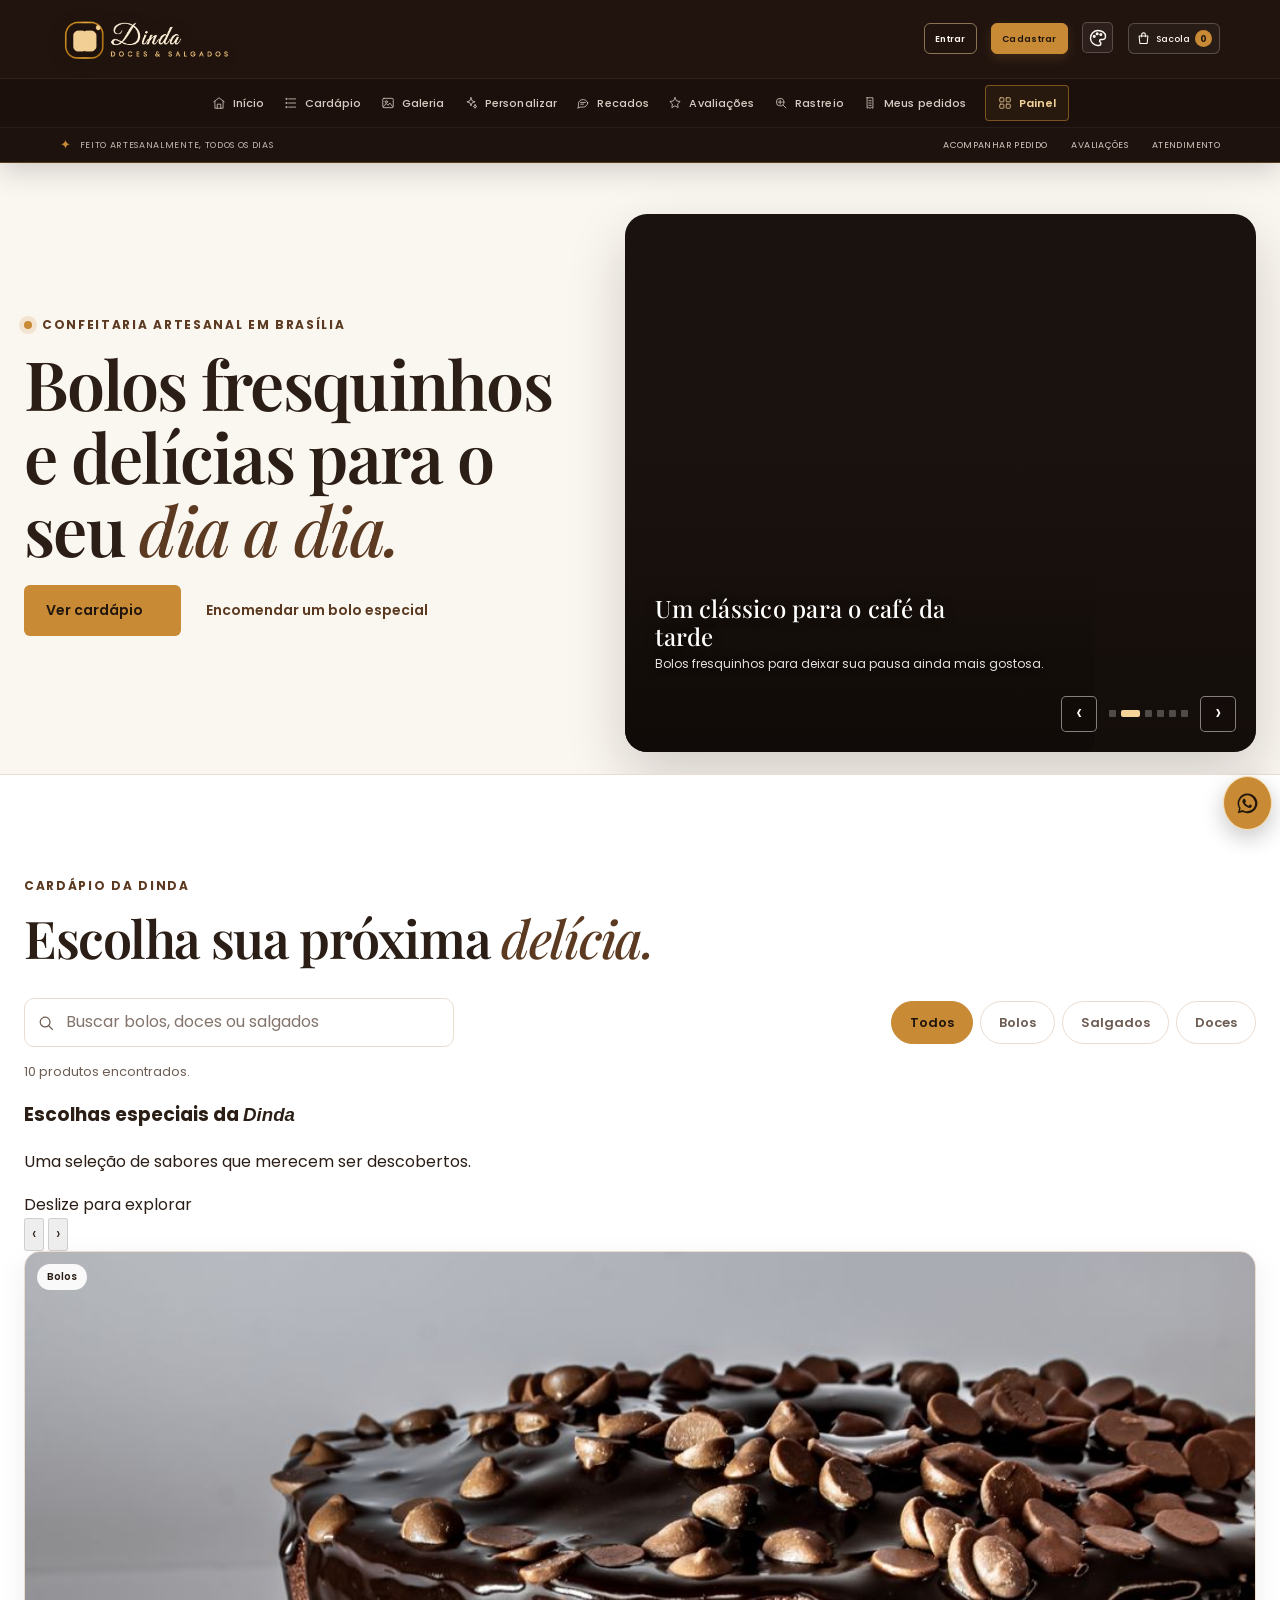
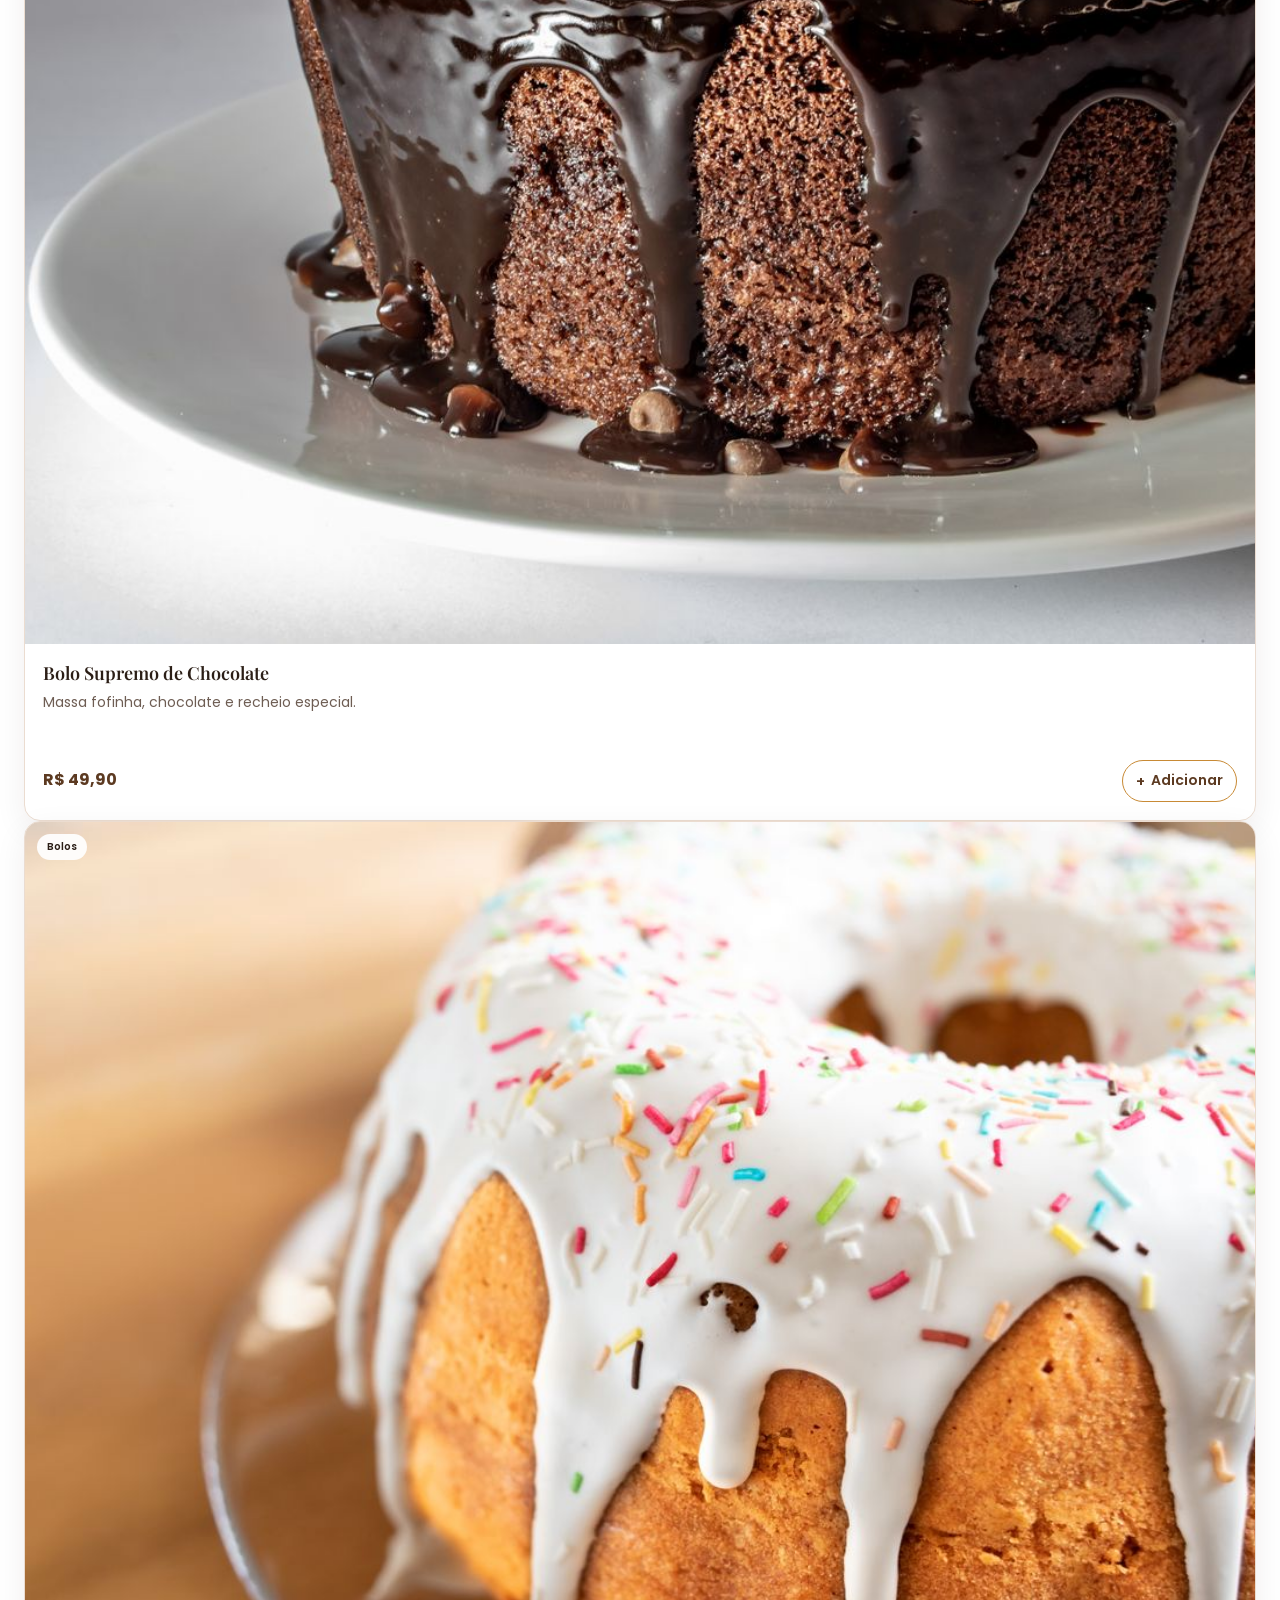
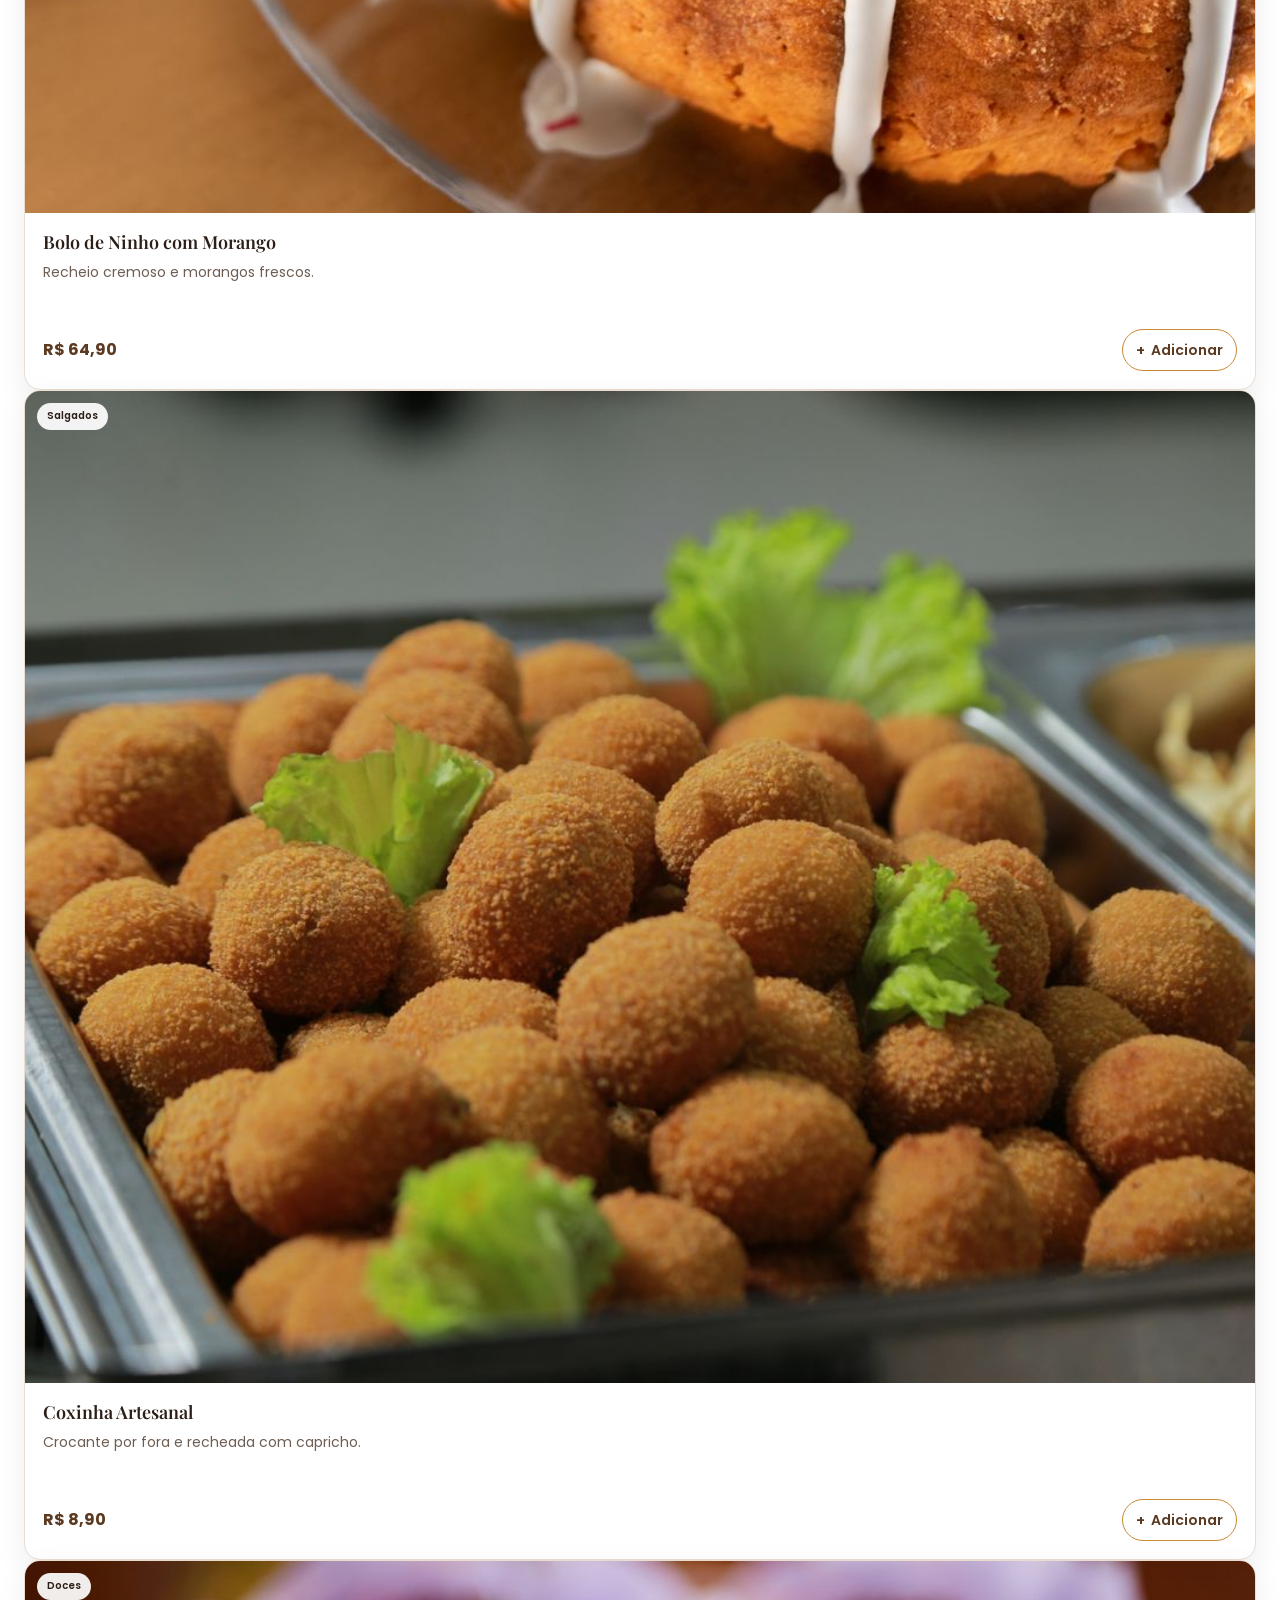
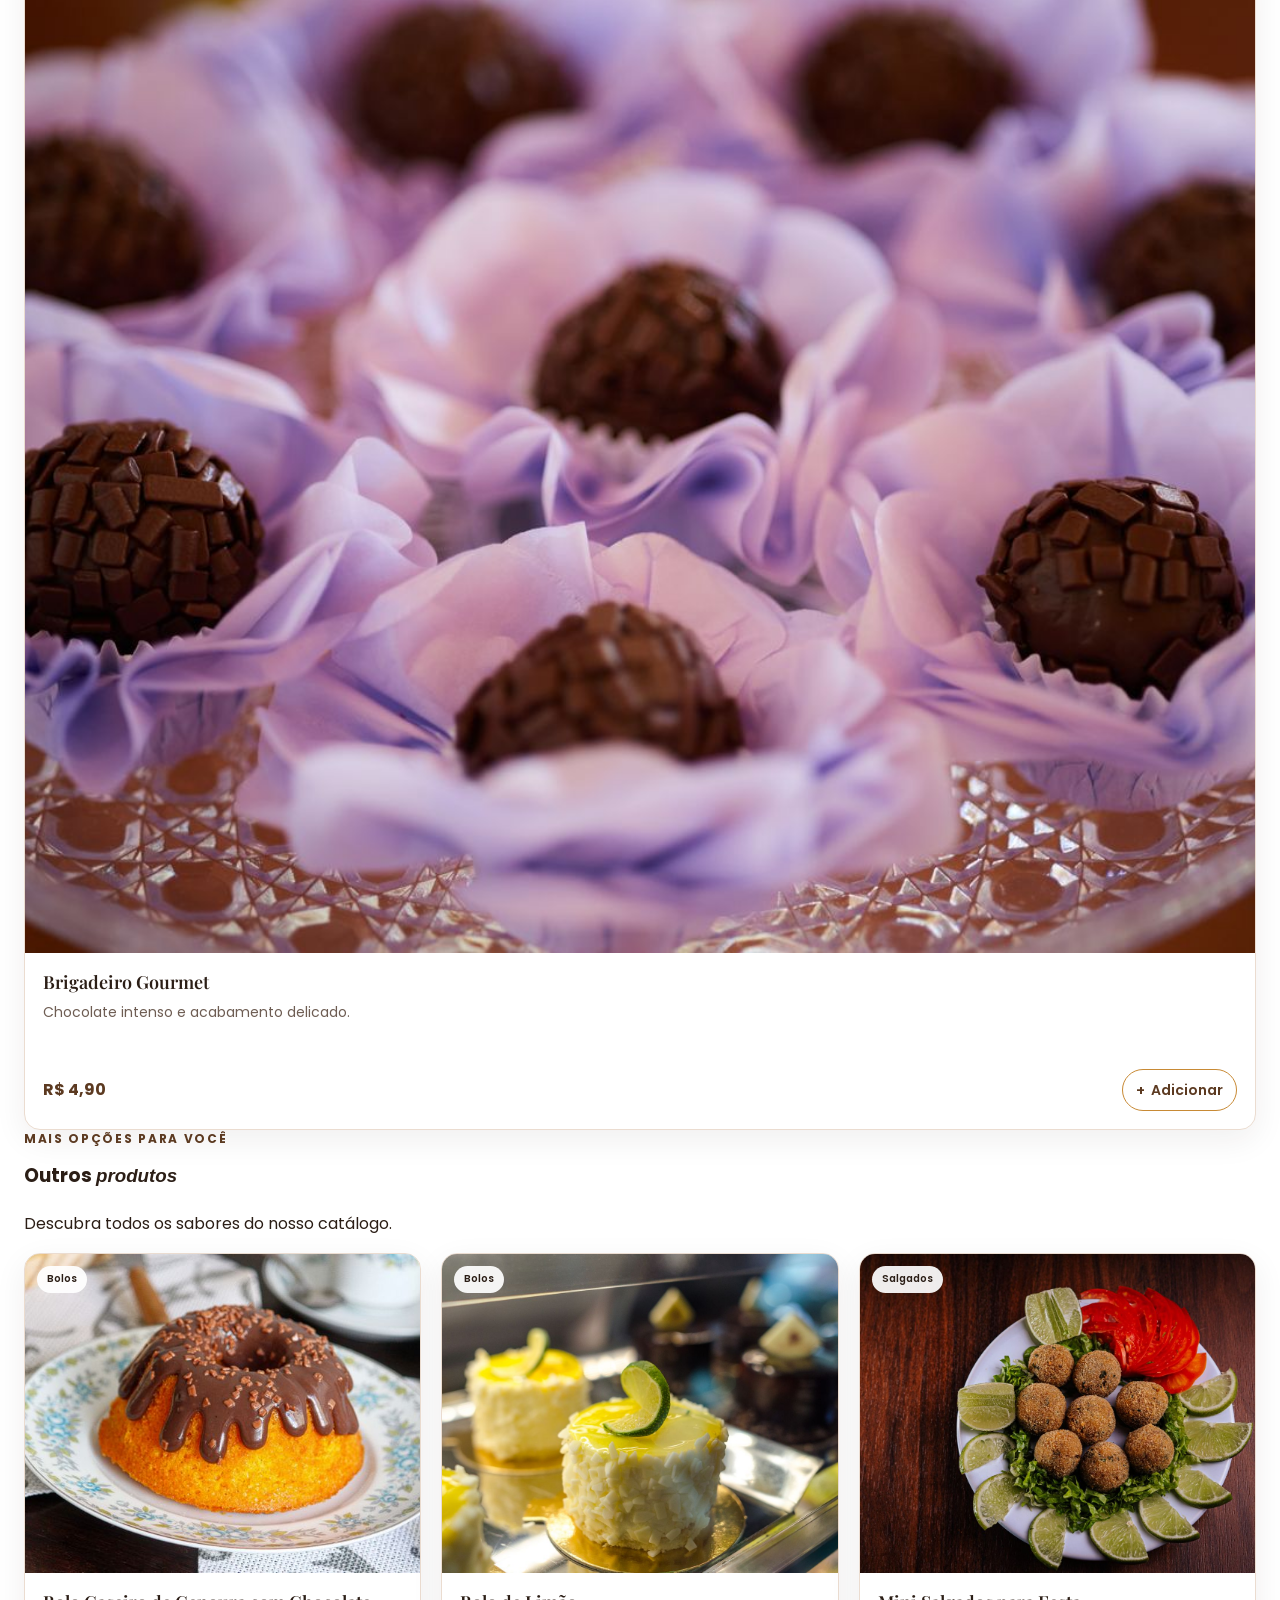
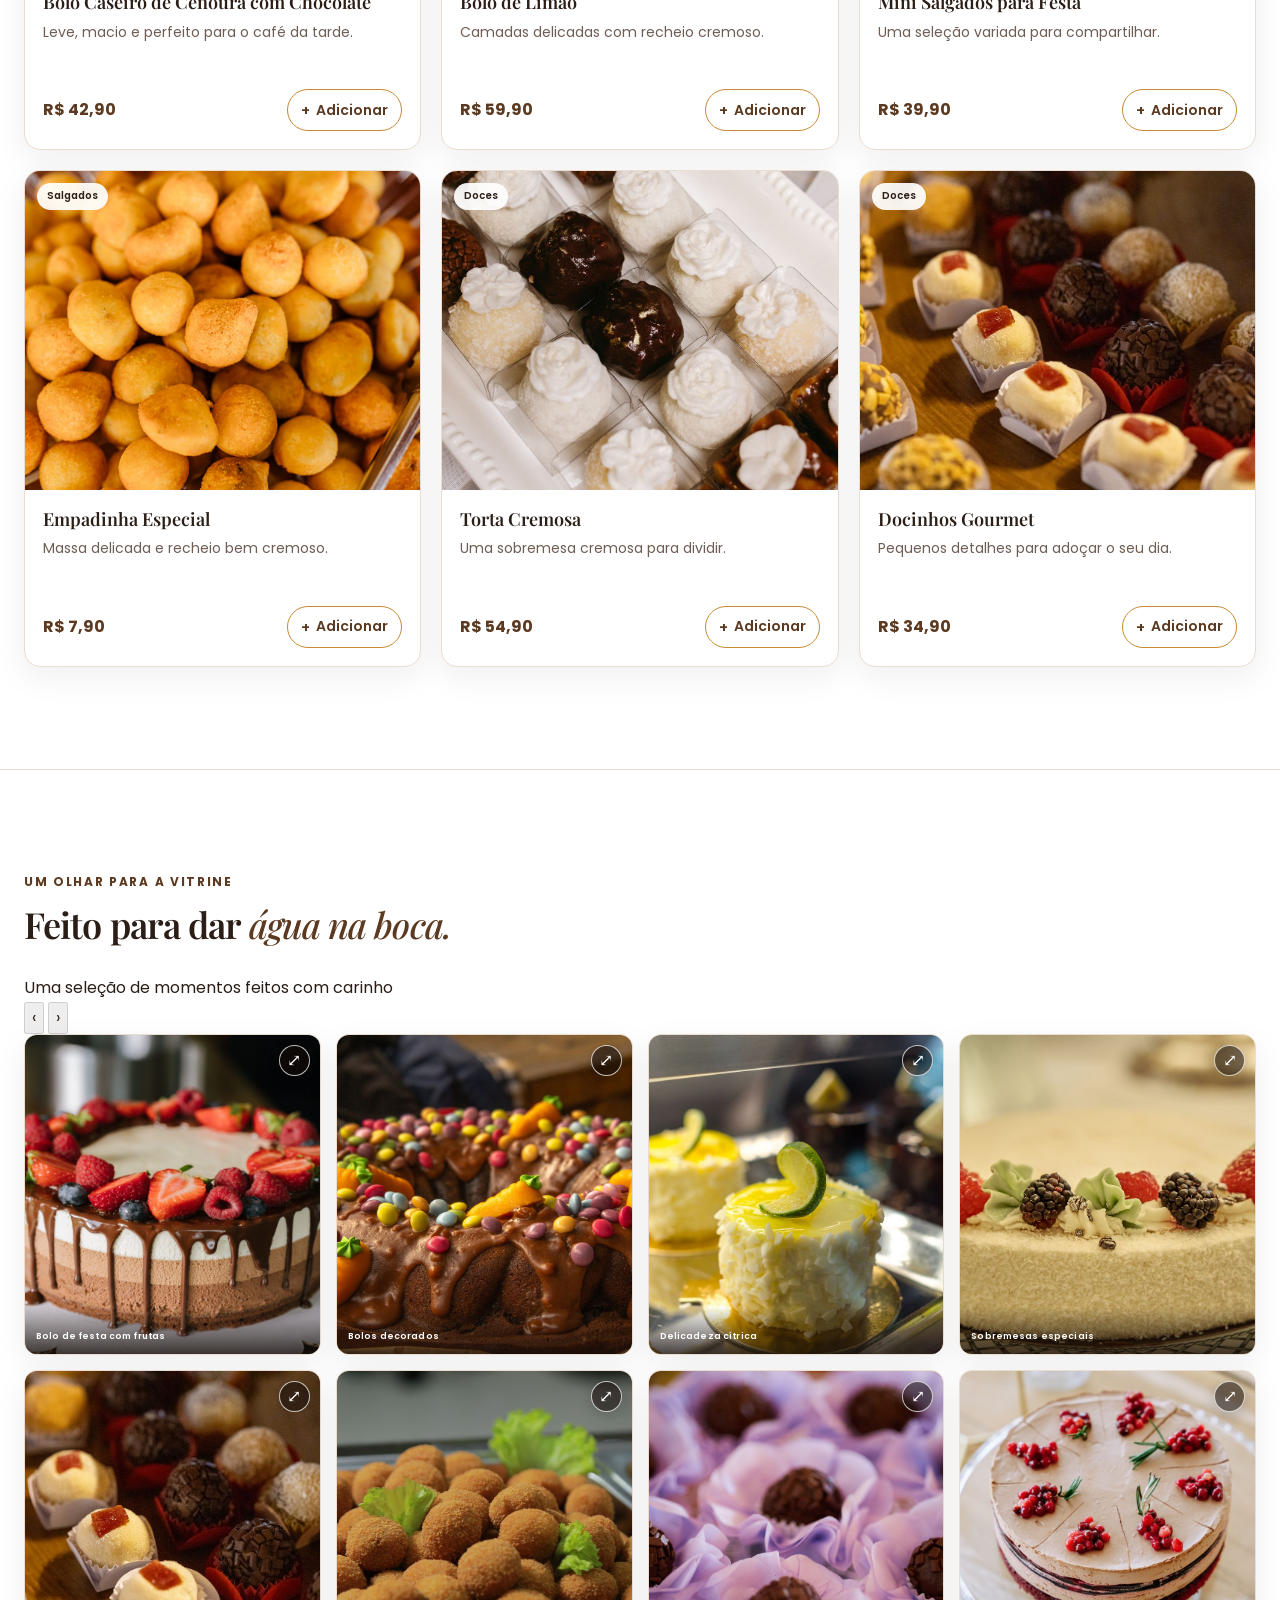
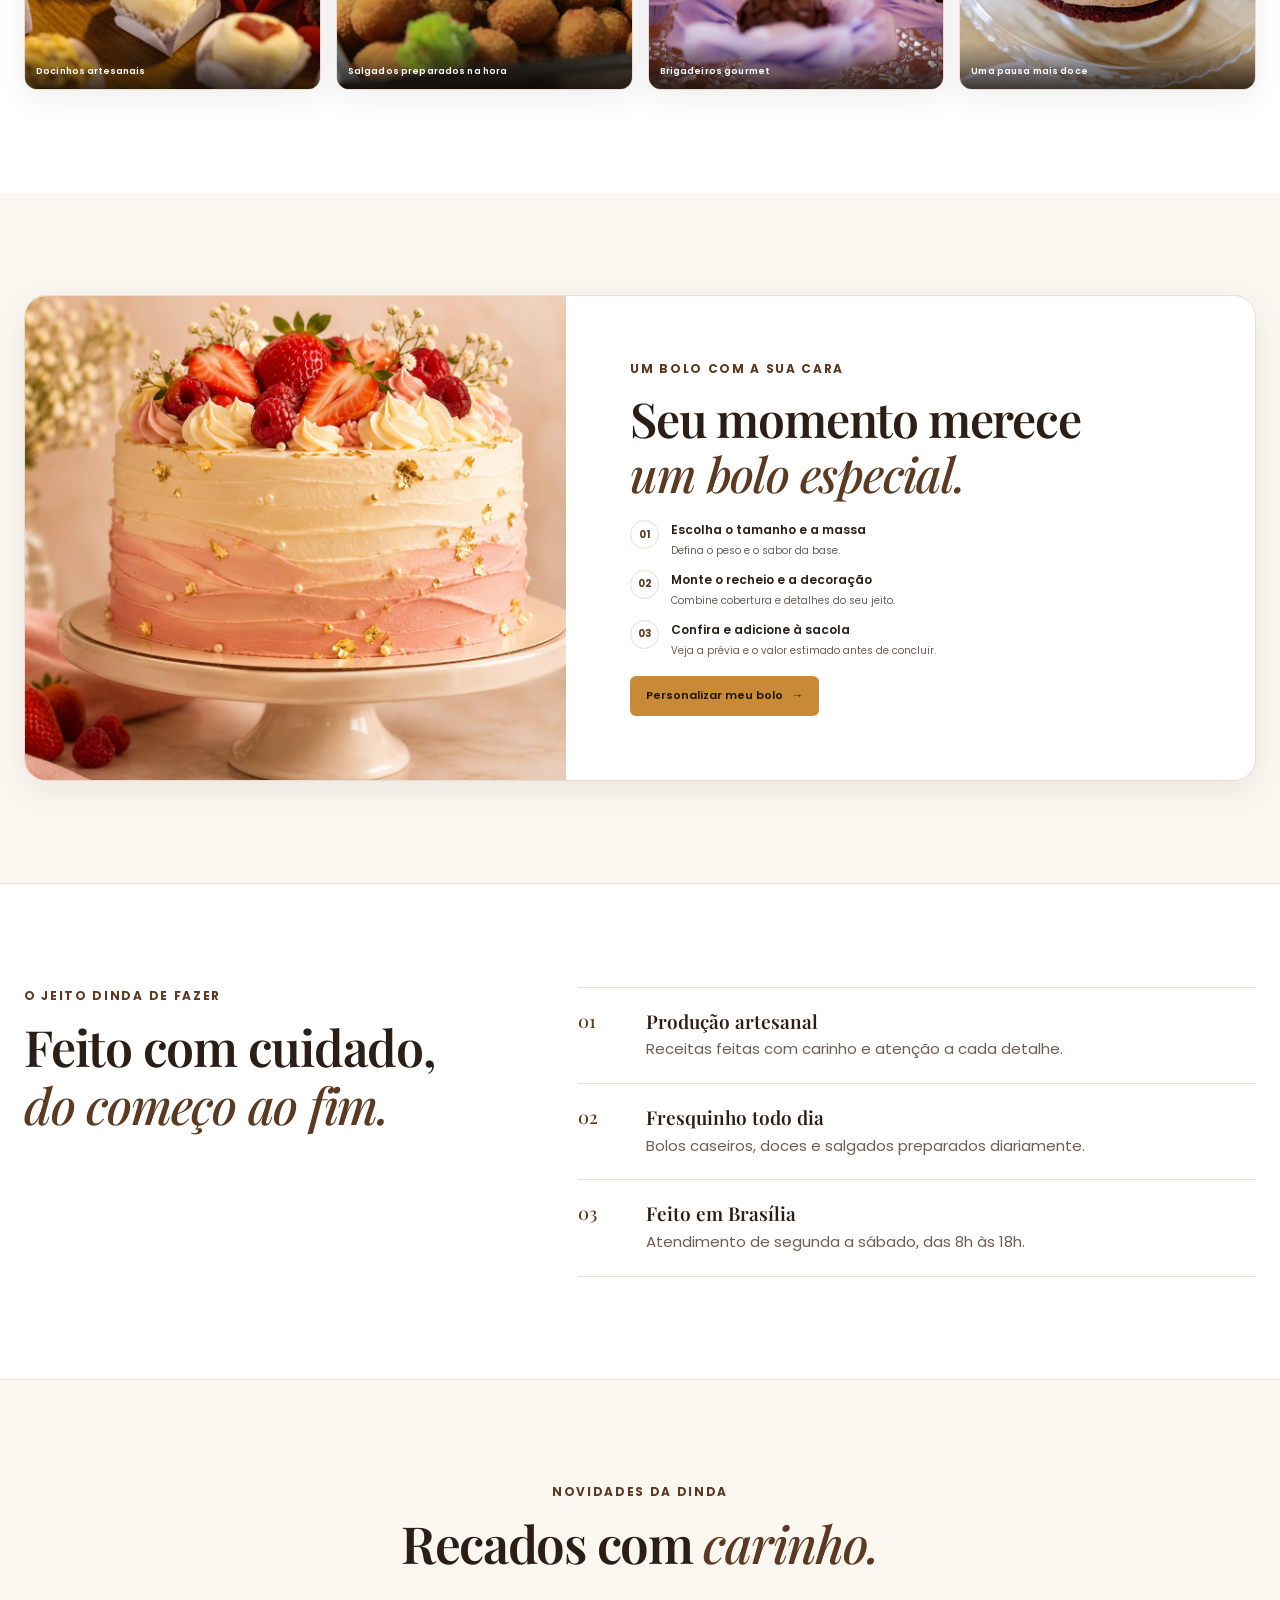
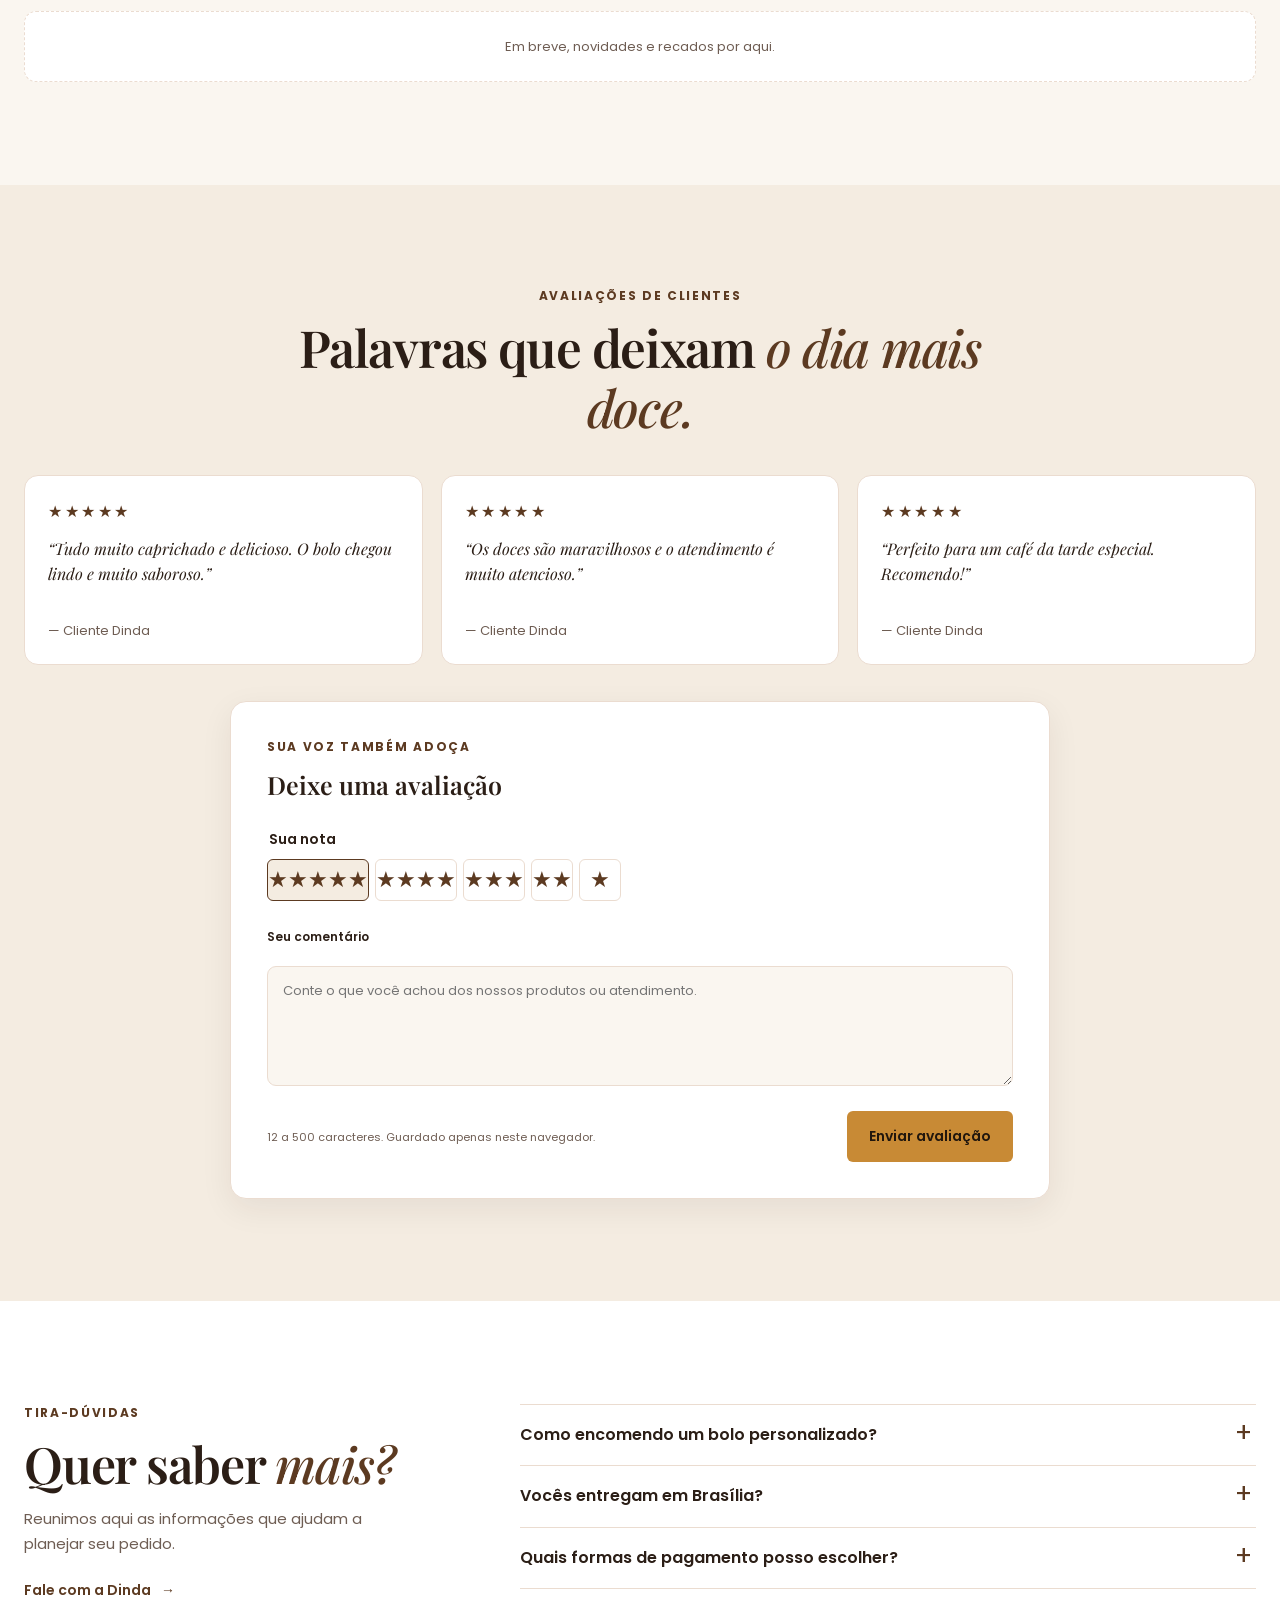
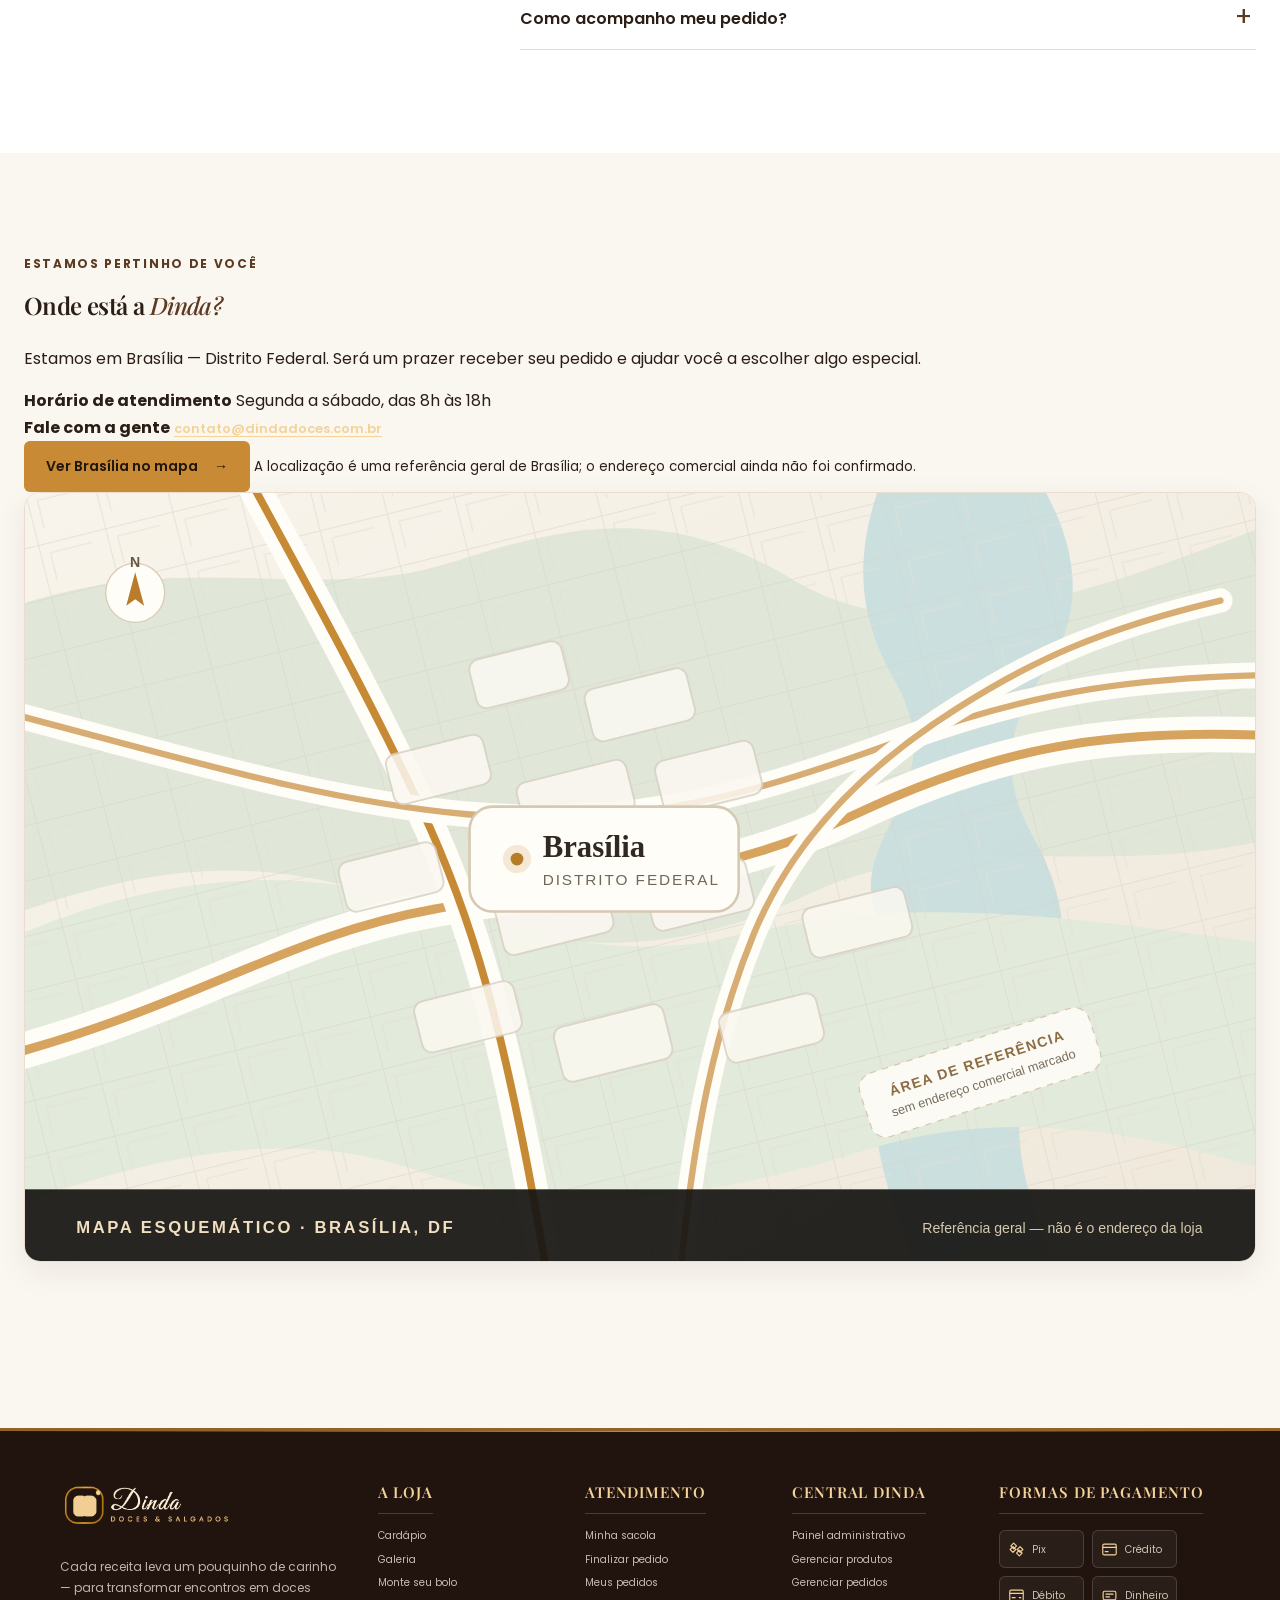
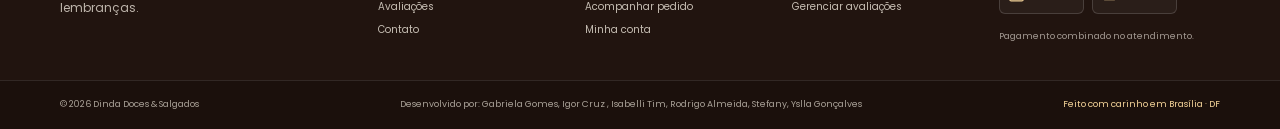
==== commit af93ab0f: "Add files via upload Nova atualização de página" ====
--- a/index.html
+++ b/index.html
@@ -32,6 +32,7 @@
   <script defer="" src="js/home.js"></script>
   <script defer="" src="js/hero-carousel.js"></script>
   <script defer="" src="js/section-reveal.js"></script>
+  <script defer="" src="js/vitrines-carousel.js"></script>
   <script defer="" src="js/gallery-lightbox.js"></script>
   <script defer="" src="js/blog.js"></script>
 </head>
@@ -91,15 +92,13 @@
       <nav aria-label="Menu principal" class="movel-menu" hidden="" id="movel-menu">
         <span class="movel-menu-titulo">Conheça a Dinda</span>
         <a class="navegacao-link" href="index.html#inicio">
-          <svg
-            aria-hidden="true" class="navegacao-icone" focusable="false" viewbox="0 0 24 24">
+          <svg aria-hidden="true" class="navegacao-icone" focusable="false" viewbox="0 0 24 24">
             <path d="m3 10 9-7 9 7M5 9v12h14V9M9 21v-7h6v7"></path>
           </svg>
           <span>Início</span>
         </a>
         <a class="navegacao-link" href="index.html#cardapio">
-          <svg aria-hidden="true"
-            class="navegacao-icone" focusable="false" viewbox="0 0 24 24">
+          <svg aria-hidden="true" class="navegacao-icone" focusable="false" viewbox="0 0 24 24">
             <path d="M8 5h12M8 12h12M8 19h12"></path>
             <circle cx="4" cy="5" r="1"></circle>
             <circle cx="4" cy="12" r="1"></circle>
@@ -108,37 +107,32 @@
           <span>Cardápio</span>
         </a>
         <a class="navegacao-link" href="index.html#galeria">
-          <svg aria-hidden="true"
-            class="navegacao-icone" focusable="false" viewbox="0 0 24 24">
+          <svg aria-hidden="true" class="navegacao-icone" focusable="false" viewbox="0 0 24 24">
             <rect height="16" rx="2" width="18" x="3" y="4"></rect>
             <circle cx="9" cy="10" r="2"></circle>
             <path d="m4 18 5-5 3 3 3-4 5 6"></path>
           </svg><span>Galeria de fotos</span></a>
-          <a class="navegacao-link" href="index.html#recados">
-            <svg
-            aria-hidden="true" class="navegacao-icone" focusable="false" viewbox="0 0 24 24">
+        <a class="navegacao-link" href="index.html#recados">
+          <svg aria-hidden="true" class="navegacao-icone" focusable="false" viewbox="0 0 24 24">
             <path d="M20 11.5a7.5 7.5 0 0 1-7.5 7.5H7l-4 2 1.4-4A7.5 7.5 0 1 1 20 11.5Z"></path>
             <path d="M8 11h8M8 14h5"></path>
           </svg>
           <span>Novidades e recados</span></a>
-          <a class="navegacao-link" href="personalizar.html">
-            <svg
-            aria-hidden="true" class="navegacao-icone" focusable="false" viewbox="0 0 24 24">
+        <a class="navegacao-link" href="personalizar.html">
+          <svg aria-hidden="true" class="navegacao-icone" focusable="false" viewbox="0 0 24 24">
             <path d="m12 3 1.8 5.2L19 10l-5.2 1.8L12 17l-1.8-5.2L5 10l5.2-1.8L12 3Z"></path>
             <path d="m19 15 .9 2.1L22 18l-2.1.9L19 21l-.9-2.1L16 18l2.1-.9L19 15Z"></path>
           </svg>
           <span>Personalizar seu bolo</span>
         </a>
         <a class="navegacao-link" href="index.html#depoimentos">
-          <svg
-            aria-hidden="true" class="navegacao-icone" focusable="false" viewbox="0 0 24 24">
+          <svg aria-hidden="true" class="navegacao-icone" focusable="false" viewbox="0 0 24 24">
             <path d="m12 3 2.7 5.5 6.1.9-4.4 4.3 1 6.1-5.4-2.9-5.4 2.9 1-6.1-4.4-4.3 6.1-.9L12 3Z"></path>
           </svg>
           <span>Avaliações e dúvidas</span>
         </a>
         <a class="navegacao-link" href="index.html#contato">
-          <svg
-            aria-hidden="true" class="navegacao-icone" focusable="false" viewbox="0 0 24 24">
+          <svg aria-hidden="true" class="navegacao-icone" focusable="false" viewbox="0 0 24 24">
             <path
               d="M6.5 3.5h3l1.7 4.2-2 1.6a15 15 0 0 0 5.5 5.5l1.6-2 4.2 1.7v3a2 2 0 0 1-2.2 2A17.5 17.5 0 0 1 4.5 5.7a2 2 0 0 1 2-2.2Z">
             </path>
@@ -146,67 +140,58 @@
           <span>Contato</span>
         </a>
         <a class="navegacao-link" href="index.html#localizacao">
-          <svg aria-hidden="true"
-            class="navegacao-icone" focusable="false" viewbox="0 0 24 24">
+          <svg aria-hidden="true" class="navegacao-icone" focusable="false" viewbox="0 0 24 24">
             <path d="M20 10c0 5-8 11-8 11S4 15 4 10a8 8 0 1 1 16 0Z"></path>
             <circle cx="12" cy="10" r="2.5"></circle>
           </svg>
           <span>Mapa de Brasília</span>
         </a>
         <span class="movel-menu-titulo">Seu pedido</span>
-        <a
-          class="navegacao-link" href="carrinho.html">
-          <svg aria-hidden="true" class="navegacao-icone" focusable="false"
-            viewbox="0 0 24 24">
+        <a class="navegacao-link" href="carrinho.html">
+          <svg aria-hidden="true" class="navegacao-icone" focusable="false" viewbox="0 0 24 24">
             <path d="M5 8h14l-1.2 12H6.2L5 8Z"></path>
             <path d="M9 9V6a3 3 0 0 1 6 0v3"></path>
           </svg>
           <span>Minha sacola</span>
         </a>
         <a class="navegacao-link" href="checkout.html">
-          <svg aria-hidden="true"
-            class="navegacao-icone" focusable="false" viewbox="0 0 24 24">
+          <svg aria-hidden="true" class="navegacao-icone" focusable="false" viewbox="0 0 24 24">
             <rect height="14" rx="2" width="18" x="3" y="5"></rect>
             <path d="M3 10h18M7 15h4"></path>
           </svg>
           <span>Finalizar pedido</span>
         </a>
         <a class="navegacao-link" href="meus-pedidos.html">
-          <svg
-            aria-hidden="true" class="navegacao-icone" focusable="false" viewbox="0 0 24 24">
+          <svg aria-hidden="true" class="navegacao-icone" focusable="false" viewbox="0 0 24 24">
             <path d="M7 3h10v18l-2.5-1.5L12 21l-2.5-1.5L7 21V3Z"></path>
             <path d="M10 8h4M10 12h4M10 16h4"></path>
           </svg>
           <span>Meus pedidos neste navegador</span>
         </a>
         <a class="navegacao-link" href="rastreio.html">
-          <svg
-            aria-hidden="true" class="navegacao-icone" focusable="false" viewbox="0 0 24 24">
+          <svg aria-hidden="true" class="navegacao-icone" focusable="false" viewbox="0 0 24 24">
             <circle cx="10.5" cy="10.5" r="6.5"></circle>
             <path d="m16 16 4.5 4.5M10.5 7v7M7 10.5h7"></path>
           </svg>
           <span>Acompanhar por referência</span>
         </a>
         <span class="movel-menu-titulo">Conta e central local</span>
-        <a
-          class="navegacao-link" href="login.html">
-          <svg aria-hidden="true" class="navegacao-icone" focusable="false"
-            viewbox="0 0 24 24">
+        <a class="navegacao-link" href="login.html">
+          <svg aria-hidden="true" class="navegacao-icone" focusable="false" viewbox="0 0 24 24">
             <circle cx="12" cy="8" r="3.2"></circle>
             <path d="M5.5 20a6.5 6.5 0 0 1 13 0"></path>
           </svg>
           <span>Entrar</span>
         </a>
         <a class="navegacao-link" href="cadastro.html">
-          <svg aria-hidden="true"
-            class="navegacao-icone" focusable="false" viewbox="0 0 24 24">
+          <svg aria-hidden="true" class="navegacao-icone" focusable="false" viewbox="0 0 24 24">
             <circle cx="9" cy="8" r="3"></circle>
             <path d="M3.5 20a5.5 5.5 0 0 1 11 0M18 8v6M15 11h6"></path>
           </svg>
           <span>Criar conta</span>
         </a>
-        <a class="navegacao-link administracao-entrada-link" href="painel.html"><svg
-            aria-hidden="true" class="navegacao-icone" focusable="false" viewbox="0 0 24 24">
+        <a class="navegacao-link administracao-entrada-link" href="painel.html"><svg aria-hidden="true"
+            class="navegacao-icone" focusable="false" viewbox="0 0 24 24">
             <rect height="7" rx="1" width="7" x="3" y="3"></rect>
             <rect height="7" rx="1" width="7" x="14" y="3"></rect>
             <rect height="7" rx="1" width="7" x="3" y="14"></rect>
@@ -219,15 +204,13 @@
     <div class="cabecalho-navegacao-linha">
       <nav aria-label="Navegação principal" class="computador-navegacao estrutura">
         <a class="navegacao-link" href="index.html#inicio">
-          <svg aria-hidden="true" class="navegacao-icone"
-            focusable="false" viewbox="0 0 24 24">
+          <svg aria-hidden="true" class="navegacao-icone" focusable="false" viewbox="0 0 24 24">
             <path d="m3 10 9-7 9 7M5 9v12h14V9M9 21v-7h6v7"></path>
           </svg>
           <span>Início</span>
         </a>
         <a class="navegacao-link" href="index.html#cardapio">
-          <svg aria-hidden="true"
-            class="navegacao-icone" focusable="false" viewbox="0 0 24 24">
+          <svg aria-hidden="true" class="navegacao-icone" focusable="false" viewbox="0 0 24 24">
             <path d="M8 5h12M8 12h12M8 19h12"></path>
             <circle cx="4" cy="5" r="1"></circle>
             <circle cx="4" cy="12" r="1"></circle>
@@ -236,8 +219,7 @@
           <span>Cardápio</span>
         </a>
         <a class="navegacao-link" href="index.html#galeria">
-          <svg aria-hidden="true"
-            class="navegacao-icone" focusable="false" viewbox="0 0 24 24">
+          <svg aria-hidden="true" class="navegacao-icone" focusable="false" viewbox="0 0 24 24">
             <rect height="16" rx="2" width="18" x="3" y="4"></rect>
             <circle cx="9" cy="10" r="2"></circle>
             <path d="m4 18 5-5 3 3 3-4 5 6"></path>
@@ -245,43 +227,40 @@
           <span>Galeria</span>
         </a>
         <a class="navegacao-link" href="personalizar.html">
-          <svg aria-hidden="true"
-            class="navegacao-icone" focusable="false" viewbox="0 0 24 24">
+          <svg aria-hidden="true" class="navegacao-icone" focusable="false" viewbox="0 0 24 24">
             <path d="m12 3 1.8 5.2L19 10l-5.2 1.8L12 17l-1.8-5.2L5 10l5.2-1.8L12 3Z"></path>
             <path d="m19 15 .9 2.1L22 18l-2.1.9L19 21l-.9-2.1L16 18l2.1-.9L19 15Z"></path>
           </svg>
           <span>Personalizar</span>
         </a>
-        <a class="navegacao-link" href="index.html#recados"><svg aria-hidden="true"
-            class="navegacao-icone" focusable="false" viewbox="0 0 24 24">
+        <a class="navegacao-link" href="index.html#recados"><svg aria-hidden="true" class="navegacao-icone"
+            focusable="false" viewbox="0 0 24 24">
             <path d="M20 11.5a7.5 7.5 0 0 1-7.5 7.5H7l-4 2 1.4-4A7.5 7.5 0 1 1 20 11.5Z"></path>
             <path d="M8 11h8M8 14h5"></path>
           </svg>
           <span>Recados</span>
         </a>
-        <a class="navegacao-link" href="index.html#depoimentos"><svg aria-hidden="true"
-            class="navegacao-icone" focusable="false" viewbox="0 0 24 24">
+        <a class="navegacao-link" href="index.html#depoimentos"><svg aria-hidden="true" class="navegacao-icone"
+            focusable="false" viewbox="0 0 24 24">
             <path d="m12 3 2.7 5.5 6.1.9-4.4 4.3 1 6.1-5.4-2.9-5.4 2.9 1-6.1-4.4-4.3 6.1-.9L12 3Z"></path>
           </svg>
           <span>Avaliações</span>
         </a>
-        <a class="navegacao-link" href="rastreio.html"><svg aria-hidden="true"
-            class="navegacao-icone" focusable="false" viewbox="0 0 24 24">
+        <a class="navegacao-link" href="rastreio.html"><svg aria-hidden="true" class="navegacao-icone" focusable="false"
+            viewbox="0 0 24 24">
             <circle cx="10.5" cy="10.5" r="6.5"></circle>
             <path d="m16 16 4.5 4.5M10.5 7v7M7 10.5h7"></path>
           </svg>
           <span>Rastreio</span>
         </a>
         <a class="navegacao-link" href="meus-pedidos.html">
-          <svg aria-hidden="true"
-            class="navegacao-icone" focusable="false" viewbox="0 0 24 24">
+          <svg aria-hidden="true" class="navegacao-icone" focusable="false" viewbox="0 0 24 24">
             <path d="M7 3h10v18l-2.5-1.5L12 21l-2.5-1.5L7 21V3Z"></path>
             <path d="M10 8h4M10 12h4M10 16h4"></path>
           </svg>
           <span>Meus pedidos</span>
         </a>
-        <a class="navegacao-link administracao-entrada-link"
-          href="painel.html">
+        <a class="navegacao-link administracao-entrada-link" href="painel.html">
           <svg aria-hidden="true" class="navegacao-icone" focusable="false" viewbox="0 0 24 24">
             <rect height="7" rx="1" width="7" x="3" y="3"></rect>
             <rect height="7" rx="1" width="7" x="14" y="3"></rect>
@@ -451,208 +430,41 @@
         <p aria-live="polite" class="catalogo-status" id="catalogo-status">
           Carregando o cardápio…
         </p>
-        <div class="produto-grade" id="produto-grade">
-          <article class="produto-cartao" data-categoria="bolos" data-id="bolo-1" data-nome="Bolo Supremo de Chocolate"
-            data-produto-cartao="">
-            <div class="produto-imagem">
-              <img alt="Bolo de chocolate artesanal" height="853" loading="lazy" src="img/bolo5.jpg"
-                width="1280" /><span class="produto-etiqueta">Bolos</span>
-            </div>
-            <div class="produto-conteudo">
+        <section class="vitrine-bloco vitrine-destaques" data-vitrine-carrossel
+          aria-labelledby="produtos-destaque-titulo">
+          <div class="vitrine-destaques-moldura">
+            <div class="vitrine-bloco-cabecalho vitrine-destaques-cabecalho">
               <div>
-                <h3>Bolo Supremo de Chocolate</h3>
-                <p>Massa fofinha, chocolate e recheio especial.</p>
+                <h3 id="produtos-destaque-titulo">Escolhas especiais da <em>Dinda</em></h3>
+                <p>Uma seleção de sabores que merecem ser descobertos.</p>
               </div>
-              <div class="produto-inferior">
-                <strong>R$ 49,90</strong><button aria-label="Adicionar Bolo Supremo de Chocolate à sacola"
-                  class="adicionar-botao" data-adicionar="bolo-1" type="button">
-                  <span aria-hidden="true">+</span> Adicionar
-                </button>
+              <div class="vitrine-controles" aria-label="Controles dos produtos em destaque">
+                <span class="vitrine-dica">Deslize para explorar</span>
+                <div class="vitrine-botoes">
+                  <button class="vitrine-seta" type="button" data-vitrine-anterior
+                    aria-label="Destaques anteriores">‹</button>
+                  <button class="vitrine-seta" type="button" data-vitrine-proximo
+                    aria-label="Próximos destaques">›</button>
+                </div>
               </div>
             </div>
-          </article>
-          <article class="produto-cartao" data-categoria="bolos" data-id="bolo-2"
-            data-nome="Bolo Caseiro de Cenoura com Chocolate" data-produto-cartao="">
-            <div class="produto-imagem">
-              <img alt="Bolo de cenoura caseiro com cobertura de chocolate" height="427" loading="lazy"
-                src="img/bolo-5.jpg" width="640" /><span class="produto-etiqueta">Bolos</span>
-            </div>
-            <div class="produto-conteudo">
-              <div>
-                <h3>Bolo Caseiro de Cenoura com Chocolate</h3>
-                <p>Leve, macio e perfeito para o café da tarde.</p>
-              </div>
-              <div class="produto-inferior">
-                <strong>R$ 42,90</strong><button aria-label="Adicionar Bolo Caseiro de Cenoura com Chocolate à sacola"
-                  class="adicionar-botao" data-adicionar="bolo-2" type="button">
-                  <span aria-hidden="true">+</span> Adicionar
-                </button>
-              </div>
-            </div>
-          </article>
-          <article class="produto-cartao" data-categoria="bolos" data-id="bolo-3" data-nome="Bolo de Limão"
-            data-produto-cartao="">
-            <div class="produto-imagem">
-              <img alt="Bolo de limão com cobertura cremosa" height="848" loading="lazy" src="img/bolo-limao.jpg"
-                width="1280" /><span class="produto-etiqueta">Bolos</span>
-            </div>
-            <div class="produto-conteudo">
-              <div>
-                <h3>Bolo de Limão</h3>
-                <p>Camadas delicadas com recheio cremoso.</p>
-              </div>
-              <div class="produto-inferior">
-                <strong>R$ 59,90</strong><button aria-label="Adicionar Bolo de Limão à sacola" class="adicionar-botao"
-                  data-adicionar="bolo-3" type="button">
-                  <span aria-hidden="true">+</span> Adicionar
-                </button>
-              </div>
-            </div>
-          </article>
-          <article class="produto-cartao" data-categoria="bolos" data-id="bolo-4" data-nome="Bolo de Ninho com Morango"
-            data-produto-cartao="">
-            <div class="produto-imagem">
-              <img alt="Bolo decorado com creme e morangos" height="854" loading="lazy" src="img/bolo7.jpg"
-                width="1279" /><span class="produto-etiqueta">Bolos</span>
-            </div>
-            <div class="produto-conteudo">
-              <div>
-                <h3>Bolo de Ninho com Morango</h3>
-                <p>Recheio cremoso e morangos frescos.</p>
-              </div>
-              <div class="produto-inferior">
-                <strong>R$ 64,90</strong><button aria-label="Adicionar Bolo de Ninho com Morango à sacola"
-                  class="adicionar-botao" data-adicionar="bolo-4" type="button">
-                  <span aria-hidden="true">+</span> Adicionar
-                </button>
-              </div>
-            </div>
-          </article>
-          <article class="produto-cartao" data-categoria="salgados" data-id="salgado-1" data-nome="Coxinha Artesanal"
-            data-produto-cartao="">
-            <div class="produto-imagem">
-              <img alt="Seleção de salgados artesanais" height="853" loading="lazy" src="img/salgados.jpg"
-                width="1280" /><span class="produto-etiqueta">Salgados</span>
-            </div>
-            <div class="produto-conteudo">
-              <div>
-                <h3>Coxinha Artesanal</h3>
-                <p>Crocante por fora e recheada com capricho.</p>
-              </div>
-              <div class="produto-inferior">
-                <strong>R$ 8,90</strong>
-                <button aria-label="Adicionar Coxinha Artesanal à sacola"
-                  class="adicionar-botao" data-adicionar="salgado-1" type="button">
-                  <span aria-hidden="true">+</span> Adicionar
-                </button>
-              </div>
-            </div>
-          </article>
-          <article class="produto-cartao" data-categoria="salgados" data-id="salgado-2"
-            data-nome="Mini Salgados para Festa" data-produto-cartao="">
-            <div class="produto-imagem">
-              <img alt="Mini salgados variados para festa" height="1919" loading="lazy" src="img/salgados1.jpg"
-                width="1280" />
-                <span class="produto-etiqueta">Salgados</span>
-            </div>
-            <div class="produto-conteudo">
-              <div>
-                <h3>Mini Salgados para Festa</h3>
-                <p>Uma seleção variada para compartilhar.</p>
-              </div>
-              <div class="produto-inferior">
-                <strong>R$ 39,90</strong>
-                <button aria-label="Adicionar Mini Salgados para Festa à sacola"
-                  class="adicionar-botao" data-adicionar="salgado-2" type="button">
-                  <span aria-hidden="true">+</span> Adicionar
-                </button>
-              </div>
-            </div>
-          </article>
-          <article class="produto-cartao" data-categoria="salgados" data-id="salgado-3" data-nome="Empadinha Especial"
-            data-produto-cartao="">
-            <div class="produto-imagem">
-              <img alt="Salgado artesanal assado" height="1919" loading="lazy" src="img/coxinha.jpg"
-                width="1280" /><span class="produto-etiqueta">Salgados</span>
-            </div>
-            <div class="produto-conteudo">
-              <div>
-                <h3>Empadinha Especial</h3>
-                <p>Massa delicada e recheio bem cremoso.</p>
-              </div>
-              <div class="produto-inferior">
-                <strong>R$ 7,90</strong>
-                <button aria-label="Adicionar Empadinha Especial à sacola"
-                  class="adicionar-botao" data-adicionar="salgado-3" type="button">
-                  <span aria-hidden="true">+</span> Adicionar
-                </button>
-              </div>
-            </div>
-          </article>
-          <article class="produto-cartao" data-categoria="doces" data-id="doce-1" data-nome="Brigadeiro Gourmet"
-            data-produto-cartao="">
-            <div class="produto-imagem">
-              <img alt="Brigadeiros gourmet enrolados" height="853" loading="lazy" src="img/brigadeiro.jpg"
-                width="1279" /><span class="produto-etiqueta">Doces</span>
-            </div>
-            <div class="produto-conteudo">
-              <div>
-                <h3>Brigadeiro Gourmet</h3>
-                <p>Chocolate intenso e acabamento delicado.</p>
-              </div>
-              <div class="produto-inferior">
-                <strong>R$ 4,90</strong>
-                <button aria-label="Adicionar Brigadeiro Gourmet à sacola"
-                  class="adicionar-botao" data-adicionar="doce-1" type="button">
-                  <span aria-hidden="true">+</span> Adicionar
-                </button>
-              </div>
-            </div>
-          </article>
-          <article class="produto-cartao" data-categoria="doces" data-id="doce-2" data-nome="Torta Cremosa"
-            data-produto-cartao="">
-            <div class="produto-imagem">
-              <img alt="Doces artesanais variados" height="853" loading="lazy" src="img/docinhos.jpg"
-                width="1280" /><span class="produto-etiqueta">Doces</span>
-            </div>
-            <div class="produto-conteudo">
-              <div>
-                <h3>Torta Cremosa</h3>
-                <p>Uma sobremesa cremosa para dividir.</p>
-              </div>
-              <div class="produto-inferior">
-                <strong>R$ 54,90</strong>
-                <button aria-label="Adicionar Torta Cremosa à sacola" class="adicionar-botao"
-                  data-adicionar="doce-2" type="button">
-                  <span aria-hidden="true">+</span> Adicionar
-                </button>
-              </div>
-            </div>
-          </article>
-          <article class="produto-cartao" data-categoria="doces" data-id="doce-3" data-nome="Docinhos Gourmet"
-            data-produto-cartao="">
-            <div class="produto-imagem">
-              <img alt="Docinhos gourmet para comemoração" height="853" loading="lazy" src="img/docinhos1.jpg"
-                width="1280" /><span class="produto-etiqueta">Doces</span>
-            </div>
-            <div class="produto-conteudo">
-              <div>
-                <h3>Docinhos Gourmet</h3>
-                <p>Pequenos detalhes para adoçar o seu dia.</p>
-              </div>
-              <div class="produto-inferior">
-                <strong>R$ 34,90</strong>
-                <button aria-label="Adicionar Docinhos Gourmet à sacola"
-                  class="adicionar-botao" data-adicionar="doce-3" type="button">
-                  <span aria-hidden="true">+</span> Adicionar
-                </button>
-              </div>
-            </div>
-          </article>
-        </div>
-        <p class="nao-resultados" hidden="" id="nao-resultados">
-          Nenhum produto encontrado. Tente outro nome ou categoria.
-        </p>
+            <div class="vitrine-destaque-trilho" id="produtos-destaque-grade" data-vitrine-trilho
+              aria-label="Produtos em destaque"></div>
+          </div>
+        </section>
+        <section class="vitrine-bloco vitrine-outros" aria-labelledby="outros-produtos-titulo">
+          <div class="vitrine-bloco-cabecalho vitrine-outros-cabecalho">
+            <div>
+              <p class="sobretitulo">Mais opções para você</p>
+              <h3 id="outros-produtos-titulo">Outros <em>produtos</em></h3>
+              <p>Descubra todos os sabores do nosso catálogo.</p>
+            </div>
+          </div>
+          <div class="produto-grade" id="produto-grade" aria-label="Todos os outros produtos"></div>
+          <p class="nao-resultados" hidden="" id="nao-resultados">
+            Nenhum produto encontrado. Tente outro nome ou categoria.
+          </p>
+        </section>
       </div>
     </section>
     <section aria-labelledby="galeria-titulo" class="secao galeria-secao" id="galeria">
@@ -667,77 +479,86 @@
             ampliada.
           </p>
         </div>
-        <div aria-label="Galeria de produtos da Dinda" class="foto-galeria" role="group">
-          <figure class="galeria-foto">
-            <button aria-haspopup="dialog" aria-label="Ampliar foto: Bolos caseiros" class="galeria-abrir-botao"
-              data-galeria-gatilho="" type="button">
-              <img alt="Bolo artesanal da galeria Dinda" height="848" loading="lazy" src="img/bolo-3.jpg"
-                width="1280" />
-            </button>
-            <figcaption>Bolos caseiros</figcaption>
-          </figure>
-          <figure class="galeria-foto">
-            <button aria-haspopup="dialog" aria-label="Ampliar foto: Momentos especiais" class="galeria-abrir-botao"
-              data-galeria-gatilho="" type="button">
-              <img alt="Bolo decorado da galeria Dinda" height="427" loading="lazy" src="img/bolo4.jpg" width="640" />
-            </button>
-            <figcaption>Momentos especiais</figcaption>
-          </figure>
-          <figure class="galeria-foto">
-            <button aria-haspopup="dialog" aria-label="Ampliar foto: Um carinho de chocolate"
-              class="galeria-abrir-botao" data-galeria-gatilho="" type="button">
-              <img alt="Bolo de chocolate da galeria Dinda" height="427" loading="lazy" src="img/bolo5.jpg"
-                width="640" />
-            </button>
-            <figcaption>Um carinho de chocolate</figcaption>
-          </figure>
-          <figure class="galeria-foto">
-            <button aria-haspopup="dialog" aria-label="Ampliar foto: Detalhes feitos à mão" class="galeria-abrir-botao"
-              data-galeria-gatilho="" type="button">
-              <img alt="Bolo com morangos da galeria Dinda" height="854" loading="lazy" src="img/bolo7.jpg"
-                width="1279" />
-            </button>
-            <figcaption>Detalhes feitos à mão</figcaption>
-          </figure>
-          <figure class="galeria-foto">
-            <button aria-haspopup="dialog" aria-label="Ampliar foto: Docinhos para compartilhar"
-              class="galeria-abrir-botao" data-galeria-gatilho="" type="button">
-              <img alt="Brigadeiros gourmet preparados artesanalmente" height="853" loading="lazy"
-                src="img/brigadeiro.jpg" width="1279" />
-            </button>
-            <figcaption>Docinhos para compartilhar</figcaption>
-          </figure>
-          <figure class="galeria-foto">
-            <button aria-haspopup="dialog" aria-label="Ampliar foto: Salgados fresquinhos" class="galeria-abrir-botao"
-              data-galeria-gatilho="" type="button">
-              <img alt="Salgados artesanais assados" height="1919" loading="lazy" src="img/coxinha.jpg" width="1280" />
-            </button>
-            <figcaption>Salgados fresquinhos</figcaption>
-          </figure>
-          <figure class="galeria-foto">
-            <button aria-haspopup="dialog" aria-label="Ampliar foto: Pequenas delícias" class="galeria-abrir-botao"
-              data-galeria-gatilho="" type="button">
-              <img alt="Seleção de docinhos da Dinda" height="853" loading="lazy" src="img/docinhos1.jpg"
-                width="1280" />
-            </button>
-            <figcaption>Pequenas delícias</figcaption>
-          </figure>
-          <figure class="galeria-foto">
-            <button aria-haspopup="dialog" aria-label="Ampliar foto: Para celebrar junto" class="galeria-abrir-botao"
-              data-galeria-gatilho="" type="button">
-              <img alt="Mini salgados variados para festa" height="1919" loading="lazy" src="img/salgados1.jpg"
-                width="1280" />
-            </button>
-            <figcaption>Para celebrar junto</figcaption>
-          </figure>
+        <div class="vitrine-carrossel galeria-carrossel" data-vitrine-carrossel>
+          <div class="vitrine-controles" aria-label="Controles do carrossel da galeria">
+            <span class="vitrine-dica">Uma seleção de momentos feitos com carinho</span>
+            <div class="vitrine-botoes">
+              <button class="vitrine-seta" type="button" data-vitrine-anterior aria-label="Fotos anteriores">‹</button>
+              <button class="vitrine-seta" type="button" data-vitrine-proximo aria-label="Próximas fotos">›</button>
+            </div>
+          </div>
+          <div aria-label="Galeria de produtos da Dinda" class="foto-galeria" role="group" data-vitrine-trilho>
+            <figure class="galeria-foto">
+              <button aria-haspopup="dialog" aria-label="Ampliar foto: Bolo de festa com frutas"
+                class="galeria-abrir-botao" data-galeria-gatilho="" type="button">
+                <img alt="Bolo de festa decorado com frutas vermelhas" height="848" loading="lazy" src="img/bolo6.jpg"
+                  width="1280" />
+              </button>
+              <figcaption>Bolo de festa com frutas</figcaption>
+            </figure>
+            <figure class="galeria-foto">
+              <button aria-haspopup="dialog" aria-label="Ampliar foto: Bolos decorados" class="galeria-abrir-botao"
+                data-galeria-gatilho="" type="button">
+                <img alt="Bolos artesanais decorados" height="427" loading="lazy" src="img/bolo8.jpg" width="640" />
+              </button>
+              <figcaption>Bolos decorados</figcaption>
+            </figure>
+            <figure class="galeria-foto">
+              <button aria-haspopup="dialog" aria-label="Ampliar foto: Delicadeza cítrica" class="galeria-abrir-botao"
+                data-galeria-gatilho="" type="button">
+                <img alt="Bolinhos cítricos com cobertura de limão" height="427" loading="lazy" src="img/bolo-limao.jpg"
+                  width="640" />
+              </button>
+              <figcaption>Delicadeza cítrica</figcaption>
+            </figure>
+            <figure class="galeria-foto">
+              <button aria-haspopup="dialog" aria-label="Ampliar foto: Sobremesas especiais" class="galeria-abrir-botao"
+                data-galeria-gatilho="" type="button">
+                <img alt="Torta branca decorada com frutas vermelhas" height="854" loading="lazy" src="img/bolo9.jpg"
+                  width="1279" />
+              </button>
+              <figcaption>Sobremesas especiais</figcaption>
+            </figure>
+            <figure class="galeria-foto">
+              <button aria-haspopup="dialog" aria-label="Ampliar foto: Docinhos artesanais" class="galeria-abrir-botao"
+                data-galeria-gatilho="" type="button">
+                <img alt="Seleção de docinhos artesanais" height="853" loading="lazy" src="img/docinhos1.jpg"
+                  width="1279" />
+              </button>
+              <figcaption>Docinhos artesanais</figcaption>
+            </figure>
+            <figure class="galeria-foto">
+              <button aria-haspopup="dialog" aria-label="Ampliar foto: Salgados preparados na hora"
+                class="galeria-abrir-botao" data-galeria-gatilho="" type="button">
+                <img alt="Salgados dourados preparados artesanalmente" height="1919" loading="lazy"
+                  src="img/salgados.jpg" width="1280" />
+              </button>
+              <figcaption>Salgados preparados na hora</figcaption>
+            </figure>
+            <figure class="galeria-foto">
+              <button aria-haspopup="dialog" aria-label="Ampliar foto: Brigadeiros gourmet" class="galeria-abrir-botao"
+                data-galeria-gatilho="" type="button">
+                <img alt="Brigadeiros gourmet" height="853" loading="lazy" src="img/brigadeiro.jpg" width="1280" />
+              </button>
+              <figcaption>Brigadeiros gourmet</figcaption>
+            </figure>
+            <figure class="galeria-foto">
+              <button aria-haspopup="dialog" aria-label="Ampliar foto: Uma pausa mais doce" class="galeria-abrir-botao"
+                data-galeria-gatilho="" type="button">
+                <img alt="Bolo delicado decorado com frutas" height="1919" loading="lazy" src="img/bolo3.jpg"
+                  width="1280" />
+              </button>
+              <figcaption>Uma pausa mais doce</figcaption>
+            </figure>
+          </div>
         </div>
       </div>
     </section>
     <section aria-labelledby="personalizado-titulo" class="personalizado-promocao secao">
       <div class="estrutura personalizado-promocao-cartao">
         <div class="personalizado-promocao-imagem">
-          <img alt="Bolo de chocolate artesanal com cobertura cremosa" height="427" loading="lazy" src="img/bolo2.jpg"
-            width="640" />
+          <img alt="Bolo artesanal em tons de creme e rosa, decorado com frutas vermelhas e detalhes dourados"
+            height="1024" loading="lazy" src="img/bolo-assinatura-dinda.jpg" width="1536" />
         </div>
         <div class="personalizado-promocao-redacao">
           <p class="sobretitulo">Um bolo com a sua cara</p>
@@ -868,16 +689,27 @@
           <form id="avaliacao-formulario">
             <fieldset class="avaliacao-avaliacao">
               <legend>Sua nota</legend>
-              <label><input checked="" name="rating" required="" type="radio" value="5" /><span
-                  aria-hidden="true">★★★★★</span><span class="visualmente-oculto">5 estrelas</span></label>
-              <label><input name="rating" type="radio" value="4" /><span aria-hidden="true">★★★★</span><span
-                  class="visualmente-oculto">4 estrelas</span></label>
-              <label><input name="rating" type="radio" value="3" /><span aria-hidden="true">★★★</span><span
-                  class="visualmente-oculto">3 estrelas</span></label>
-              <label><input name="rating" type="radio" value="2" /><span aria-hidden="true">★★</span><span
-                  class="visualmente-oculto">2 estrelas</span></label>
-              <label><input name="rating" type="radio" value="1" /><span aria-hidden="true">★</span><span
-                  class="visualmente-oculto">1 estrela</span></label>
+              <label>
+                <input checked="" name="rating" required="" type="radio" value="5" /><span
+                  aria-hidden="true">★★★★★</span>
+                <span class="visualmente-oculto">5 estrelas</span></label>
+              <label>
+                <input name="rating" type="radio" value="4" />
+                <span aria-hidden="true">★★★★</span><span class="visualmente-oculto">4 estrelas</span>
+              </label>
+              <label>
+                <input name="rating" type="radio" value="3" />
+                <span aria-hidden="true">★★★</span>
+                <span class="visualmente-oculto">3 estrelas</span>
+              </label>
+              <label>
+                <input name="rating" type="radio" value="2" />
+                <span aria-hidden="true">★★</span>
+                <span class="visualmente-oculto">2 estrelas</span></label>
+              <label>
+                <input name="rating" type="radio" value="1" />
+                <span aria-hidden="true">★</span>
+                <span class="visualmente-oculto">1 estrela</span></label>
             </fieldset>
             <label class="avaliacao-texto-rotulo" for="avaliacao-texto">Seu comentário</label>
             <textarea id="avaliacao-texto" maxlength="500" minlength="12" name="review"
@@ -938,45 +770,32 @@
         </div>
       </div>
     </section>
-    <section aria-labelledby="contato-titulo" class="secao contato-secao" id="contato">
-      <div class="estrutura contato-cartao">
-        <div>
+    <section aria-labelledby="mapa-titulo" class="secao contato-localizacao-secao" id="contato">
+      <div class="estrutura contato-localizacao-disposicao" id="localizacao">
+        <div class="contato-localizacao-redacao">
           <p class="sobretitulo">Estamos pertinho de você</p>
-          <h2 id="contato-titulo">Vamos conversar?</h2>
-          <p>
-            Tem dúvida, quer fazer uma encomenda ou precisa de ajuda? Fale com
-            a Dinda. Será um prazer atender você.
-          </p>
-        </div>
-        <div class="contato-detalhes">
-          <p>
-            <strong>Onde estamos</strong><span>Brasília — Distrito Federal</span>
-          </p>
-          <p>
-            <strong>Horário de atendimento</strong><span>Segunda a sábado, das 8h às 18h</span>
-          </p>
-          <a class="contato-email" href="mailto:contato@dindadoces.com.br">contato@dindadoces.com.br</a><small>O
-            material enviado não contém um número de WhatsApp confirmado. O
-            e-mail foi mantido conforme o site original.</small>
-        </div>
-      </div>
-    </section>
-    <section aria-labelledby="mapa-titulo" class="secao mapa-secao" id="localizacao">
-      <div class="estrutura mapa-disposicao">
-        <div class="mapa-redacao">
-          <p class="sobretitulo">Encontre a Dinda</p>
-          <h2 id="mapa-titulo">Perto de você, em <em>Brasília.</em></h2>
-          <p>
-            Atendimento em Brasília — Distrito Federal. A localização exibida
-            é uma referência geral até confirmarmos o endereço público da
-            loja.
-          </p>
+          <h2 id="mapa-titulo">Onde está a <em>Dinda?</em></h2>
+          <p class="contato-localizacao-intro">
+            Estamos em Brasília — Distrito Federal. Será um prazer receber seu pedido
+            e ajudar você a escolher algo especial.
+          </p>
+          <div class="contato-localizacao-detalhes">
+            <div>
+              <strong>Horário de atendimento</strong>
+              <span>Segunda a sábado, das 8h às 18h</span>
+            </div>
+            <div>
+              <strong>Fale com a gente</strong>
+              <a class="contato-email" href="mailto:contato@dindadoces.com.br">contato@dindadoces.com.br</a>
+            </div>
+          </div>
           <a class="botao botao-principal" href="https://www.openstreetmap.org/#map=10/-15.7939/-47.8828"
-            rel="noopener noreferrer" target="_blank">Abrir mapa interativo <span aria-hidden="true"></span></a>
-          <small>A ilustração é esquemática e não marca o endereço da loja. O mapa
-            interativo abre a região geral de Brasília.</small>
-        </div>
-        <div class="mapa-quadro">
+            rel="noopener noreferrer" target="_blank">Ver Brasília no mapa <span aria-hidden="true">→</span></a>
+          <small class="contato-localizacao-nota">
+            A localização é uma referência geral de Brasília; o endereço comercial ainda não foi confirmado.
+          </small>
+        </div>
+        <div class="mapa-quadro contato-localizacao-mapa">
           <img alt="Mapa esquemático de Brasília, Distrito Federal; sem marcação de endereço comercial" height="600"
             loading="lazy" src="img/mapa-brasilia.svg" width="960" />
         </div>
@@ -1026,10 +845,9 @@
       <div class="rodape-coluna">
         <h2>Atendimento</h2>
         <a href="carrinho.html">Minha sacola</a>
-        <a href="checkout.html">Finalizar pedido</a><a
-          href="meus-pedidos.html">Meus pedidos</a>
-          <a href="rastreio.html">Acompanhar pedido</a>
-          <a href="login.html">Minha conta</a>
+        <a href="checkout.html">Finalizar pedido</a><a href="meus-pedidos.html">Meus pedidos</a>
+        <a href="rastreio.html">Acompanhar pedido</a>
+        <a href="login.html">Minha conta</a>
       </div>
       <div class="rodape-coluna rodape-administracao-coluna">
         <h2>Central Dinda</h2>
@@ -1075,7 +893,8 @@
     <section class="rodape-inferior">
       <div class="estrutura">
         <span>© <span data-atual-ano="">2026</span> Dinda Doces &amp;
-          Salgados</span><span>Feito com carinho em Brasília · DF</span>
+          Salgados</span><span>Desenvolvido por: Gabriela Gomes, Igor Cruz , Isabelli Tim, Rodrigo Almeida, Stefany,
+          Yslla Gonçalves</span></span><span>Feito com carinho em Brasília · DF</span>
       </div>
     </section>
   </footer>
@@ -1127,8 +946,7 @@
 
   <template id="modelo-cartao-blog-publico">
     <article class="blog-cartao">
-      <img class="blog-cartao-imagem" alt="" loading="lazy" decoding="async"
-        data-imagem-blog-publico>
+      <img class="blog-cartao-imagem" alt="" loading="lazy" decoding="async" data-imagem-blog-publico>
       <div class="blog-cartao-conteudo">
         <p class="blog-cartao-data" data-data-blog-publico></p>
         <h3 data-titulo-blog-publico></h3>
@@ -1137,7 +955,7 @@
     </article>
   </template>
   <template id="modelo-vazio-blog-publico">
-    <p class="blog-vazio" role="status">Em breve, a Dinda vai compartilhar novidades e recados por aqui.</p>
+    <p class="blog-vazio" role="status">Em breve, novidades e recados por aqui.</p>
   </template>
 </body>
 
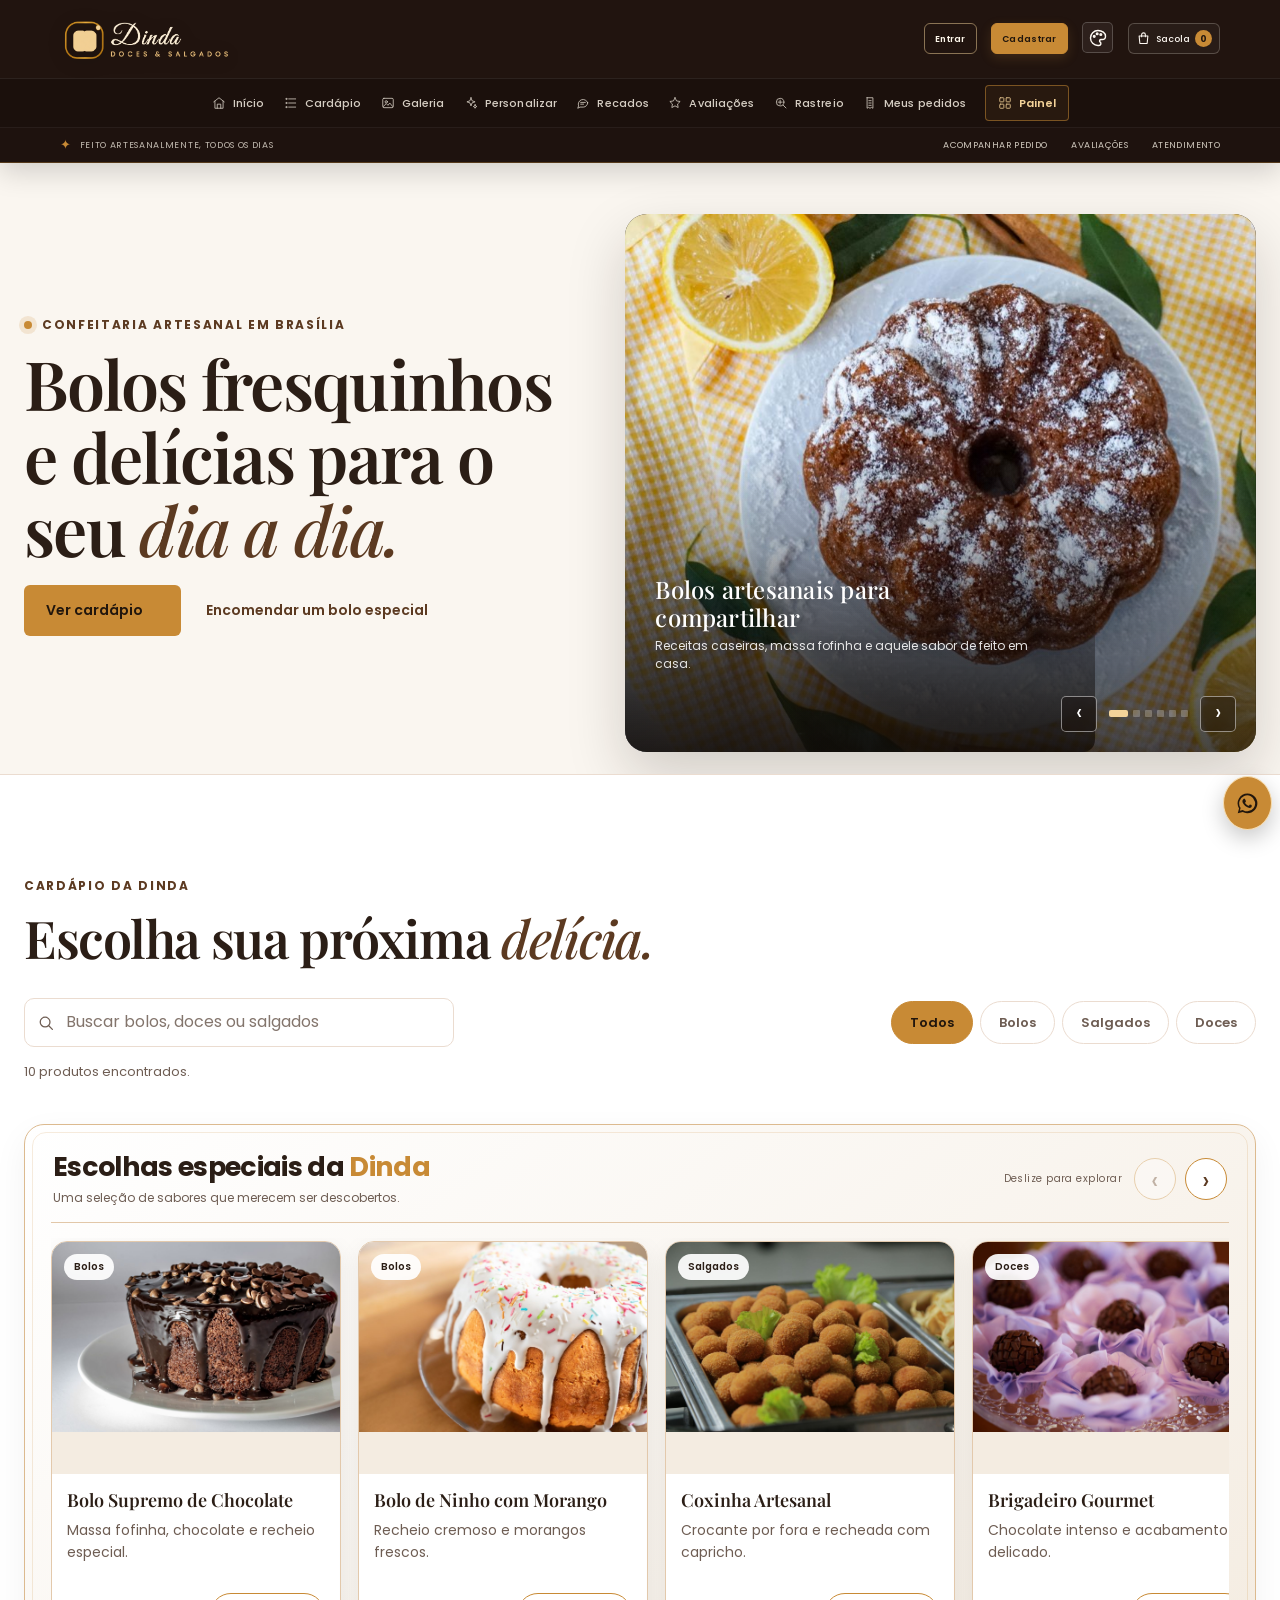
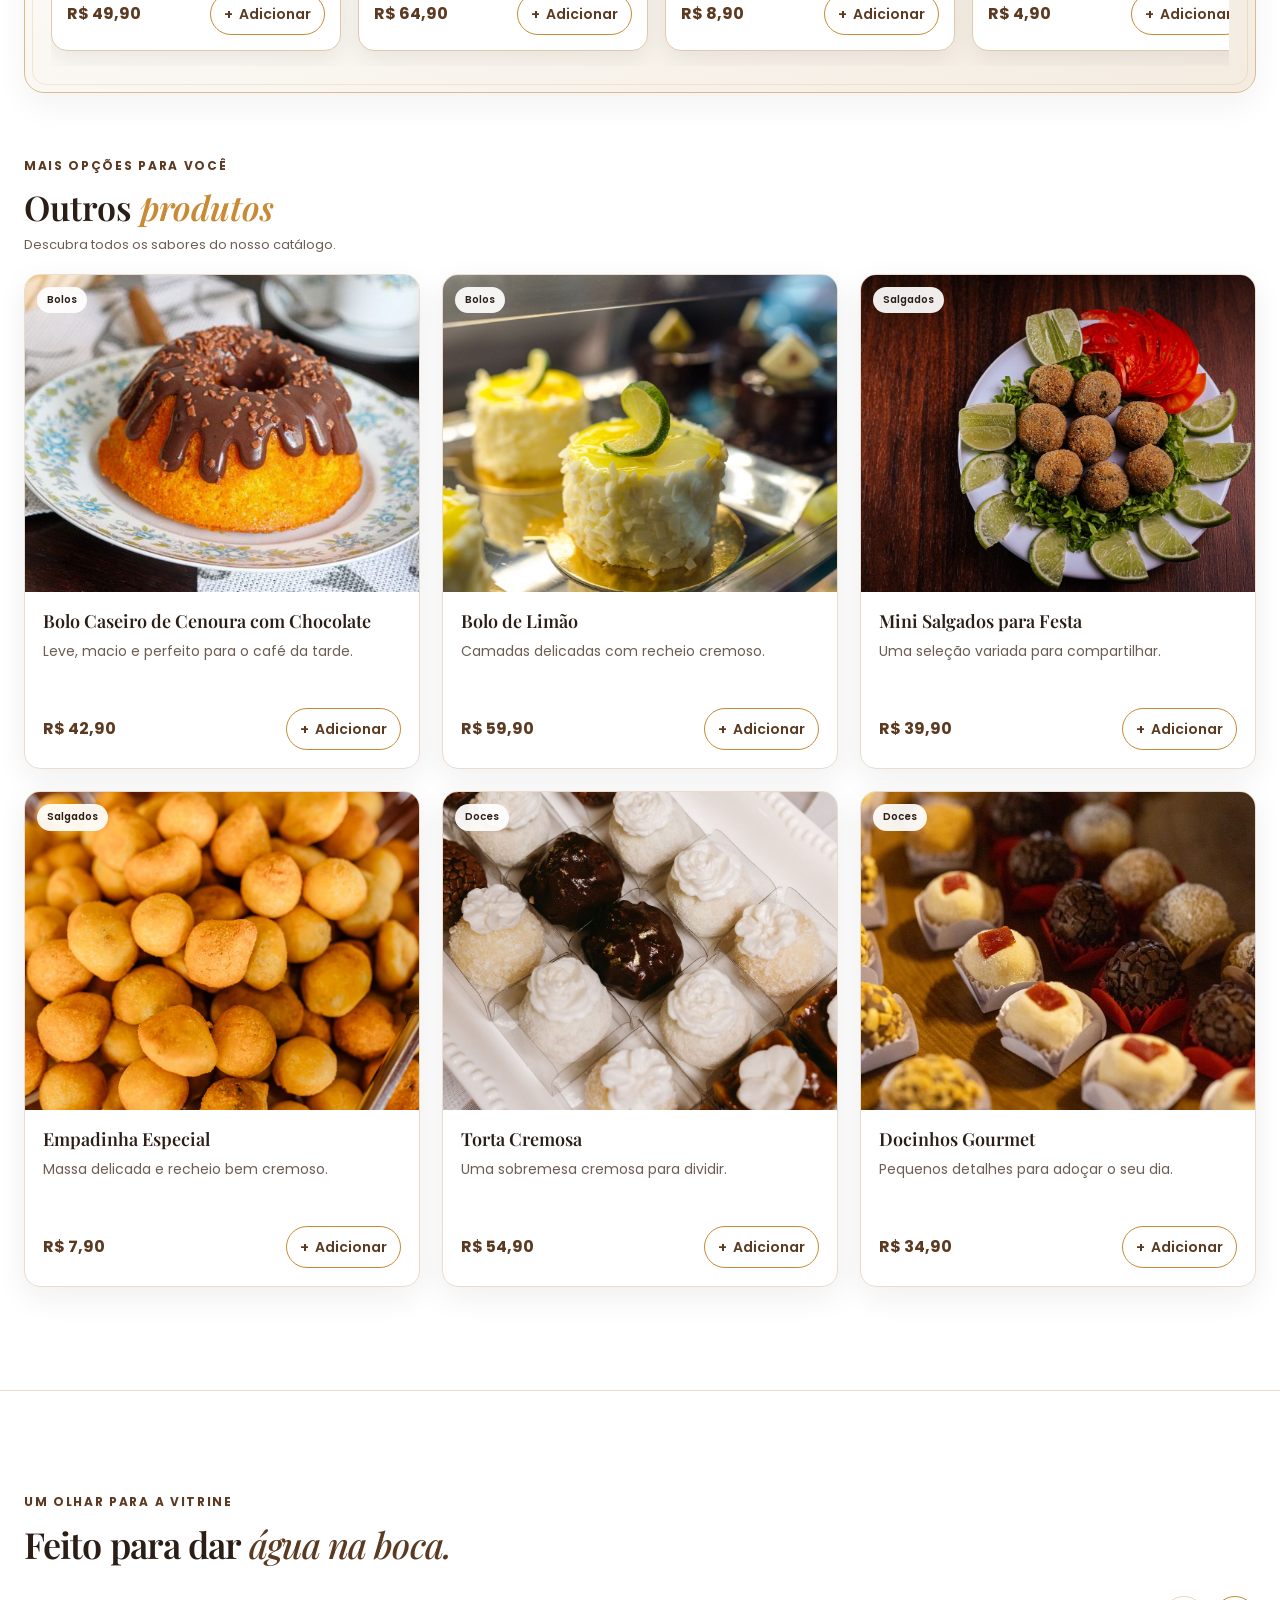
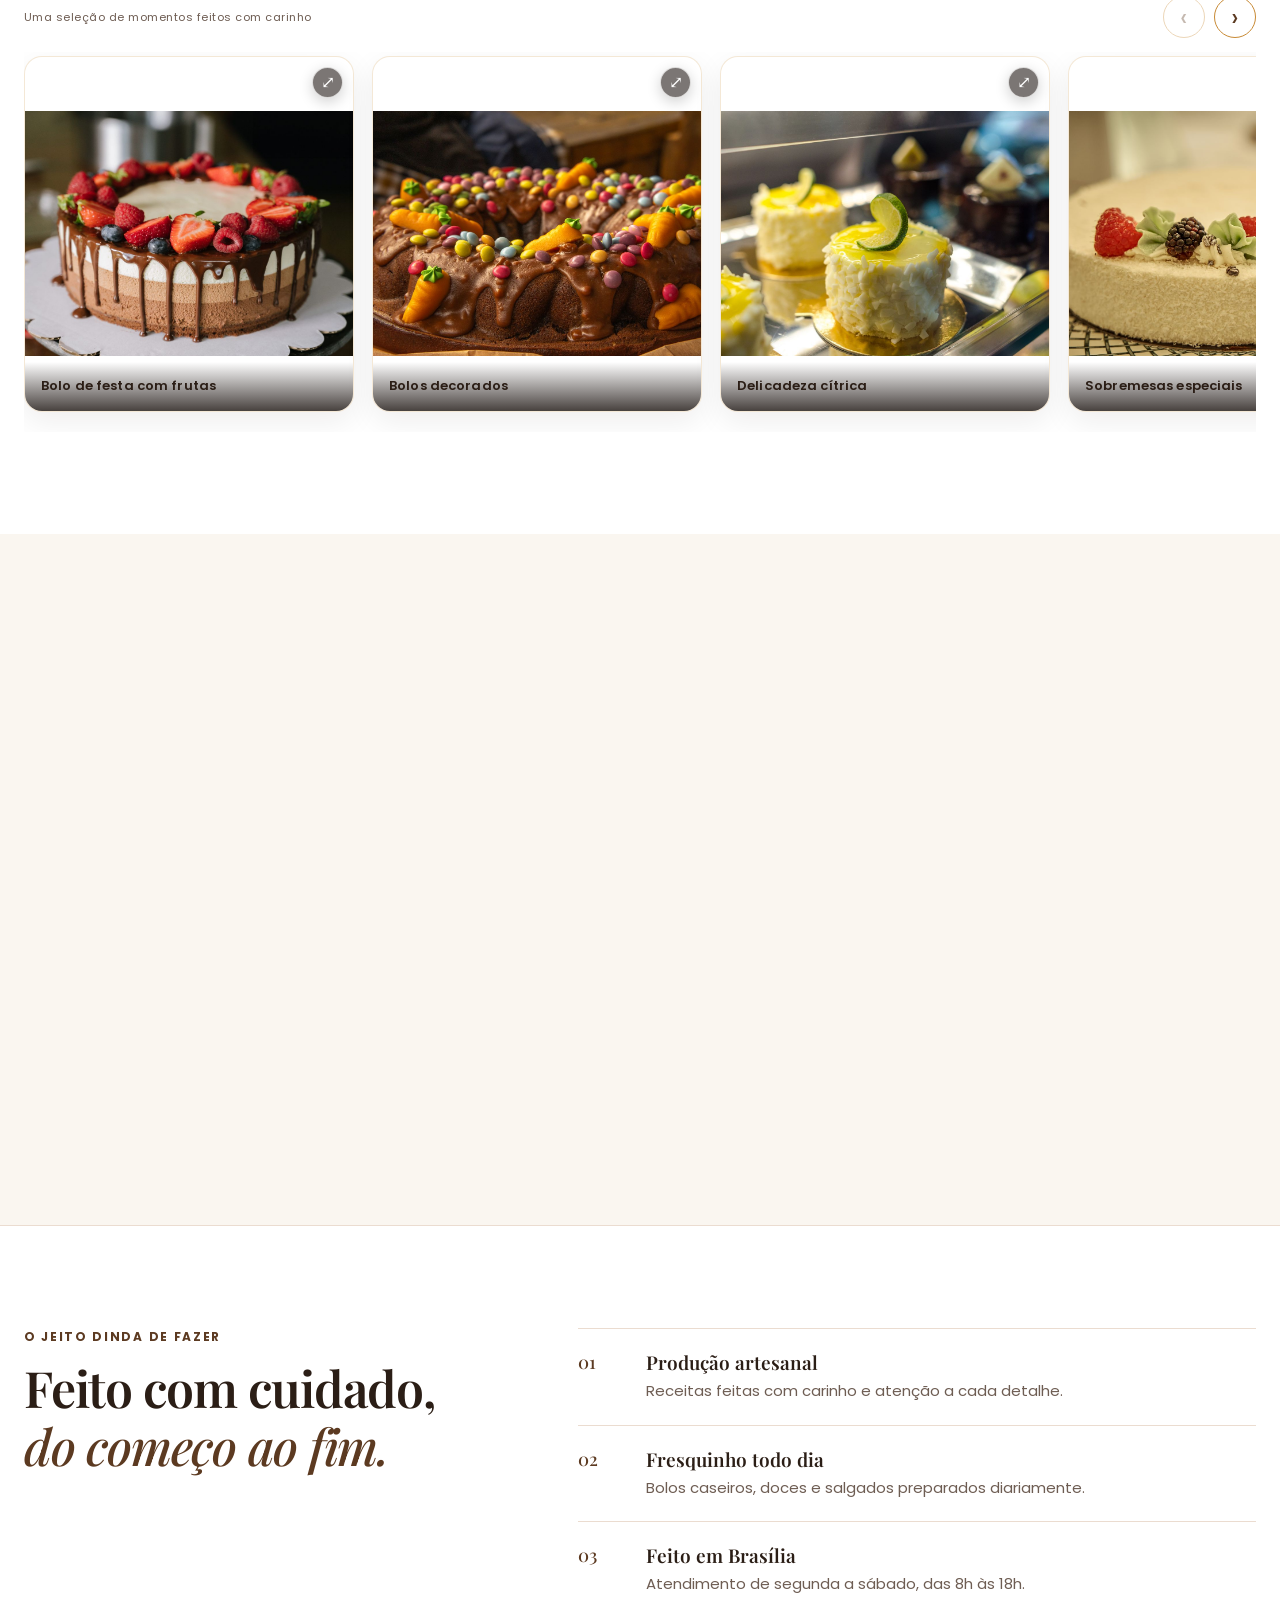
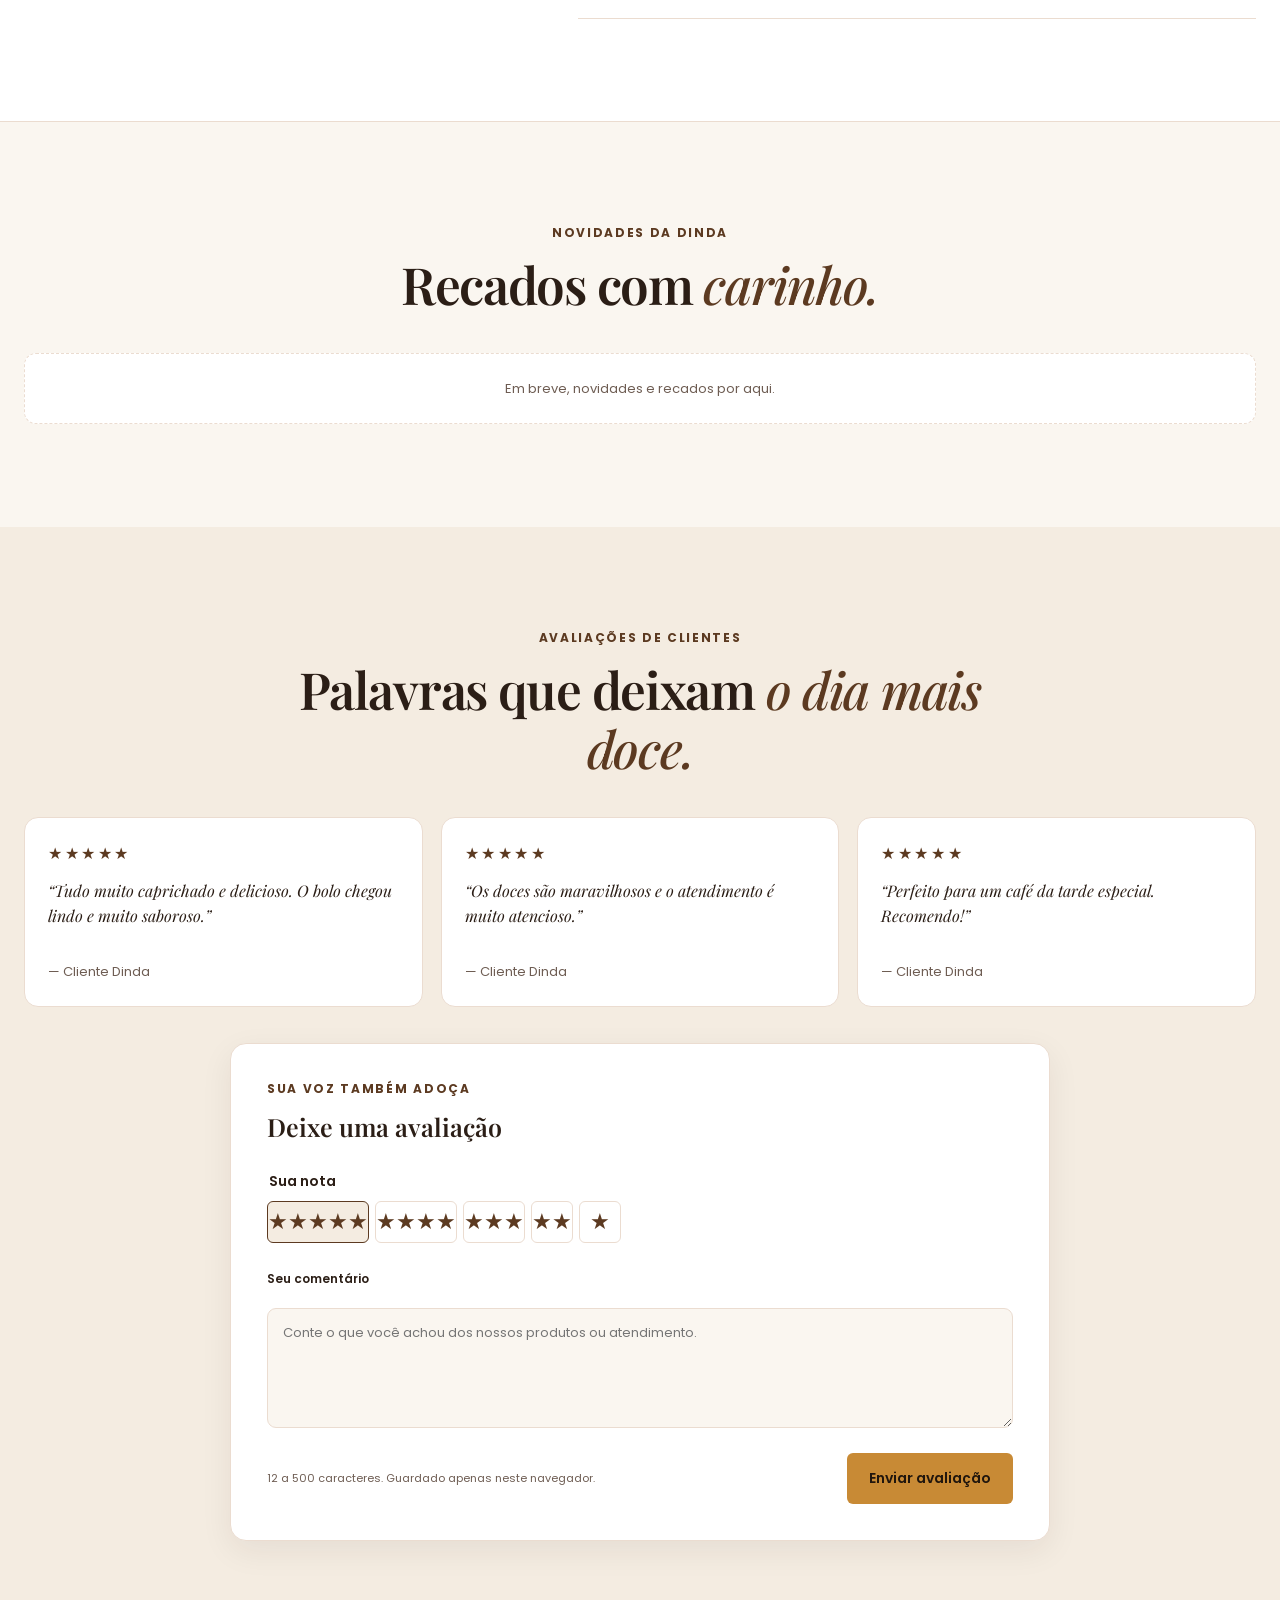
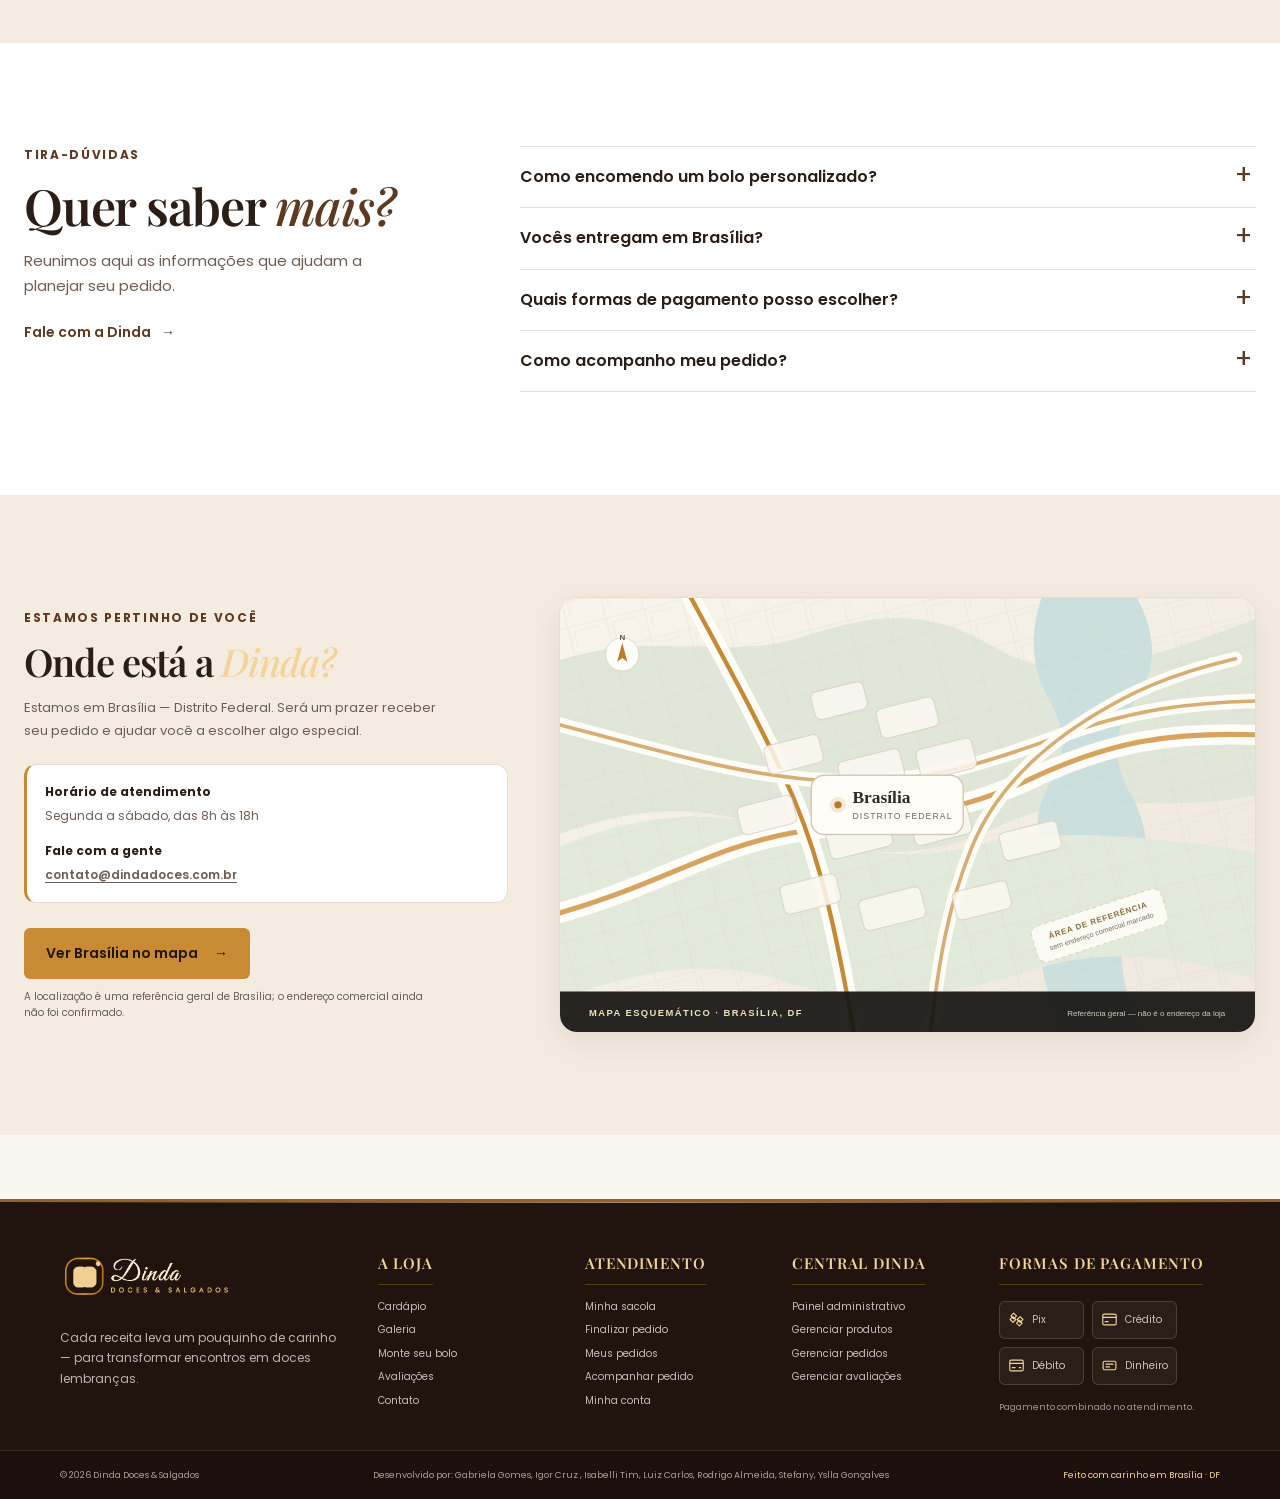
==== commit 9a7439dc: "Add files via upload" ====
--- a/index.html
+++ b/index.html
@@ -893,7 +893,7 @@
     <section class="rodape-inferior">
       <div class="estrutura">
         <span>© <span data-atual-ano="">2026</span> Dinda Doces &amp;
-          Salgados</span><span>Desenvolvido por: Gabriela Gomes, Igor Cruz , Isabelli Tim, Rodrigo Almeida, Stefany,
+          Salgados</span><span>Desenvolvido por: Gabriela Gomes, Igor Cruz , Isabelli Tim, Luiz Carlos, Rodrigo Almeida, Stefany,
           Yslla Gonçalves</span></span><span>Feito com carinho em Brasília · DF</span>
       </div>
     </section>
--- a/css/site.css
+++ b/css/site.css
@@ -5383,7 +5383,6 @@
   color: var(--accent-soft);
 }
 
-/* Botões flutuantes discretos; o contato aparece exclusivamente na página inicial. */
 .whatsapp-flutuar {
   right: 24px !important;
   bottom: 24px !important;
--- a/css/ref-index.css
+++ b/css/ref-index.css
@@ -1304,3 +1304,582 @@
     font-size: 9px;
   }
 }
+
+
+/* Vitrines em carrossel: cardápio e galeria */
+.vitrine-carrossel { 
+  position: relative; min-width: 0; 
+}
+.vitrine-controles {
+  display:flex; 
+  align-items:center; 
+  justify-content:space-between; 
+  gap:16px;
+  margin: 4px 0 16px;
+}
+.vitrine-dica {
+  color:var(--muted); 
+  font-size:11px; 
+  letter-spacing:.045em;
+}
+.vitrine-botoes { 
+  display:flex; 
+  gap:9px; 
+  flex:0 0 auto; 
+}
+.vitrine-seta {
+  display:grid; 
+  place-items:center; 
+  width:42px; 
+  height:42px;
+  border:1px solid var(--accent); 
+  border-radius:50%;
+  color:var(--accent-deep); 
+  background:var(--surface);
+  font:400 27px/1 "Poppins",sans-serif; 
+  cursor:pointer;
+  transition:transform .2s ease, color .2s ease, background .2s ease, box-shadow .2s ease;
+}
+.vitrine-seta:hover { 
+  transform:translateY(-3px); 
+  color:var(--button-text); 
+  background:var(--accent); 
+  box-shadow:var(--shadow); 
+}
+.vitrine-seta:focus-visible { 
+  outline:3px solid var(--accent); 
+  outline-offset:3px; 
+}
+.vitrine-carrossel [data-vitrine-trilho] {
+  display:flex; 
+  gap:22px; 
+  overflow-x:auto; 
+  overflow-y:hidden;
+  padding: 4px 3px 18px; 
+  scroll-snap-type:x mandatory;
+  scroll-behavior:smooth; 
+  scrollbar-width:thin;
+  scrollbar-color:var(--accent) transparent;
+  overscroll-behavior-inline:contain;
+}
+.vitrine-carrossel [data-vitrine-trilho]::-webkit-scrollbar { height:6px; }
+.vitrine-carrossel [data-vitrine-trilho]::-webkit-scrollbar-thumb { background:var(--accent); border-radius:20px; }
+.vitrine-carrossel .produto-cartao {
+  flex:0 0 clamp(245px, 30%, 340px); 
+  scroll-snap-align:start;
+  transition:transform .28s ease, box-shadow .28s ease;
+}
+.vitrine-carrossel .produto-cartao:hover { 
+  transform:translateY(-7px); }
+.galeria-carrossel .foto-galeria { 
+  display:flex; 
+  gap:18px; 
+}
+.galeria-carrossel .galeria-foto {
+  flex:0 0 clamp(230px, 28%, 330px); 
+  scroll-snap-align:start;
+  transition:transform .28s ease, filter .28s ease;
+}
+.galeria-carrossel .galeria-foto:hover { 
+  transform:translateY(-6px); 
+}
+.vitrine-carrossel [data-vitrine-trilho] > [hidden] { 
+  display:none !important; 
+}
+@media (max-width:700px) {
+  .vitrine-controles { 
+    margin-bottom:12px; 
+  }
+  .vitrine-dica { 
+    max-width:190px; line-height:1.5; 
+  }
+  .vitrine-seta { 
+    width:38px; height:38px; 
+  }
+  .vitrine-carrossel [data-vitrine-trilho] { 
+    gap:14px; 
+    padding-bottom:14px; 
+  }
+  .vitrine-carrossel .produto-cartao,
+  .galeria-carrossel .galeria-foto { 
+    flex-basis:min(82vw, 310px); 
+  }
+}
+@media (prefers-reduced-motion:reduce) {
+  .vitrine-carrossel [data-vitrine-trilho] { 
+    scroll-behavior:auto; 
+  }
+  .vitrine-seta,.vitrine-carrossel .produto-cartao,.galeria-carrossel .galeria-foto { 
+    transition:none; 
+  }
+}
+
+.dinda-reveal { 
+  opacity:0; 
+  transform:translateY(28px); 
+  transition:opacity .7s ease var(--reveal-delay,0ms), transform .7s cubic-bezier(.2,.75,.25,1) var(--reveal-delay,0ms); 
+}
+.dinda-reveal.dinda-reveal-visivel { 
+  opacity:1; 
+  transform:translateY(0); 
+}
+@media (prefers-reduced-motion:reduce) { .dinda-reveal { 
+  opacity:1; 
+  transform:none; 
+  transition:none; 
+}
+ }
+
+
+.vitrine-bloco { 
+  margin-top: clamp(34px, 5vw, 58px); 
+}
+.vitrine-bloco[hidden] { 
+  display:none !important; 
+}
+.vitrine-bloco-cabecalho {
+  display:flex; 
+  align-items:flex-end; 
+  justify-content:space-between;
+  gap:24px; 
+  margin-bottom:20px;
+}
+.vitrine-bloco-cabecalho h3 {
+  margin:4px 0 7px; 
+  color:var(--text, inherit);
+  font-family:"Playfair Display",serif; 
+  font-size:clamp(24px, 3vw, 34px);
+  line-height:1.15; 
+  font-weight:600;
+}
+.vitrine-bloco-cabecalho h3 em { color:var(--accent, var(--gold)); }
+.vitrine-bloco-cabecalho p:not(.sobretitulo) {
+  margin:0; 
+  color:var(--muted); 
+  font-size:13px; 
+  line-height:1.65;
+}
+.vitrine-bloco-cabecalho .vitrine-controles { 
+  margin:0; 
+  flex:0 0 auto; 
+}
+.vitrine-destaque-trilho {
+  display:flex; 
+  gap:20px; 
+  overflow-x:auto; 
+  overflow-y:hidden;
+  padding:5px 3px 22px; 
+  scroll-snap-type:x mandatory;
+  scroll-behavior:smooth; 
+  scrollbar-width:thin;
+  scrollbar-color:var(--accent) transparent;
+  overscroll-behavior-inline:contain;
+}
+.vitrine-destaque-trilho::-webkit-scrollbar { 
+  height:6px; 
+}
+.vitrine-destaque-trilho::-webkit-scrollbar-thumb { 
+  background:var(--accent); 
+  border-radius:20px; 
+}
+.vitrine-destaque-trilho .produto-cartao {
+  position:relative; 
+  flex:0 0 clamp(245px, 27%, 310px);
+  scroll-snap-align:start; 
+  overflow:hidden;
+  border:1px solid color-mix(in srgb, var(--accent) 24%, transparent);
+  box-shadow:0 12px 34px rgba(30,18,12,.08);
+  transition:transform .3s ease, box-shadow .3s ease;
+}
+.vitrine-destaque-trilho .produto-cartao:hover {
+  transform:translateY(-7px); 
+  box-shadow:0 20px 42px rgba(30,18,12,.14);
+}
+.produto-selo-destaque {
+  position:absolute; 
+  z-index:2; 
+  top:13px; 
+  left:13px;
+  display:inline-flex; 
+  align-items:center; 
+  gap:5px;
+  padding:7px 11px; 
+  border-radius:30px;
+  color:#fff; 
+  background:linear-gradient(120deg,#9b6a2f,#c49a56);
+  box-shadow:0 5px 16px rgba(50,30,12,.2);
+  font-size:10px; 
+  font-weight:700; 
+  letter-spacing:.07em;
+  text-transform:uppercase;
+}
+.produto-cartao-destaque .produto-imagem { 
+  position:relative; 
+  overflow:hidden; 
+}
+.produto-cartao-destaque .produto-imagem img {
+  transition:transform .55s cubic-bezier(.2,.7,.2,1);
+}
+.produto-cartao-destaque:hover .produto-imagem img { 
+  transform:scale(1.055); 
+}
+.vitrine-outros { 
+  margin-top:clamp(40px, 5vw, 64px); 
+}
+.vitrine-outros-cabecalho { 
+  margin-bottom:18px; 
+}
+.vitrine-outros .produto-grade {
+  display:grid; 
+  grid-template-columns:repeat(3,minmax(0,1fr));
+  gap:22px; align-items:stretch;
+}
+.vitrine-outros .produto-cartao {
+  min-width:0; 
+  transition:transform .25s ease, box-shadow .25s ease;
+}
+.vitrine-outros .produto-cartao:hover { 
+  transform:translateY(-5px); 
+}
+.vitrine-outros .produto-cartao[hidden],
+.vitrine-destaque-trilho .produto-cartao[hidden] { 
+  display:none !important; 
+}
+.vitrine-outros .produto-imagem img { 
+  width:100%; 
+  object-fit:cover; 
+}
+.vitrine-controles .vitrine-seta:disabled {
+  opacity:.35; 
+  cursor:not-allowed; 
+  transform:none; 
+  box-shadow:none;
+}
+.vitrine-controles .vitrine-seta:disabled:hover {
+  color:var(--accent-deep); 
+  background:var(--surface);
+}
+.galeria-carrossel { 
+  margin-top:8px; 
+}
+.galeria-carrossel .vitrine-controles { 
+  margin-bottom:14px; 
+}
+.galeria-carrossel .foto-galeria {
+  display:flex; 
+  gap:18px; 
+  overflow-x:auto; 
+  overflow-y:hidden;
+  padding:4px 3px 20px; 
+  scroll-snap-type:x mandatory;
+  scroll-behavior:smooth; 
+  scrollbar-width:thin;
+  scrollbar-color:var(--accent) transparent;
+}
+.galeria-carrossel .foto-galeria::-webkit-scrollbar { 
+  height:6px; 
+}
+.galeria-carrossel .foto-galeria::-webkit-scrollbar-thumb { 
+  background:var(--accent); 
+  border-radius:20px; 
+}
+.galeria-carrossel .galeria-foto {
+  flex:0 0 clamp(235px, 28%, 330px); 
+  min-width:0;
+  margin:0; 
+  overflow:hidden; 
+  scroll-snap-align:start;
+  border-radius:18px; 
+  background:var(--surface);
+  border:1px solid color-mix(in srgb, var(--accent) 20%, transparent);
+  box-shadow:0 10px 30px rgba(30,18,12,.07);
+  transition:transform .28s ease, box-shadow .28s ease;
+}
+.galeria-carrossel .galeria-foto:hover {
+  transform:translateY(-5px); 
+  box-shadow:0 18px 36px rgba(30,18,12,.13);
+}
+.galeria-carrossel .galeria-abrir-botao {
+  display:block; 
+  width:100%; 
+  padding:0; 
+  border:0; 
+  overflow:hidden;
+  background:transparent; 
+  cursor:zoom-in;
+}
+.galeria-carrossel .galeria-abrir-botao img {
+  display:block; 
+  width:100%; 
+  height:245px; 
+  object-fit:cover;
+  transition:transform .55s cubic-bezier(.2,.7,.2,1), filter .35s ease;
+}
+.galeria-carrossel .galeria-foto:hover .galeria-abrir-botao img {
+  transform:scale(1.055); 
+  filter:saturate(1.08);
+}
+.galeria-carrossel .galeria-foto figcaption {
+  padding:13px 16px 15px; 
+  color:var(--text,inherit);
+  font-size:13px; 
+  font-weight:600; 
+  letter-spacing:.01em;
+}
+@media(max-width:900px) {
+  .vitrine-outros .produto-grade { 
+    grid-template-columns:repeat(2,minmax(0,1fr)); 
+    gap:17px; 
+  }
+}
+@media(max-width:650px) {
+  .vitrine-bloco-cabecalho { 
+    align-items:flex-start; 
+    flex-direction:column; 
+    gap:14px; 
+  }
+  .vitrine-bloco-cabecalho .vitrine-controles { 
+    width:100%; 
+    justify-content:space-between; 
+  }
+  .vitrine-destaque-trilho { 
+    gap:14px; 
+  }
+  .vitrine-destaque-trilho .produto-cartao { 
+    flex-basis:min(82vw,310px); 
+  }
+  .vitrine-outros .produto-grade { 
+    grid-template-columns:repeat(2,minmax(0,1fr)); 
+    gap:12px; 
+  }
+  .vitrine-outros .produto-cartao .produto-conteudo { 
+    padding:13px; 
+  }
+  .vitrine-outros .produto-cartao h3 { 
+    font-size:14px; 
+  }
+  .vitrine-outros .produto-cartao p { 
+    font-size:12px; 
+  }
+  .vitrine-outros .produto-inferior { 
+    flex-wrap:wrap; 
+    gap:9px; 
+  }
+  .galeria-carrossel .galeria-foto { 
+    flex-basis:min(78vw,300px); 
+  }
+  .galeria-carrossel .galeria-abrir-botao img { 
+    height:225px; 
+  }
+}
+@media(max-width:390px) {
+  .vitrine-outros .produto-grade { 
+    grid-template-columns:1fr; 
+  }
+}
+@media(prefers-reduced-motion:reduce) {
+  .vitrine-destaque-trilho,.galeria-carrossel .foto-galeria { 
+    scroll-behavior:auto; 
+  }
+  .vitrine-destaque-trilho .produto-cartao,.produto-cartao-destaque .produto-imagem img,
+  .galeria-carrossel .galeria-foto,.galeria-carrossel .galeria-abrir-botao img { 
+    transition:none; 
+  }
+}
+
+
+.pagina-referencia-indice .vitrine-destaques {
+  margin-top: clamp(24px, 3vw, 38px);
+}
+.pagina-referencia-indice .vitrine-destaques-moldura {
+  position:relative;
+  padding:clamp(16px, 2.2vw, 26px);
+  border:1px solid color-mix(in srgb, var(--accent) 42%, var(--line));
+  border-radius:20px;
+  background:linear-gradient(145deg, var(--surface), var(--surface-soft));
+  box-shadow:0 12px 34px rgba(35,22,15,.055);
+}
+.pagina-referencia-indice .vitrine-destaques-moldura::before {
+  content:"";
+  position:absolute; inset:7px;
+  border:1px solid color-mix(in srgb, var(--accent) 17%, transparent);
+  border-radius:14px; 
+  pointer-events:none;
+}
+.pagina-referencia-indice .vitrine-destaques-cabecalho {
+  position:relative; z-index:1;
+  align-items:center; gap:18px;
+  margin:0 0 15px;
+  padding:0 2px 14px;
+  border-bottom:1px solid color-mix(in srgb, var(--accent) 26%, var(--line));
+}
+.pagina-referencia-indice .vitrine-destaques-cabecalho h3 {
+  margin:0 0 5px;
+  font-family:inherit;
+  font-size:clamp(21px, 2.1vw, 28px);
+  line-height:1.2;
+  letter-spacing:-.025em;
+  font-weight:650;
+}
+.pagina-referencia-indice .vitrine-destaques-cabecalho h3 em {
+  font-style:normal;
+}
+.pagina-referencia-indice .vitrine-destaques-cabecalho p:not(.sobretitulo) {
+  font-size:12px;
+}
+.pagina-referencia-indice .vitrine-destaques-cabecalho .vitrine-controles {
+  gap:12px;
+}
+.pagina-referencia-indice .vitrine-destaques-cabecalho .vitrine-dica {
+  font-size:10px;
+}
+.pagina-referencia-indice .vitrine-destaque-trilho {
+  position:relative; z-index:1;
+  display:flex; gap:17px;
+  overflow-x:auto; overflow-y:hidden;
+  padding:3px 2px 15px;
+  scroll-snap-type:x mandatory;
+  scroll-behavior:smooth;
+  scrollbar-width:thin;
+  scrollbar-color:var(--accent) transparent;
+  overscroll-behavior-inline:contain;
+}
+.pagina-referencia-indice .vitrine-destaque-trilho::-webkit-scrollbar { height:5px; }
+.pagina-referencia-indice .vitrine-destaque-trilho::-webkit-scrollbar-thumb {
+  background:var(--accent); border-radius:20px;
+}
+.pagina-referencia-indice .vitrine-destaque-trilho .produto-cartao {
+  flex:0 0 clamp(220px, 27%, 290px);
+  min-width:0;
+  overflow:hidden;
+  scroll-snap-align:start;
+  border:1px solid color-mix(in srgb, var(--accent) 23%, var(--line));
+  border-radius:16px;
+  background:var(--surface);
+  box-shadow:0 8px 24px rgba(30,18,12,.07);
+  transition:transform .28s ease, box-shadow .28s ease;
+}
+.pagina-referencia-indice .vitrine-destaque-trilho .produto-cartao:hover {
+  transform:translateY(-4px);
+  box-shadow:0 14px 30px rgba(30,18,12,.12);
+}
+.pagina-referencia-indice .vitrine-destaque-trilho .produto-imagem {
+  overflow:hidden;
+}
+.pagina-referencia-indice .vitrine-destaque-trilho .produto-imagem img {
+  display:block; width:100%; height:190px; object-fit:cover;
+  transition:transform .5s ease;
+}
+.pagina-referencia-indice .vitrine-destaque-trilho .produto-cartao:hover .produto-imagem img {
+  transform:scale(1.045);
+}
+.pagina-referencia-indice .vitrine-destaque-trilho .produto-conteudo {
+  padding:15px;
+}
+.pagina-referencia-indice .vitrine-destaque-trilho .produto-cartao[hidden] { display:none !important; }
+
+.pagina-referencia-indice .contato-localizacao-secao {
+  background:var(--surface-soft);
+}
+.pagina-referencia-indice .contato-localizacao-disposicao {
+  display:grid;
+  grid-template-columns:minmax(0,.82fr) minmax(0,1.18fr);
+  align-items:center;
+  gap:clamp(24px,4vw,58px);
+}
+.pagina-referencia-indice .contato-localizacao-redacao h2 {
+  margin:0 0 13px;
+  font-size:clamp(27px,3vw,38px);
+  line-height:1.16;
+}
+.pagina-referencia-indice .contato-localizacao-redacao h2 em {
+  color:var(--accent-soft);
+}
+.pagina-referencia-indice .contato-localizacao-intro {
+  max-width:430px;
+  color:var(--muted);
+  font-size:13px;
+  line-height:1.75;
+}
+.pagina-referencia-indice .contato-localizacao-detalhes {
+  display:grid; gap:15px;
+  margin:22px 0;
+  padding:17px 18px;
+  border:1px solid var(--line);
+  border-left:3px solid var(--accent);
+  border-radius:12px;
+  background:var(--surface);
+}
+.pagina-referencia-indice .contato-localizacao-detalhes div {
+  display:grid; gap:4px;
+}
+.pagina-referencia-indice .contato-localizacao-detalhes strong {
+  color:var(--text);
+  font-size:12px;
+}
+.pagina-referencia-indice .contato-localizacao-detalhes span,
+.pagina-referencia-indice .contato-localizacao-detalhes a {
+  color:var(--muted);
+  font-size:12px;
+}
+.pagina-referencia-indice .contato-localizacao-redacao > .botao {
+  margin:3px 0 10px;
+}
+.pagina-referencia-indice .contato-localizacao-nota {
+  display:block; max-width:420px;
+  color:var(--muted); font-size:10px; line-height:1.6;
+}
+.pagina-referencia-indice .contato-localizacao-mapa {
+  width:100%;
+  border-radius:18px;
+}
+@media(max-width:900px) {
+  .pagina-referencia-indice .contato-localizacao-disposicao {
+    grid-template-columns:minmax(0,.9fr) minmax(0,1.1fr);
+    gap:22px;
+  }
+}
+@media(max-width:680px) {
+  .pagina-referencia-indice .vitrine-destaques-moldura { 
+    padding:15px 12px 12px; 
+    border-radius:16px; 
+  }
+  .pagina-referencia-indice .vitrine-destaques-moldura::before { 
+    inset:5px; 
+    border-radius:12px; 
+  }
+  .pagina-referencia-indice .vitrine-destaques-cabecalho {
+    align-items:flex-start; 
+    flex-direction:column; 
+    gap:11px;
+    padding:0 3px 12px;
+  }
+  .pagina-referencia-indice .vitrine-destaques-cabecalho .vitrine-controles {
+    width:100%; 
+    justify-content:space-between;
+  }
+  .pagina-referencia-indice .vitrine-destaque-trilho { 
+    gap:12px; 
+  }
+  .pagina-referencia-indice .vitrine-destaque-trilho .produto-cartao { 
+    flex-basis:min(78vw,285px); 
+  }
+  .pagina-referencia-indice .vitrine-destaque-trilho .produto-imagem img { 
+    height:180px; 
+  }
+  .pagina-referencia-indice .contato-localizacao-disposicao { 
+    grid-template-columns:1fr; 
+  }
+  .pagina-referencia-indice .contato-localizacao-mapa { 
+    order:2; 
+  }
+}
+@media(prefers-reduced-motion:reduce) {
+  .pagina-referencia-indice .vitrine-destaque-trilho { 
+    scroll-behavior:auto; 
+  }
+  .pagina-referencia-indice .vitrine-destaque-trilho .produto-cartao,
+  .pagina-referencia-indice .vitrine-destaque-trilho .produto-imagem img { 
+    transition:none; 
+  }
+}
--- a/css/responsive-tablet.css
+++ b/css/responsive-tablet.css
@@ -26,3 +26,193 @@
     grid-column: auto;
   }
 }
+
+
+@media (min-width: 681px) and (max-width: 1024px) {
+  body.administracao-pagina .administracao-navegacao-sobreposicao[hidden],
+  body.administracao-pagina [hidden] {
+    display: none !important;
+  }
+
+  body.administracao-pagina .administracao-disposicao,
+  body.administracao-pagina .administracao-disposicao > *,
+  body.administracao-pagina .administracao-principal-coluna,
+  body.administracao-pagina .administracao-conteudo {
+    min-width: 0;
+    max-width: 100%;
+  }
+
+  body.administracao-pagina .administracao-disposicao > .administracao-principal-coluna {
+    padding: 24px clamp(18px, 3vw, 30px) 40px;
+  }
+
+  body.pagina-referencia-painel .administracao-titulo {
+    align-items: flex-start;
+    flex-wrap: wrap;
+    gap: 16px;
+  }
+
+  body.pagina-referencia-painel .administracao-titulo-redacao {
+    flex: 1 1 340px;
+  }
+
+  body.pagina-referencia-painel .administracao-acoes {
+    flex: 1 1 100%;
+  }
+
+  body.pagina-referencia-painel .administracao-estatisticas:not(.atalho-grade) {
+    grid-template-columns: repeat(2, minmax(0, 1fr));
+    gap: 12px;
+  }
+
+  body.pagina-referencia-painel .administracao-painel-grade {
+    grid-template-columns: minmax(0, 1fr);
+    gap: 14px;
+  }
+
+  body.pagina-referencia-painel .administracao-painel {
+    padding: clamp(16px, 2.5vw, 22px);
+  }
+
+  body.pagina-referencia-painel .atalho-grade {
+    grid-template-columns: repeat(2, minmax(0, 1fr));
+  }
+
+  body.administracao-pagina table {
+    display: block;
+    max-width: 100%;
+    overflow-x: auto;
+  }
+
+  body.administracao-pagina input,
+  body.administracao-pagina select,
+  body.administracao-pagina textarea,
+  body.administracao-pagina button {
+    max-width: 100%;
+  }
+
+  body.administracao-pagina .administracao-barra-lateral {
+    max-width: 86vw;
+  }
+}
+
+@media (min-width: 681px) and (max-width: 900px) {
+  .pagina-principal,
+  main,
+  .conteudo-principal,
+  .container,
+  .conteiner {
+    min-width: 0;
+    max-width: 100%;
+  }
+
+  .destaque-grade,
+  .produtos-grade,
+  .produto-grade,
+  .galeria-grade,
+  .blog-grade,
+  .avaliacoes-grade,
+  .formulario-grade,
+  .checkout-grade,
+  .carrinho-grade,
+  .duas-colunas {
+    grid-template-columns: minmax(0, 1fr) !important;
+  }
+
+  .produtos-grade,
+  .produto-grade,
+  .galeria-grade,
+  .blog-grade,
+  .avaliacoes-grade {
+    grid-template-columns: repeat(2, minmax(0, 1fr)) !important;
+  }
+
+  img,
+  video,
+  iframe {
+    max-width: 100%;
+  }
+}
+
+@media (max-width: 680px) {
+  body.administracao-pagina .administracao-navegacao-sobreposicao[hidden],
+  body.administracao-pagina [hidden] {
+    display: none !important;
+  }
+}
+
+
+@media (min-width: 681px) and (max-width: 820px) {
+  body.administracao-pagina:not(.administracao-navegacao-aberta) {
+    overflow-x: hidden;
+    overflow-y: auto;
+  }
+
+  body.administracao-pagina .administracao-navegacao-sobreposicao[hidden] {
+    display: none !important;
+    visibility: hidden !important;
+    pointer-events: none !important;
+  }
+
+  body.administracao-pagina:not(.administracao-navegacao-aberta) .administracao-barra-lateral {
+    transform: translateX(-102%) !important;
+    visibility: hidden !important;
+    pointer-events: none !important;
+  }
+
+  body.administracao-pagina.administracao-navegacao-aberta .administracao-barra-lateral {
+    transform: translateX(0) !important;
+    visibility: visible !important;
+    pointer-events: auto !important;
+  }
+
+  body.administracao-pagina .administracao-disposicao {
+    display: block;
+    width: 100%;
+    min-width: 0;
+  }
+
+  body.administracao-pagina .administracao-principal-coluna,
+  body.administracao-pagina .administracao-conteudo,
+  body.administracao-pagina .administracao-conteudo.estrutura {
+    width: 100%;
+    min-width: 0;
+    max-width: 100%;
+  }
+
+  body.pagina-referencia-painel .administracao-estatisticas:not(.atalho-grade) {
+    grid-template-columns: repeat(2, minmax(0, 1fr)) !important;
+  }
+
+  body.pagina-referencia-painel .administracao-painel-grade {
+    grid-template-columns: minmax(0, 1fr) !important;
+  }
+}
+
+
+@media (min-width: 681px) and (max-width: 820px) {
+  body.administracao-pagina .administracao-barra-lateral nav {
+    display: grid !important;
+    grid-template-columns: minmax(0, 1fr) !important;
+    grid-auto-flow: row !important;
+    align-items: stretch !important;
+    gap: 5px !important;
+    width: 100% !important;
+    overflow: visible !important;
+    padding: 0 !important;
+  }
+
+  body.administracao-pagina .administracao-barra-lateral nav a {
+    display: flex !important;
+    flex: none !important;
+    width: 100% !important;
+    min-width: 0 !important;
+    max-width: 100% !important;
+    white-space: normal !important;
+    box-sizing: border-box !important;
+  }
+
+  body.administracao-pagina .administracao-barra-lateral nav .administracao-link-vitrine {
+    margin-top: 8px !important;
+  }
+}
